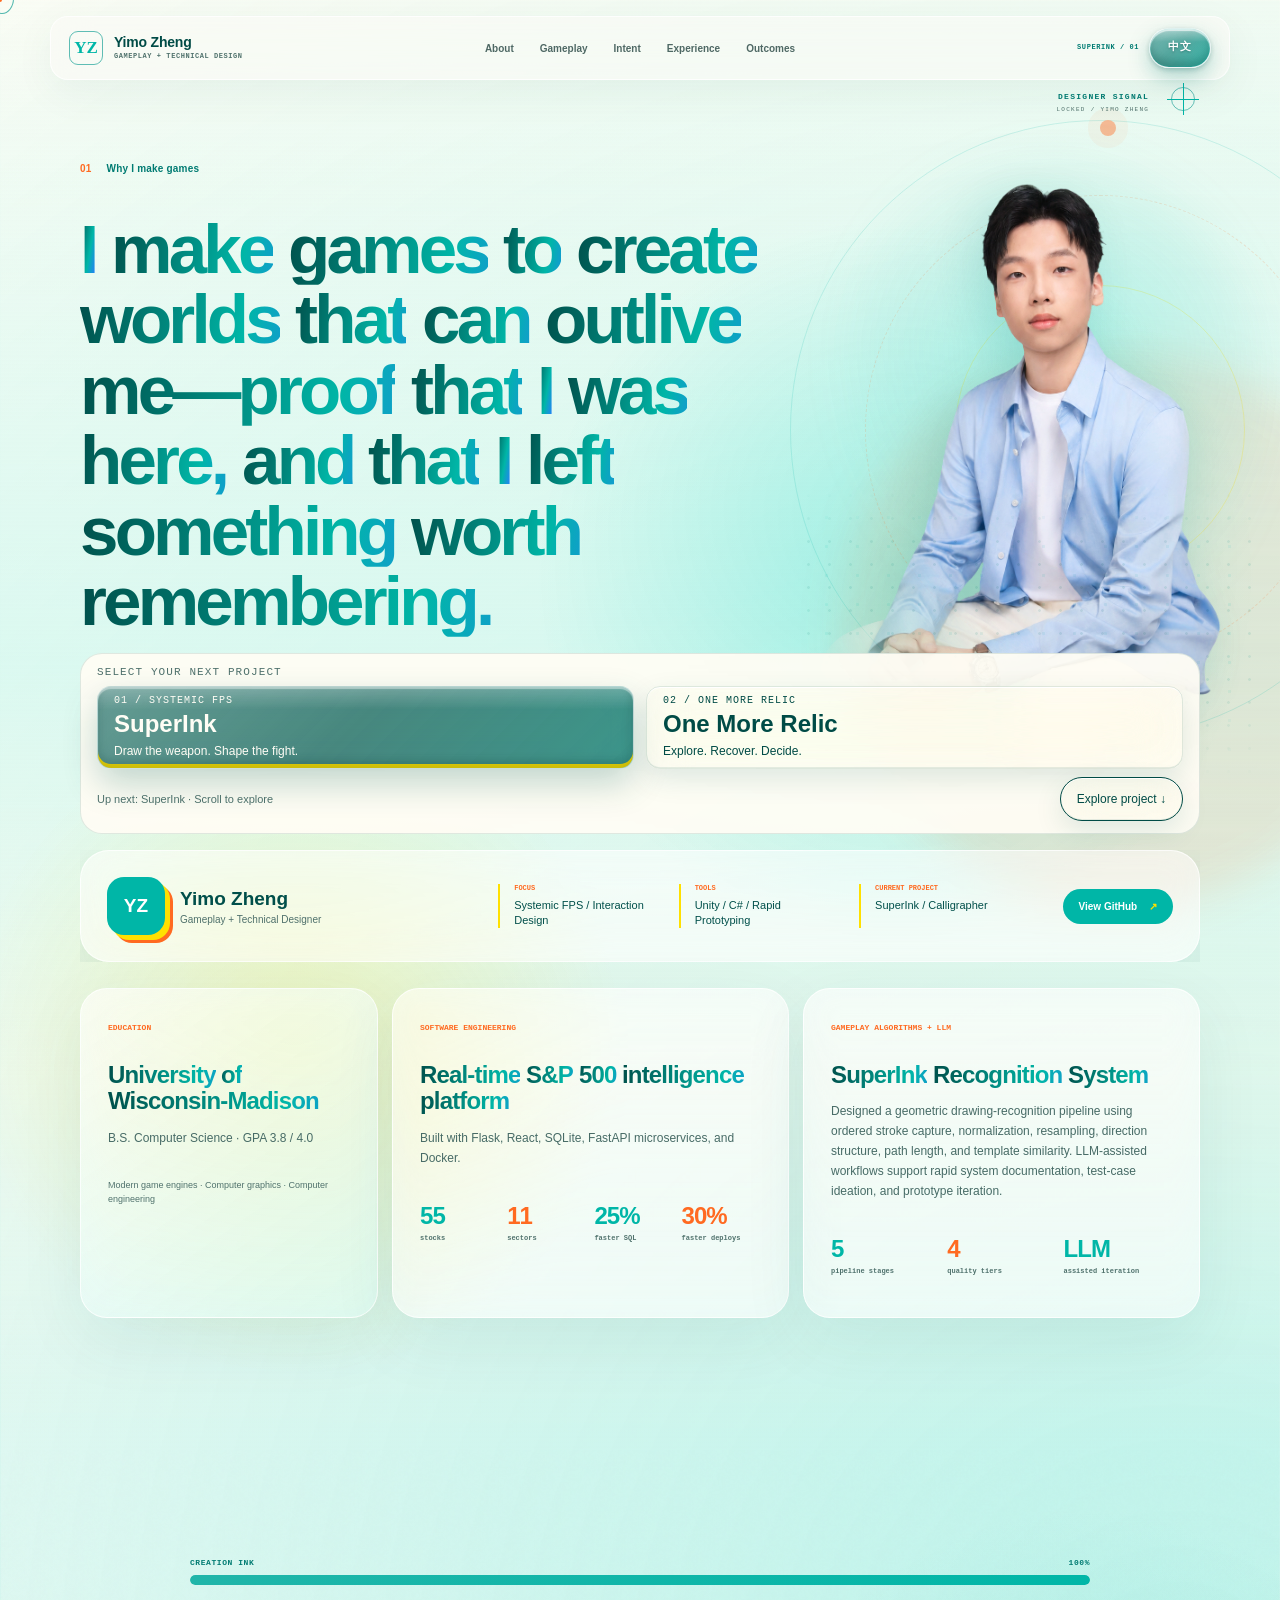
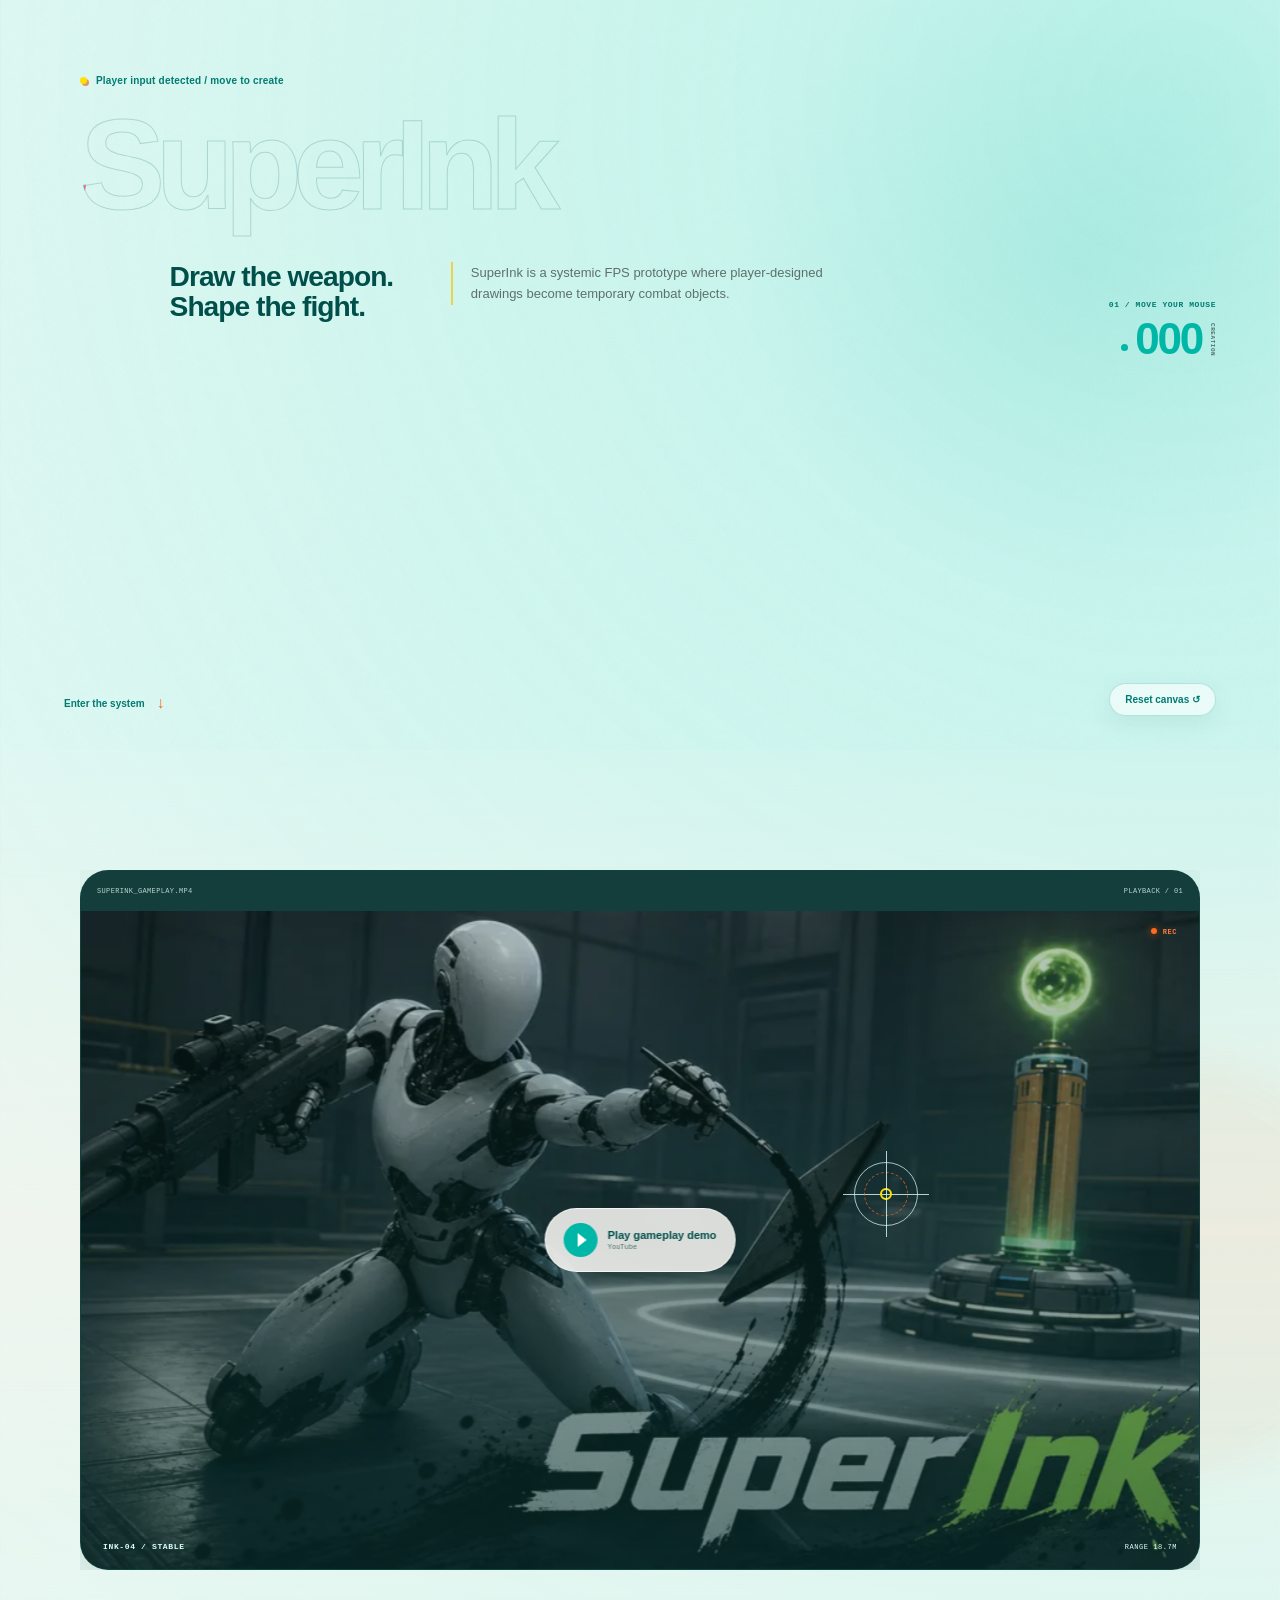
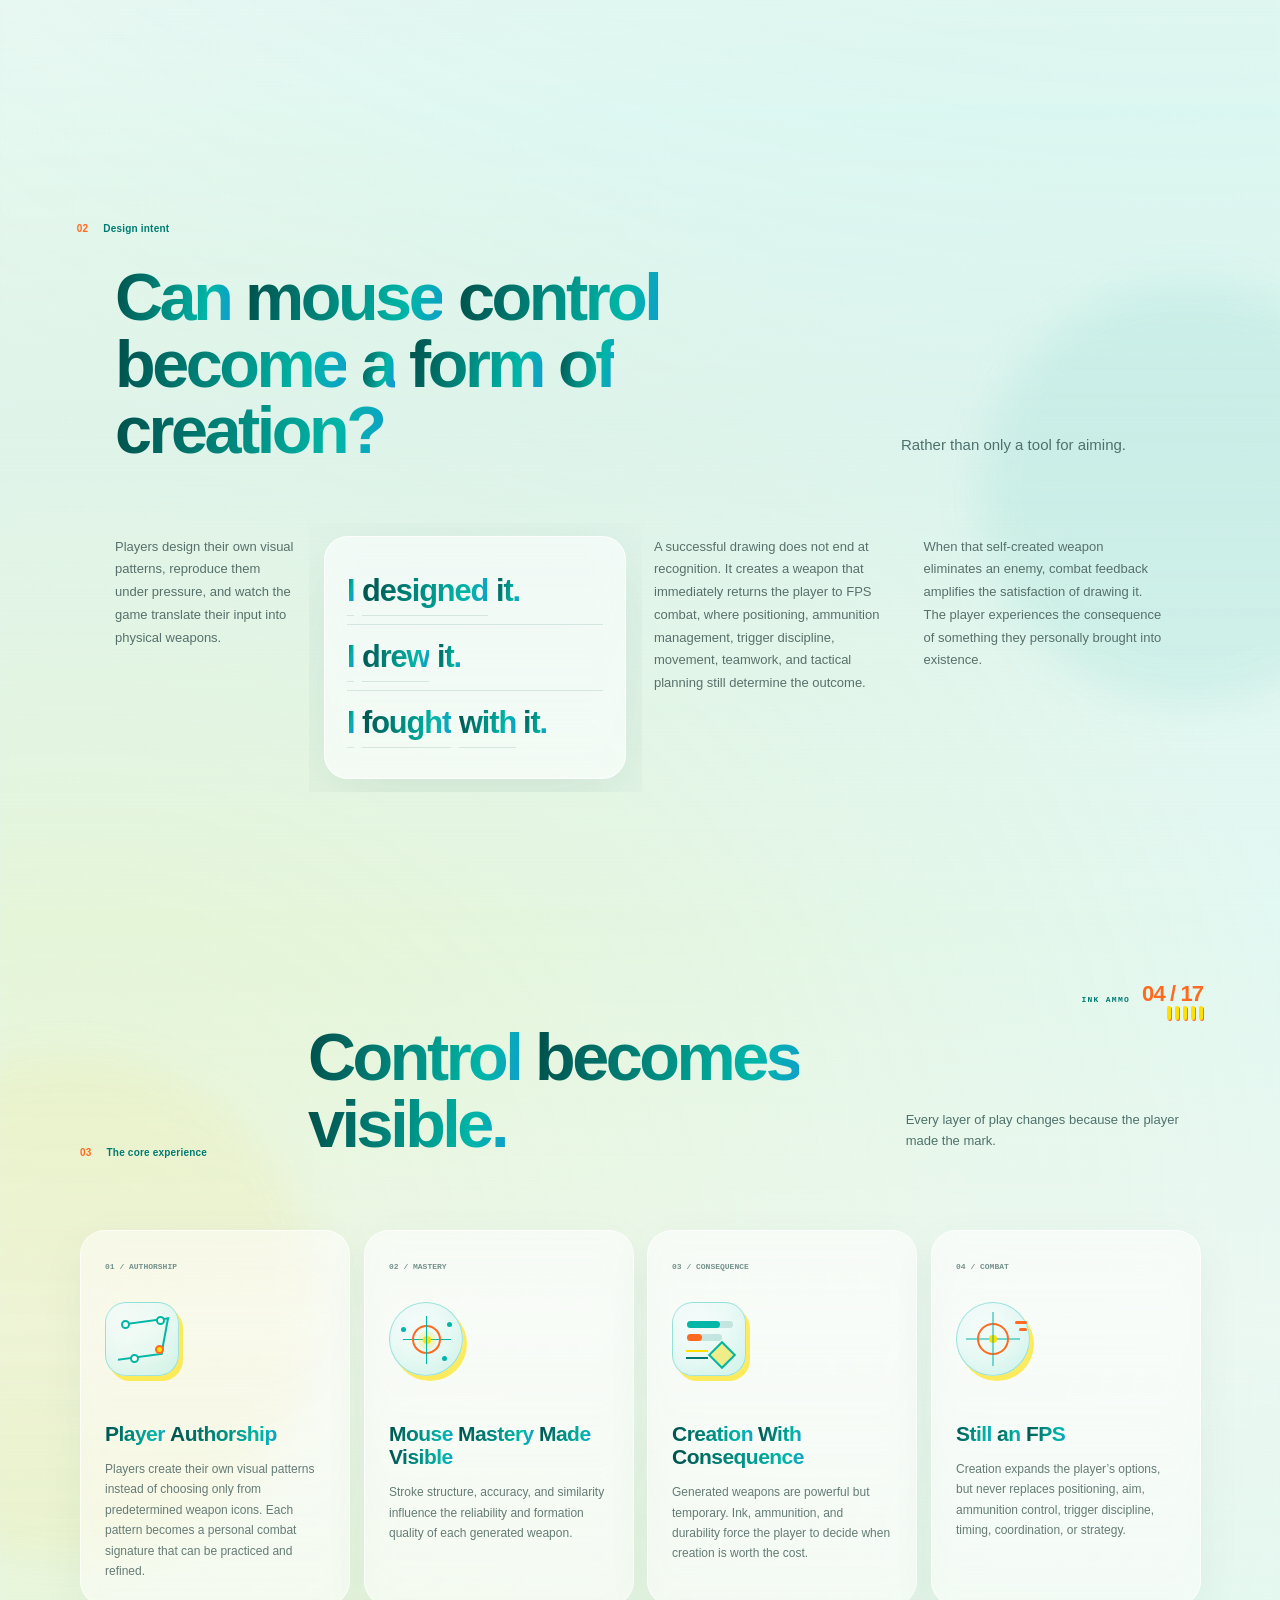
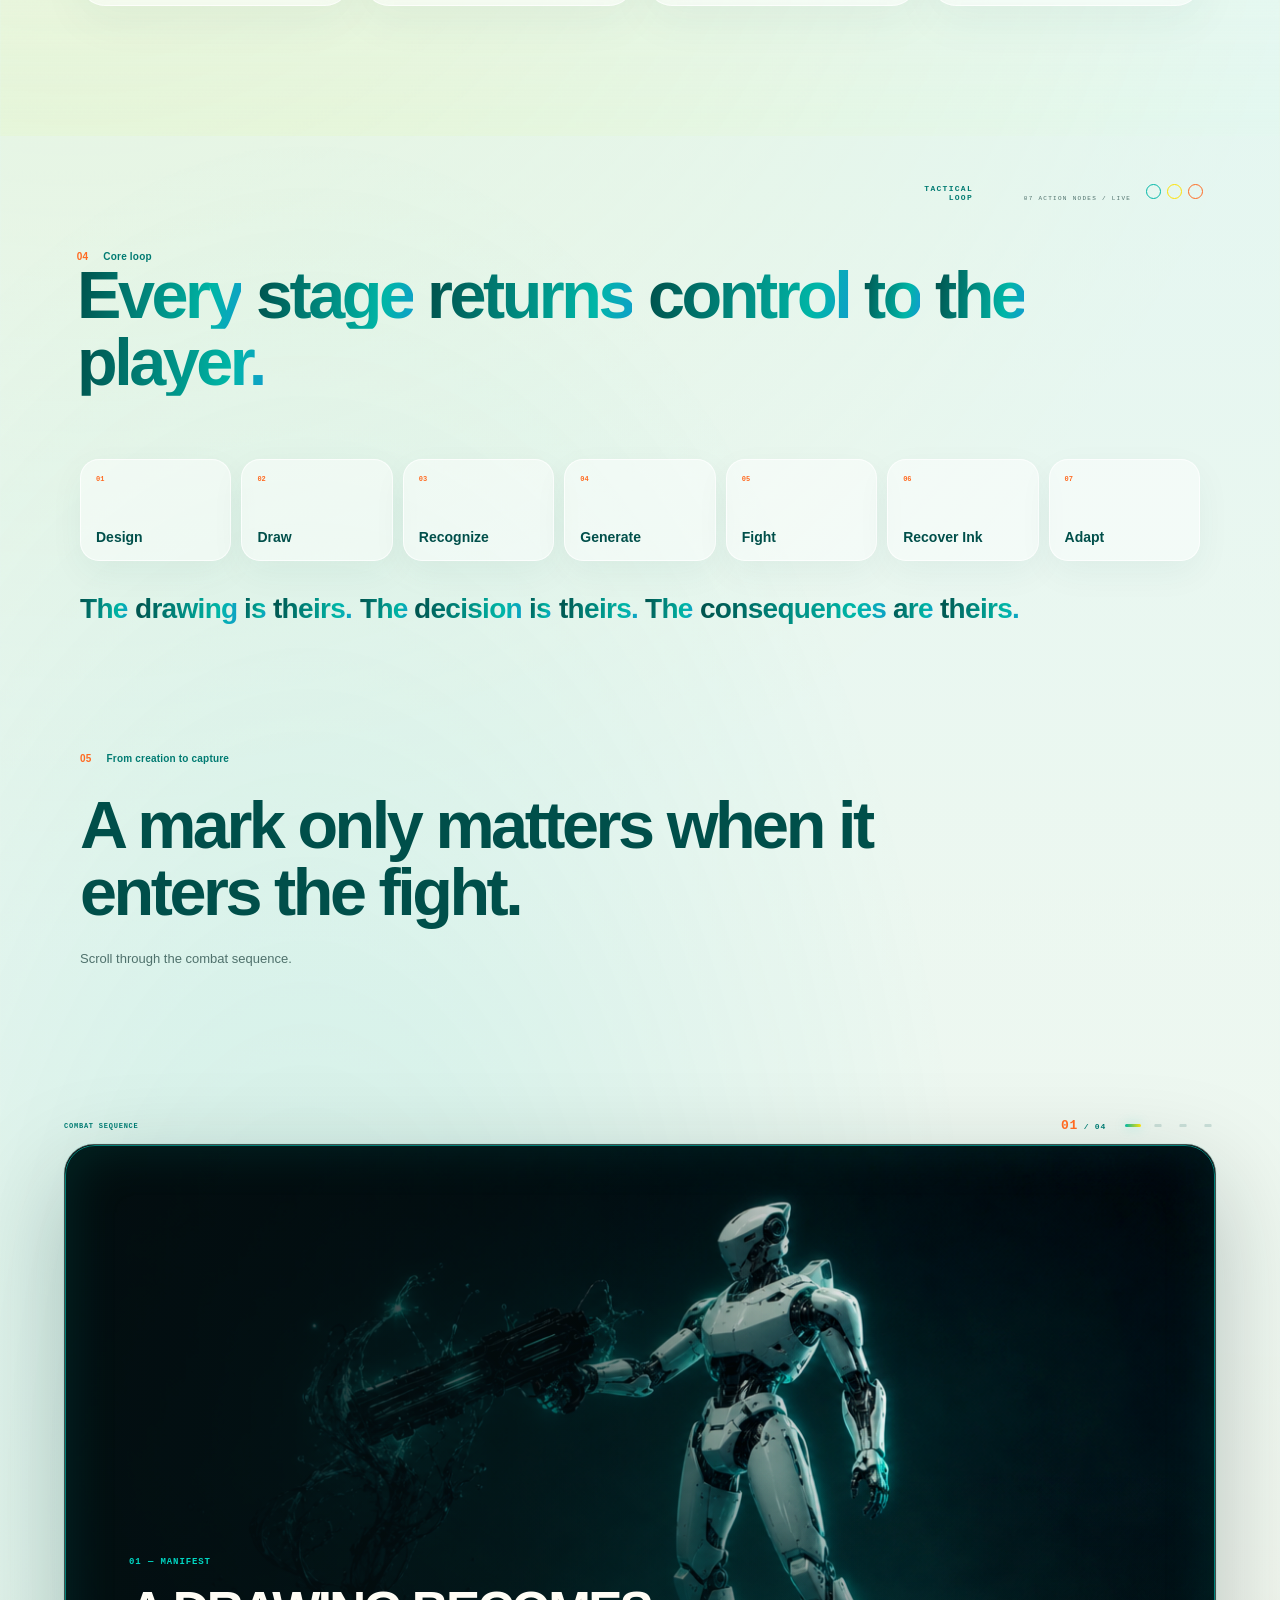
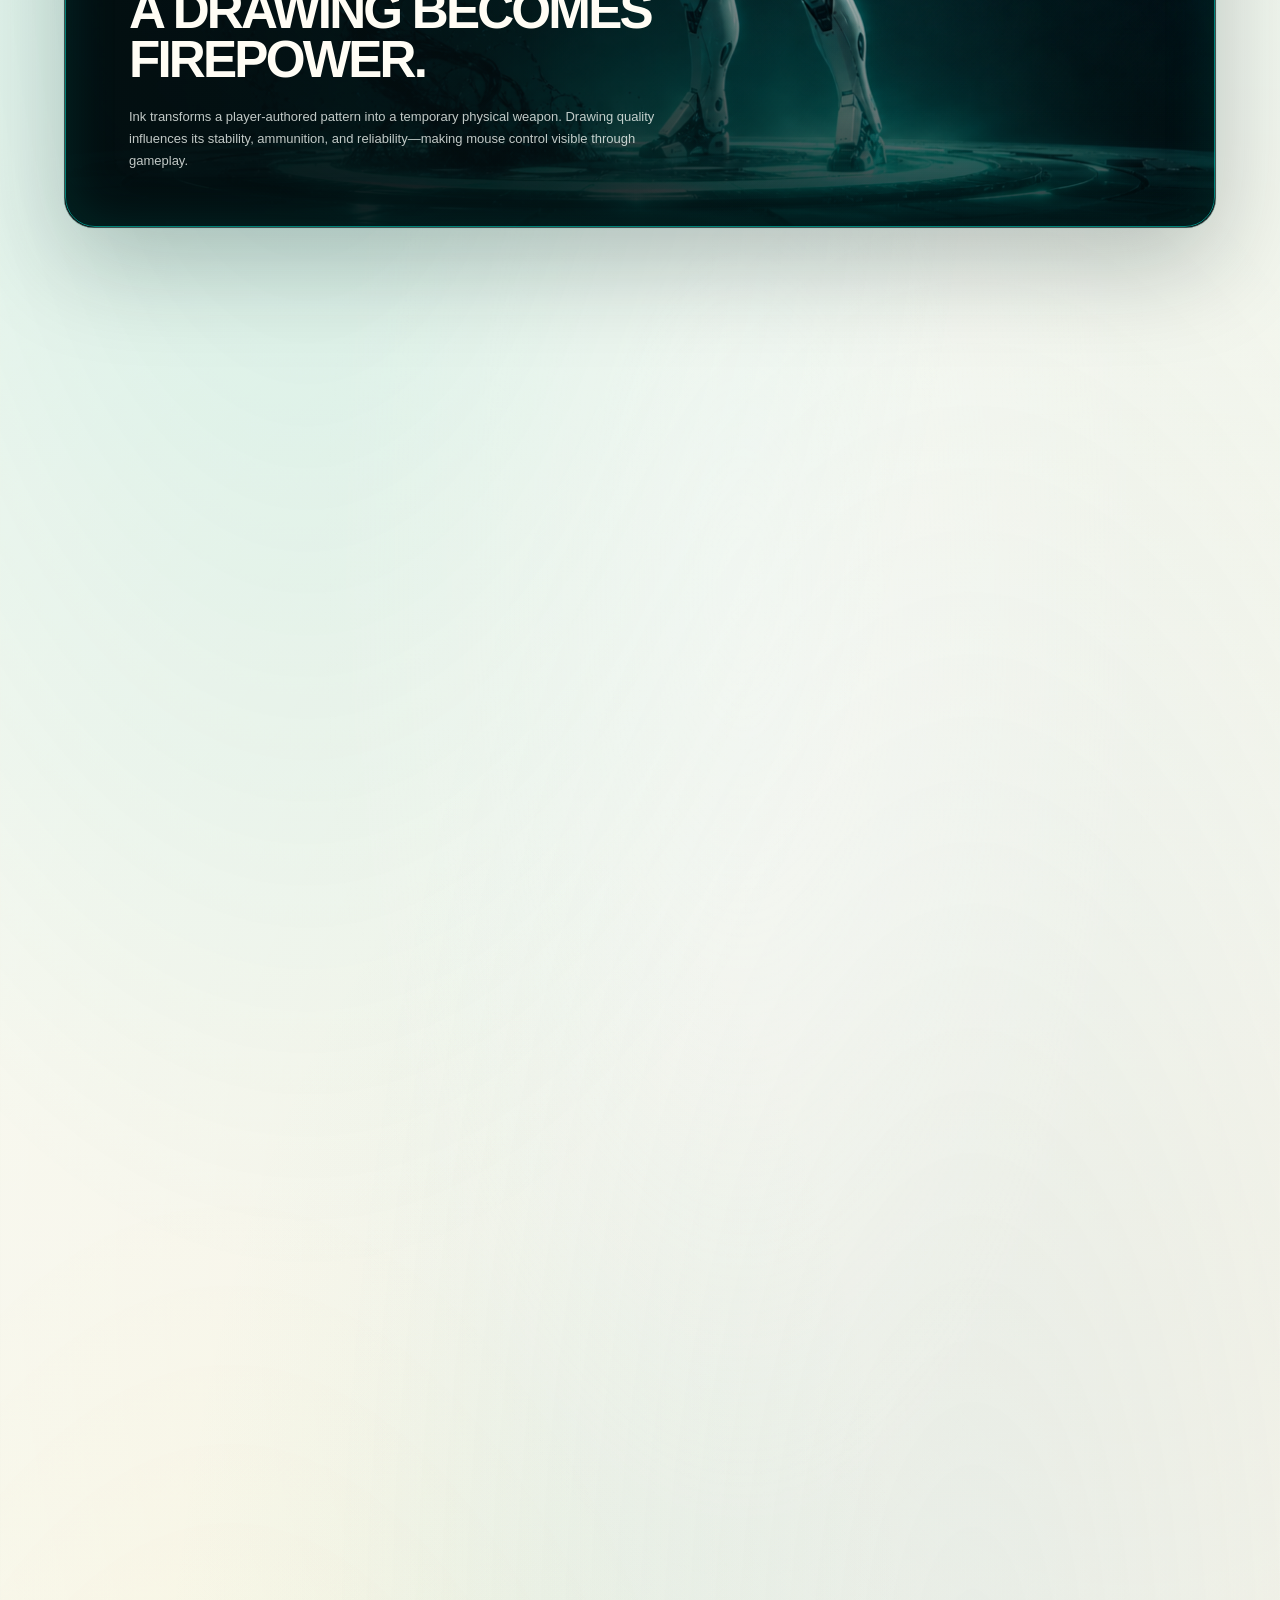
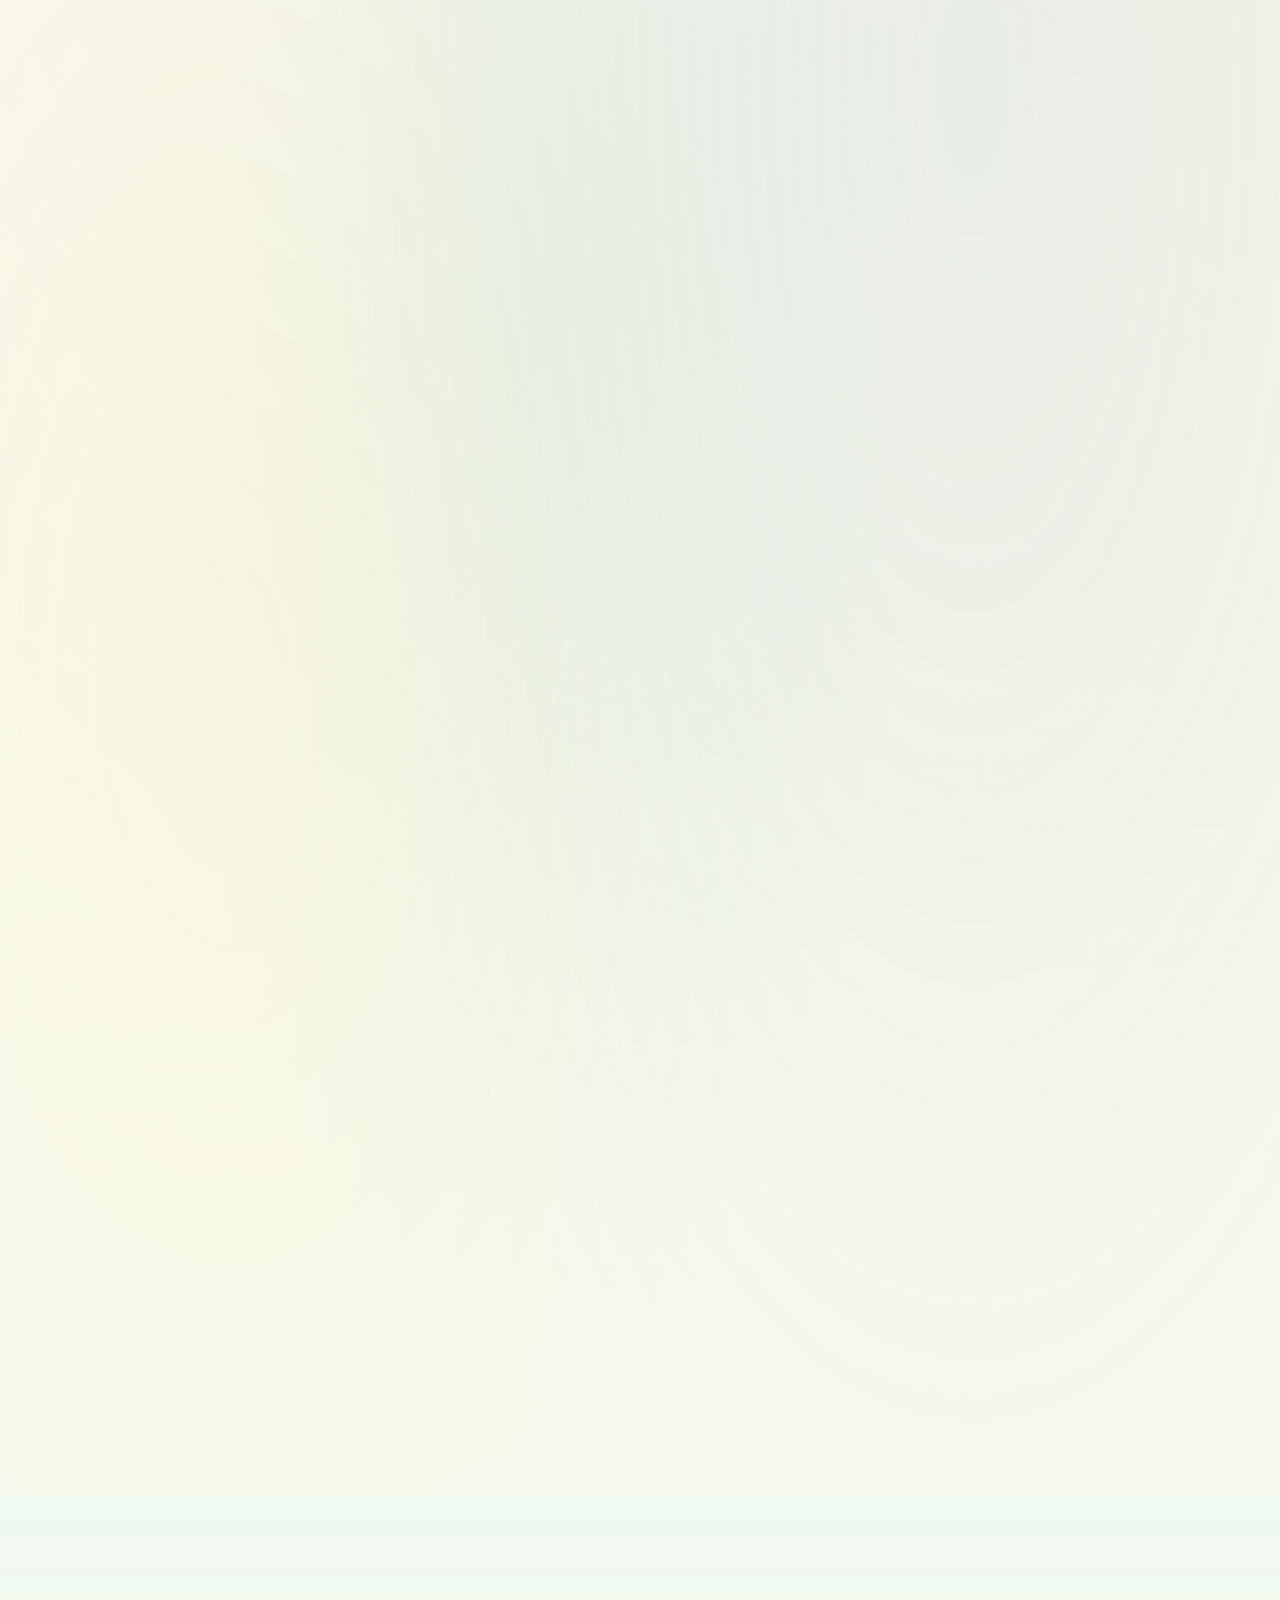
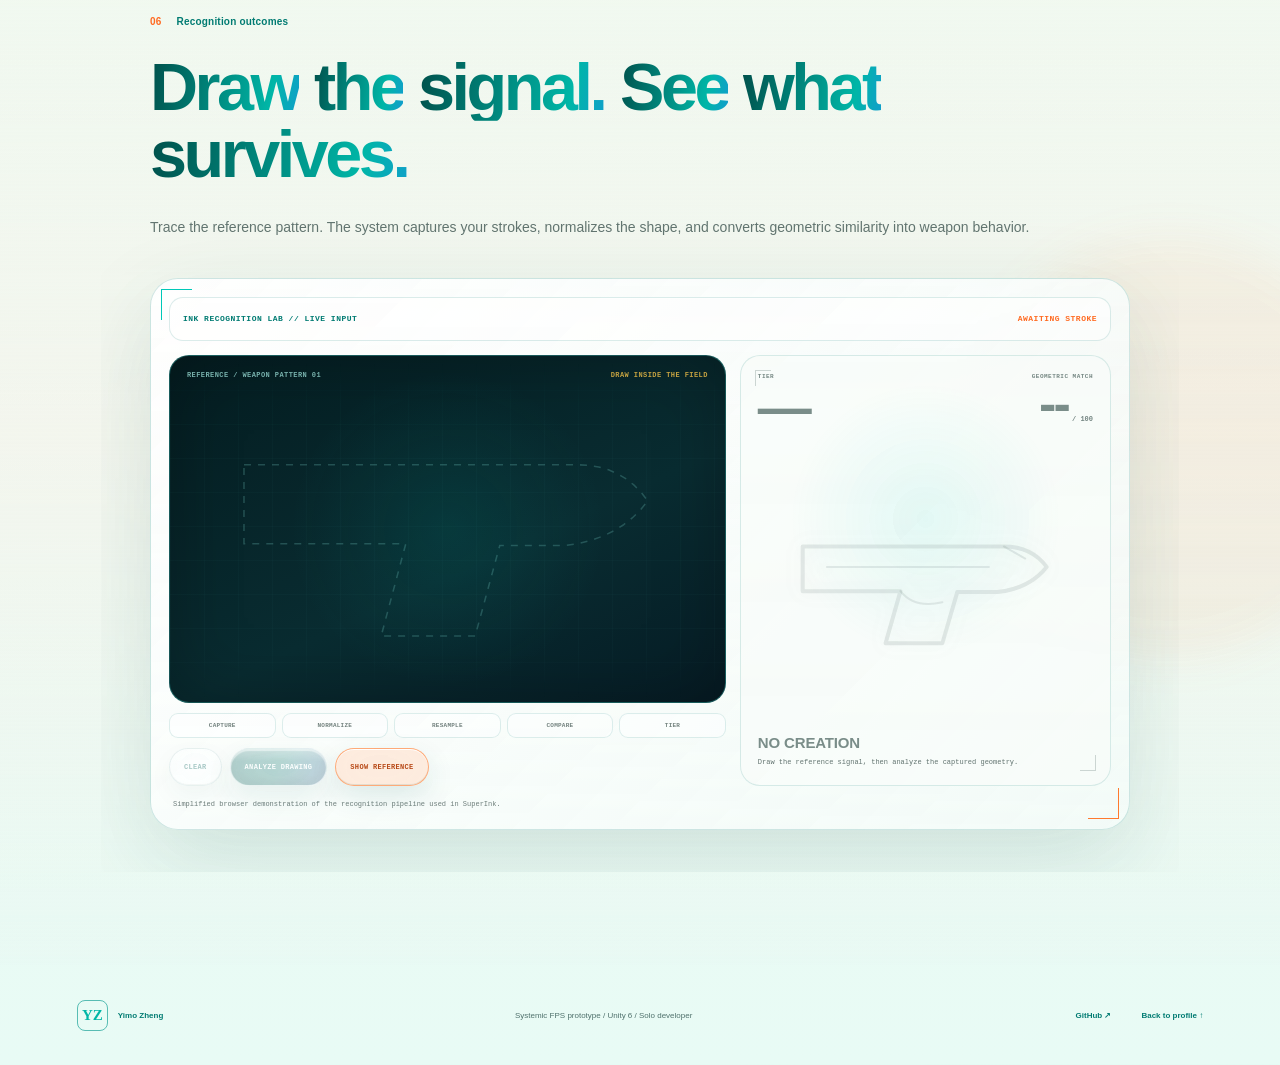
==== site/index.html @ 09a0b348 "Deepen turquoise glass controls" ====
<!doctype html>
<html lang="en">
  <head>
    <meta charset="utf-8">
    <meta name="viewport" content="width=device-width, initial-scale=1">
    <meta name="theme-color" content="#f8f4e9">
    <meta name="description" content="SuperInk — a systemic FPS prototype where player-designed drawings become temporary combat objects.">
    <title>SuperInk — Draw the weapon. Shape the fight.</title>
    <link rel="icon" href="data:image/svg+xml,%3Csvg xmlns='http://www.w3.org/2000/svg' viewBox='0 0 64 64'%3E%3Crect width='64' height='64' rx='16' fill='%23007b72'/%3E%3Cpath d='M16 22h32v8H35l-4 18H20l5-18h-9z' fill='%23ffe000'/%3E%3C/svg%3E">
    <link rel="stylesheet" href="./styles-superink-v11.css?v=bilingual-02">
    <link rel="stylesheet" href="./styles-concept-story.css?v=20260727-surface">
    <link rel="stylesheet" href="./styles-recognition-lab.css">
      <link rel="stylesheet" href="./styles-project-selector.css?v=20260908-compact">
  <link rel="stylesheet" href="./styles-relic-showcase.css?v=gallery-reading-18">
  <link rel="stylesheet" href="./styles-liquid-glass.css?v=glass-02">
  </head>
  <body>
    <div class="cursor" aria-hidden="true"><i></i></div>
    <div class="scroll-progress" aria-hidden="true"><span></span></div>

    <header class="site-header">
      <a class="identity" href="#about" aria-label="Yimo Zheng, home">
        <span class="seal" aria-hidden="true">YZ</span>
        <span><strong>Yimo Zheng</strong><small>Gameplay + Technical Design</small></span>
      </a>
      <nav aria-label="Primary navigation">
        <a href="#about">About</a>
        <a href="#proof">Gameplay</a>
        <a href="#intent">Intent</a>
        <a href="#experience">Experience</a>
        <a href="#recognition">Outcomes</a>
      </nav>
      <span class="project-code"><span data-project-code>SUPERINK / 01</span><button class="language-toggle" type="button" data-i18n-control aria-label="切换为中文">中文</button></span>
    </header>

    <main>
      <section class="hero" id="hero" aria-labelledby="hero-title">
        <canvas id="brush-canvas" aria-hidden="true"></canvas>
        <div class="paper-grain" aria-hidden="true"></div>

        <div class="ink-reserve" aria-live="polite">
          <div class="reserve-label">
            <span>Creation ink</span>
            <strong id="ink-percent">100%</strong>
          </div>
          <div class="reserve-track"><span id="reserve-fill"></span></div>
        </div>

        <div class="hero-title-wrap">
          <p class="hero-index"><i></i> Player input detected / move to create</p>
          <h1 id="hero-title" aria-label="SuperInk">
            <span class="title-ghost" aria-hidden="true">SuperInk</span>
            <span class="title-fill" id="title-fill">SuperInk</span>
            <span class="completion-fx" aria-hidden="true">
              <span class="completion-echo echo-a">SuperInk</span>
              <span class="completion-echo echo-b">SuperInk</span>
              <span class="completion-echo echo-c">SuperInk</span>
              <i class="completion-scan"></i>
              <span class="weapon-rig" aria-hidden="true">
                <svg class="fps-pistol" viewBox="0 0 90 50" role="presentation">
                  <path class="pistol-outline" d="M5 13H76V21H43L38 25H29L23 43H13L17 21H5Z"></path>
                  <path class="pistol-detail" d="M10 17H68M29 21c0 5 4 8 9 6"></path>
                </svg>
                <span class="muzzle-flash">
                  <i></i><i></i><i></i><b></b>
                  <em></em><em></em><em></em><em></em>
                </span>
              </span>
              <i class="completion-underline"></i>
              <i class="completion-reticle"></i>
            </span>
          </h1>
          <div class="hero-statement">
            <strong>Draw the weapon.<br>Shape the fight.</strong>
            <p>SuperInk is a systemic FPS prototype where player-designed drawings become temporary combat objects.</p>
          </div>
        </div>

        <div class="creation-status">
          <span id="creation-step">01 / MOVE YOUR MOUSE</span>
          <div class="creation-score"><i id="creation-dot"></i><strong id="creation-output">000</strong><small>CREATION</small></div>
        </div>

        <button class="reset-ink" id="reset-ink" type="button">Reset canvas ↺</button>
        <a class="enter-site" href="#intent"><span>Enter the system</span><i>↓</i></a>
      </section>

      <section class="intent-section" id="intent" aria-labelledby="intent-title">
        <div class="section-label"><span>02</span> Design intent</div>
        <div class="intent-heading">
          <h2 id="intent-title">Can mouse control become a form of <em>creation?</em></h2>
          <p>Rather than only a tool for aiming.</p>
        </div>
        <div class="intent-body">
          <p>Players design their own visual patterns, reproduce them under pressure, and watch the game translate their input into physical weapons.</p>
          <blockquote>
            <span>I designed it.</span>
            <span>I drew it.</span>
            <span>I fought with it.</span>
          </blockquote>
          <p>A successful drawing does not end at recognition. It creates a weapon that immediately returns the player to FPS combat, where positioning, ammunition management, trigger discipline, movement, teamwork, and tactical planning still determine the outcome.</p>
          <p>When that self-created weapon eliminates an enemy, combat feedback amplifies the satisfaction of drawing it. The player experiences the consequence of something they personally brought into existence.</p>
        </div>
      </section>

      <section class="experience-section" id="experience" aria-labelledby="experience-title">
        <div class="fps-section-hud ammo-hud" aria-hidden="true">
          <b>INK AMMO</b><strong>04 / 17</strong>
          <span><i></i><i></i><i></i><i></i><i></i></span>
        </div>
        <div class="experience-heading">
          <div class="section-label light"><span>03</span> The core experience</div>
          <h2 id="experience-title">Control becomes visible.</h2>
          <p>Every layer of play changes because the player made the mark.</p>
        </div>

        <div class="principle-grid">
          <article>
            <span>01 / AUTHORSHIP</span>
            <div class="ui-glyph glyph-authorship" aria-hidden="true">
              <i></i><i></i><i></i><i></i><b></b>
            </div>
            <h3>Player Authorship</h3>
            <p>Players create their own visual patterns instead of choosing only from predetermined weapon icons. Each pattern becomes a personal combat signature that can be practiced and refined.</p>
          </article>
          <article>
            <span>02 / MASTERY</span>
            <div class="ui-glyph glyph-mastery" aria-hidden="true">
              <i></i><i></i><i></i><b></b><em></em>
            </div>
            <h3>Mouse Mastery Made Visible</h3>
            <p>Stroke structure, accuracy, and similarity influence the reliability and formation quality of each generated weapon.</p>
          </article>
          <article>
            <span>03 / CONSEQUENCE</span>
            <div class="ui-glyph glyph-consequence" aria-hidden="true">
              <i></i><i></i><b></b><em></em>
            </div>
            <h3>Creation With Consequence</h3>
            <p>Generated weapons are powerful but temporary. Ink, ammunition, and durability force the player to decide when creation is worth the cost.</p>
          </article>
          <article>
            <span>04 / COMBAT</span>
            <div class="ui-glyph glyph-combat" aria-hidden="true">
              <i></i><i></i><b></b><em></em>
            </div>
            <h3>Still an FPS</h3>
            <p>Creation expands the player’s options, but never replaces positioning, aim, ammunition control, trigger discipline, timing, coordination, or strategy.</p>
          </article>
        </div>
      </section>

      <section class="proof-section video-proof" id="proof" aria-label="SuperInk gameplay demo">
        <div class="video-column">
          <div class="video-frame">
            <div class="video-top"><span>SUPERINK_GAMEPLAY.MP4</span><span>PLAYBACK / 01</span></div>
            <div class="video-player" id="video-player">
              <img
                src="[data-uri]"
                alt="SuperInk gameplay demo thumbnail"
                loading="lazy"
              >
              <button
                class="video-play"
                id="video-play"
                type="button"
                aria-label="Play SuperInk gameplay demo"
              >
                <i aria-hidden="true"></i>
                <span>Play gameplay demo</span>
                <small id="video-play-note">YouTube</small>
              </button>
              <div class="video-combat-hud" aria-hidden="true">
                <span class="video-reticle"><i></i><b></b></span>
                <strong>INK-04 / STABLE</strong>
                <small>RANGE 18.7M</small>
                <em>REC</em>
              </div>
            </div>
          </div>
        </div>

      </section>

      <section class="proof-section recognition-section" id="recognition" aria-labelledby="recognition-title">
        <div class="fps-section-hud range-hud" aria-hidden="true">
          <span class="hud-corners"></span>
          <b>TARGET / CREATION</b>
          <small>RANGE 12.4M · TRACKING</small>
          <i></i>
        </div>
        <div class="proof-copy">
          <div class="section-label"><span>06</span> Recognition outcomes</div>
          <h2 id="recognition-title">Draw the signal. See what survives.</h2>
          <p>Trace the reference pattern. The system captures your strokes, normalizes the shape, and converts geometric similarity into weapon behavior.</p>

          <div class="recognition-lab" id="ink-recognition-lab">
            <div class="lab-status-bar">
              <strong>INK RECOGNITION LAB // LIVE INPUT</strong>
              <span id="lab-status" aria-live="polite">AWAITING STROKE</span>
            </div>

            <div class="lab-layout">
              <div class="lab-input-column">
                <div class="lab-canvas-shell">
                  <div class="lab-field-labels" aria-hidden="true">
                    <span>REFERENCE / WEAPON PATTERN 01</span>
                    <small>DRAW INSIDE THE FIELD</small>
                  </div>
                  <canvas
                    id="recognition-canvas"
                    aria-label="Draw a pattern for geometric weapon recognition"
                  ></canvas>
                  <div class="lab-canvas-grid" aria-hidden="true"></div>
                </div>

                <ol class="lab-pipeline" aria-label="Recognition pipeline">
                  <li data-lab-stage="capture">CAPTURE</li>
                  <li data-lab-stage="normalize">NORMALIZE</li>
                  <li data-lab-stage="resample">RESAMPLE</li>
                  <li data-lab-stage="compare">COMPARE</li>
                  <li data-lab-stage="tier">TIER</li>
                </ol>

                <div class="lab-controls">
                  <button id="lab-clear" type="button" disabled>CLEAR</button>
                  <button id="lab-analyze" class="lab-primary-action" type="button" disabled>ANALYZE DRAWING</button>
                  <button id="lab-reference" type="button" aria-pressed="true">SHOW REFERENCE</button>
                </div>
              </div>

              <div class="lab-result" id="lab-result" data-tier="idle">
                <div class="lab-result-readout" aria-live="polite" aria-atomic="true">
                  <div class="lab-grade">
                    <span>TIER</span>
                    <strong id="lab-grade">—</strong>
                  </div>
                  <div class="lab-score">
                    <span>GEOMETRIC MATCH</span>
                    <strong id="lab-score">--</strong><small>/ 100</small>
                  </div>
                </div>

                <div class="lab-weapon-formation" aria-hidden="true">
                  <span class="lab-scan"></span>
                  <svg viewBox="0 0 360 210" role="presentation">
                    <path class="formation-path formation-main" pathLength="1" d="M48 66H264Q294 66 310 88Q292 111 257 115H214L198 170H137L153 114H48Z"></path>
                    <path class="formation-path formation-detail" pathLength="1" d="M74 88H248M153 114Q168 133 198 126M264 66L287 79"></path>
                    <path class="formation-crack" pathLength="1" d="M211 114L229 130L213 143L232 157"></path>
                  </svg>
                  <span class="lab-collapse-mark">INK COLLAPSE</span>
                  <span class="lab-jam-risk">JAM RISK</span>
                </div>

                <div class="lab-result-copy" aria-live="polite" aria-atomic="true">
                  <span id="lab-result-name">NO CREATION</span>
                  <p id="lab-result-description">Draw the reference signal, then analyze the captured geometry.</p>
                </div>
              </div>
            </div>

            <p class="lab-disclaimer">Simplified browser demonstration of the recognition pipeline used in SuperInk.</p>
          </div>
        </div>
      </section>

      <div class="continuous-project-surface">
      <section class="combat-story" id="combat-story" aria-labelledby="combat-story-title">
        <header class="story-intro">
          <div class="section-label light"><span>05</span> From creation to capture</div>
          <h2 id="combat-story-title">A mark only matters when it enters the fight.</h2>
          <p>Scroll through the combat sequence.</p>
        </header>

        <div class="story-stack">
          <div class="story-sticky">
            <div class="story-status" aria-hidden="true">
              <span>COMBAT SEQUENCE</span>
              <strong><b>01</b> / 04</strong>
              <i></i><i></i><i></i><i></i>
            </div>

            <article class="story-card" data-story-card>
              <img src="./assets/weapon-manifest.png" alt="Concept visualization of a weapon forming from liquid ink beside a futuristic character.">
              <div class="story-shade" aria-hidden="true"></div>
              <div class="story-copy">
                <span>01 — MANIFEST</span>
                <h3>A DRAWING BECOMES FIREPOWER.</h3>
                <p>Ink transforms a player-authored pattern into a temporary physical weapon. Drawing quality influences its stability, ammunition, and reliability—making mouse control visible through gameplay.</p>
              </div>
            </article>

            <article class="story-card" data-story-card>
              <img src="./assets/advance-to-objective.png" alt="Concept visualization of a futuristic character running toward an illuminated objective while carrying a calligraphy brush.">
              <div class="story-shade" aria-hidden="true"></div>
              <div class="story-copy">
                <span>02 — ADVANCE</span>
                <h3>CREATION ONLY MATTERS IF YOU CAN TAKE IT INTO THE FIGHT.</h3>
                <p>After generating a weapon, the player must read the battlefield, manage distance, and decide when to push toward the objective.</p>
              </div>
            </article>

            <article class="story-card" data-story-card>
              <img src="./assets/slide-engage.png" alt="Concept visualization of a futuristic character sliding through a combat space toward a generated weapon.">
              <div class="story-shade" aria-hidden="true"></div>
              <div class="story-copy">
                <span>03 — ENGAGE</span>
                <h3>EXPRESSION DOES NOT REPLACE FPS MASTERY.</h3>
                <p>Movement, aim, ammunition control, trigger discipline, and timing determine whether a self-created weapon can become a real combat advantage.</p>
              </div>
            </article>

            <article class="story-card" data-story-card>
              <img src="./assets/objective-inscribe.png" alt="Concept visualization of a futuristic calligrapher painting an illuminated objective structure.">
              <div class="story-shade" aria-hidden="true"></div>
              <div class="story-copy">
                <span>04 — INSCRIBE</span>
                <h3>OBJECTIVES ARE CAPTURED BY WRITING ON THEM.</h3>
                <p>Instead of passively standing inside a capture zone, players expose themselves to draw directly onto the objective—turning positioning, protection, and teamwork into visible territorial control.</p>
              </div>
            </article>
          </div>
        </div>
      </section>

      <section class="loop-section" id="loop" aria-labelledby="loop-title">
        <div class="fps-section-hud tactical-hud" aria-hidden="true">
          <b>TACTICAL LOOP</b>
          <small>07 ACTION NODES / LIVE</small>
          <span><i></i><i></i><i></i></span>
        </div>
        <div>
          <div class="section-label light"><span>04</span> Core loop</div>
          <h2 id="loop-title">Every stage returns control to the player.</h2>
        </div>
        <ol>
          <li><span>01</span>Design</li><li><span>02</span>Draw</li><li><span>03</span>Recognize</li>
          <li><span>04</span>Generate</li><li><span>05</span>Fight</li><li><span>06</span>Recover Ink</li>
          <li><span>07</span>Adapt</li>
        </ol>
        <p>The drawing is theirs. The decision is theirs. The consequences are theirs.</p>
      </section>
      </div>

      <section class="legacy-section" id="about" aria-labelledby="legacy-title">
        <div class="legacy-orbit" aria-hidden="true"><i></i><i></i><i></i><b></b></div>
        <div class="fps-section-hud radar-hud" aria-hidden="true">
          <b>DESIGNER SIGNAL</b>
          <small>LOCKED / YIMO ZHENG</small>
          <i></i>
        </div>
        <div class="legacy-content">
          <div class="section-label"><span>01</span> Why I make games</div>
          <h2 id="legacy-title">I make games to create worlds that can outlive me—proof that I was here, and that I left something worth remembering.</h2>
          <figure class="about-portrait">
            <img src="./assets/yimo-portrait-cutout.png" alt="Portrait of Yimo Zheng">
          </figure>
          <div class="legacy-meta">
            <div class="profile-card">
              <span class="profile-mark">YZ</span>
              <div><strong>Yimo Zheng</strong><small>Gameplay + Technical Designer</small></div>
            </div>
            <dl>
              <div><dt>Focus</dt><dd>Systemic FPS / Interaction Design</dd></div>
              <div><dt>Tools</dt><dd>Unity / C# / Rapid Prototyping</dd></div>
              <div><dt>Current Project</dt><dd>SuperInk / Calligrapher</dd></div>
            </dl>
            <a href="https://github.com/zhengyimo882-glitch" target="_blank" rel="noreferrer">View GitHub <span>↗</span></a>
          </div>
          <div class="resume-highlights" aria-label="Selected resume highlights">
            <article class="education-highlight">
              <span>Education</span>
              <h3>University of Wisconsin-Madison</h3>
              <p>B.S. Computer Science · GPA 3.8 / 4.0</p>
              <small>Modern game engines · Computer graphics · Computer engineering</small>
            </article>
            <article>
              <span>Software Engineering</span>
              <h3>Real-time S&amp;P 500 intelligence platform</h3>
              <p>Built with Flask, React, SQLite, FastAPI microservices, and Docker.</p>
              <div class="resume-stats">
                <strong>55<small>stocks</small></strong>
                <strong>11<small>sectors</small></strong>
                <strong>25%<small>faster SQL</small></strong>
                <strong>30%<small>faster deploys</small></strong>
              </div>
            </article>
            <article>
              <span>Gameplay Algorithms + LLM</span>
              <h3>SuperInk Recognition System</h3>
              <p>Designed a geometric drawing-recognition pipeline using ordered stroke capture, normalization, resampling, direction structure, path length, and template similarity. LLM-assisted workflows support rapid system documentation, test-case ideation, and prototype iteration.</p>
              <div class="resume-stats compact">
                <strong>5<small>pipeline stages</small></strong>
                <strong>4<small>quality tiers</small></strong>
                <strong>LLM<small>assisted iteration</small></strong>
              </div>
            </article>
          </div>
        </div>
      </section>
    </main>

    <footer>
      <div><span class="seal small" aria-hidden="true">YZ</span><strong>Yimo Zheng</strong></div>
      <p>Systemic FPS prototype / Unity 6 / Solo developer</p>
      <a href="https://github.com/zhengyimo882-glitch" target="_blank" rel="noreferrer">GitHub ↗</a>
      <a href="#about">Back to profile ↑</a>
    </footer>

    <script src="./script-i18n.js?v=bilingual-02" defer></script>
    <script src="./script-superink-v11.js" defer></script>
    <script src="./script-concept-story.js?v=20260728-order" defer></script>
    <script src="./script-recognition-lab.js" defer></script>
      <script src="./relic-config.js?v=shop-en-17" defer></script>
    <script src="./script-relic-gallery.js?v=bilingual-01" defer></script><script src="./script-relic.js?v=bilingual-01" defer></script>
    <script src="./script-project-selector.js?v=bilingual-01" defer></script>
    <script src="./script-relic-text.js?v=bilingual-01" defer></script>
  </body>
</html>
---- site/styles-superink-v11.css ----
:root {
  --cream: #fffdf5;
  --cream-warm: #f5f1e8;
  --mint: #ddf8f1;
  --mint-soft: #cef4ea;
  --turquoise: #00b6a7;
  --turquoise-dark: #007b72;
  --turquoise-deep: #004f4a;
  --yellow: #ffe000;
  --orange: #ff6a21;
  --ink: #004b46;
  --muted: #4f716c;
  --line: rgba(18, 91, 84, .13);
  --glass: rgba(255, 255, 255, .58);
  --display: -apple-system, BlinkMacSystemFont, "SF Pro Display", "Helvetica Neue", Arial, sans-serif;
  --text: -apple-system, BlinkMacSystemFont, "SF Pro Text", "Helvetica Neue", Arial, sans-serif;
  --mono: "SFMono-Regular", "SF Mono", Consolas, monospace;
  --shadow: 0 22px 70px rgba(24, 83, 76, .10);
}

* { box-sizing: border-box; }
html { overflow-x: clip; scroll-behavior: smooth; background: var(--cream); }
body {
  margin: 0;
  overflow-x: clip;
  color: var(--ink);
  font-family: var(--text);
  -webkit-font-smoothing: antialiased;
  text-rendering: optimizeLegibility;
  background:
    radial-gradient(circle at 92% 16%, rgba(0, 214, 195, .24), transparent 24%),
    radial-gradient(circle at 6% 42%, rgba(255, 224, 0, .16), transparent 20%),
    radial-gradient(circle at 88% 72%, rgba(255, 106, 33, .13), transparent 20%),
    linear-gradient(180deg, #fffdf5 0%, #f4fbf7 22%, #ddf8f1 43%, #fff8e9 70%, #e8fbf5 100%);
}
a { color: inherit; text-decoration: none; }
button, input { font: inherit; }
::selection { background: rgba(240, 207, 58, .85); color: var(--turquoise-deep); }

.cursor {
  width: 28px;
  height: 28px;
  position: fixed;
  left: 0;
  top: 0;
  z-index: 100;
  pointer-events: none;
  border: 1px solid rgba(11,155,145,.7);
  border-radius: 46% 54% 43% 57% / 52% 45% 55% 48%;
  transform: translate(-50%, -50%);
  transition: width .22s cubic-bezier(.2,.8,.2,1), height .22s cubic-bezier(.2,.8,.2,1), background .22s ease;
}
.cursor i { width: 4px; height: 4px; position: absolute; left: 50%; top: 50%; border-radius: 50%; background: var(--orange); transform: translate(-50%,-50%); }
.cursor.hover { width: 46px; height: 46px; background: rgba(240,207,58,.14); }
.scroll-progress { height: 2px; position: fixed; inset: 0 0 auto; z-index: 120; }
.scroll-progress span { width: 0; height: 100%; display: block; background: linear-gradient(90deg,var(--turquoise),var(--yellow),var(--orange)); }
.site-header {
  width: min(1180px, calc(100% - 40px));
  height: 64px;
  padding: 0 18px;
  position: absolute;
  top: 16px;
  left: 50%;
  z-index: 20;
  transform: translateX(-50%);
  display: grid;
  grid-template-columns: 1fr auto 1fr;
  align-items: center;
  border: 1px solid rgba(255,255,255,.68);
  border-radius: 18px;
  background: rgba(251,250,246,.58);
  box-shadow: 0 12px 40px rgba(25,81,75,.06);
  backdrop-filter: blur(18px) saturate(130%);
}
.identity { width: fit-content; display: flex; align-items: center; gap: 11px; }
.identity > span:last-child { display: grid; gap: 2px; }
.identity strong { font: 650 14px var(--display); letter-spacing: -.015em; }
.identity small, .project-code { color: var(--muted); font: 600 7px/1.3 var(--mono); letter-spacing: .08em; text-transform: uppercase; }
.seal { width: 34px; height: 34px; display: grid; place-items: center; border: 1px solid rgba(11,155,145,.65); border-radius: 9px; color: var(--turquoise); font: 600 17px serif; }
.site-header nav { display: flex; gap: 26px; font: 600 10px var(--text); }
.site-header nav a { position: relative; color: #4e6864; transition: color .2s ease; }
.site-header nav a::after { content: ""; position: absolute; left: 50%; bottom: -8px; width: 4px; height: 4px; border-radius: 50%; background: var(--turquoise); opacity: 0; transform: translate(-50%,4px); transition: .25s ease; }
.site-header nav a:hover { color: var(--turquoise-dark); }
.site-header nav a:hover::after { opacity: 1; transform: translate(-50%,0); }
.project-code { justify-self: end; color: var(--turquoise-dark); display:flex;align-items:center;gap:10px; }
.language-toggle{min-width:46px;min-height:30px;padding:7px 2px 7px 12px;border:0;border-left:1px solid rgba(11,155,145,.3);background:transparent;color:inherit;font:600 10px/1.2 var(--mono);letter-spacing:.04em;cursor:pointer}
.language-toggle:hover{color:var(--orange)}

.hero {
  height: 100svh;
  min-height: 680px;
  overflow: hidden;
  position: relative;
  background: transparent;
}
#brush-canvas { width: 100%; height: 100%; position: absolute; inset: 0; z-index: 2; pointer-events: none; opacity: .96; }
.paper-grain { position: absolute; inset: 0; z-index: 3; opacity: .11; pointer-events: none; background-image: url("data:image/svg+xml,%3Csvg viewBox='0 0 180 180' xmlns='http://www.w3.org/2000/svg'%3E%3Cfilter id='n'%3E%3CfeTurbulence type='fractalNoise' baseFrequency='.7' numOctaves='3' stitchTiles='stitch'/%3E%3C/filter%3E%3Crect width='100%25' height='100%25' filter='url(%23n)' opacity='.14'/%3E%3C/svg%3E"); }
.hero::before {
  content: "";
  width: min(720px,70vw);
  height: min(720px,70vw);
  position: absolute;
  right: -13%;
  top: 5%;
  border-radius: 50%;
  background: radial-gradient(circle, rgba(75,197,181,.18), rgba(75,197,181,0) 68%);
  animation: drift 10s ease-in-out infinite alternate;
}

.ink-reserve { width: min(900px, calc(100% - 64px)); position: absolute; top: 108px; left: 50%; z-index: 8; transform: translateX(-50%); }
.reserve-label { margin-bottom: 8px; display: flex; justify-content: space-between; color: var(--turquoise-dark); font: 600 8px var(--mono); letter-spacing: .07em; text-transform: uppercase; }
.reserve-track { height: 10px; overflow: hidden; border-radius: 999px; background: rgba(11,155,145,.10); box-shadow: inset 0 0 0 1px rgba(11,155,145,.08); }
.reserve-track span { width: 100%; height: 100%; display: block; border-radius: inherit; background: linear-gradient(90deg,#20b5a9,var(--turquoise)); transition: width .18s cubic-bezier(.2,.8,.2,1); }

.hero-title-wrap { width: min(1120px, calc(100% - 64px)); position: absolute; left: 50%; top: 25%; z-index: 5; transform: translateX(-50%); pointer-events: none; }
.hero-index, .section-label { margin: 0; font: 600 10px var(--text); letter-spacing: .02em; }
.hero-index { display: flex; gap: 9px; align-items: center; color: var(--turquoise-dark); }
.hero-index i { width: 7px; height: 7px; border-radius: 50%; background: var(--yellow); box-shadow: 2px 2px 0 rgba(232,122,66,.8); }
.hero h1 {
  margin: 20px 0 0;
  position: relative;
  font-family: var(--display);
  font-size: clamp(68px, 10vw, 132px);
  font-weight: 760;
  line-height: .92;
  letter-spacing: -.075em;
}
.hero h1 span { display: block; white-space: nowrap; }
.title-ghost { color: transparent; -webkit-text-stroke: 1px rgba(7,91,88,.20); }
.title-fill {
  --reveal: 0%;
  position: absolute;
  z-index: 2;
  inset: 0;
  width: max-content;
  color: transparent;
  background: linear-gradient(105deg, #e9c92e 0%, #f4d940 34%, #fff3a4 46%, #f4d940 57%, #e9c92e 100%);
  background-size: 230% 100%;
  background-position: 100% 50%;
  -webkit-background-clip: text;
  background-clip: text;
  -webkit-text-stroke: 0;
  text-shadow: none;
  filter: drop-shadow(3px 3px 0 rgba(232,122,66,.82));
  clip-path: polygon(0 0, var(--reveal) 0, calc(var(--reveal) + 2%) 48%, var(--reveal) 100%, 0 100%);
  transition: clip-path .16s cubic-bezier(.2,.8,.2,1);
}
.title-fill.forming { animation: title-flow 1.8s linear infinite; }
.title-fill.complete {
  clip-path: inset(-8% -3% -12% -3%);
  animation: title-complete 1.05s cubic-bezier(.16,.9,.22,1) both;
}
.completion-fx {
  width: 100%;
  height: 100%;
  position: absolute;
  z-index: 3;
  inset: 0;
  overflow: visible;
  pointer-events: none;
  opacity: 0;
}
.completion-echo {
  position: absolute;
  inset: 0;
  color: transparent;
  opacity: 0;
  -webkit-text-stroke: 1.5px var(--turquoise);
  filter: drop-shadow(0 0 7px rgba(0,182,167,.3));
}
.completion-echo.echo-b {
  -webkit-text-stroke-color: var(--orange);
  filter: none;
}
.completion-scan {
  width: 5px;
  height: 132%;
  position: absolute;
  left: -5%;
  top: -16%;
  border-radius: 999px;
  background: linear-gradient(180deg, transparent, #d7fff8 18%, #00e5d1 48%, #fff082 72%, transparent);
  box-shadow: 0 0 8px #65f9e9, 0 0 26px rgba(0,214,195,.82), 0 0 55px rgba(255,224,0,.38);
  opacity: 0;
  transform: skewX(-10deg) translateX(-70px);
}
.completion-underline {
  width: 100%;
  height: 4px;
  position: absolute;
  left: 0;
  bottom: -15px;
  border-radius: 999px;
  background: linear-gradient(90deg, var(--turquoise-deep), var(--turquoise) 50%, var(--yellow) 82%, var(--orange));
  box-shadow: 0 3px 0 rgba(255,106,33,.28), 0 0 16px rgba(0,182,167,.24);
  transform: scaleX(0);
  transform-origin: left center;
}
.completion-underline::after {
  content: "";
  width: 9px;
  height: 9px;
  position: absolute;
  right: -2px;
  top: 50%;
  border-radius: 50%;
  background: var(--yellow);
  box-shadow: 2px 2px 0 var(--orange), 0 0 12px rgba(255,224,0,.64);
  transform: translateY(-50%) scale(0);
}
.completion-reticle {
  width: 31px;
  height: 31px;
  position: absolute;
  right: -48px;
  top: 45%;
  border: 1px solid var(--turquoise);
  border-radius: 50%;
  opacity: 0;
  transform: translateY(-50%) scale(.25) rotate(-120deg);
}
.completion-reticle::before,
.completion-reticle::after {
  content: "";
  position: absolute;
  background: var(--turquoise-deep);
}
.completion-reticle::before { width: 43px; height: 1px; left: -7px; top: 14px; }
.completion-reticle::after { width: 1px; height: 43px; left: 14px; top: -7px; }
.weapon-rig {
  width: 120px;
  height: 70px;
  position: absolute;
  left: -120px;
  bottom: -48px;
  opacity: 0;
  transform: translate3d(-18px,5px,0) rotate(-5deg);
  transform-origin: 108px 29px;
}
.fps-pistol {
  width: 120px;
  height: 70px;
  display: block;
  overflow: visible;
  fill: none;
  stroke: var(--turquoise-deep);
  stroke-width: 2;
  stroke-linecap: round;
  stroke-linejoin: round;
  filter: drop-shadow(2px 2px 0 rgba(255,106,33,.42));
}
.fps-pistol .pistol-outline { stroke-dasharray: 310; stroke-dashoffset: 310; }
.fps-pistol .pistol-detail { stroke: var(--turquoise); stroke-dasharray: 145; stroke-dashoffset: 145; }
.fps-pistol circle { fill: var(--yellow); stroke: var(--orange); opacity: 0; }
.muzzle-flash {
  width: 38px;
  height: 30px;
  position: absolute;
  left: 106px;
  top: 14px;
  opacity: 0;
  transform: scale(.2);
  transform-origin: 2px 15px;
}
.muzzle-flash b {
  width: 25px;
  height: 22px;
  position: absolute;
  left: 0;
  top: 4px;
  background: linear-gradient(90deg,var(--orange),var(--yellow) 58%,#fff7b8);
  clip-path: polygon(0 35%,38% 30%,52% 0,67% 32%,100% 50%,67% 68%,52% 100%,38% 70%,0 65%);
  filter: drop-shadow(0 0 7px rgba(255,193,32,.78));
}
.muzzle-flash i {
  width: 32px;
  height: 1px;
  position: absolute;
  left: 1px;
  top: 14px;
  background: var(--orange);
  transform-origin: left center;
}
.muzzle-flash i:nth-child(1) { --ray-angle: -25deg; transform: rotate(var(--ray-angle)); }
.muzzle-flash i:nth-child(2) { --ray-angle: 0deg; transform: rotate(var(--ray-angle)); }
.muzzle-flash i:nth-child(3) { --ray-angle: 25deg; transform: rotate(var(--ray-angle)); }
.hero.weapon-locked .completion-fx { opacity: 1; }
.hero.weapon-locked .completion-echo.echo-a { animation: completion-echo-a .68s steps(2,end) both; }
.hero.weapon-locked .completion-echo.echo-b { animation: completion-echo-b .72s steps(2,end) both; }
.hero.weapon-locked .completion-scan { animation: completion-scan .92s cubic-bezier(.16,.76,.16,1) .08s both; }
.hero.weapon-locked .weapon-rig { animation: pistol-deploy .42s cubic-bezier(.16,.88,.18,1) .06s both; }
.hero.weapon-locked .fps-pistol { animation: pistol-recoil .28s cubic-bezier(.18,.82,.25,1) .31s both; }
.hero.weapon-locked .fps-pistol .pistol-outline { animation: pistol-draw .42s cubic-bezier(.2,.72,.18,1) .06s both; }
.hero.weapon-locked .fps-pistol .pistol-detail { animation: pistol-draw .34s cubic-bezier(.2,.72,.18,1) .17s both; }
.hero.weapon-locked .fps-pistol circle { animation: pistol-pin .18s ease .3s both; }
.hero.weapon-locked .muzzle-flash { animation: muzzle-fire .3s cubic-bezier(.12,.82,.18,1) .32s both; }
.hero.weapon-locked .muzzle-flash i { animation: muzzle-ray .3s ease-out .32s both; }
.hero.weapon-locked .completion-underline { animation: completion-line .72s cubic-bezier(.12,.82,.2,1) .39s both; }
.hero.weapon-locked .completion-underline::after { animation: completion-dot .36s cubic-bezier(.12,.82,.2,1) .84s both; }
.hero.weapon-locked .completion-reticle { animation: completion-reticle .78s cubic-bezier(.16,.9,.2,1) .42s both; }
.hero.weapon-locked .creation-score { animation: creation-lock .68s cubic-bezier(.18,.9,.2,1) .34s both; }
.hero-statement { max-width: 680px; margin: 38px 0 0 8%; display: grid; grid-template-columns: .75fr 1.25fr; gap: 42px; align-items: start; }
.hero-statement strong { color: var(--turquoise-deep); font: 650 clamp(22px,2.2vw,31px)/1.06 var(--display); letter-spacing: -.035em; }
.hero-statement p { margin: 0; padding-left: 18px; border-left: 2px solid rgba(240,207,58,.9); color: #5d706c; font-size: 13px; line-height: 1.65; }

.creation-status { position: absolute; right: max(5vw,48px); top: 50%; z-index: 8; display: grid; gap: 12px; text-align: right; color: var(--turquoise-dark); font: 600 8px var(--mono); letter-spacing: .07em; }
.creation-score { display: flex; justify-content: end; align-items: end; gap: 7px; }
.creation-score i { width: 7px; height: 7px; margin-bottom: 5px; border-radius: 50%; background: var(--orange); }
.creation-score strong { color: var(--turquoise); font: 700 44px/.8 var(--display); letter-spacing: -.05em; }
.creation-score small { color: var(--muted); font-size: 6px; writing-mode: vertical-rl; }
.reset-ink, .enter-site { font: 600 10px var(--text); }
.reset-ink { position: absolute; right: max(5vw,48px); bottom: 34px; z-index: 10; padding: 10px 15px; border: 1px solid rgba(11,155,145,.25); border-radius: 999px; background: rgba(255,255,255,.6); color: var(--turquoise-dark); cursor: pointer; box-shadow: 0 8px 24px rgba(11,91,84,.07); backdrop-filter: blur(10px); transition: transform .25s ease, background .25s ease; }
.reset-ink:hover { transform: translateY(-2px); background: white; }
.enter-site { position: absolute; left: max(5vw,48px); bottom: 38px; z-index: 9; display: flex; align-items: center; gap: 12px; color: var(--turquoise-dark); }
.enter-site i { color: var(--orange); font-size: 16px; animation: bob 1.6s ease-in-out infinite; }

main > section:not(.hero) { position: relative; overflow: hidden; isolation: isolate; }
main > section:not(.hero)::before {
  content: "";
  position: absolute;
  z-index: -1;
  pointer-events: none;
  border-radius: 50%;
  filter: blur(20px);
  animation: drift 12s ease-in-out infinite alternate;
}

.intent-section {
  padding: 118px max(6vw,70px) 130px;
  background: linear-gradient(180deg,rgba(232,245,241,0),rgba(217,240,234,.60) 38%,rgba(232,245,241,.15));
}
.intent-section::before { width: 420px; height: 420px; right: -120px; top: 22%; background: rgba(73,193,178,.12); }
.section-label { color: var(--turquoise-dark); }
.section-label span { margin-right: 12px; color: var(--orange); }
.section-label.light { color: var(--turquoise-dark); }.section-label.light span { color: var(--orange); }
.intent-heading { max-width: 1050px; margin: 30px auto 0; display: grid; grid-template-columns: 1.45fr .55fr; gap: 7vw; align-items: end; }
.intent-heading h2, .experience-heading h2, .proof-copy h2, .loop-section h2 {
  margin: 0;
  font: 680 clamp(42px,5.2vw,72px)/1 var(--display);
  letter-spacing: -.052em;
}
.intent-heading h2 em { color: var(--turquoise); font-style: normal; text-shadow: 2px 2px 0 rgba(240,207,58,.8); }
.intent-heading > p { margin: 0 0 7px; color: var(--muted); font-size: 15px; line-height: 1.5; }
.intent-body { max-width: 1050px; margin: 72px auto 0; display: grid; grid-template-columns: .75fr 1.25fr 1fr 1fr; gap: 28px; }
.intent-body > p { margin: 0; color: #58706b; font-size: 13px; line-height: 1.75; }
.intent-body blockquote { margin: 0; padding: 22px; display: grid; align-content: start; border: 1px solid rgba(255,255,255,.75); border-radius: 24px; background: var(--glass); box-shadow: var(--shadow); backdrop-filter: blur(16px); }
.intent-body blockquote span { padding: 8px 0; color: var(--turquoise-dark); font: 650 clamp(22px,2.4vw,33px)/1.05 var(--display); letter-spacing: -.035em; }
.intent-body blockquote span:not(:last-child) { border-bottom: 1px solid var(--line); }

.experience-section {
  padding: 115px max(6vw,70px) 130px;
  background: linear-gradient(180deg,rgba(232,245,241,.08),rgba(244,248,244,.62),rgba(248,246,239,.10));
}
.experience-section::before { width: 500px; height: 500px; left: -180px; top: 18%; background: rgba(240,207,58,.09); }
.experience-heading { max-width: 1120px; margin: auto; display: grid; grid-template-columns: .42fr 1.3fr .7fr; gap: 4vw; align-items: end; }
.experience-heading h2 { color: var(--turquoise-deep); }
.experience-heading > p { margin: 0 0 6px; color: var(--muted); font-size: 13px; line-height: 1.65; }
.principle-grid { max-width: 1120px; margin: 72px auto 0; display: grid; grid-template-columns: repeat(4,1fr); gap: 14px; }
.principle-grid article {
  min-height: 330px;
  padding: 24px;
  position: relative;
  overflow: hidden;
  border: 1px solid rgba(255,255,255,.72);
  border-radius: 25px;
  background: rgba(255,255,255,.46);
  box-shadow: 0 14px 45px rgba(31,91,84,.06);
  backdrop-filter: blur(14px);
  transition: transform .45s cubic-bezier(.2,.8,.2,1), box-shadow .45s ease, background .45s ease;
}
.principle-grid article:hover { transform: translateY(-10px) scale(1.01); background: rgba(255,255,255,.76); box-shadow: 0 28px 70px rgba(31,91,84,.13); }
.principle-grid article > span { color: #74918c; font: 600 8px var(--mono); }
.ui-glyph {
  width: 74px;
  height: 74px;
  margin-top: 29px;
  position: relative;
  border: 1px solid rgba(0,182,167,.35);
  border-radius: 21px;
  background: linear-gradient(145deg,rgba(255,255,255,.82),rgba(206,244,234,.72));
  box-shadow: inset 0 0 24px rgba(0,182,167,.08), 4px 5px 0 rgba(255,224,0,.62);
  transition: transform .45s cubic-bezier(.2,.8,.2,1), box-shadow .45s ease;
}
.principle-grid article:hover .ui-glyph { transform: rotate(-4deg) scale(1.07); box-shadow: inset 0 0 28px rgba(0,182,167,.15), 7px 8px 0 rgba(255,106,33,.58); }
.ui-glyph i, .ui-glyph b, .ui-glyph em { position: absolute; display: block; }
.glyph-authorship i { width: 9px; height: 9px; z-index: 2; border: 2px solid var(--turquoise); border-radius: 50%; background: var(--cream); }
.glyph-authorship i:nth-child(1) { left: 15px; top: 17px; }
.glyph-authorship i:nth-child(2) { right: 13px; top: 13px; }
.glyph-authorship i:nth-child(3) { left: 24px; bottom: 12px; }
.glyph-authorship i:nth-child(4) { right: 14px; bottom: 21px; background: var(--yellow); border-color: var(--orange); }
.glyph-authorship b { width: 43px; height: 38px; left: 16px; top: 17px; border-top: 2px solid var(--turquoise); border-right: 2px solid var(--turquoise); border-bottom: 2px solid var(--turquoise); transform: skew(-18deg) rotate(-8deg); }
.glyph-mastery { border-radius: 50%; }
.glyph-mastery::before, .glyph-mastery::after { content: ""; position: absolute; background: var(--turquoise); }
.glyph-mastery::before { width: 48px; height: 1px; left: 13px; top: 36px; }
.glyph-mastery::after { width: 1px; height: 48px; left: 36px; top: 13px; }
.glyph-mastery b { width: 29px; height: 29px; left: 22px; top: 22px; border: 2px solid var(--orange); border-radius: 50%; }
.glyph-mastery em { width: 8px; height: 8px; left: 33px; top: 33px; border-radius: 50%; background: var(--yellow); box-shadow: 0 0 0 5px rgba(255,224,0,.20); }
.glyph-mastery i { width: 5px; height: 5px; border-radius: 50%; background: var(--turquoise); animation: ui-pulse 1.8s ease-in-out infinite; }
.glyph-mastery i:nth-child(1) { left: 11px; top: 24px; }.glyph-mastery i:nth-child(2) { right: 10px; top: 19px; animation-delay: .3s; }.glyph-mastery i:nth-child(3) { right: 15px; bottom: 14px; animation-delay: .6s; }
.glyph-consequence i { left: 14px; height: 7px; border-radius: 999px; background: rgba(0,123,114,.17); }
.glyph-consequence i:nth-child(1) { width: 46px; top: 18px; }
.glyph-consequence i:nth-child(2) { width: 35px; top: 31px; }
.glyph-consequence i::after { content: ""; display: block; height: 100%; border-radius: inherit; background: var(--turquoise); }
.glyph-consequence i:nth-child(1)::after { width: 72%; }.glyph-consequence i:nth-child(2)::after { width: 44%; background: var(--orange); }
.glyph-consequence b { width: 20px; height: 20px; right: 13px; bottom: 10px; border: 2px solid var(--turquoise); transform: rotate(45deg); background: rgba(255,224,0,.44); }
.glyph-consequence em { width: 22px; height: 2px; left: 13px; bottom: 16px; background: var(--turquoise-dark); box-shadow: 0 -7px 0 var(--yellow); }
.glyph-combat { border-radius: 50%; }
.glyph-combat::before, .glyph-combat::after { content: ""; position: absolute; left: 50%; top: 50%; background: var(--turquoise); transform: translate(-50%,-50%); }
.glyph-combat::before { width: 54px; height: 1px; }.glyph-combat::after { width: 1px; height: 54px; }
.glyph-combat b { width: 32px; height: 32px; left: 20px; top: 20px; border: 2px solid var(--orange); border-radius: 50%; }
.glyph-combat em { width: 8px; height: 8px; left: 32px; top: 32px; border-radius: 50%; background: var(--yellow); animation: target-lock 1.7s ease-in-out infinite; }
.glyph-combat i { width: 12px; height: 3px; right: 2px; border-radius: 4px; background: var(--orange); }
.glyph-combat i:nth-child(1) { top: 18px; }.glyph-combat i:nth-child(2) { top: 25px; width: 8px; }
.principle-grid h3 { margin: 46px 0 14px; color: var(--turquoise-deep); font: 650 21px/1.1 var(--display); letter-spacing: -.025em; }
.principle-grid p { margin: 0; color: #657b76; font-size: 12px; line-height: 1.7; }

.proof-section {
  padding: 120px max(6vw,70px) 135px;
  background: linear-gradient(180deg,rgba(248,246,239,.08),rgba(246,243,235,.68),rgba(232,245,241,.12));
  display: grid;
  grid-template-columns: 1.12fr .88fr;
  gap: 7vw;
  align-items: center;
}
.proof-section::before { width: 420px; height: 420px; right: -100px; top: 32%; background: rgba(232,122,66,.07); }
.video-frame { aspect-ratio: 16/10; position: relative; overflow: hidden; border: 1px solid rgba(11,91,84,.16); border-radius: 28px; background: #143e3b; box-shadow: 0 30px 90px rgba(22,75,71,.18); transition: transform .55s cubic-bezier(.2,.8,.2,1), box-shadow .55s ease; }
.video-frame:hover { transform: translateY(-7px); box-shadow: 0 40px 100px rgba(22,75,71,.24); }
.video-player { position: absolute; inset: 40px 0 0; overflow: hidden; background: #143e3b; }
.video-player > img { width: 100%; height: 100%; display: block; object-fit: cover; opacity: .78; transform: scale(1.015); transition: transform .7s cubic-bezier(.2,.8,.2,1), opacity .4s ease; }
.video-player::after { content: ""; position: absolute; inset: 0; pointer-events: none; background: linear-gradient(180deg,rgba(10,53,50,.05),rgba(10,53,50,.52)); }
.video-player:hover > img { opacity: .92; transform: scale(1.045); }
.video-player iframe { width: 100%; height: 100%; position: absolute; inset: 0; z-index: 4; border: 0; }
.video-play {
  min-width: 190px;
  padding: 14px 18px;
  position: absolute;
  left: 50%;
  top: 50%;
  z-index: 3;
  transform: translate(-50%,-50%);
  border: 1px solid rgba(255,255,255,.7);
  border-radius: 999px;
  background: rgba(251,250,246,.86);
  color: var(--turquoise-deep);
  display: grid;
  grid-template-columns: 34px 1fr;
  gap: 2px 10px;
  align-items: center;
  cursor: pointer;
  box-shadow: 0 16px 45px rgba(4,38,35,.25);
  backdrop-filter: blur(14px);
  transition: transform .25s cubic-bezier(.2,.8,.2,1), background .25s ease;
}
.video-play:hover { transform: translate(-50%,-50%) scale(1.04); background: white; }
.video-play i { width: 34px; height: 34px; grid-row: 1 / 3; border-radius: 50%; background: var(--turquoise); position: relative; }
.video-play i::after { content: ""; position: absolute; left: 14px; top: 10px; border-left: 9px solid white; border-top: 7px solid transparent; border-bottom: 7px solid transparent; }
.video-play span { align-self: end; text-align: left; font: 620 11px var(--display); }
.video-play small { align-self: start; color: var(--muted); text-align: left; font: 7px var(--mono); }
.video-top { height: 40px; padding: 0 16px; display: flex; justify-content: space-between; align-items: center; color: #bad5d0; font: 500 7px var(--mono); letter-spacing: .05em; }
.proof-copy h2 { margin-top: 27px; color: var(--turquoise-deep); }
.proof-copy > p { margin: 28px 0 38px; color: #627570; font-size: 14px; line-height: 1.75; }

.loop-section {
  padding: 115px max(6vw,70px) 125px;
  background: linear-gradient(180deg,rgba(232,245,241,.10),rgba(224,242,237,.62),rgba(251,250,246,.18));
}
.loop-section::before { width: 500px; height: 500px; left: 15%; bottom: -230px; background: rgba(64,188,173,.11); }
.loop-section > div:first-child { max-width: 1120px; margin: auto; display: grid; grid-template-columns: .4fr 1.6fr; gap: 4vw; align-items: end; }
.loop-section h2 { color: var(--turquoise-deep); }
.loop-section ol { max-width: 1120px; margin: 64px auto 0; padding: 0; display: grid; grid-template-columns: repeat(7,1fr); gap: 10px; list-style: none; }
.loop-section li {
  min-height: 102px;
  padding: 15px;
  display: grid;
  align-content: space-between;
  border: 1px solid rgba(255,255,255,.75);
  border-radius: 19px;
  background: rgba(255,255,255,.48);
  color: var(--turquoise-deep);
  box-shadow: 0 12px 35px rgba(24,83,76,.05);
  font: 620 14px var(--display);
  transition: transform .35s cubic-bezier(.2,.8,.2,1), background .35s ease;
}
.loop-section li:hover { transform: translateY(-7px); background: rgba(240,207,58,.38); }
.loop-section li span { color: var(--orange); font: 600 7px var(--mono); }
.loop-section > p { max-width: 1120px; margin: 32px auto 0; color: var(--turquoise-dark); font: 620 clamp(19px,2.2vw,28px) var(--display); letter-spacing: -.025em; }

.legacy-section {
  --portrait-width: clamp(400px,36vw,600px);
  --portrait-right: -40px;
  --portrait-top: -190px;
  --portrait-opacity: .96;
  --portrait-fade-start: 64%;
  min-height: 1450px;
  padding: 160px max(6vw,70px) 130px;
  display: grid;
  place-items: center;
  background:
    radial-gradient(circle at 70% 40%,rgba(0,214,195,.28),transparent 29%),
    radial-gradient(circle at 23% 72%,rgba(255,224,0,.20),transparent 23%),
    linear-gradient(
      180deg,
      rgba(232,251,245,.12) 0%,
      rgba(213,248,239,.72) 46%,
      rgba(255,249,232,.30) 74%,
      transparent 100%
    );
}
.legacy-section::before { width: 560px; height: 560px; right: -120px; top: 24%; background: rgba(255,106,33,.12); }
.legacy-content { width: min(1120px,100%); position: relative; z-index: 2; }
.legacy-content > .section-label,
.legacy-content > h2,
.legacy-content > .legacy-meta,
.legacy-content > .resume-highlights {
  position: relative;
  z-index: 2;
}
.legacy-content h2 {
  max-width: 68%;
  margin: 40px 0 0;
  color: var(--turquoise-deep);
  font: 680 clamp(42px,5.4vw,74px)/1.02 var(--display);
  letter-spacing: -.055em;
}
.legacy-content h2::first-letter { color: var(--orange); }
.about-portrait {
  width: var(--portrait-width);
  aspect-ratio: 1023 / 1537;
  margin: 0;
  position: absolute;
  z-index: 1;
  top: var(--portrait-top);
  right: var(--portrait-right);
  pointer-events: none;
  opacity: 0;
  transform: translate3d(28px,0,0);
  isolation: isolate;
}
.about-portrait::before {
  content: "";
  position: absolute;
  z-index: -1;
  inset: 11% -5% 17% 14%;
  border-radius: 48% 52% 42% 58% / 38% 44% 56% 62%;
  background: radial-gradient(circle at 55% 38%,rgba(0,214,195,.22),rgba(0,182,167,.08) 42%,transparent 72%);
  filter: blur(24px);
}
.about-portrait::after {
  content: "";
  position: absolute;
  z-index: 2;
  inset: 58% -4% -1% 4%;
  opacity: .18;
  background-image:
    radial-gradient(circle,rgba(0,123,114,.55) 0 1px,transparent 1.7px),
    radial-gradient(circle,rgba(0,182,167,.42) 0 1.4px,transparent 2px);
  background-position: 0 0, 13px 19px;
  background-size: 21px 23px, 31px 29px;
  -webkit-mask-image: linear-gradient(to bottom,transparent 0,#000 20%,#000 68%,transparent 100%);
  mask-image: linear-gradient(to bottom,transparent 0,#000 20%,#000 68%,transparent 100%);
  mix-blend-mode: multiply;
}
.about-portrait img {
  width: 100%;
  height: 100%;
  display: block;
  object-fit: contain;
  object-position: 50% 0;
  opacity: var(--portrait-opacity);
  filter: saturate(1.16) contrast(1.015) brightness(1.01) drop-shadow(-10px 14px 24px rgba(0,123,114,.18));
  -webkit-mask-image: radial-gradient(
    ellipse 94% 96% at 76% 24%,
    #000 0,
    #000 var(--portrait-fade-start),
    rgba(0,0,0,.62) 76%,
    transparent 96%
  );
  mask-image: radial-gradient(
    ellipse 94% 96% at 76% 24%,
    #000 0,
    #000 var(--portrait-fade-start),
    rgba(0,0,0,.62) 76%,
    transparent 96%
  );
}
.legacy-section.section-live .about-portrait {
  animation: portrait-ink-arrival 1s cubic-bezier(.16,.78,.18,1) .12s both;
}
.legacy-meta { margin-top: 100px; padding: 26px; display: grid; grid-template-columns: .8fr 1.2fr auto; gap: 45px; align-items: center; border: 1px solid rgba(255,255,255,.76); border-radius: 29px; background: rgba(255,255,255,.56); box-shadow: 0 30px 90px rgba(0,79,74,.12); backdrop-filter: blur(18px); }
.profile-card { display: flex; gap: 15px; align-items: center; }
.profile-mark { width: 58px; height: 58px; display: grid; place-items: center; border-radius: 17px; background: var(--turquoise); color: white; font: 700 19px var(--display); box-shadow: 5px 5px 0 var(--yellow), 8px 8px 0 var(--orange); }
.profile-card > div { display: grid; gap: 4px; }
.profile-card strong { color: var(--turquoise-deep); font: 650 19px var(--display); }
.profile-card small { color: var(--muted); font-size: 10px; }
.legacy-meta dl { margin: 0; display: grid; grid-template-columns: repeat(3,1fr); gap: 22px; }
.legacy-meta dl div { padding-left: 14px; border-left: 2px solid var(--yellow); }
.legacy-meta dt { color: var(--orange); font: 600 7px var(--mono); text-transform: uppercase; }
.legacy-meta dd { margin: 6px 0 0; color: var(--turquoise-deep); font-size: 11px; line-height: 1.4; }
.legacy-meta > a { padding: 12px 16px; border-radius: 999px; background: var(--turquoise); color: white; white-space: nowrap; font-size: 10px; font-weight: 650; transition: transform .25s ease, box-shadow .25s ease; }
.legacy-meta > a:hover { transform: translateY(-3px); box-shadow: 0 9px 24px rgba(0,123,114,.25); }
.legacy-meta > a span { margin-left: 9px; color: var(--yellow); }
.legacy-orbit { width: 620px; height: 620px; position: absolute; right: -130px; top: 120px; opacity: .45; pointer-events: none; }
.legacy-orbit i { position: absolute; inset: 0; border: 1px solid rgba(0,182,167,.35); border-radius: 50%; animation: orbit-spin 18s linear infinite; }
.legacy-orbit i:nth-child(2) { inset: 75px; border-style: dashed; border-color: rgba(255,106,33,.34); animation-direction: reverse; }
.legacy-orbit i:nth-child(3) { inset: 165px; border-color: rgba(255,224,0,.52); animation-duration: 11s; }
.legacy-orbit b { width: 16px; height: 16px; position: absolute; left: 50%; top: 0; border-radius: 50%; background: var(--orange); box-shadow: 0 0 0 12px rgba(255,106,33,.11); animation: orbit-spin 8s linear infinite; transform-origin: 0 310px; }
.resume-highlights { margin-top: 26px; display: grid; grid-template-columns: .82fr 1.09fr 1.09fr; gap: 14px; }
.resume-highlights article { min-height: 330px; padding: 27px; position: relative; overflow: hidden; border: 1px solid rgba(255,255,255,.78); border-radius: 27px; background: rgba(255,255,255,.56); box-shadow: 0 22px 65px rgba(0,79,74,.08); backdrop-filter: blur(17px); transition: transform .4s cubic-bezier(.2,.8,.2,1), box-shadow .4s ease; }
.resume-highlights article:hover { transform: translateY(-8px); box-shadow: 0 32px 78px rgba(0,79,74,.15); }
.resume-highlights article::after { content: ""; width: 120px; height: 120px; position: absolute; right: -55px; bottom: -55px; border-radius: 50%; background: rgba(0,182,167,.13); }
.resume-highlights article:nth-child(2)::after { background: rgba(255,224,0,.24); }
.resume-highlights article:nth-child(3)::after { background: rgba(255,106,33,.17); }
.resume-highlights article > span { color: var(--orange); font: 650 8px var(--mono); text-transform: uppercase; }
.resume-highlights h3 { margin: 28px 0 14px; color: var(--turquoise-deep); font: 650 24px/1.1 var(--display); letter-spacing: -.035em; }
.resume-highlights p { margin: 0; color: #476b66; font-size: 12px; line-height: 1.65; }
.resume-highlights article > small { display: block; margin-top: 30px; color: var(--muted); font-size: 9px; line-height: 1.55; }
.education-highlight { background: linear-gradient(145deg,rgba(255,255,255,.64),rgba(220,250,242,.72)) !important; }
.resume-stats { margin-top: 34px; display: grid; grid-template-columns: repeat(4,1fr); gap: 8px; }
.resume-stats.compact { grid-template-columns: repeat(3,1fr); }
.resume-stats strong { color: var(--turquoise); font: 680 24px var(--display); letter-spacing: -.04em; }
.resume-stats strong:nth-child(even) { color: var(--orange); }
.resume-stats small { display: block; margin-top: 4px; color: var(--muted); font: 600 7px var(--mono); letter-spacing: 0; }

footer { min-height: 100px; padding: 0 max(6vw,70px); display: grid; grid-template-columns: 1fr 1.3fr auto auto; gap: 30px; align-items: center; color: var(--muted); font: 8px var(--text); }
footer > div { display: flex; align-items: center; gap: 10px; color: var(--turquoise-dark); }
.seal.small { width: 31px; height: 31px; border-radius: 8px; font-size: 15px; }
footer a { color: var(--turquoise-dark); font-weight: 600; }

/* Restrained FPS HUD language across the case study. */
.fps-section-hud {
  position: absolute;
  z-index: 3;
  color: var(--turquoise-dark);
  font-family: var(--mono);
  letter-spacing: .08em;
  text-transform: uppercase;
  pointer-events: none;
}
.fps-section-hud b,
.fps-section-hud strong,
.fps-section-hud small { display: block; }
.fps-section-hud b { font-size: 8px; }
.fps-section-hud small { margin-top: 5px; color: var(--muted); font-size: 6px; }
.range-hud {
  width: 184px;
  height: 68px;
  right: max(6vw,70px);
  top: 70px;
  padding: 17px 18px;
}
.hud-corners {
  position: absolute;
  inset: 0;
  background:
    linear-gradient(var(--turquoise),var(--turquoise)) left top/24px 1px no-repeat,
    linear-gradient(var(--turquoise),var(--turquoise)) left top/1px 18px no-repeat,
    linear-gradient(var(--turquoise),var(--turquoise)) right top/24px 1px no-repeat,
    linear-gradient(var(--turquoise),var(--turquoise)) right top/1px 18px no-repeat,
    linear-gradient(var(--orange),var(--orange)) left bottom/24px 1px no-repeat,
    linear-gradient(var(--orange),var(--orange)) left bottom/1px 18px no-repeat,
    linear-gradient(var(--orange),var(--orange)) right bottom/24px 1px no-repeat,
    linear-gradient(var(--orange),var(--orange)) right bottom/1px 18px no-repeat;
}
.range-hud > i,
.radar-hud > i {
  width: 24px;
  height: 24px;
  position: absolute;
  right: 17px;
  top: 20px;
  border: 1px solid rgba(0,151,141,.58);
  border-radius: 50%;
}
.range-hud > i::before,
.range-hud > i::after,
.radar-hud > i::before,
.radar-hud > i::after {
  content: "";
  position: absolute;
  background: var(--turquoise);
}
.range-hud > i::before,
.radar-hud > i::before { width: 32px; height: 1px; left: -5px; top: 11px; }
.range-hud > i::after,
.radar-hud > i::after { width: 1px; height: 32px; left: 11px; top: -5px; }
.ammo-hud {
  right: max(6vw,70px);
  top: 75px;
  display: grid;
  grid-template-columns: auto auto;
  gap: 2px 12px;
  align-items: end;
}
.ammo-hud strong { color: var(--orange); font: 680 22px/.9 var(--display); letter-spacing: -.04em; }
.ammo-hud > span { grid-column: 1 / -1; display: flex; justify-content: flex-end; gap: 4px; }
.ammo-hud > span i { width: 4px; height: 14px; border-radius: 999px; background: var(--yellow); box-shadow: 1px 1px 0 var(--orange); }
.ammo-hud > span i:nth-child(5) { opacity: .2; }
.tactical-hud {
  right: max(6vw,70px);
  top: 48px;
  padding-right: 72px;
  text-align: right;
}
.tactical-hud > span { position: absolute; right: 0; top: 0; display: flex; gap: 6px; }
.tactical-hud > span i { width: 15px; height: 15px; border: 1px solid var(--turquoise); border-radius: 50%; }
.tactical-hud > span i:nth-child(2) { border-color: var(--yellow); }
.tactical-hud > span i:nth-child(3) { border-color: var(--orange); }
.radar-hud {
  right: max(6vw,70px);
  top: 80px;
  min-width: 205px;
  padding: 12px 54px 12px 0;
  text-align: right;
}
.radar-hud > i { right: 8px; top: 7px; }

.video-combat-hud {
  position: absolute;
  z-index: 3;
  inset: 0;
  color: #d9fff8;
  font-family: var(--mono);
  pointer-events: none;
  opacity: 0;
}
.video-combat-hud > strong,
.video-combat-hud > small,
.video-combat-hud > em {
  position: absolute;
  font-style: normal;
  letter-spacing: .08em;
}
.video-combat-hud > strong { left: 22px; bottom: 18px; font-size: 8px; }
.video-combat-hud > small { right: 22px; bottom: 18px; font-size: 7px; }
.video-combat-hud > em { right: 22px; top: 17px; color: #ff7a3d; font: 700 7px var(--mono); }
.video-combat-hud > em::before {
  content: "";
  width: 6px;
  height: 6px;
  margin-right: 6px;
  display: inline-block;
  border-radius: 50%;
  background: #ff6a21;
  box-shadow: 0 0 8px rgba(255,106,33,.8);
}
.video-reticle {
  width: 64px;
  height: 64px;
  position: absolute;
  left: 72%;
  top: 43%;
  border: 1px solid rgba(217,255,248,.72);
  border-radius: 50%;
  transform: translate(-50%,-50%) scale(.55) rotate(-80deg);
}
.video-reticle::before,
.video-reticle::after {
  content: "";
  position: absolute;
  background: rgba(217,255,248,.8);
}
.video-reticle::before { width: 86px; height: 1px; left: -12px; top: 31px; }
.video-reticle::after { width: 1px; height: 86px; left: 31px; top: -12px; }
.video-reticle i {
  width: 12px;
  height: 12px;
  position: absolute;
  left: 25px;
  top: 25px;
  border: 2px solid var(--yellow);
  border-radius: 50%;
}
.video-reticle b { position: absolute; inset: 9px; border: 1px dashed rgba(255,106,33,.7); border-radius: 50%; }
.video-column.in-view .video-combat-hud { animation: combat-hud-lock .62s cubic-bezier(.12,.82,.18,1) .34s both; }
.video-player:hover .video-reticle { animation: reticle-focus .42s cubic-bezier(.16,.86,.2,1) both; }

.principle-grid article::before,
.loop-section li::before,
.resume-highlights article::before {
  content: "";
  position: absolute;
  z-index: 7;
  inset: 10px;
  pointer-events: none;
  opacity: 0;
  background:
    linear-gradient(var(--turquoise),var(--turquoise)) left top/14px 1px no-repeat,
    linear-gradient(var(--turquoise),var(--turquoise)) left top/1px 14px no-repeat,
    linear-gradient(var(--orange),var(--orange)) right bottom/14px 1px no-repeat,
    linear-gradient(var(--orange),var(--orange)) right bottom/1px 14px no-repeat;
  transform: scale(1.05);
  transition: opacity .18s ease, transform .28s cubic-bezier(.16,.82,.2,1);
}
.principle-grid article:hover::before,
.loop-section li:hover::before,
.resume-highlights article:hover::before { opacity: .8; transform: scale(1); }
.loop-section li { position: relative; overflow: hidden; }
.fps-pointer-lock {
  --aim-x: 50%;
  --aim-y: 50%;
  width: 34px;
  height: 34px;
  position: absolute;
  z-index: 12;
  left: 0;
  top: 0;
  border: 1px solid rgba(0,151,141,.78);
  border-radius: 50%;
  opacity: 0;
  pointer-events: none;
  transform: translate3d(var(--aim-x),var(--aim-y),0) translate(-50%,-50%) scale(.55) rotate(-35deg);
  transition: opacity .12s ease, transform .1s ease-out;
}
.fps-pointer-lock::before,
.fps-pointer-lock::after {
  content: "";
  position: absolute;
  background: var(--orange);
}
.fps-pointer-lock::before { width: 44px; height: 1px; left: -6px; top: 16px; }
.fps-pointer-lock::after { width: 1px; height: 44px; left: 16px; top: -6px; }
.fps-aiming .fps-pointer-lock {
  opacity: .82;
  transform: translate3d(var(--aim-x),var(--aim-y),0) translate(-50%,-50%) scale(1) rotate(0);
}
.fps-pointer-lock.fps-shot { animation: pointer-hit .3s cubic-bezier(.1,.82,.2,1) both; }

.scroll-reveal:not(.ink-write):not(.fx-card):not(.fx-image) {
  opacity: 0;
  transform: translateY(17px) scale(.992);
  filter: blur(2px) saturate(.9);
  clip-path: inset(0 0 13% 0 round 18px);
  transition:
    opacity .42s cubic-bezier(.16,.8,.2,1),
    transform .48s cubic-bezier(.16,.8,.2,1),
    filter .38s ease,
    clip-path .48s cubic-bezier(.16,.8,.2,1);
}
.scroll-reveal.in-view:not(.ink-write):not(.fx-card):not(.fx-image) {
  opacity: 1;
  transform: translateY(0) scale(1);
  filter: blur(0) saturate(1);
  clip-path: inset(-5% -5% -5% -5% round 0);
}

.ink-write.scroll-reveal {
  opacity: 1;
  transform: none;
  filter: none;
  clip-path: none;
  transition: none;
}
.ink-word {
  display: inline-block;
  position: relative;
  opacity: 0;
  clip-path: inset(0 105% 0 0);
  transform: translate3d(-3px,3px,0) skewX(-4deg);
  transform-origin: left bottom;
  filter: blur(1.5px) saturate(1.5);
  text-shadow: 2px 1px 0 rgba(255,106,33,.22);
}
.ink-write.in-view .ink-word,
.in-view .ink-write .ink-word {
  animation: ink-word-write .36s cubic-bezier(.12,.78,.16,1) both;
  animation-delay: calc(var(--word-order) * 22ms);
}

.principle-grid,
.loop-section ol,
.resume-highlights { perspective: 1100px; }
.fx-card {
  opacity: 0;
  position: relative;
  overflow: hidden;
  transform: perspective(950px) translate3d(0,26px,-70px) rotateY(-31deg) rotateX(8deg) scale(.9);
  transform-origin: 16% 50%;
  filter: saturate(2.2) hue-rotate(-34deg) brightness(1.16);
  transition:
    opacity .18s ease,
    transform .68s cubic-bezier(.12,.86,.16,1),
    filter .62s cubic-bezier(.16,.8,.2,1);
  transition-delay: var(--card-delay, 0ms);
}
.fx-card:nth-child(even) {
  transform: perspective(950px) translate3d(0,24px,-60px) rotateY(28deg) rotateX(-7deg) scale(.91);
  transform-origin: 84% 50%;
}
.loop-section .fx-card:nth-child(3n) {
  transform: perspective(950px) translate3d(0,32px,-65px) rotateX(-42deg) rotateY(4deg) scale(.9);
  transform-origin: 50% 100%;
}
.fx-card::after {
  content: "";
  position: absolute;
  z-index: 8;
  inset: -45%;
  pointer-events: none;
  background: conic-gradient(from 80deg, transparent 0 20%, rgba(0,214,195,.74), rgba(255,224,0,.72), rgba(255,106,33,.66), transparent 55%);
  mix-blend-mode: color;
  opacity: 0;
  transform: translateX(-35%) rotate(-16deg);
}
.fx-card.in-view {
  opacity: 1;
  transform: perspective(950px) translate3d(0,0,0) rotateX(0) rotateY(0) scale(1);
  filter: saturate(1) hue-rotate(0) brightness(1);
}
.fx-card.in-view::after { animation: card-color-flash .72s cubic-bezier(.16,.78,.18,1) var(--card-delay,0ms) both; }

/* Keep compact loop tiles geometrically stable while their ink scan plays. */
.loop-section .fx-card,
.loop-section .fx-card:nth-child(even),
.loop-section .fx-card:nth-child(3n) {
  opacity: 0;
  transform: translate3d(0,14px,0) scale(.985);
  transform-origin: 50% 50%;
  filter: saturate(1.35) brightness(1.04);
  backface-visibility: hidden;
  transition:
    opacity .12s ease,
    transform .3s cubic-bezier(.16,.86,.2,1),
    filter .28s ease;
  transition-delay: var(--card-delay, 0ms);
}
.loop-section .fx-card.in-view {
  opacity: 1;
  transform: translate3d(0,0,0) scale(1);
  filter: saturate(1) brightness(1);
}
.loop-section .fx-card::after {
  inset: -35% -70%;
  background: linear-gradient(105deg, transparent 36%, rgba(0,214,195,.42) 44%, rgba(255,224,0,.56) 50%, rgba(255,106,33,.34) 56%, transparent 64%);
  mix-blend-mode: multiply;
}
.loop-section .fx-card.in-view::after {
  animation: loop-card-scan .46s cubic-bezier(.2,.76,.2,1) var(--card-delay,0ms) both;
}
.loop-section .fx-card.in-view:hover {
  transform: translate3d(0,-7px,0) scale(1.015);
  background: rgba(240,207,58,.38);
}
.principle-grid .fx-card.in-view .ui-glyph {
  animation: glyph-flip-lock .76s cubic-bezier(.12,.86,.16,1) calc(var(--card-delay,0ms) + 70ms) both;
}

.fx-image {
  opacity: 0;
  transform: perspective(1200px) translate3d(0,34px,-90px) rotateX(16deg) rotateY(-13deg) scale(.91);
  transform-origin: 50% 85%;
  filter: hue-rotate(-42deg) saturate(2.6) contrast(1.12) brightness(1.2);
  clip-path: polygon(0 12%, 83% 0, 100% 18%, 94% 100%, 8% 93%);
  transition:
    opacity .18s ease,
    transform .76s cubic-bezier(.12,.86,.15,1),
    filter .74s cubic-bezier(.16,.8,.2,1),
    clip-path .7s cubic-bezier(.16,.8,.2,1);
}
.fx-image.in-view {
  opacity: 1;
  transform: perspective(1200px) translate3d(0,0,0) rotateX(0) rotateY(0) scale(1);
  filter: hue-rotate(0) saturate(1) contrast(1) brightness(1);
  clip-path: polygon(0 0,100% 0,100% 100%,0 100%);
}
.video-column.in-view .video-frame { animation: frame-color-lock .86s cubic-bezier(.14,.8,.18,1) .08s both; }
.video-column.in-view .video-player > img { animation: image-flip-reveal .88s cubic-bezier(.12,.84,.16,1) .04s both; }

.principle-grid .scroll-reveal:nth-child(2) { --card-delay: 40ms; }
.principle-grid .scroll-reveal:nth-child(3) { --card-delay: 80ms; }
.principle-grid .scroll-reveal:nth-child(4) { --card-delay: 120ms; }
.loop-section ol .scroll-reveal:nth-child(2) { --card-delay: 30ms; }
.loop-section ol .scroll-reveal:nth-child(3) { --card-delay: 60ms; }
.loop-section ol .scroll-reveal:nth-child(4) { --card-delay: 90ms; }
.loop-section ol .scroll-reveal:nth-child(5) { --card-delay: 120ms; }
.loop-section ol .scroll-reveal:nth-child(6) { --card-delay: 150ms; }
.loop-section ol .scroll-reveal:nth-child(7) { --card-delay: 180ms; }

@keyframes pistol-deploy {
  0% { opacity: 0; transform: translate3d(-18px,5px,0) rotate(-5deg); }
  72% { opacity: 1; transform: translate3d(2px,-1px,0) rotate(1deg); }
  100% { opacity: 1; transform: translate3d(0,0,0) rotate(0); }
}
@keyframes pistol-draw {
  to { stroke-dashoffset: 0; }
}
@keyframes pistol-pin {
  0% { opacity: 0; transform: scale(.2); }
  70% { opacity: 1; transform: scale(1.4); }
  100% { opacity: 1; transform: scale(1); }
}
@keyframes pistol-recoil {
  0%,100% { transform: translate3d(0,0,0) rotate(0); }
  38% { transform: translate3d(-8px,2px,0) rotate(-2.5deg); }
  72% { transform: translate3d(2px,-1px,0) rotate(.6deg); }
}
@keyframes muzzle-fire {
  0% { opacity: 0; transform: scale(.2); }
  28% { opacity: 1; transform: scale(1.25); }
  58% { opacity: .95; transform: scale(.82); }
  100% { opacity: 0; transform: scale(1.45); }
}
@keyframes muzzle-ray {
  0% { opacity: 0; transform: rotate(var(--ray-angle)) scaleX(.15); }
  32% { opacity: 1; }
  100% { opacity: 0; transform: rotate(var(--ray-angle)) scaleX(1.3); }
}
@keyframes combat-hud-lock {
  0% { opacity: 0; filter: hue-rotate(-45deg); }
  42% { opacity: 1; filter: hue-rotate(20deg); }
  68% { opacity: .56; }
  100% { opacity: 1; filter: none; }
}
@keyframes reticle-focus {
  0% { transform: translate(-50%,-50%) scale(1) rotate(0); }
  52% { transform: translate(-50%,-50%) scale(.78) rotate(52deg); }
  100% { transform: translate(-50%,-50%) scale(.9) rotate(0); }
}
@keyframes pointer-hit {
  0% { opacity: .9; filter: hue-rotate(0); }
  45% { opacity: 1; filter: hue-rotate(-70deg) drop-shadow(0 0 8px var(--orange)); }
  100% { opacity: .82; filter: none; }
}
@keyframes bob { 50% { transform: translateY(5px); } }
@keyframes drift { 50% { transform: translate3d(22px,-18px,0) scale(1.05); } }
@keyframes ink-word-write {
  0% { opacity: .1; clip-path: inset(0 105% 0 0); transform: translate3d(-3px,3px,0) skewX(-4deg); filter: blur(1.5px) saturate(1.6); }
  58% { opacity: 1; clip-path: inset(0 -4% 0 0); transform: translate3d(1px,-1px,0) skewX(1deg); filter: blur(0) saturate(1.35); text-shadow: 3px 1px 0 rgba(255,106,33,.34); }
  100% { opacity: 1; clip-path: inset(0 -4% 0 0); transform: translate3d(0,0,0) skewX(0); filter: blur(0) saturate(1); text-shadow: 0 0 0 transparent; }
}
@keyframes card-color-flash {
  0% { opacity: 0; transform: translateX(-42%) rotate(-16deg) scale(.7); }
  26% { opacity: .92; }
  72% { opacity: .45; }
  100% { opacity: 0; transform: translateX(55%) rotate(12deg) scale(1.12); }
}
@keyframes loop-card-scan {
  0% { opacity: 0; transform: translateX(-24%); }
  34% { opacity: .82; }
  100% { opacity: 0; transform: translateX(28%); }
}
@keyframes glyph-flip-lock {
  0% { transform: perspective(500px) rotateY(-180deg) rotateZ(-14deg) scale(.55); filter: hue-rotate(-55deg) saturate(2.8) brightness(1.35); }
  54% { transform: perspective(500px) rotateY(18deg) rotateZ(4deg) scale(1.15); filter: hue-rotate(28deg) saturate(2.1) brightness(1.16); box-shadow: 8px 9px 0 rgba(255,106,33,.74); }
  78% { transform: perspective(500px) rotateY(-7deg) rotateZ(-2deg) scale(.97); filter: hue-rotate(-8deg) saturate(1.3); }
  100% { transform: perspective(500px) rotateY(0) rotateZ(0) scale(1); filter: none; }
}
@keyframes frame-color-lock {
  0% { box-shadow: -16px 12px 0 rgba(0,214,195,.62), 18px -10px 0 rgba(255,106,33,.58); }
  46% { box-shadow: 12px -8px 0 rgba(255,224,0,.72), -8px 9px 0 rgba(0,182,167,.58), 0 35px 100px rgba(22,75,71,.24); }
  100% { box-shadow: 0 30px 90px rgba(22,75,71,.18); }
}
@keyframes image-flip-reveal {
  0% { opacity: .2; transform: perspective(900px) rotateY(-24deg) scale(1.18); filter: hue-rotate(-60deg) saturate(3) contrast(1.25); }
  48% { opacity: 1; transform: perspective(900px) rotateY(7deg) scale(1.06); filter: hue-rotate(38deg) saturate(2.3) contrast(1.12); }
  76% { transform: perspective(900px) rotateY(-2deg) scale(1.025); filter: hue-rotate(-8deg) saturate(1.25); }
  100% { opacity: .78; transform: perspective(900px) rotateY(0) scale(1.015); filter: none; }
}
@keyframes title-flow {
  from { background-position: 110% 50%; }
  to { background-position: -110% 50%; }
}
@keyframes title-complete {
  0% { opacity: .7; transform: scaleX(.985) skewX(-1deg); filter: drop-shadow(10px 1px 0 rgba(0,182,167,.65)) drop-shadow(-7px 3px 0 rgba(255,106,33,.52)) saturate(1.6) brightness(1.18); }
  38% { opacity: 1; transform: scaleX(1.012) skewX(.35deg); filter: drop-shadow(-4px 1px 0 rgba(0,182,167,.42)) drop-shadow(7px 3px 0 rgba(255,106,33,.68)) saturate(1.35) brightness(1.08); }
  68% { transform: scaleX(.998); filter: drop-shadow(4px 3px 0 rgba(232,122,66,.92)) saturate(1.12); }
  100% { opacity: 1; transform: scale(1); filter: drop-shadow(3px 3px 0 rgba(232,122,66,.82)); }
}
@keyframes completion-echo-a {
  0% { opacity: 0; transform: translateX(-16px); clip-path: inset(0 0 72% 0); }
  28% { opacity: .9; transform: translateX(10px); clip-path: inset(18% 0 38% 0); }
  62% { opacity: .55; transform: translateX(-5px); clip-path: inset(57% 0 10% 0); }
  100% { opacity: 0; transform: translateX(0); clip-path: inset(100% 0 0 0); }
}
@keyframes completion-echo-b {
  0% { opacity: 0; transform: translateX(13px); clip-path: inset(68% 0 0 0); }
  32% { opacity: .78; transform: translateX(-8px); clip-path: inset(43% 0 24% 0); }
  68% { opacity: .42; transform: translateX(4px); clip-path: inset(8% 0 70% 0); }
  100% { opacity: 0; transform: translateX(0); clip-path: inset(0 0 100% 0); }
}
@keyframes completion-scan {
  0% { opacity: 0; transform: skewX(-10deg) translateX(-70px); }
  14%,72% { opacity: 1; }
  100% { opacity: 0; transform: skewX(-10deg) translateX(calc(100% + 710px)); }
}
@keyframes completion-line {
  0% { transform: scaleX(0); }
  68% { transform: scaleX(1.025); }
  100% { transform: scaleX(1); }
}
@keyframes completion-dot {
  0% { transform: translateY(-50%) scale(0); }
  62% { transform: translateY(-50%) scale(1.45); }
  100% { transform: translateY(-50%) scale(1); }
}
@keyframes completion-reticle {
  0% { opacity: 0; transform: translateY(-50%) scale(.25) rotate(-120deg); }
  55% { opacity: 1; transform: translateY(-50%) scale(1.15) rotate(12deg); }
  100% { opacity: .82; transform: translateY(-50%) scale(1) rotate(0); }
}
@keyframes creation-lock {
  0% { transform: translateX(0); filter: blur(0); }
  25% { transform: translateX(-6px); filter: blur(1px); }
  48% { transform: translateX(5px); filter: blur(0); }
  100% { transform: translateX(0); filter: blur(0); }
}
@keyframes ui-pulse { 50% { transform: scale(1.7); opacity: .38; } }
@keyframes target-lock { 50% { transform: scale(.55); box-shadow: 0 0 0 9px rgba(255,224,0,.16); } }
@keyframes orbit-spin { to { transform: rotate(360deg); } }

/* V11 — HyperFrames-inspired motion pass: draw, spectrum sweep, glitch, lock. */
:root {
  --electric-blue: #287cff;
  --violet: #9b4dff;
  --hot-pink: #ff3f8e;
}
.title-fill {
  background-image: linear-gradient(100deg,#00a99d 0%,#21dfc8 18%,#287cff 34%,#9b4dff 48%,#ff3f8e 61%,#ff6a21 76%,#ffe000 90%,#00a99d 100%);
  background-size: 320% 100%;
  filter: drop-shadow(3px 3px 0 rgba(255,92,40,.72)) drop-shadow(-1px -1px 0 rgba(40,124,255,.28));
}
.title-fill.complete { animation: title-complete-v11 1.08s cubic-bezier(.16,.9,.22,1) both; }
.completion-echo.echo-a {
  -webkit-text-stroke-color: #00d6c3;
  filter: drop-shadow(0 0 9px rgba(0,214,195,.5));
}
.completion-echo.echo-b {
  -webkit-text-stroke-color: #ff5d2a;
  filter: drop-shadow(0 0 8px rgba(255,93,42,.34));
}
.completion-echo.echo-c {
  -webkit-text-stroke-color: var(--electric-blue);
  filter: drop-shadow(0 0 8px rgba(40,124,255,.42));
}
.completion-scan {
  width: 7px;
  background: linear-gradient(180deg,transparent,#77fff1 16%,#287cff 37%,#c94dff 52%,#ff3f8e 66%,#ffe56b 82%,transparent);
  box-shadow: 0 0 9px #6ffff0,0 0 28px rgba(40,124,255,.82),0 0 56px rgba(201,77,255,.48),0 0 85px rgba(255,63,142,.25);
}
.completion-underline {
  height: 3px;
  background: linear-gradient(90deg,#006e68 0%,#00d6c3 25%,#287cff 45%,#9b4dff 58%,#ff3f8e 70%,#ff6a21 84%,#ffe000 100%);
  background-size: 160% 100%;
  box-shadow: 0 2px 0 rgba(255,106,33,.24),0 0 14px rgba(40,124,255,.28),0 0 24px rgba(0,214,195,.18);
}
.weapon-rig {
  width: 80px;
  height: 50px;
  left: -68px;
  bottom: -48px;
  transform-origin: 77px 20px;
}
.fps-pistol {
  width: 80px;
  height: 46px;
  stroke-width: 1.45;
  filter: drop-shadow(1.5px 1.5px 0 rgba(255,106,33,.4)) drop-shadow(0 0 5px rgba(0,214,195,.2));
}
.fps-pistol .pistol-outline,
.fps-pistol .pistol-detail {
  stroke-dasharray: var(--path-length, 160);
  stroke-dashoffset: var(--path-length, 160);
}
.fps-pistol .pistol-detail { stroke: var(--electric-blue); }
.muzzle-flash {
  width: 30px;
  height: 24px;
  left: 67px;
  top: 3px;
  transform-origin: 1px 12px;
}
.muzzle-flash b {
  width: 20px;
  height: 18px;
  top: 3px;
  background: linear-gradient(90deg,#ff4f27,#ff3f8e 34%,#ffe000 68%,#fffbd0);
  filter: drop-shadow(0 0 6px rgba(255,63,142,.62)) drop-shadow(0 0 11px rgba(255,224,0,.48));
}
.muzzle-flash i { width: 25px; top: 11px; background: linear-gradient(90deg,#ff5d2a,#ffe000); }
.muzzle-flash em {
  --spark-x: 17px;
  --spark-y: 0px;
  width: 3px;
  height: 3px;
  position: absolute;
  left: 3px;
  top: 10px;
  border-radius: 50%;
  background: var(--yellow);
  box-shadow: 0 0 6px currentColor;
  opacity: 0;
}
.muzzle-flash em:nth-of-type(1) { --spark-x: 23px; --spark-y: -12px; color: var(--electric-blue); }
.muzzle-flash em:nth-of-type(2) { --spark-x: 30px; --spark-y: -3px; color: var(--yellow); }
.muzzle-flash em:nth-of-type(3) { --spark-x: 27px; --spark-y: 10px; color: var(--hot-pink); }
.muzzle-flash em:nth-of-type(4) { --spark-x: 16px; --spark-y: 15px; color: var(--orange); }
.hero.weapon-locked .completion-echo.echo-a { animation: chroma-echo-a .46s steps(4,end) both; }
.hero.weapon-locked .completion-echo.echo-b { animation: chroma-echo-b .5s steps(5,end) .02s both; }
.hero.weapon-locked .completion-echo.echo-c { animation: chroma-echo-c .48s steps(4,end) .04s both; }
.hero.weapon-locked .muzzle-flash em { animation: muzzle-particle .42s cubic-bezier(.12,.68,.18,1) .33s both; }
.hero.weapon-locked .completion-underline { animation: completion-line-v11 .76s cubic-bezier(.12,.82,.2,1) .39s both; }

.ink-word {
  color: transparent;
  background-image: linear-gradient(100deg,var(--turquoise-deep) 0%,var(--turquoise) 30%,var(--electric-blue) 48%,var(--violet) 60%,var(--orange) 74%,var(--turquoise-deep) 100%);
  background-size: 280% 100%;
  background-position: 100% 50%;
  -webkit-background-clip: text;
  background-clip: text;
  -webkit-text-fill-color: transparent;
}
.ink-write.in-view .ink-word,
.in-view .ink-write .ink-word {
  animation: ink-word-v11 .44s cubic-bezier(.12,.78,.16,1) both;
  animation-delay: calc(var(--word-order) * 20ms);
}
.fx-card::after {
  background: conic-gradient(from 72deg,transparent 0 15%,rgba(0,214,195,.78),rgba(40,124,255,.75),rgba(155,77,255,.72),rgba(255,63,142,.7),rgba(255,106,33,.72),rgba(255,224,0,.76),transparent 62%);
}
.fx-card.in-view::after { animation: card-spectrum-lock .78s cubic-bezier(.16,.78,.18,1) var(--card-delay,0ms) both; }
.loop-section .fx-card.in-view::after { animation: loop-spectrum-scan .5s cubic-bezier(.2,.76,.2,1) var(--card-delay,0ms) both; }
.principle-grid .fx-card.in-view .ui-glyph {
  animation: glyph-spectrum-lock .82s cubic-bezier(.12,.86,.16,1) calc(var(--card-delay,0ms) + 55ms) both;
}
.video-column.in-view .video-frame { animation: frame-spectrum-lock .92s cubic-bezier(.14,.8,.18,1) .06s both; }
.video-column.in-view .video-player > img { animation: image-spectrum-reveal .94s cubic-bezier(.12,.84,.16,1) .02s both; }
.video-column.in-view .video-reticle { animation: reticle-spectrum-lock .76s cubic-bezier(.12,.88,.18,1) .36s both; }
.fps-section-hud.in-view { animation: hud-spectrum-lock .68s cubic-bezier(.16,.84,.18,1) both; }
.fps-section-hud.in-view .hud-corners { animation: hud-corners-lock .58s steps(4,end) .08s both; }
.range-hud.in-view > i,
.radar-hud.in-view > i { animation: hud-target-track 1.25s cubic-bezier(.24,.68,.18,1) .2s both; }
.ammo-hud.in-view > span i { animation: ammo-pop .34s cubic-bezier(.15,.88,.2,1) both; animation-delay: calc(var(--ammo-i,0) * 55ms + 180ms); }
.ammo-hud > span i:nth-child(1) { --ammo-i: 0; }
.ammo-hud > span i:nth-child(2) { --ammo-i: 1; }
.ammo-hud > span i:nth-child(3) { --ammo-i: 2; }
.ammo-hud > span i:nth-child(4) { --ammo-i: 3; }
.ammo-hud > span i:nth-child(5) { --ammo-i: 4; }
.tactical-hud.in-view > span i { animation: tactical-node-lock .52s cubic-bezier(.16,.86,.2,1) both; }
.tactical-hud.in-view > span i:nth-child(2) { animation-delay: 80ms; }
.tactical-hud.in-view > span i:nth-child(3) { animation-delay: 160ms; }

main > section:not(.hero)::after {
  content: "";
  position: absolute;
  z-index: 20;
  inset: -30% -45%;
  pointer-events: none;
  opacity: 0;
  background: linear-gradient(104deg,transparent 38%,rgba(0,214,195,.12) 44%,rgba(40,124,255,.16) 48%,rgba(155,77,255,.13) 52%,rgba(255,63,142,.12) 56%,rgba(255,224,0,.12) 60%,transparent 66%);
  mix-blend-mode: color;
  transform: translate3d(-32%,0,0) skewX(-12deg);
}
main > section.section-live::after { animation: section-spectrum-pass .88s cubic-bezier(.18,.72,.16,1) both; }
.fps-pointer-lock {
  border-color: rgba(40,124,255,.78);
  box-shadow: inset 0 0 0 5px rgba(0,214,195,.07),0 0 10px rgba(40,124,255,.12);
}
.fps-pointer-lock::before { background: linear-gradient(90deg,var(--hot-pink),var(--orange)); }
.fps-pointer-lock::after { background: linear-gradient(180deg,var(--electric-blue),var(--turquoise)); }
.fps-aiming .fps-pointer-lock { animation: aim-spectrum-acquire .72s cubic-bezier(.16,.86,.2,1) 2 both; }
.fps-pointer-lock > i {
  --hit-angle: 0deg;
  width: 3px;
  height: 13px;
  position: absolute;
  left: 15px;
  top: 10px;
  border-radius: 999px;
  background: var(--hit-color,var(--yellow));
  opacity: 0;
  transform-origin: 1.5px 7px;
}
.fps-pointer-lock > i:nth-child(1) { --hit-angle: 0deg; --hit-color: var(--yellow); }
.fps-pointer-lock > i:nth-child(2) { --hit-angle: 60deg; --hit-color: var(--orange); }
.fps-pointer-lock > i:nth-child(3) { --hit-angle: 120deg; --hit-color: var(--hot-pink); }
.fps-pointer-lock > i:nth-child(4) { --hit-angle: 180deg; --hit-color: var(--violet); }
.fps-pointer-lock > i:nth-child(5) { --hit-angle: 240deg; --hit-color: var(--electric-blue); }
.fps-pointer-lock > i:nth-child(6) { --hit-angle: 300deg; --hit-color: var(--turquoise); }
.fps-aiming .fps-pointer-lock.fps-shot { animation: pointer-hit-v11 .34s cubic-bezier(.1,.82,.2,1) both; }
.fps-pointer-lock.fps-shot > i { animation: hit-particle-v11 .34s cubic-bezier(.12,.7,.18,1) both; }

@keyframes title-complete-v11 {
  0% { transform: translate3d(0,0,0) scale(1); background-position: 100% 50%; filter: drop-shadow(3px 3px 0 rgba(255,92,40,.72)); }
  18% { transform: translate3d(-2px,1px,0) scaleX(1.012); filter: drop-shadow(6px 0 0 rgba(255,63,142,.65)) drop-shadow(-6px 0 0 rgba(40,124,255,.6)); }
  32% { transform: translate3d(2px,-1px,0) scaleX(.996); filter: drop-shadow(-3px 0 0 rgba(155,77,255,.62)) drop-shadow(4px 0 0 rgba(0,214,195,.62)); }
  58% { transform: translate3d(0,0,0) scale(1.018); background-position: 35% 50%; filter: drop-shadow(0 0 14px rgba(40,124,255,.28)) drop-shadow(3px 3px 0 rgba(255,92,40,.72)); }
  100% { transform: translate3d(0,0,0) scale(1); background-position: 0% 50%; filter: drop-shadow(3px 3px 0 rgba(255,92,40,.72)) drop-shadow(-1px -1px 0 rgba(40,124,255,.28)); }
}
@keyframes chroma-echo-a {
  0% { opacity: .72; transform: translate3d(-9px,1px,0); }
  42% { opacity: .48; transform: translate3d(5px,-2px,0); }
  100% { opacity: 0; transform: translate3d(0,0,0); }
}
@keyframes chroma-echo-b {
  0% { opacity: .65; transform: translate3d(8px,-1px,0); }
  52% { opacity: .42; transform: translate3d(-4px,2px,0); }
  100% { opacity: 0; transform: translate3d(0,0,0); }
}
@keyframes chroma-echo-c {
  0% { opacity: .58; transform: translate3d(0,-5px,0) scaleX(1.018); }
  55% { opacity: .35; transform: translate3d(2px,3px,0) scaleX(.995); }
  100% { opacity: 0; transform: translate3d(0,0,0) scaleX(1); }
}
@keyframes completion-line-v11 {
  0% { transform: scaleX(0); background-position: 100% 50%; }
  64% { transform: scaleX(1.018); background-position: 34% 50%; }
  100% { transform: scaleX(1); background-position: 0% 50%; }
}
@keyframes muzzle-particle {
  0% { opacity: 0; transform: translate3d(0,0,0) scale(.4); }
  24% { opacity: 1; }
  100% { opacity: 0; transform: translate3d(var(--spark-x),var(--spark-y),0) scale(.1); }
}
@keyframes ink-word-v11 {
  0% { opacity: 0; clip-path: inset(0 105% 0 0); transform: translate3d(-5px,4px,0) skewX(-7deg) scaleX(1.04); filter: blur(1.8px) saturate(2.6); background-position: 100% 50%; text-shadow: 5px 0 0 rgba(255,63,142,.46),-5px 0 0 rgba(40,124,255,.46); }
  44% { opacity: 1; clip-path: inset(0 18% 0 0); transform: translate3d(2px,-1px,0) skewX(2deg) scaleX(.99); filter: blur(0) saturate(2.1); background-position: 58% 50%; text-shadow: -3px 0 0 rgba(155,77,255,.38),3px 0 0 rgba(0,214,195,.4); }
  72% { clip-path: inset(0 -4% 0 0); transform: translate3d(-1px,0,0) skewX(-1deg); filter: saturate(1.3); background-position: 28% 50%; text-shadow: 1px 0 0 rgba(255,106,33,.25); }
  100% { opacity: 1; clip-path: inset(0 -4% 0 0); transform: translate3d(0,0,0) skewX(0) scaleX(1); filter: none; background-position: 0% 50%; text-shadow: none; }
}
@keyframes card-spectrum-lock {
  0% { opacity: 0; transform: translateX(-42%) rotate(-16deg) scale(.7); }
  22% { opacity: .96; filter: hue-rotate(-35deg) saturate(2.4); }
  52% { opacity: .7; filter: hue-rotate(34deg) saturate(2); }
  100% { opacity: 0; transform: translateX(55%) rotate(12deg) scale(1.12); filter: none; }
}
@keyframes loop-spectrum-scan {
  0% { opacity: 0; transform: translateX(-24%); filter: hue-rotate(-45deg); }
  34% { opacity: .9; }
  100% { opacity: 0; transform: translateX(28%); filter: hue-rotate(35deg); }
}
@keyframes glyph-spectrum-lock {
  0% { transform: perspective(500px) rotateY(-180deg) rotateZ(-14deg) scale(.55); filter: hue-rotate(-80deg) saturate(3.2) brightness(1.4); }
  43% { transform: perspective(500px) rotateY(24deg) rotateZ(5deg) scale(1.18); filter: hue-rotate(75deg) saturate(2.8) brightness(1.2); box-shadow: 8px 9px 0 rgba(255,63,142,.68),-5px -4px 0 rgba(40,124,255,.38); }
  72% { transform: perspective(500px) rotateY(-8deg) rotateZ(-2deg) scale(.97); filter: hue-rotate(-18deg) saturate(1.5); }
  100% { transform: perspective(500px) rotateY(0) rotateZ(0) scale(1); filter: none; }
}
@keyframes frame-spectrum-lock {
  0% { box-shadow: -16px 12px 0 rgba(0,214,195,.65),18px -10px 0 rgba(255,63,142,.58); }
  38% { box-shadow: 12px -8px 0 rgba(40,124,255,.7),-8px 9px 0 rgba(155,77,255,.58),0 35px 100px rgba(22,75,71,.24); }
  66% { box-shadow: -5px 5px 0 rgba(255,224,0,.62),6px -4px 0 rgba(255,106,33,.48),0 30px 90px rgba(22,75,71,.2); }
  100% { box-shadow: 0 30px 90px rgba(22,75,71,.18); }
}
@keyframes image-spectrum-reveal {
  0% { opacity: .2; transform: perspective(900px) rotateY(-24deg) scale(1.18); filter: hue-rotate(-95deg) saturate(3.4) contrast(1.3); }
  42% { opacity: 1; transform: perspective(900px) rotateY(8deg) scale(1.07); filter: hue-rotate(86deg) saturate(2.8) contrast(1.16); }
  72% { transform: perspective(900px) rotateY(-2deg) scale(1.025); filter: hue-rotate(-16deg) saturate(1.4); }
  100% { opacity: .78; transform: perspective(900px) rotateY(0) scale(1.015); filter: none; }
}
@keyframes portrait-ink-arrival {
  0% { opacity: 0; transform: translate3d(28px,0,0); filter: blur(2px); }
  58% { opacity: 1; filter: blur(0); }
  100% { opacity: 1; transform: translate3d(0,0,0); filter: none; }
}
@keyframes reticle-spectrum-lock {
  0% { opacity: 0; transform: translate(-50%,-50%) scale(1.6) rotate(-120deg); filter: hue-rotate(-90deg); }
  48% { opacity: 1; transform: translate(-50%,-50%) scale(.72) rotate(18deg); filter: hue-rotate(70deg) drop-shadow(0 0 9px var(--electric-blue)); }
  74% { transform: translate(-50%,-50%) scale(1.06) rotate(-4deg); filter: hue-rotate(-15deg); }
  100% { opacity: 1; transform: translate(-50%,-50%) scale(1) rotate(0); filter: none; }
}
@keyframes hud-spectrum-lock {
  0% { opacity: 0; filter: hue-rotate(-80deg) saturate(3); }
  28% { opacity: 1; filter: hue-rotate(72deg) saturate(2.5) drop-shadow(0 0 7px rgba(40,124,255,.42)); }
  58% { opacity: .55; filter: hue-rotate(-20deg) saturate(1.8); }
  100% { opacity: 1; filter: none; }
}
@keyframes hud-corners-lock {
  0% { opacity: 0; transform: scale(1.24); }
  32% { opacity: 1; transform: scale(.9); }
  62% { opacity: .5; transform: scale(1.05); }
  100% { opacity: 1; transform: scale(1); }
}
@keyframes hud-target-track {
  0% { opacity: 0; transform: translate3d(-16px,8px,0) scale(.6) rotate(-80deg); border-color: var(--electric-blue); }
  36% { opacity: 1; transform: translate3d(8px,-4px,0) scale(1.12) rotate(18deg); border-color: var(--hot-pink); }
  68% { transform: translate3d(-3px,2px,0) scale(.92) rotate(-5deg); border-color: var(--yellow); }
  100% { opacity: 1; transform: translate3d(0,0,0) scale(1) rotate(0); border-color: rgba(0,151,141,.58); }
}
@keyframes ammo-pop {
  0% { opacity: 0; transform: translateY(8px) scaleY(.35); filter: hue-rotate(-70deg); }
  62% { opacity: 1; transform: translateY(-2px) scaleY(1.18); filter: hue-rotate(55deg); }
  100% { opacity: 1; transform: translateY(0) scaleY(1); filter: none; }
}
@keyframes tactical-node-lock {
  0% { opacity: 0; transform: scale(.2) rotate(-100deg); }
  68% { opacity: 1; transform: scale(1.2) rotate(12deg); box-shadow: 0 0 0 7px rgba(40,124,255,.12); }
  100% { opacity: 1; transform: scale(1) rotate(0); box-shadow: none; }
}
@keyframes section-spectrum-pass {
  0% { opacity: 0; transform: translate3d(-32%,0,0) skewX(-12deg); }
  28% { opacity: 1; }
  76% { opacity: .72; }
  100% { opacity: 0; transform: translate3d(32%,0,0) skewX(-12deg); }
}
@keyframes aim-spectrum-acquire {
  0% { border-color: var(--electric-blue); box-shadow: 0 0 0 0 rgba(40,124,255,.2); }
  45% { border-color: var(--hot-pink); box-shadow: 0 0 0 7px rgba(255,63,142,.08),0 0 13px rgba(155,77,255,.28); }
  100% { border-color: var(--turquoise); box-shadow: 0 0 0 0 rgba(0,214,195,0); }
}
@keyframes hit-particle-v11 {
  0% { opacity: 1; transform: rotate(var(--hit-angle)) translateY(0) scaleY(.35); }
  100% { opacity: 0; transform: rotate(var(--hit-angle)) translateY(-25px) scaleY(1); }
}
@keyframes pointer-hit-v11 {
  0% { opacity: 1; transform: translate3d(var(--aim-x),var(--aim-y),0) translate(-50%,-50%) scale(.82) rotate(-12deg); filter: hue-rotate(-60deg); }
  45% { opacity: 1; transform: translate3d(var(--aim-x),var(--aim-y),0) translate(-50%,-50%) scale(1.24) rotate(8deg); filter: hue-rotate(70deg) drop-shadow(0 0 9px var(--hot-pink)); }
  100% { opacity: .86; transform: translate3d(var(--aim-x),var(--aim-y),0) translate(-50%,-50%) scale(1) rotate(0); filter: none; }
}
@media (max-width: 1050px) {
  .site-header { grid-template-columns: 1fr 1fr; }
  .site-header nav { display: none; }
  .hero-statement { margin-left: 3%; }
  .intent-heading, .experience-heading, .proof-section { grid-template-columns: 1fr; }
  .intent-heading > p, .experience-heading > p { max-width: 500px; margin-top: 22px; }
  .intent-body { grid-template-columns: 1fr 1fr; }
  .principle-grid { grid-template-columns: 1fr 1fr; }
  .proof-section { gap: 68px; }
  .loop-section > div:first-child { grid-template-columns: 1fr; gap: 24px; }
  .loop-section ol { grid-template-columns: repeat(4,1fr); }
  .legacy-meta { grid-template-columns: 1fr; }
  .legacy-meta dl { order: 3; }
  .legacy-meta > a { width: fit-content; }
  .legacy-section {
    --portrait-width: clamp(300px,34vw,380px);
    --portrait-right: -20px;
    --portrait-top: -130px;
    --portrait-opacity: .94;
  }
  .legacy-content h2 { max-width: 72%; }
  .resume-highlights { grid-template-columns: 1fr; }
  .resume-highlights article { min-height: 270px; }
  .range-hud, .ammo-hud, .tactical-hud, .radar-hud { display: none; }
}

@media (max-width: 650px) {
  .cursor { display: none; }
  .site-header { width: calc(100% - 24px); height: 58px; top: 10px; padding: 0 12px; border-radius: 15px; }
  .identity small { display: none; }
  .project-code { font-size: 6px; }
  .seal { width: 31px; height: 31px; border-radius: 8px; font-size: 15px; }
  .hero { min-height: 730px; }
  .ink-reserve { width: calc(100% - 32px); top: 90px; }
  .hero-title-wrap { width: calc(100% - 36px); top: 24%; }
  .hero h1 { font-size: clamp(58px,18vw,82px); letter-spacing: -.07em; }
  .title-fill { filter: drop-shadow(2px 2px 0 rgba(232,122,66,.82)); }
  .weapon-rig { left: -2px; bottom: -48px; scale: .82; }
  .completion-underline { left: 64px; width: calc(100% - 64px); }
  .hero-index { font-size: 8px; }
  .hero-statement { max-width: 100%; margin: 38px 0 0; grid-template-columns: 1fr; gap: 16px; }
  .hero-statement strong { font-size: 22px; }
  .hero-statement p { font-size: 11px; }
  .creation-status { right: 18px; top: auto; bottom: 108px; }
  .creation-score strong { font-size: 38px; }
  .reset-ink { right: 18px; bottom: 25px; }
  .enter-site { left: 18px; bottom: 29px; }
  .intent-section, .experience-section, .proof-section, .loop-section { padding: 82px 20px 92px; }
  .intent-heading h2, .experience-heading h2, .proof-copy h2, .loop-section h2 { font-size: 39px; }
  .intent-body { margin-top: 48px; grid-template-columns: 1fr; gap: 28px; }
  .intent-body blockquote span { font-size: 25px; }
  .experience-heading { gap: 22px; }
  .principle-grid { margin-top: 48px; grid-template-columns: 1fr; }
  .principle-grid article { min-height: 285px; }
  .principle-grid h3 { margin-top: 35px; }
  .video-frame { border-radius: 20px; }
  .video-reticle { left: 76%; top: 38%; scale: .72; }
  .video-combat-hud > strong { left: 13px; bottom: 12px; }
  .video-combat-hud > small { right: 13px; bottom: 12px; }
  .loop-section ol { margin-top: 48px; grid-template-columns: 1fr 1fr; }
  .loop-section li { min-height: 87px; }
  .legacy-section {
    --portrait-width: min(82vw,320px);
    --portrait-right: auto;
    --portrait-top: auto;
    --portrait-opacity: .94;
    --portrait-fade-start: 58%;
    min-height: 1680px;
    padding: 110px 20px 90px;
  }
  .legacy-content h2 { max-width: 100%; font-size: 40px; }
  .about-portrait {
    margin: 8px -14px -30px auto;
    position: relative;
    z-index: 1;
    right: auto;
    top: auto;
  }
  .about-portrait::after { opacity: .12; }
  .legacy-meta { margin-top: 70px; padding: 20px; gap: 28px; }
  .legacy-meta dl { grid-template-columns: 1fr; }
  .legacy-orbit { width: 420px; height: 420px; right: -210px; }
  .resume-stats { grid-template-columns: 1fr 1fr; }
  .resume-stats.compact { grid-template-columns: repeat(3,1fr); }
  footer { padding: 30px 20px; grid-template-columns: 1fr 1fr; }
  footer p { grid-column: 1 / -1; order: 3; }
}

@media (prefers-reduced-motion: reduce) {
  html { scroll-behavior: auto; }
  *, *::before, *::after { animation-duration: .01ms !important; transition-duration: .01ms !important; }
  .scroll-reveal { opacity: 1; transform: none; filter: none; }
  .about-portrait { opacity: 1; transform: none; }
}
---- site/styles-concept-story.css ----
.continuous-project-surface {
  position: relative;
  isolation: isolate;
  overflow: visible;
  background:
    radial-gradient(74% 42% at 24% 30%, rgba(0,182,167,.13), transparent 72%),
    radial-gradient(68% 48% at 76% 69%, rgba(86,177,213,.10), transparent 74%),
    radial-gradient(56% 32% at 18% 82%, rgba(255,224,0,.055), transparent 76%),
    linear-gradient(180deg, rgba(232,245,241,.52), rgba(244,249,243,.76) 52%, rgba(255,248,234,.46));
}

.continuous-project-surface::before {
  content: "";
  position: absolute;
  inset: 0;
  z-index: 0;
  pointer-events: none;
  background:
    radial-gradient(42% 28% at 58% 45%, rgba(255,255,255,.34), transparent 78%),
    radial-gradient(38% 30% at 42% 74%, rgba(64,188,173,.07), transparent 80%);
}

.continuous-project-surface > section {
  position: relative;
  z-index: 1;
  isolation: isolate;
  overflow: visible;
  background: transparent;
}

.continuous-project-surface > .loop-section {
  padding-bottom: 0;
}

.continuous-project-surface > .loop-section::before,
.continuous-project-surface > .loop-section::after,
.continuous-project-surface > .combat-story::before,
.continuous-project-surface > .combat-story::after {
  content: none;
}

.continuous-project-surface > section.combat-story {
  margin-top: 0;
  padding: clamp(96px, 10vw, 180px) 0 150px;
  position: relative;
  overflow: visible !important;
  background: transparent;
}

/* The gameplay demo remains the second page, while recognition is its own
   narrative section later in the reading order. */
.proof-section.video-proof {
  grid-template-columns: minmax(0, 1fr);
}

.video-proof .video-column {
  width: min(1120px, 100%);
  margin-inline: auto;
}

.proof-section.recognition-section {
  grid-template-columns: minmax(0, 1fr);
}

.recognition-section .proof-copy {
  width: min(980px, 100%);
  margin-inline: auto;
}

.story-intro {
  width: min(1120px,calc(100% - 12vw));
  margin: 0 auto;
}

.story-intro h2 {
  max-width: 900px;
  margin: 28px 0 0;
  color: var(--turquoise-deep);
  font: 680 clamp(42px,5.2vw,72px)/1 var(--display);
  letter-spacing: -.052em;
}

.story-intro > p {
  margin: 26px 0 0;
  color: var(--muted);
  font-size: 13px;
}

.story-stack {
  height: 390vh;
  margin-top: 70px;
  position: relative;
  overflow: visible;
}

.story-sticky {
  height: 100vh;
  height: 100svh;
  min-height: 0;
  max-height: 100svh;
  position: sticky;
  top: 0;
  align-self: start;
  display: grid;
  place-items: center;
  perspective: 1500px;
  transform-style: preserve-3d;
}

.story-card {
  --story-accent: #00d6c3;
  width: min(1180px,calc(100% - 10vw));
  height: min(76vh,720px);
  position: absolute;
  overflow: hidden;
  border: 1px solid rgba(255,255,255,.24);
  border-radius: 30px;
  background: #071715;
  box-shadow: 0 34px 100px rgba(5,28,27,.25),0 0 0 1px rgba(0,214,195,.08);
  opacity: 0;
  transform: translate3d(0,92vh,-180px) rotateX(19deg) scale(.88);
  transform-origin: 50% 82%;
}

.story-card:first-of-type {
  z-index: 20;
  opacity: 1;
  transform: translate3d(0,0,0) scale(1);
}

.story-card.story-active { will-change: transform,opacity; }
.story-card:nth-of-type(2) { --story-accent: #baff27; }
.story-card:nth-of-type(3) { --story-accent: #4da8ff; }
.story-card:nth-of-type(4) { --story-accent: #ffad2f; }

.story-card::before {
  content: "";
  position: absolute;
  z-index: 4;
  inset: 0;
  pointer-events: none;
  border: 1px solid color-mix(in srgb,var(--story-accent) 58%,transparent);
  border-radius: inherit;
  box-shadow: inset 0 0 54px color-mix(in srgb,var(--story-accent) 13%,transparent);
}

.story-card::after {
  content: "";
  width: 38%;
  height: 220%;
  position: absolute;
  z-index: 3;
  left: -52%;
  top: -60%;
  pointer-events: none;
  opacity: var(--story-flash,0);
  background: linear-gradient(90deg,rgba(255,255,255,0),color-mix(in srgb,var(--story-accent) 72%,white),rgba(255,255,255,0));
  mix-blend-mode: screen;
  transform: translateX(var(--story-scan,0%)) rotate(16deg);
  filter: blur(14px);
}

.story-card img {
  width: 100%;
  height: 100%;
  display: block;
  object-fit: cover;
  background: #071715;
  filter: saturate(1.14) contrast(1.06);
  transform: scale(var(--story-image-scale,1.035)) translate3d(var(--story-pan,0%),0,0);
}

.story-shade {
  position: absolute;
  z-index: 1;
  inset: 0;
  background:
    linear-gradient(90deg,rgba(3,15,17,.94) 0%,rgba(3,15,17,.68) 38%,rgba(3,15,17,.04) 72%),
    linear-gradient(0deg,rgba(2,13,15,.82),rgba(2,13,15,0) 52%);
}

.story-copy {
  width: min(610px,56%);
  position: absolute;
  z-index: 5;
  left: clamp(30px,5vw,72px);
  bottom: clamp(34px,6vh,76px);
  color: #fffdf5;
  transform: translate3d(0,var(--story-copy-y,0px),0);
  opacity: var(--story-copy-opacity,1);
  will-change: transform,opacity;
}

.story-copy > span {
  color: var(--story-accent);
  font: 700 9px var(--mono);
  letter-spacing: .10em;
}

.story-copy h3 {
  max-width: 590px;
  margin: 18px 0 0;
  color: #fffdf5;
  font: 720 clamp(30px,4vw,58px)/.96 var(--display);
  letter-spacing: -.055em;
  text-wrap: balance;
}

.story-copy p {
  max-width: 540px;
  margin: 22px 0 0;
  color: rgba(247,252,249,.78);
  font-size: 13px;
  line-height: 1.7;
}

.story-status {
  width: min(1180px,calc(100% - 10vw));
  position: absolute;
  z-index: 30;
  top: max(82px,9vh);
  display: grid;
  grid-template-columns: 1fr auto repeat(4,16px);
  gap: 9px;
  align-items: center;
  color: var(--turquoise-dark);
  font: 700 7px var(--mono);
  letter-spacing: .11em;
}

.story-status strong {
  margin-right: 10px;
  font-size: 8px;
}

.story-status strong b {
  color: var(--orange);
  font-size: 13px;
}

.story-status > i {
  width: 16px;
  height: 3px;
  border-radius: 999px;
  background: rgba(11,91,84,.16);
  transform: scaleX(.45);
  transition: transform .24s ease,background .24s ease,box-shadow .24s ease;
}

.story-status > i.active {
  background: linear-gradient(90deg,var(--turquoise),var(--yellow));
  box-shadow: 0 0 12px rgba(0,214,195,.34);
  transform: scaleX(1);
}

@media (max-width: 1050px) {
  .story-card {
    width: calc(100% - 60px);
    height: min(72vh,660px);
  }

  .story-status { width: calc(100% - 60px); }
  .story-copy { width: 72%; }
}

@media (max-width: 650px) {
  .continuous-project-surface > .loop-section {
    padding-bottom: 0;
  }
  .continuous-project-surface > .combat-story {
    padding-top: 96px;
    padding-bottom: 100px;
  }
  .story-intro { width: calc(100% - 40px); }
  .story-intro h2 { font-size: 39px; }
  .story-stack {
    height: 340vh;
    margin-top: 46px;
  }

  .story-sticky {
    height: 100vh;
    height: 100svh;
    min-height: 0;
    max-height: 100svh;
  }
  .story-card {
    width: calc(100% - 28px);
    height: min(74vh,650px);
    border-radius: 22px;
  }

  .story-shade {
    background:
      linear-gradient(0deg,rgba(3,15,17,.96) 0%,rgba(3,15,17,.72) 46%,rgba(3,15,17,.08) 78%),
      linear-gradient(90deg,rgba(3,15,17,.42),rgba(3,15,17,0));
  }

  .story-copy {
    width: calc(100% - 40px);
    left: 20px;
    bottom: 25px;
  }

  .story-copy h3 {
    margin-top: 12px;
    font-size: clamp(27px,8.4vw,39px);
  }

  .story-copy p {
    margin-top: 14px;
    font-size: 11px;
    line-height: 1.55;
  }

  .story-status {
    width: calc(100% - 40px);
    top: 78px;
    grid-template-columns: 1fr auto repeat(4,11px);
    gap: 5px;
  }

  .story-status > i { width: 11px; }
}

@media (prefers-reduced-motion: reduce) {
  .story-card {
    position: absolute;
    opacity: 0 !important;
    transform: none !important;
    filter: none !important;
    transition: none !important;
  }

  .story-card.story-active { opacity: 1 !important; }
}
---- site/styles-recognition-lab.css ----
.recognition-lab {
  --lab-accent: #00c8b8;
  --lab-blue: #4d7dff;
  --lab-violet: #8d62ff;
  --lab-warning: #ff7a2e;
  position: relative;
  width: 100%;
  padding: 18px;
  overflow: hidden;
  border: 1px solid rgba(0,123,114,.18);
  border-radius: 28px;
  background:
    linear-gradient(135deg,rgba(255,255,255,.78),rgba(241,250,247,.66)),
    rgba(255,255,255,.52);
  box-shadow: 0 30px 90px rgba(20,84,77,.14);
  backdrop-filter: blur(18px);
}

.recognition-lab::before,
.recognition-lab::after {
  content: "";
  position: absolute;
  z-index: 4;
  width: 30px;
  height: 30px;
  pointer-events: none;
}

.recognition-lab::before {
  top: 10px;
  left: 10px;
  border-top: 1px solid var(--lab-accent);
  border-left: 1px solid var(--lab-accent);
}

.recognition-lab::after {
  right: 10px;
  bottom: 10px;
  border-right: 1px solid var(--lab-warning);
  border-bottom: 1px solid var(--lab-warning);
}

.lab-status-bar {
  min-height: 44px;
  padding: 0 13px;
  display: flex;
  align-items: center;
  justify-content: space-between;
  gap: 20px;
  border: 1px solid rgba(0,123,114,.14);
  border-radius: 14px;
  background: rgba(255,255,255,.5);
  color: var(--turquoise-dark);
  font: 600 8px var(--mono);
  letter-spacing: .06em;
}

.lab-status-bar span {
  color: var(--orange);
  text-align: right;
}

.recognition-lab.is-analyzing .lab-status-bar span {
  color: transparent;
  background: linear-gradient(90deg,#5f7c78 20%,#29cbbd 48%,#5f7c78 76%);
  background-size: 300% 100%;
  background-clip: text;
  -webkit-background-clip: text;
  animation: lab-status-scan 1.25s linear 1 both;
}

.lab-layout {
  min-width: 0;
  margin-top: 14px;
  display: grid;
  grid-template-columns: minmax(0,1.2fr) minmax(260px,.8fr);
  gap: 14px;
}

.lab-input-column,
.lab-result {
  min-width: 0;
}

.lab-canvas-shell {
  position: relative;
  width: 100%;
  aspect-ratio: 16 / 10;
  min-height: 280px;
  max-height: 470px;
  overflow: hidden;
  border: 1px solid rgba(68,214,201,.3);
  border-radius: 20px;
  background:
    radial-gradient(circle at 50% 50%,rgba(0,190,174,.1),transparent 48%),
    linear-gradient(155deg,#041d21,#092c31 58%,#061c25);
  box-shadow: inset 0 0 70px rgba(0,0,0,.25);
}

#recognition-canvas {
  position: absolute;
  z-index: 2;
  inset: 0;
  width: 100%;
  height: 100%;
  display: block;
  cursor: crosshair;
  touch-action: pan-y;
}

#recognition-canvas.is-drawing {
  cursor: none;
  touch-action: none;
}

.lab-canvas-grid {
  position: absolute;
  z-index: 1;
  inset: 0;
  pointer-events: none;
  opacity: .24;
  background:
    linear-gradient(rgba(94,201,194,.12) 1px,transparent 1px),
    linear-gradient(90deg,rgba(94,201,194,.12) 1px,transparent 1px);
  background-size: 34px 34px;
  mask-image: linear-gradient(180deg,transparent,black 16%,black 84%,transparent);
}

.lab-field-labels {
  position: absolute;
  z-index: 3;
  inset: 15px 17px auto;
  display: flex;
  justify-content: space-between;
  gap: 16px;
  pointer-events: none;
  color: rgba(164,234,226,.72);
  font: 600 7px var(--mono);
  letter-spacing: .06em;
}

.lab-field-labels small {
  color: rgba(255,201,73,.76);
  font: inherit;
}

.lab-pipeline {
  margin: 10px 0 0;
  padding: 0;
  display: grid;
  grid-template-columns: repeat(5,minmax(0,1fr));
  gap: 6px;
  list-style: none;
}

.lab-pipeline li {
  min-width: 0;
  padding: 8px 5px;
  position: relative;
  overflow: hidden;
  border: 1px solid rgba(0,123,114,.13);
  border-radius: 9px;
  background: rgba(255,255,255,.45);
  color: #71817d;
  text-align: center;
  font: 600 6px var(--mono);
  letter-spacing: .04em;
  transition: color .18s ease,border-color .18s ease,background .18s ease,transform .18s ease;
}

.lab-pipeline li::after {
  content: "";
  position: absolute;
  inset: auto 0 0;
  height: 2px;
  background: linear-gradient(90deg,var(--lab-accent),var(--lab-blue),var(--lab-violet));
  transform: scaleX(0);
  transform-origin: left;
}

.lab-pipeline li.is-active {
  color: var(--turquoise-deep);
  border-color: rgba(0,200,184,.48);
  background: rgba(0,200,184,.12);
  transform: translateY(-2px);
}

.lab-pipeline li.is-active::after {
  animation: lab-stage-fill .22s linear both;
}

.lab-pipeline li.is-complete {
  color: var(--turquoise-dark);
  border-color: rgba(0,200,184,.3);
}

.lab-pipeline li.is-complete::after {
  transform: scaleX(1);
}

.lab-controls {
  margin-top: 10px;
  display: flex;
  flex-wrap: wrap;
  gap: 8px;
}

.lab-controls button {
  min-height: 38px;
  padding: 0 14px;
  border: 1px solid rgba(0,123,114,.24);
  border-radius: 999px;
  background: rgba(255,255,255,.72);
  color: var(--turquoise-dark);
  cursor: pointer;
  font: 650 7px var(--mono);
  letter-spacing: .045em;
  transform-origin: 50% 50%;
  transition:
    transform .42s cubic-bezier(.16,.84,.2,1),
    color .18s ease,
    background .18s ease,
    border-color .18s ease,
    box-shadow .18s ease;
}

.lab-controls button:hover:not(:disabled) {
  border-color: var(--lab-accent);
  background: white;
  box-shadow: 0 8px 22px rgba(0,123,114,.12);
}

.lab-controls button:active:not(:disabled) {
  transform: scale(.96);
  transition-duration: .1s;
  transition-timing-function: linear;
}

.lab-controls button:focus-visible {
  outline: 2px solid var(--lab-blue);
  outline-offset: 3px;
}

.lab-controls button:disabled {
  cursor: not-allowed;
  opacity: .38;
  filter: grayscale(.35);
}

.lab-controls .lab-primary-action {
  border-color: transparent;
  background: linear-gradient(110deg,var(--turquoise-dark),var(--lab-accent),var(--lab-blue));
  color: white;
  box-shadow: 0 9px 24px rgba(0,123,114,.2);
}

#lab-reference[aria-pressed="true"] {
  border-color: rgba(255,122,46,.58);
  color: #b84917;
  background: rgba(255,226,207,.66);
}

.lab-result {
  --result-accent: #7a8d89;
  min-height: 100%;
  padding: 17px;
  position: relative;
  overflow: hidden;
  display: grid;
  grid-template-rows: auto minmax(220px,1fr) auto;
  border: 1px solid rgba(0,123,114,.14);
  border-radius: 20px;
  background:
    radial-gradient(circle at 50% 38%,rgba(0,200,184,.09),transparent 42%),
    rgba(248,252,250,.74);
  transition: border-color .3s ease,background .3s ease,box-shadow .3s ease;
}

.lab-result::before {
  content: "";
  position: absolute;
  inset: 0;
  pointer-events: none;
  opacity: .35;
  background:
    linear-gradient(var(--result-accent),var(--result-accent)) 14px 14px/16px 1px no-repeat,
    linear-gradient(var(--result-accent),var(--result-accent)) 14px 14px/1px 16px no-repeat,
    linear-gradient(var(--result-accent),var(--result-accent)) calc(100% - 14px) calc(100% - 14px)/16px 1px no-repeat,
    linear-gradient(var(--result-accent),var(--result-accent)) calc(100% - 14px) calc(100% - 14px)/1px 16px no-repeat;
}

.lab-result-readout {
  min-width: 0;
  display: grid;
  grid-template-columns: auto minmax(0,1fr);
  gap: 14px;
  align-items: start;
}

.lab-grade,
.lab-score {
  min-width: 0;
}

.lab-grade span,
.lab-score span {
  display: block;
  color: #748682;
  font: 600 6px var(--mono);
  letter-spacing: .08em;
}

.lab-grade strong {
  display: block;
  margin-top: 3px;
  color: var(--result-accent);
  font: 720 54px/.9 var(--display);
}

.lab-score {
  text-align: right;
}

.lab-score strong {
  color: var(--result-accent);
  font: 700 52px/.9 var(--display);
  letter-spacing: -.055em;
}

.lab-score small {
  margin-left: 4px;
  color: #748682;
  font: 600 7px var(--mono);
}

.lab-weapon-formation {
  min-width: 0;
  position: relative;
  display: grid;
  place-items: center;
  overflow: hidden;
  border-radius: 14px;
}

.lab-weapon-formation svg {
  width: min(100%,360px);
  height: auto;
  overflow: visible;
  filter: drop-shadow(0 0 9px color-mix(in srgb,var(--result-accent) 28%,transparent));
}

.formation-path,
.formation-crack {
  fill: none;
  stroke: var(--result-accent);
  stroke-width: 4;
  stroke-linecap: round;
  stroke-linejoin: round;
  vector-effect: non-scaling-stroke;
}

.formation-path {
  opacity: .18;
  stroke-dasharray: 1;
  stroke-dashoffset: 0;
}

.formation-detail {
  stroke-width: 2;
}

.formation-crack {
  opacity: 0;
  stroke-width: 2.5;
}

.lab-scan {
  width: 22%;
  position: absolute;
  z-index: 2;
  inset: 15% auto 15% -28%;
  pointer-events: none;
  opacity: 0;
  background: linear-gradient(90deg,transparent,rgba(125,234,255,.55),transparent);
  filter: blur(5px);
  transform: skewX(-10deg);
}

.lab-jam-risk,
.lab-collapse-mark {
  position: absolute;
  z-index: 3;
  opacity: 0;
  color: var(--lab-warning);
  font: 700 8px var(--mono);
  letter-spacing: .08em;
}

.lab-jam-risk {
  right: 10px;
  bottom: 8px;
}

.lab-collapse-mark {
  left: 50%;
  top: 50%;
  transform: translate(-50%,-50%);
}

.lab-result-copy {
  min-width: 0;
  position: relative;
  z-index: 2;
}

.lab-result-copy span {
  display: block;
  color: var(--result-accent);
  font: 700 15px var(--display);
  letter-spacing: -.01em;
}

.lab-result-copy p {
  max-width: 100%;
  margin: 6px 0 0;
  color: #61736f;
  font: 7px/1.55 var(--mono);
  overflow-wrap: break-word;
}

.lab-result[data-tier="a"] {
  --result-accent: #00aeb9;
  border-color: rgba(0,174,185,.35);
  background: radial-gradient(circle at 50% 38%,rgba(54,143,255,.16),transparent 44%),rgba(244,253,251,.86);
  box-shadow: inset 0 0 0 1px rgba(0,210,194,.08),0 18px 48px rgba(0,123,114,.11);
}

.lab-result[data-tier="b"] {
  --result-accent: #4277e8;
  border-color: rgba(66,119,232,.3);
  background: radial-gradient(circle at 50% 38%,rgba(117,91,255,.12),transparent 44%),rgba(246,251,252,.86);
}

.lab-result[data-tier="c"] {
  --result-accent: #f2762c;
  border-color: rgba(242,118,44,.42);
  background: radial-gradient(circle at 50% 38%,rgba(255,155,64,.16),transparent 44%),rgba(255,250,243,.88);
}

.lab-result[data-tier="d"] {
  --result-accent: #445d60;
  border-color: rgba(68,93,96,.3);
  background: radial-gradient(circle at 50% 48%,rgba(0,72,80,.18),transparent 44%),rgba(242,247,244,.88);
}

.lab-result.is-resolved[data-tier="a"] .formation-path,
.lab-result.is-resolved[data-tier="b"] .formation-path {
  opacity: 1;
  animation: lab-outline-draw .72s cubic-bezier(.2,.76,.2,1) both;
}

.lab-result.is-resolved[data-tier="b"] .formation-detail {
  stroke-dasharray: .33 .06;
}

.lab-result.is-resolved[data-tier="a"] .lab-scan,
.lab-result.is-resolved[data-tier="b"] .lab-scan {
  animation: lab-formation-scan .82s linear .42s both;
}

.lab-result.is-resolved[data-tier="a"] svg {
  animation: lab-stable-pulse .9s ease-in-out .64s 2 both;
}

.lab-result.is-resolved[data-tier="c"] .formation-main,
.lab-result.is-resolved[data-tier="c"] .formation-detail {
  opacity: .92;
  stroke-dasharray: .24 .075;
  animation: lab-outline-draw .7s cubic-bezier(.2,.76,.2,1) both;
}

.lab-result.is-resolved[data-tier="c"] .formation-crack {
  opacity: 1;
  stroke-dasharray: 1;
  animation: lab-outline-draw .45s linear .46s both;
}

.lab-result.is-resolved[data-tier="c"] svg {
  animation: lab-jam-shiver .13s linear .62s 3 alternate;
}

.lab-result.is-resolved[data-tier="c"] .lab-jam-risk {
  animation: lab-warning-arrive .3s ease-out .65s both;
}

.lab-result.is-resolved[data-tier="d"] .formation-path {
  animation: lab-outline-collapse 1s cubic-bezier(.2,.72,.2,1) both;
}

.lab-result.is-resolved[data-tier="d"] .lab-collapse-mark {
  animation: lab-collapse-label .72s ease-out .52s both;
}

.lab-result.is-resolved[data-tier="d"] .lab-weapon-formation::after {
  content: "";
  width: 96px;
  height: 48px;
  position: absolute;
  left: 50%;
  top: 58%;
  border-radius: 44% 56% 51% 49% / 62% 45% 55% 38%;
  background: #193f43;
  opacity: 0;
  transform: translate(-50%,-50%) scale(.35);
  animation: lab-ink-collapse .58s cubic-bezier(.18,.82,.2,1) .54s both;
}

.lab-disclaimer {
  margin: 13px 4px 2px;
  color: #6d7e7a;
  font: 7px/1.5 var(--mono);
}

@keyframes lab-status-scan {
  from { background-position: 100% 50%; }
  to { background-position: 0 50%; }
}

@keyframes lab-stage-fill {
  from { transform: scaleX(0); }
  to { transform: scaleX(1); }
}

@keyframes lab-outline-draw {
  from { stroke-dashoffset: 1; }
  to { stroke-dashoffset: 0; }
}

@keyframes lab-formation-scan {
  0% { left: -28%; opacity: 0; }
  20% { opacity: .8; }
  80% { opacity: .55; }
  100% { left: 108%; opacity: 0; }
}

@keyframes lab-stable-pulse {
  0%,100% { transform: scale(1); filter: drop-shadow(0 0 7px rgba(0,174,185,.18)); }
  50% { transform: scale(1.012); filter: drop-shadow(0 0 15px rgba(73,171,255,.34)); }
}

@keyframes lab-jam-shiver {
  from { transform: translateX(-1.5px); }
  to { transform: translateX(1.5px); }
}

@keyframes lab-warning-arrive {
  from { opacity: 0; transform: translateY(5px); }
  to { opacity: 1; transform: translateY(0); }
}

@keyframes lab-outline-collapse {
  0% { opacity: .9; stroke-dashoffset: 1; transform: scale(1); }
  42% { opacity: .85; stroke-dashoffset: 0; transform: scale(1); }
  100% { opacity: 0; stroke-dashoffset: 0; transform: translateY(18px) scale(.56,.22); }
}

@keyframes lab-collapse-label {
  from { opacity: 0; letter-spacing: .18em; }
  to { opacity: 1; letter-spacing: .08em; }
}

@keyframes lab-ink-collapse {
  0% { opacity: 0; transform: translate(-50%,-50%) scale(.35); }
  55% { opacity: .92; transform: translate(-50%,-50%) scale(1.16,.84); }
  100% { opacity: .86; transform: translate(-50%,-50%) scale(1); }
}

@media (max-width: 800px) {
  .lab-layout {
    grid-template-columns: minmax(0,1fr);
  }

  .lab-result {
    min-height: 410px;
  }
}

@media (max-width: 520px) {
  .recognition-lab {
    padding: 10px;
    border-radius: 21px;
  }

  .lab-status-bar {
    padding: 10px;
    align-items: flex-start;
    flex-direction: column;
    gap: 6px;
  }

  .lab-status-bar span {
    text-align: left;
  }

  .lab-canvas-shell {
    min-height: 235px;
    aspect-ratio: 4 / 3;
    border-radius: 15px;
  }

  .lab-field-labels {
    inset: 11px 12px auto;
    flex-direction: column;
    gap: 3px;
  }

  .lab-pipeline {
    grid-template-columns: repeat(3,minmax(0,1fr));
  }

  .lab-controls button {
    flex: 1 1 calc(50% - 8px);
    padding-inline: 10px;
  }

  .lab-controls .lab-primary-action {
    flex-basis: 100%;
    order: -1;
  }

  .lab-result {
    min-height: 360px;
    padding: 14px;
  }

  .lab-grade strong {
    font-size: 45px;
  }

  .lab-score strong {
    font-size: 43px;
  }
}

@media (prefers-reduced-motion: reduce) {
  .recognition-lab *,
  .recognition-lab *::before,
  .recognition-lab *::after {
    scroll-behavior: auto !important;
    animation-duration: .01ms !important;
    animation-iteration-count: 1 !important;
    transition-duration: .01ms !important;
  }

  .lab-result.is-resolved[data-tier="a"] .formation-path,
  .lab-result.is-resolved[data-tier="b"] .formation-path,
  .lab-result.is-resolved[data-tier="c"] .formation-path {
    opacity: 1;
    stroke-dashoffset: 0;
  }

  .lab-result.is-resolved[data-tier="d"] .lab-collapse-mark {
    opacity: 1;
  }
}
---- site/styles-project-selector.css ----
[hidden] { display: none !important; }
.project-selector { position: relative; z-index: 3; margin: 16px 0; padding: 12px 16px; border: 1px solid var(--line); border-radius: 22px; background: rgba(255,253,245,.94); text-align: left; }
.project-selector-label { margin: 0 0 8px; font: 11px var(--mono); letter-spacing: .1em; color: var(--muted); }
.project-options { display: grid; grid-template-columns: 1fr 1fr; gap: 12px; }
.project-options button { display: grid; gap: 4px; padding: 8px 16px; text-align: left; color: var(--ink); background: transparent; border: 1px solid var(--line); border-radius: 14px; cursor: pointer; }
.project-options button[aria-pressed="true"] { background: var(--turquoise-deep); color: var(--cream); border-color: var(--turquoise-deep); box-shadow: inset 0 -4px 0 var(--yellow); }
.project-options button span { font: 10px var(--mono); letter-spacing: .1em; }
.project-options button strong { font-size: 24px; }
.project-options button small { font-size: 12px; line-height: 1.5; }
.project-options button:hover { border-color: var(--turquoise); }
.project-selector button:focus-visible, .project-return:focus-visible { outline: 3px solid var(--orange); outline-offset: 4px; }
.project-selection-footer { display: flex; justify-content: space-between; align-items: center; gap: 16px; margin-top: 8px; }
.project-selection-footer p { margin: 0; font-size: 11px; color: var(--muted); }
.project-continue, .project-return { padding: 8px 16px; border: 1px solid currentColor; border-radius: 999px; color: var(--ink); background: transparent; cursor: pointer; font-size: 12px; }
@media (max-width: 650px) { .project-selector { padding: 12px; } .project-options button { padding: 10px; } .project-options button strong { font-size: 23px; } .project-options button span { font-size: 8px; } .project-selection-footer { align-items: center; gap: 8px; flex-wrap: wrap; } }

/* The selector supplies the separation previously supplied by the profile card. */
#about .project-selector + .legacy-meta { margin-top: 16px; }
#about .project-continue { min-height: 44px; }
/* Keep the portrait canvas within the opening section at intermediate widths. */
@media (min-width: 651px) { #about { --portrait-top: -80px; } }
---- site/styles-relic-showcase.css ----
/* Scoped editorial showcase. Motion durations come from relic-config.js. */
body.viewing-relic{background:#0b0e0d;color:#e9e3d5}body.viewing-relic .cursor{display:none!important}body.viewing-relic,body.viewing-relic *{cursor:auto}body.viewing-relic a,body.viewing-relic button{cursor:pointer}body.viewing-relic #about{background:linear-gradient(#d7e8de,#d7e8de)}
.rr-project{--ivory:#e9e3d5;--muted:#a8afa6;--jade:#92ac9f;--amber:#c6a16d;background:#0b0e0d;color:var(--ivory);font-family:Arial,sans-serif;overflow:clip;text-align:left}.rr-project *{box-sizing:border-box}.rr-project [hidden]{display:none!important}.rr-project a{color:inherit;text-decoration:none}.rr-project button{font:inherit}.rr-project :focus-visible{outline:2px solid #e7ba7b;outline-offset:6px}.rr-project figure,.rr-project h1,.rr-project h2,.rr-project h3,.rr-project p{margin:0}.rr-project img{display:block;width:100%;height:auto;object-fit:contain;image-rendering:auto}.rr-threshold{height:180px;background:linear-gradient(#d7e8de,#758078 40%,#0b0e0d)}
.rr-section{width:min(1320px,calc(100% - 112px));margin:auto;padding:115px 0;scroll-margin-top:100px;position:relative}.rr-kicker{display:block;font-size:10px;font-weight:600;letter-spacing:.22em;color:var(--jade)}.rr-project h1,.rr-project h2,.rr-project h3{font-family:Georgia,'Times New Roman',serif;font-weight:400;letter-spacing:-.055em;line-height:1.02}.rr-project h2{font-size:clamp(38px,5.3vw,78px)}.rr-project h2 span{display:block}.rr-heading{margin-bottom:48px;max-width:1050px}.rr-heading .rr-kicker{margin-bottom:25px}.rr-heading p,.rr-hero-copy>p:not(.rr-quote){color:var(--muted);font-size:15px;line-height:1.8;margin-top:24px;max-width:650px}.rr-heading p{max-width:700px}.rr-actions{display:flex;flex-wrap:wrap;align-items:flex-start;gap:12px}.rr-button{display:inline-flex;align-items:center;justify-content:center;gap:28px;min-height:48px;padding:14px 24px;border:1px solid #626b5d;background:transparent;color:var(--ivory);font-size:12px!important;transition:background var(--rr-feedback),transform var(--rr-feedback),border-color var(--rr-feedback)}.rr-button:hover:not(:disabled){background:#28332b;border-color:var(--jade);transform:translateY(-2px)}.rr-button.rr-primary{background:var(--ivory);color:#171c16;border-color:var(--ivory)}.rr-button.rr-primary:hover:not(:disabled){background:#c4d0bf}.rr-button:disabled{cursor:not-allowed;opacity:.45}.rr-demo{display:flex;flex-direction:column;gap:7px}.rr-demo small{font-size:10px;color:var(--muted)}.rr-text-button{background:none;border:0;border-bottom:1px solid #636958;padding:10px 0;color:var(--ivory);font-size:12px!important;min-height:44px}.rr-feedback{font-size:12px;line-height:1.8;color:var(--jade)}
.rr-hero{padding-top:10px}.rr-hero-copy{position:relative;z-index:1;padding-left:5%}.rr-hero h1{font-size:clamp(82px,14.6vw,216px);line-height:.84;margin:35px 0}.rr-hero h1>span{display:block;overflow:hidden}.rr-hero h1>span:last-child{margin-left:20%;font-style:italic;color:#b1c1b3}.rr-hero h1 i{color:#995b45;font-style:normal}.rr-quote{font:italic clamp(20px,2.3vw,32px)/1.4 Georgia,serif;max-width:620px;margin-top:32px!important}.rr-hero .rr-actions{margin-top:28px}.rr-hero-art{margin-top:55px;transform:perspective(1200px) rotateY(var(--depth,0deg));transition:transform .4s}.rr-scene{position:relative;border:1px solid #485045;isolation:isolate;overflow:hidden;background:#0b0e0d}.rr-shop-layer{position:absolute;inset:0;opacity:0;transition:opacity var(--rr-transition)}.rr-scene.is-warm .rr-shop-layer{opacity:1}.rr-relic-mark{position:absolute;left:47%;top:51%;width:8%;height:12%;border:1px solid #c3b289;box-shadow:0 0 60px 15px #b0914330;opacity:0;transition:opacity .4s}.rr-scene.is-taking .rr-relic-mark{opacity:1}.rr-art-footer{display:flex;justify-content:space-between;padding:17px 0;border-bottom:1px solid #333b32;font-size:10px;color:var(--muted)}.rr-temptation{align-items:center!important}.rr-temptation a{font-size:12px;border-bottom:1px solid}.rr-dust{position:absolute;inset:0;pointer-events:none;overflow:hidden}.rr-dust i{position:absolute;left:22%;top:63%;width:3px;height:3px;border-radius:50%;background:#ded2a8;opacity:0}.rr-dust i:nth-child(2){left:56%;top:42%;animation-delay:.2s}.rr-dust i:nth-child(3){left:78%;top:55%;animation-delay:.5s}.rr-dust i:nth-child(4){left:35%;top:34%;animation-delay:.7s}.rr-dust i:nth-child(5){left:68%;top:70%;animation-delay:.4s}.rr-active .rr-dust i{animation:rr-drift 3s ease-out 1 both}.rr-active .rr-hero h1>span{animation:rr-title var(--rr-entrance) both}.rr-active .rr-hero h1>span:last-child{animation-delay:.12s}.rr-active .rr-hero h1{animation:rr-edge 1.7s ease-out 1}
.rr-frame{position:relative;background:#101410;border:1px solid #384035;min-width:0}.rr-frame figcaption{display:flex;justify-content:space-between;gap:15px;line-height:1.5;padding:13px 16px;color:var(--muted);font-size:10px;border-top:1px solid #343b31}.rr-frame figcaption span{color:var(--ivory)}.rr-video-section{border-top:1px solid #343b31}.rr-video-section .rr-heading{max-width:800px}.rr-video{aspect-ratio:16/9;box-shadow:0 24px 100px #0006}.rr-video:after{content:'';position:absolute;inset:-1px;pointer-events:none;border-top:1px solid #a0ad8e88}.rr-video iframe{position:absolute;inset:0;width:100%;height:100%;border:0;z-index:3}.rr-play{position:absolute;inset:0;width:100%;height:100%;border:0;background:linear-gradient(transparent 50%,#0007);color:var(--ivory);display:flex;flex-direction:column;justify-content:center;align-items:center;gap:16px}.rr-play>span{width:84px;height:84px;border:1px solid #ece6d5;border-radius:50%;display:grid;place-items:center;background:#0c120dad;padding-left:4px;transition:transform .2s}.rr-play:hover>span{transform:scale(1.08)}.rr-play small{font-size:12px;letter-spacing:.1em}.rr-video-pending{position:absolute;inset:auto 20px 25px;text-align:center}
.rr-exploration-layout{display:grid;grid-template-columns:1fr 29%;gap:26px;align-items:start}.rr-support{margin-top:100px!important;transform:translateY(0)}.rr-inspect{--light-x:50%;--light-y:45%;overflow:hidden}.rr-darkness{position:absolute;inset:0;background:radial-gradient(circle 170px at var(--light-x) var(--light-y),transparent 15%,#0002 80%);pointer-events:none}.rr-light-open .rr-darkness{opacity:0}.rr-hotspot{position:absolute;left:var(--x);top:var(--y);transform:translate(-50%,-50%);border:1px solid #dfd5b5;border-radius:50%;width:34px;height:34px;background:#151c13cc;color:#fff;font-size:11px!important;box-shadow:0 0 0 6px #b6bd9615}.rr-hotspot[aria-pressed=true]{background:#d7cfb2;color:#141a12;box-shadow:0 0 0 10px #b6bd9625}.rr-inspection-footer{display:flex;align-items:center;justify-content:space-between;color:var(--muted);font-size:11px;padding:10px 0}.rr-detail{display:flex;align-items:center;gap:20px;border-left:1px solid #b5bb93;padding:16px 20px;background:#172017}.rr-detail p{font-size:12px;line-height:1.6}.rr-crop{width:160px;height:100px;flex-shrink:0;background-size:420%;border:1px solid #9b9d77}.rr-detail button{margin-left:auto;flex-shrink:0}
.rr-choice{border-top:1px solid #333a31;transition:background var(--rr-transition)}.rr-choice:before{content:'';position:absolute;inset:0 -60px;z-index:0;pointer-events:none;background:radial-gradient(ellipse at 70% 60%,#85502725,transparent 70%);opacity:0;transition:opacity .6s}.rr-choice.is-warm:before{opacity:1}.rr-choice-layout{position:relative;display:grid;grid-template-columns:1.8fr 1fr;gap:40px;align-items:start}.rr-choice-stage{overflow:hidden}.rr-preview-tag{display:block;padding:12px 15px;border-top:1px solid #384035;color:var(--muted);font-size:10px}.rr-choice-controls .rr-kicker{margin-bottom:20px}.rr-choice-controls small{display:block;color:var(--muted);font-size:11px;line-height:1.65;margin:16px 0 25px}.rr-choice-controls .rr-feedback{min-height:44px;margin-top:20px}.rr-choice-controls a{font-size:12px;padding:12px 0}.rr-object{width:100%;background:transparent;border:1px solid #5e6857;padding:0;color:var(--ivory);text-align:left;transition:border-color .2s,box-shadow .2s}.rr-object[aria-pressed=true]{border-color:#dec995;box-shadow:0 0 0 3px #a6aa7220}.rr-book-crop{display:block;height:155px;background-size:230%;background-position:36% 50%;border-bottom:1px solid #5e6857}.rr-object>span:last-child{display:flex;justify-content:space-between;padding:15px;font:14px Georgia,serif}.rr-object b{color:var(--jade)}
.rr-shop{width:100%;padding:120px max(56px,calc((100% - 1320px)/2));background:radial-gradient(ellipse at 70% 55%,#79522c25,transparent 65%),linear-gradient(#0b0e0d,#17130f);--jade:#c5a375}.rr-shop-tools{display:flex;gap:28px;border-bottom:1px solid #5c4a33;margin:0 0 28px;align-items:center}.rr-stage{border:0;border-bottom:2px solid transparent;background:none;padding:16px 4px;color:#a49c8c;font:22px Georgia,serif!important;display:flex;gap:18px;align-items:center}.rr-stage span{font:10px Arial,sans-serif}.rr-stage[aria-pressed=true]{border-bottom-color:#d3b17f;color:#eee0c4}.rr-shop-tools>[data-magnify]{margin-left:auto}.rr-shop-stage{border-color:#5c4a33}.rr-magnifier{position:absolute;left:29%;top:23%;width:33%;height:50%;background-size:400%;background-position:36% 47%;border:2px solid #d5b37d;box-shadow:0 0 0 800px #0003;pointer-events:none}.rr-shop-stage{overflow:hidden}.rr-ending{text-align:center;margin-top:140px;padding:65px 0 0;border-top:1px solid #5b4630}.rr-ending h3{font-size:clamp(40px,6.7vw,98px);margin:25px 0 40px}.rr-ending h3 em{color:#c0a078}.rr-ending .rr-actions{justify-content:center}.rr-ending>.rr-text-button{margin-top:36px}.rr-reveal.rr-entered{animation:rr-image var(--rr-entrance) both}.rr-heading.rr-entered h2 span{animation:rr-heading var(--rr-entrance) both}.rr-heading.rr-entered h2 span:nth-child(2){animation-delay:.12s}.rr-support.rr-entered{animation-delay:.14s}.rr-pulse{animation:rr-state var(--rr-transition) both}
@keyframes rr-title{from{clip-path:inset(100% 0 0);transform:translateY(25px)}to{clip-path:inset(0);transform:translateY(0)}}@keyframes rr-edge{0%,100%{text-shadow:none}50%{text-shadow:1px 0 12px #e9e3d550}}@keyframes rr-image{from{clip-path:inset(0 0 15% 0);transform:translateY(25px) scale(.985);opacity:.5}to{clip-path:inset(0);transform:translateY(0) scale(1);opacity:1}}@keyframes rr-heading{from{clip-path:inset(0 0 100%);transform:translateY(12px)}to{clip-path:inset(0);transform:translateY(0)}}@keyframes rr-state{from{opacity:.6;filter:drop-shadow(0 0 12px #a5946040)}to{opacity:1;filter:none}}@keyframes rr-drift{0%{opacity:0;transform:translateY(15px)}35%{opacity:.55}100%{opacity:0;transform:translate(14px,-50px)}}
@media(min-width:1600px){.rr-exploration-layout{grid-template-columns:1fr 27%}}
@media(max-width:800px){.rr-section{width:calc(100% - 40px);padding:70px 0}.rr-threshold{height:110px}.rr-hero{padding-top:12px}.rr-hero-copy{padding-left:0}.rr-hero h1{font-size:clamp(70px,16.8vw,130px)}.rr-hero h1>span:last-child{margin-left:12%}.rr-hero .rr-kicker{font-size:8px}.rr-hero-art{margin-top:38px}.rr-exploration-layout,.rr-choice-layout{grid-template-columns:1fr;gap:25px}.rr-support{width:72%;margin:14px 0 0 auto!important}.rr-heading{margin-bottom:30px}.rr-shop{width:100%;padding:70px 20px}.rr-choice-controls{display:grid;grid-template-columns:1fr 1fr;gap:12px 20px}.rr-choice-controls>.rr-kicker{grid-column:1/-1;margin:0}.rr-object{grid-row:span 2}.rr-choice-controls small{margin:0}.rr-choice-controls>.rr-actions,.rr-choice-controls>.rr-feedback{grid-column:1/-1}.rr-book-crop{height:130px}.rr-ending{margin-top:80px}.rr-frame figcaption{padding:11px;font-size:9px}.rr-art-footer{gap:15px;line-height:1.6}.rr-art-footer .rr-kicker{font-size:8px}.rr-shop-tools{gap:18px;flex-wrap:wrap}.rr-stage{font-size:18px!important;gap:10px}.rr-detail{gap:12px;flex-wrap:wrap;padding:14px}.rr-crop{width:120px;height:80px}.rr-detail button{margin-left:0}.rr-hotspot{width:36px;height:36px}.rr-temptation .rr-feedback{flex-basis:100%}.rr-shop-tools>[data-magnify]{margin-left:0}.rr-heading p{font-size:14px}.rr-button{padding:13px 19px}.rr-play>span{width:64px;height:64px}}
@media(prefers-reduced-motion:reduce){.rr-project *, .rr-project *:before,.rr-project *:after{animation:none!important;transition:none!important;scroll-behavior:auto!important}.rr-hero-art{transform:none!important}.rr-dust{display:none}}
/* A real book-cover detail accompanies the optional hero temptation. */
.rr-relic-mark{left:auto;right:4%;top:10%;width:22%;height:48%;background-size:400%;background-position:36% 48%;box-shadow:0 16px 60px #0009;border:1px solid #d2bc89;transform:translateY(10px);transition:opacity var(--rr-transition),transform var(--rr-transition)}.rr-scene.is-taking .rr-relic-mark{transform:translateY(0)}
.rr-expand{display:block;position:relative;background:#10150f;color:#d4d7c8;border:0;border-top:1px solid #384035;width:100%;min-height:44px;font-size:10px!important;letter-spacing:.05em}.rr-expand:hover{background:#253022}.rr-viewer{padding:18px;background:#111710;color:var(--ivory);border:1px solid #a4ac91;max-width:96vw;max-height:96vh;width:1320px}.rr-viewer::backdrop{background:#000d}.rr-viewer img{margin-top:16px;max-height:80vh;object-fit:contain}.rr-viewer .rr-button{margin-left:auto;display:flex}.rr-project .rr-support .rr-expand{font-size:10px!important}
@media(max-width:800px){.rr-hotspot{width:44px;height:44px}.rr-project .rr-quote{font-weight:400}}
/* The title introduction now leads directly into the video. */
.rr-hero{padding-bottom:44px}.rr-video-section{padding-top:0;border-top:0}
@media(max-width:800px){.rr-hero{padding-bottom:32px}.rr-video-section{padding-top:0}}
/* Strong inspection contrast: illuminated source detail, nearly black surroundings. */
.rr-inspect{--beam-radius:165px}
.rr-inspect>img{filter:brightness(3.2) saturate(.88)}
.rr-inspect .rr-darkness{inset:0 0 44px;background:radial-gradient(circle var(--beam-radius) at var(--light-x) var(--light-y),transparent 0%,rgba(0,0,0,.05) 24%,rgba(0,0,0,.5) 57%,rgba(0,0,0,.9) 84%,rgba(0,0,0,.96) 100%);opacity:1}
.rr-inspect.rr-light-open>img{filter:brightness(1.5) saturate(.92)}
.rr-inspect.rr-light-open .rr-darkness{opacity:0}
@media(max-width:800px){.rr-inspect{--beam-radius:110px}}
/* Let the choice artwork carry the composition; controls sit below the scene. */
.rr-choice-layout{grid-template-columns:1fr;gap:28px}.rr-choice-controls{display:grid;grid-template-columns:240px 1fr 1fr;gap:14px 28px;align-items:center}.rr-choice-controls>.rr-kicker{grid-column:1;margin:0}.rr-choice-controls>.rr-object{grid-column:1;grid-row:2/5}.rr-choice-controls>small{grid-column:2/-1;grid-row:1;margin:0}.rr-choice-controls>.rr-actions{grid-column:2/-1}.rr-choice-controls>.rr-feedback{grid-column:2/-1;margin:0;min-height:0}.rr-choice .rr-book-crop{height:95px}.rr-choice-stage>img{aspect-ratio:1672/941}.rr-choice-stage .rr-preview-tag{letter-spacing:.08em}
@media(max-width:800px){.rr-choice-controls{grid-template-columns:1fr;gap:16px}.rr-choice-controls>.rr-kicker,.rr-choice-controls>.rr-object,.rr-choice-controls>small,.rr-choice-controls>.rr-actions,.rr-choice-controls>.rr-feedback{grid-column:1;grid-row:auto}.rr-choice-controls>.rr-object{max-width:280px}.rr-choice .rr-book-crop{height:100px}}
/* One repeated action replaces the choice controls. */
.rr-choice-next{display:block;width:100%;padding:0;border:0;text-align:left;background:#0b0e0d;color:var(--ivory);cursor:pointer}.rr-choice-next img{aspect-ratio:1672/941}.rr-next-label{display:flex;justify-content:space-between;align-items:center;min-height:58px;padding:16px 24px;font-size:13px;letter-spacing:.04em;background:#1b251d;transition:background .2s}.rr-choice-next:hover .rr-next-label{background:#2e3b2f}.rr-choice-next:focus-visible{outline-offset:-4px}.rr-choice-caption{display:flex;justify-content:space-between;gap:16px;padding:16px 24px;color:var(--muted);font-size:11px}.rr-choice-caption>span:first-child{color:var(--ivory)}
@media(max-width:600px){.rr-choice-caption{padding:14px 16px;font-size:10px}.rr-next-label{padding:16px}}
/* Sixth chapter: scroll-controlled overlapping artwork. */
.rr-gallery{background:radial-gradient(ellipse at 50% 35%,#26312844,transparent 70%),#0b0e0d;position:relative;padding:0 40px 80px;scroll-margin-top:80px}.rr-gallery-track{height:700svh;position:relative}.rr-gallery-sticky{position:sticky;top:70px;height:calc(100svh - 90px);max-width:1320px;margin:auto;display:flex;flex-direction:column;padding:18px 0}.rr-gallery-heading{display:flex;align-items:center;justify-content:space-between;gap:24px;margin-bottom:24px;flex-shrink:0}.rr-gallery-heading h2{font-size:clamp(28px,3.4vw,52px);margin-top:10px}.rr-gallery-hint{color:var(--muted);font-size:11px;letter-spacing:.06em}.rr-art-stack{position:relative;flex:1;min-height:0;isolation:isolate;overflow:hidden;border:1px solid #4c5040;background:#090c0a;box-shadow:0 20px 65px #0007}.rr-art-stack:before,.rr-art-stack:after{content:'';position:absolute;inset:10px 14px;border:1px solid #6e70532b;pointer-events:none}.rr-art-stack:after{inset:20px 28px}.rr-art-card{position:absolute;inset:0;margin:0;background:#090c0a;transform-origin:center;backface-visibility:hidden}.rr-art-card img{width:100%;height:100%;object-fit:contain}.rr-art-card figcaption{display:none}.rr-gallery-footer{display:flex;align-items:center;justify-content:space-between;gap:20px;flex-shrink:0;padding-top:12px;color:var(--muted);font-size:11px}.rr-gallery-footer p{min-width:175px;color:var(--ivory)}.rr-gallery-footer>div{display:flex;gap:6px}.rr-gallery-footer button{width:44px;height:44px;border:0;border-bottom:2px solid #424a3b;background:transparent;color:#959e91;font-size:10px}.rr-gallery-footer button[aria-pressed=true]{border-bottom-color:#d8c397;color:#f0e6d1}.rr-gallery>.rr-ending{max-width:1320px;margin:80px auto 0;padding-bottom:20px}
@media(max-width:800px){.rr-gallery{padding:0 16px 50px}.rr-gallery-track{height:700svh}.rr-gallery-sticky{top:60px;height:calc(100svh - 76px);padding:12px 0}.rr-gallery-heading{gap:12px;margin-bottom:20px}.rr-gallery-heading h2{font-size:30px}.rr-gallery-hint{max-width:65px;line-height:1.5}.rr-gallery-footer{flex-wrap:wrap;gap:6px;font-size:10px}.rr-gallery-footer p{min-width:130px}.rr-gallery-footer>span{width:100%;font-size:9px}.rr-gallery-footer button{width:36px;height:44px}.rr-art-card img{object-fit:contain}}
@media(prefers-reduced-motion:reduce){.rr-gallery-track{height:auto}.rr-gallery-sticky{position:relative;top:0;height:auto}.rr-art-stack{display:grid;gap:24px;overflow:visible;border:0;box-shadow:none;background:none}.rr-art-stack:before,.rr-art-stack:after{display:none}.rr-art-card{position:relative;inset:auto;transform:none!important;filter:none!important;clip-path:none!important;opacity:1!important}.rr-art-card img{height:auto;max-height:75svh;object-fit:contain}.rr-art-card figcaption{display:block;padding:14px 0;font-size:12px;color:var(--muted)}.rr-gallery-hint,.rr-gallery-footer{display:none}}
.rr-youtube-link{display:inline-block;margin-top:16px;padding:10px 0;color:var(--ivory);font-size:12px;border-bottom:1px solid #66715c;min-height:44px}
/* GDD narration is revealed once per artwork selection and then rests. */
.rr-art-card:after{content:'';position:absolute;inset:35% 0 0;pointer-events:none;background:linear-gradient(transparent,#080b08d9 65%,#080b08f5)}
.rr-art-card .rr-art-narration{display:block;position:absolute;z-index:2;left:5%;bottom:6%;width:min(620px,85%);padding:0;color:var(--ivory);opacity:0;pointer-events:none}
.rr-art-card.rr-art-current .rr-art-narration{opacity:1}
.rr-art-eyebrow{display:block;font:10px/1.6 Arial,sans-serif;letter-spacing:.18em;color:#c3bb9b;margin-bottom:14px}
.rr-art-narration h3{font-size:clamp(26px,3.7vw,56px);line-height:1.1;letter-spacing:-.035em;margin:0 0 18px;max-width:620px}
.rr-word-mask{display:inline-block;overflow:hidden;vertical-align:bottom;padding-bottom:.08em;margin-bottom:-.08em}
.rr-word-mask>span{display:inline-block}
.rr-art-narration p{font-size:clamp(12px,1.05vw,15px);line-height:1.75;max-width:530px;color:#d0d1c7}
.rr-art-rule{display:block;height:1px;width:72px;background:#b9a77c;margin-top:24px;transform-origin:left}
.rr-art-current .rr-art-eyebrow{animation:rr-art-label 0.275s both}
.rr-art-current .rr-word-mask>span{animation:rr-art-word 0.4s cubic-bezier(.2,.7,.2,1) both;animation-delay:calc(0.04s + var(--word)*0.03s)}
.rr-art-current[data-art="1"] .rr-word-mask>span{animation-name:rr-art-rise;animation-duration:.85s}
.rr-art-current[data-art="2"] .rr-word-mask>span{animation-name:rr-art-side}
.rr-art-current[data-art="3"] .rr-word-mask>span{animation-name:rr-art-focus;animation-duration:1s}
.rr-art-current .rr-art-narration p{animation:rr-art-label 0.375s 0.15s both}
.rr-art-current .rr-art-rule{animation:rr-art-line 0.4s 0.2s both}
@keyframes rr-art-word{from{transform:translateY(110%) rotate(3deg)}to{transform:translateY(0) rotate(0)}}
@keyframes rr-art-rise{from{transform:translateY(65%) scale(.94);opacity:0}to{transform:none;opacity:1}}
@keyframes rr-art-side{from{transform:translateX(-35px);opacity:0;clip-path:inset(0 100% 0 0)}to{transform:none;opacity:1;clip-path:inset(0)}}
@keyframes rr-art-focus{from{filter:blur(7px);opacity:0;transform:scale(1.06)}to{filter:blur(0);opacity:1;transform:none}}
@keyframes rr-art-label{from{opacity:0;transform:translateY(10px)}to{opacity:1;transform:none}}
@keyframes rr-art-line{from{transform:scaleX(0)}to{transform:scaleX(1)}}
@media(max-width:800px){.rr-art-card .rr-art-narration{left:6%;bottom:5%;width:88%}.rr-art-narration h3{font-size:29px;margin-bottom:12px}.rr-art-narration p{font-size:12px;line-height:1.65}.rr-art-eyebrow{font-size:8px;margin-bottom:10px}.rr-art-rule{margin-top:15px}.rr-art-card:after{inset:48% 0 0}}
@media(max-height:650px) and (min-width:801px){.rr-art-narration h3{font-size:28px;margin-bottom:10px}.rr-art-narration p{font-size:12px}.rr-art-eyebrow{margin-bottom:6px}.rr-art-rule{display:none}}
@media(prefers-reduced-motion:reduce){.rr-art-card .rr-art-narration{position:relative;left:auto;bottom:auto;width:100%;padding:24px 8px;opacity:1}.rr-art-card:after{display:none}.rr-art-narration *{animation:none!important}.rr-art-narration h3{font-size:32px}}
/* Antique print typography and fragmented ink apparition. */
.rr-project{--ivory:#e4d7bc;--muted:#b1a695;--jade:#b79b7c}
.rr-project h1,.rr-project h2,.rr-project h3{font-family:'Palatino Linotype','Book Antiqua',Palatino,Georgia,serif;font-weight:500;letter-spacing:-.035em}
.rr-gallery{background:radial-gradient(ellipse at 32% 50%,#4b281b36,transparent 65%),#0d0b09}
.rr-art-narration{isolation:isolate}.rr-art-narration h3{font-weight:600;letter-spacing:-.025em;text-shadow:1px 2px 0 #150c09,0 3px 20px #000b}
.rr-art-narration p{font-family:'Palatino Linotype','Book Antiqua',Georgia,serif;font-size:clamp(14px,1.25vw,18px);line-height:1.65;color:#ddd0b9}
.rr-art-eyebrow{color:#bc9476}.rr-art-rule{background:#824434}
.rr-fragment-word{position:relative;overflow:visible;padding:0 .015em .09em;margin-bottom:-.09em}
.rr-word-solid{opacity:1}
.rr-fragment-word>.rr-letter-fragment{position:absolute;left:.015em;top:0;white-space:nowrap;pointer-events:none;opacity:0}
.rr-letter-fragment:nth-child(2){clip-path:polygon(0 0,61% 0,48% 45%,0 34%)}
.rr-letter-fragment:nth-child(3){clip-path:polygon(61% 0,100% 0,100% 56%,48% 45%)}
.rr-letter-fragment:nth-child(4){clip-path:polygon(0 34%,48% 45%,58% 100%,0 100%)}
.rr-letter-fragment:nth-child(5){clip-path:polygon(48% 45%,100% 56%,100% 100%,58% 100%)}
.rr-art-current .rr-fragment-word>.rr-word-solid{animation:rr-ink-solid 0.85s both!important;animation-delay:calc(var(--word)*0.0325s)!important}
.rr-art-current .rr-fragment-word>.rr-letter-fragment{animation:rr-ink-fragments 0.85s both!important;animation-delay:calc(var(--word)*0.0325s + var(--fragment)*0.0175s)!important}
.rr-art-current .rr-art-narration p{animation:rr-ink-body 0.675s 0.275s both}
.rr-caption-dust{position:absolute;z-index:-1;inset:-45px -35px -35px;pointer-events:none;overflow:visible}
.rr-caption-dust:before{content:'';position:absolute;inset:8% 5%;background:radial-gradient(ellipse at 28% 60%,#592b1d75,transparent 65%),radial-gradient(ellipse at 65% 40%,#35141185,transparent 65%);opacity:0}
.rr-caption-dust i{position:absolute;left:var(--left);top:var(--top);width:var(--size);height:var(--size);border-radius:43% 57% 31% 69%;background:radial-gradient(ellipse,#8a503b99,#32181055 48%,transparent 75%);opacity:0;filter:blur(1px)}
.rr-caption-dust i:nth-child(3n){background:radial-gradient(ellipse,#521811b3,transparent 70%)}
.rr-caption-dust i:nth-child(3n+1){background:radial-gradient(ellipse,#030201e6,transparent 73%)}
.rr-art-current .rr-caption-dust i{animation:rr-earth-scatter 1.25s both;animation-delay:calc(var(--dust)*0.014s)}
.rr-art-current .rr-caption-dust:before{animation:rr-earth-cloud 1.4s both}
.rr-gallery:not(.rr-gallery-visible) .rr-art-narration *,.rr-gallery:not(.rr-gallery-visible) .rr-caption-dust:before{animation-play-state:paused!important}
@keyframes rr-ink-fragments{0%{opacity:0;transform:translate(var(--dx),var(--dy)) scale(.96);filter:blur(3px);color:#865443}30%{opacity:.35}66%{opacity:.95;filter:blur(.3px)}83%{opacity:1;transform:none;filter:none;color:#e4d7bc}100%{opacity:0;transform:none;filter:none}}
@keyframes rr-ink-solid{0%,65%{opacity:0;filter:blur(1px)}88%,100%{opacity:1;filter:none;transform:none}}
@keyframes rr-ink-body{from{opacity:0;filter:blur(3px)}to{opacity:1;filter:none}}
@keyframes rr-earth-scatter{0%{opacity:0;transform:translate(0,12px) scale(.3)}25%{opacity:.85}65%{opacity:.3}100%{opacity:0;transform:translate(var(--drift),-65px) scale(2.3)}}
@keyframes rr-earth-cloud{0%{opacity:0;transform:scale(.7)}35%{opacity:.75}100%{opacity:0;transform:scale(1.3) translateY(-20px)}}
@media(max-width:800px){.rr-art-narration p{font-size:14px}.rr-art-narration h3{font-size:28px}.rr-caption-dust{inset:-20px -10px}}
@media(prefers-reduced-motion:reduce){.rr-art-current .rr-fragment-word>.rr-word-solid{animation:none!important;opacity:1}.rr-fragment-word>.rr-letter-fragment,.rr-caption-dust{display:none!important}.rr-art-narration p{animation:none!important;opacity:1}}

/* Shards remain separated long enough to read the materialisation itself. */
.rr-art-current .rr-fragment-word>.rr-word-solid{animation:rr-shard-solid 1.6s both!important;animation-delay:calc(var(--word)*0.045s)!important}
.rr-art-current .rr-fragment-word>.rr-letter-fragment{animation:rr-shard-gather 1.325s both!important;animation-delay:calc(var(--word)*0.045s + var(--fragment)*0.0275s)!important}
.rr-art-current:not(.rr-reveal-ready) .rr-art-narration *,.rr-art-current:not(.rr-reveal-ready) .rr-caption-dust:before{animation-play-state:paused!important}
.rr-art-narration>.rr-art-eyebrow,.rr-art-narration>h3,.rr-art-narration>p,.rr-art-narration>.rr-art-rule{position:relative;z-index:1}
.rr-caption-dust{z-index:0;inset:-65px -45px -40px}
.rr-caption-dust i{background:radial-gradient(ellipse,#a46b40cc,#713c2488 36%,transparent 72%);filter:blur(2px)}
.rr-caption-dust i:nth-child(3n){background:radial-gradient(ellipse,#a13829d9,#651c1888 35%,transparent 72%)}
.rr-caption-dust i:nth-child(3n+1){background:radial-gradient(ellipse,#050302f5,#0b0503bb 40%,transparent 73%)}
.rr-caption-dust:before{inset:-10% -5%;background:radial-gradient(ellipse at 30% 65%,#874227a6,transparent 60%),radial-gradient(ellipse at 72% 50%,#681e1b99,transparent 55%);filter:blur(14px)}
.rr-art-current .rr-caption-dust i{animation:rr-dust-eruption 2.2s both;animation-delay:calc(var(--dust)*0.009s)}
.rr-art-current .rr-caption-dust:before{animation:rr-earth-cloud 2.4s both}
.rr-art-current .rr-art-narration p{animation:rr-evidence-emerge 1.2s 0.55s both}
@keyframes rr-shard-gather{0%{opacity:0;transform:translate(var(--dx),var(--dy)) rotate(-7deg);filter:blur(3px);color:#973e2d}18%{opacity:.35}45%{opacity:.85;filter:blur(.5px);color:#ae7956}78%,94%{opacity:1;transform:translate(0,0);filter:none;color:#e4d7bc}100%{opacity:0;transform:none;filter:none}}
@keyframes rr-shard-solid{0%,77%{opacity:0}90%,100%{opacity:1;filter:none;transform:none}}
@keyframes rr-dust-eruption{0%{opacity:0;transform:translate(0,24px) scale(.15)}18%{opacity:.95}45%{opacity:.65}75%{opacity:.22}100%{opacity:0;transform:translate(var(--drift),-110px) scale(2.2)}}
@keyframes rr-evidence-emerge{0%{opacity:0;clip-path:polygon(0 0,7% 0,4% 35%,13% 55%,5% 72%,9% 100%,0 100%);filter:blur(4px)}45%{opacity:.7;clip-path:polygon(0 0,55% 0,45% 35%,63% 55%,51% 72%,59% 100%,0 100%)}100%{opacity:1;clip-path:polygon(0 0,100% 0,100% 35%,100% 55%,100% 72%,100% 100%,0 100%);filter:none}}
@media(prefers-reduced-motion:reduce){.rr-art-current .rr-fragment-word>.rr-word-solid{animation:none!important;opacity:1}.rr-art-current .rr-art-narration p{animation:none!important;opacity:1;clip-path:none}}

/* All Relic webpage text shares the same dust-to-ink entrance. Custom inline
   elements preserve the existing span-based typography and control selectors. */
rr-ink-run{display:inline;position:relative;isolation:isolate}
rr-ink-word{display:inline-block;position:relative;white-space:nowrap;vertical-align:baseline}
rr-ink-base{position:relative;z-index:1}
rr-ink-shard{position:absolute;inset:0 auto auto 0;white-space:nowrap;pointer-events:none;opacity:0;z-index:1}
rr-ink-dust{position:absolute;inset:-12px -8px;z-index:0;pointer-events:none}
rr-ink-dust:before{content:'';position:absolute;inset:-15px;background:radial-gradient(ellipse,#793f287a,transparent 68%),radial-gradient(ellipse at 75% 45%,#731e1b77,transparent 55%);opacity:0;filter:blur(8px)}
rr-ink-dust i{position:absolute;left:var(--px);top:var(--py);width:var(--size);height:var(--size);border-radius:45%;opacity:0;background:radial-gradient(ellipse,#9a603cd9,#5b2e1880 40%,transparent 73%);filter:blur(1.5px)}
rr-ink-dust i:nth-child(3n){background:radial-gradient(ellipse,#922b23cf,#53171488 40%,transparent 72%)}
rr-ink-dust i:nth-child(3n + 1){background:radial-gradient(ellipse,#020101ef,#100805bb 40%,transparent 72%)}
.viewing-relic .rr-ink-visible rr-ink-base{animation:rr-page-ink-solid 1.35s both;animation-delay:var(--ink-delay)}
.viewing-relic .rr-ink-visible rr-ink-shard{animation:rr-page-ink-shard 1.175s both;animation-delay:calc(var(--ink-delay) + var(--shard-delay))}
.viewing-relic .rr-ink-visible rr-ink-dust i{animation:rr-page-dust 1.75s both;animation-delay:var(--delay)}
.viewing-relic .rr-ink-visible rr-ink-dust:before{animation:rr-earth-cloud 1.85s both}
.rr-active .rr-hero h1,.rr-active .rr-hero h1>span,.rr-heading.rr-entered h2 span{animation:none}
.rr-hero h1>span{overflow:visible}
@keyframes rr-page-ink-shard{0%{opacity:0;transform:translate(var(--sx),var(--sy));filter:blur(3px);color:#8d3929}20%{opacity:.35}48%{opacity:.85;filter:blur(.4px);color:#ab7957}78%,95%{opacity:1;transform:none;filter:none}100%{opacity:0;transform:none;filter:none}}
@keyframes rr-page-ink-solid{0%,75%{opacity:0}90%,100%{opacity:1}}
@keyframes rr-page-dust{0%{opacity:0;transform:translateY(12px) scale(.2)}20%{opacity:.8}55%{opacity:.35}100%{opacity:0;transform:translate(calc(var(--drift)*45px),-65px) scale(1.7)}}
@media(prefers-reduced-motion:reduce){rr-ink-base{animation:none!important;opacity:1!important}rr-ink-shard,rr-ink-dust{display:none!important}}
/* Dust may drift past a label, but must never widen the mobile document. */
body.viewing-relic{overflow-x:clip}
.viewing-relic header rr-ink-dust,.viewing-relic footer rr-ink-dust{inset:0;overflow:clip}

/* Supporting text reveals in place through a fine eroded mask. */
@property --rr-etch{syntax:'<percentage>';inherits:false;initial-value:0%}
.viewing-relic .rr-ink-visible.rr-ink-small rr-ink-base{display:inline-block;animation:rr-small-etch .8s ease-out both;animation-delay:var(--ink-delay);mask-image:radial-gradient(ellipse at 42% 57%,#000 var(--rr-etch),transparent calc(var(--rr-etch) + 2%));mask-size:4px 3px}
.rr-art-narration h3{position:relative;isolation:isolate}
.rr-art-narration h3>.rr-caption-dust{z-index:-1;inset:-20px -20px}
.rr-art-current .rr-art-narration p,.rr-art-current .rr-art-eyebrow{animation:rr-small-etch .8s .12s ease-out both;mask-image:radial-gradient(ellipse at 42% 57%,#000 var(--rr-etch),transparent calc(var(--rr-etch) + 2%));mask-size:4px 3px}
@keyframes rr-small-etch{0%{--rr-etch:0%;opacity:0;filter:blur(.6px)}35%{--rr-etch:32%;opacity:.55}100%{--rr-etch:100%;opacity:1;filter:none}}
@media(prefers-reduced-motion:reduce){.viewing-relic .rr-ink-visible.rr-ink-small rr-ink-base,.rr-art-current .rr-art-narration p,.rr-art-current .rr-art-eyebrow{animation:none!important;mask-image:none;opacity:1;filter:none}}

/* Feather the atmosphere itself so it never reads as a rectangular backing. */
rr-ink-dust,.rr-art-narration h3>.rr-caption-dust{opacity:.55;mask-image:radial-gradient(ellipse at 50% 50%,#000 15%,#000b 38%,#0004 60%,transparent 78%)}
.viewing-relic header rr-ink-dust,.viewing-relic footer rr-ink-dust{inset:-28px -32px;overflow:visible}
rr-ink-dust:before{inset:-25px;background:radial-gradient(ellipse at 38% 48%,#793f2848,transparent 72%),radial-gradient(ellipse at 72% 45%,#731e1b35,transparent 70%);filter:blur(24px)}
.rr-caption-dust:before{background:radial-gradient(ellipse at 30% 55%,#87422755,transparent 75%),radial-gradient(ellipse at 72% 48%,#681e1b44,transparent 72%);filter:blur(28px)}
rr-ink-dust i{filter:blur(2.5px)}
.rr-caption-dust i{filter:blur(3.5px)}

/* Captions stay readable while decorative ink moves; scrolling never waits on text. */
.rr-art-current .rr-fragment-word>.rr-word-solid{animation:none!important;opacity:1;transform:none;filter:none}
.rr-art-current .rr-art-narration p,.rr-art-current .rr-art-eyebrow{animation:none!important;opacity:1;mask-image:none;clip-path:none;filter:none}
.rr-art-current .rr-fragment-word>.rr-letter-fragment{animation-duration:.6s!important;animation-delay:0s!important}
---- site/styles-liquid-glass.css ----
/* Translucent controls use the same glass language across both projects. */
:where(.reset-ink, .video-play, .lab-controls button, .project-options button, .project-continue) {
  border-color: rgba(255, 255, 255, .72);
  background-color: rgba(255, 255, 255, .48);
  background-image: linear-gradient(135deg, rgba(255, 255, 255, .94), rgba(255, 255, 255, .32) 48%, rgba(11, 155, 145, .12));
  box-shadow: inset 0 1px 0 rgba(255, 255, 255, .95), inset 0 -1px 0 rgba(11, 91, 84, .1), 0 10px 28px rgba(11, 91, 84, .12);
  -webkit-backdrop-filter: blur(20px) saturate(175%);
  backdrop-filter: blur(20px) saturate(175%);
}

:where(.reset-ink, .video-play, .lab-controls button, .project-options button, .project-continue):hover:not(:disabled) {
  border-color: rgba(11, 155, 145, .48);
  box-shadow: inset 0 1px 0 #fff, inset 0 -1px 0 rgba(11, 91, 84, .12), 0 14px 34px rgba(11, 91, 84, .18);
  filter: brightness(1.035) saturate(1.08);
}

.project-options button[aria-pressed="true"] {
  border-color: rgba(255, 255, 255, .62);
  background-color: rgba(0, 91, 84, .72);
  background-image: linear-gradient(180deg, rgba(255, 255, 255, .24), transparent 28%), linear-gradient(135deg, rgba(255, 255, 255, .16), transparent 48%, rgba(0, 218, 199, .16));
  box-shadow: inset 0 2px 1px rgba(255, 255, 255, .42), inset 0 -7px 10px rgba(0, 49, 45, .22), inset 0 -4px 0 var(--yellow), 0 15px 34px rgba(0, 91, 84, .24);
  -webkit-backdrop-filter: blur(26px) saturate(190%);
  backdrop-filter: blur(26px) saturate(190%);
}

.language-toggle {
  min-width: 62px;
  min-height: 40px;
  padding: 10px 15px;
  border: 1.5px solid rgba(255, 255, 255, .82);
  border-radius: 999px;
  background-color: rgba(0, 123, 114, .66);
  background-image: linear-gradient(180deg, rgba(255, 255, 255, .42), transparent 34%), linear-gradient(135deg, rgba(255, 255, 255, .22), transparent 46%, rgba(0, 218, 199, .32));
  color: #fff;
  font-size: 11px;
  font-weight: 700;
  letter-spacing: .06em;
  text-shadow: 0 1px 2px rgba(0, 55, 50, .36);
  box-shadow: inset 0 2px 1px rgba(255, 255, 255, .68), inset 0 -6px 9px rgba(0, 65, 60, .3), inset 0 0 0 1px rgba(0, 218, 199, .2), 0 9px 22px rgba(0, 123, 114, .3), 0 2px 5px rgba(0, 74, 68, .22);
  -webkit-backdrop-filter: blur(28px) saturate(205%);
  backdrop-filter: blur(28px) saturate(205%);
  transition: transform .22s ease, box-shadow .22s ease, filter .22s ease;
}

.language-toggle:hover {
  color: #fff;
  transform: translateY(-1px) scale(1.035);
  filter: brightness(1.1) saturate(1.12);
  box-shadow: inset 0 2px 1px rgba(255, 255, 255, .8), inset 0 -7px 10px rgba(0, 65, 60, .25), inset 0 0 0 1px rgba(0, 218, 199, .28), 0 14px 30px rgba(0, 123, 114, .4), 0 3px 7px rgba(0, 74, 68, .2);
}

.language-toggle:active { transform: translateY(0) scale(.97); }
.language-toggle:focus-visible { outline: 3px solid rgba(255, 122, 46, .62); outline-offset: 3px; }

.lab-controls .lab-primary-action {
  border-color: rgba(255, 255, 255, .62);
  background-color: rgba(0, 123, 114, .68);
  background-image: linear-gradient(180deg, rgba(255, 255, 255, .34), transparent 34%), linear-gradient(120deg, rgba(0, 123, 114, .78), rgba(11, 155, 145, .64), rgba(83, 113, 255, .42));
  box-shadow: inset 0 2px 1px rgba(255, 255, 255, .52), inset 0 -6px 9px rgba(0, 65, 60, .24), 0 12px 28px rgba(0, 123, 114, .25);
  -webkit-backdrop-filter: blur(24px) saturate(190%);
  backdrop-filter: blur(24px) saturate(190%);
}

:where(.rr-button, .rr-text-button, .rr-stage, .rr-expand, .rr-gallery-footer button, .rr-hotspot) {
  background-color: rgba(35, 43, 37, .5);
  background-image: linear-gradient(135deg, rgba(255, 255, 255, .12), rgba(255, 255, 255, .025) 52%, rgba(198, 161, 109, .09));
  box-shadow: inset 0 1px 0 rgba(255, 255, 255, .16), inset 0 -1px 0 rgba(0, 0, 0, .24), 0 9px 24px rgba(0, 0, 0, .24);
  -webkit-backdrop-filter: blur(18px) saturate(155%);
  backdrop-filter: blur(18px) saturate(155%);
  transition: background-color .22s ease, border-color .22s ease, box-shadow .22s ease, filter .22s ease, transform .22s ease;
}

:where(.rr-button, .rr-text-button, .rr-expand) { border-radius: 999px; }
.rr-text-button { padding-inline: 16px; border: 1px solid rgba(233, 227, 213, .25); }
.rr-stage { border-radius: 14px 14px 0 0; padding-inline: 12px; }
.rr-gallery-footer button { border: 1px solid rgba(233, 227, 213, .18); border-radius: 14px; }
.rr-gallery-footer button[aria-pressed="true"] { border-color: rgba(216, 195, 151, .64); }
.rr-hotspot { box-shadow: inset 0 1px 0 rgba(255, 255, 255, .28), 0 0 0 6px rgba(182, 189, 150, .08), 0 8px 22px rgba(0, 0, 0, .32); }

:where(.rr-button, .rr-text-button, .rr-stage, .rr-expand, .rr-gallery-footer button, .rr-hotspot):hover:not(:disabled) {
  border-color: rgba(216, 195, 151, .62);
  background-color: rgba(58, 69, 59, .66);
  box-shadow: inset 0 1px 0 rgba(255, 255, 255, .24), inset 0 -1px 0 rgba(0, 0, 0, .2), 0 12px 30px rgba(0, 0, 0, .3);
  filter: brightness(1.08) saturate(1.08);
}

.rr-button.rr-primary {
  border-color: rgba(255, 255, 255, .7);
  background-color: rgba(233, 227, 213, .88);
  background-image: linear-gradient(135deg, rgba(255, 255, 255, .8), rgba(233, 227, 213, .66) 55%, rgba(146, 172, 159, .32));
  box-shadow: inset 0 1px 0 #fff, inset 0 -1px 0 rgba(23, 28, 22, .15), 0 12px 30px rgba(0, 0, 0, .28);
}

.rr-play > span {
  border-color: rgba(255, 255, 255, .66);
  background: linear-gradient(135deg, rgba(255, 255, 255, .24), rgba(12, 18, 13, .55));
  box-shadow: inset 0 1px 0 rgba(255, 255, 255, .42), 0 12px 34px rgba(0, 0, 0, .36);
  -webkit-backdrop-filter: blur(18px) saturate(155%);
  backdrop-filter: blur(18px) saturate(155%);
}

@media (max-width: 650px) {
  .project-code { gap: 8px; }
  .language-toggle { min-width: 58px; min-height: 38px; padding: 9px 13px; font-size: 10px; }
}

@media (prefers-reduced-motion: reduce) {
  .language-toggle, :where(.rr-button, .rr-text-button, .rr-stage, .rr-expand, .rr-gallery-footer button, .rr-hotspot) { transition: none; }
}
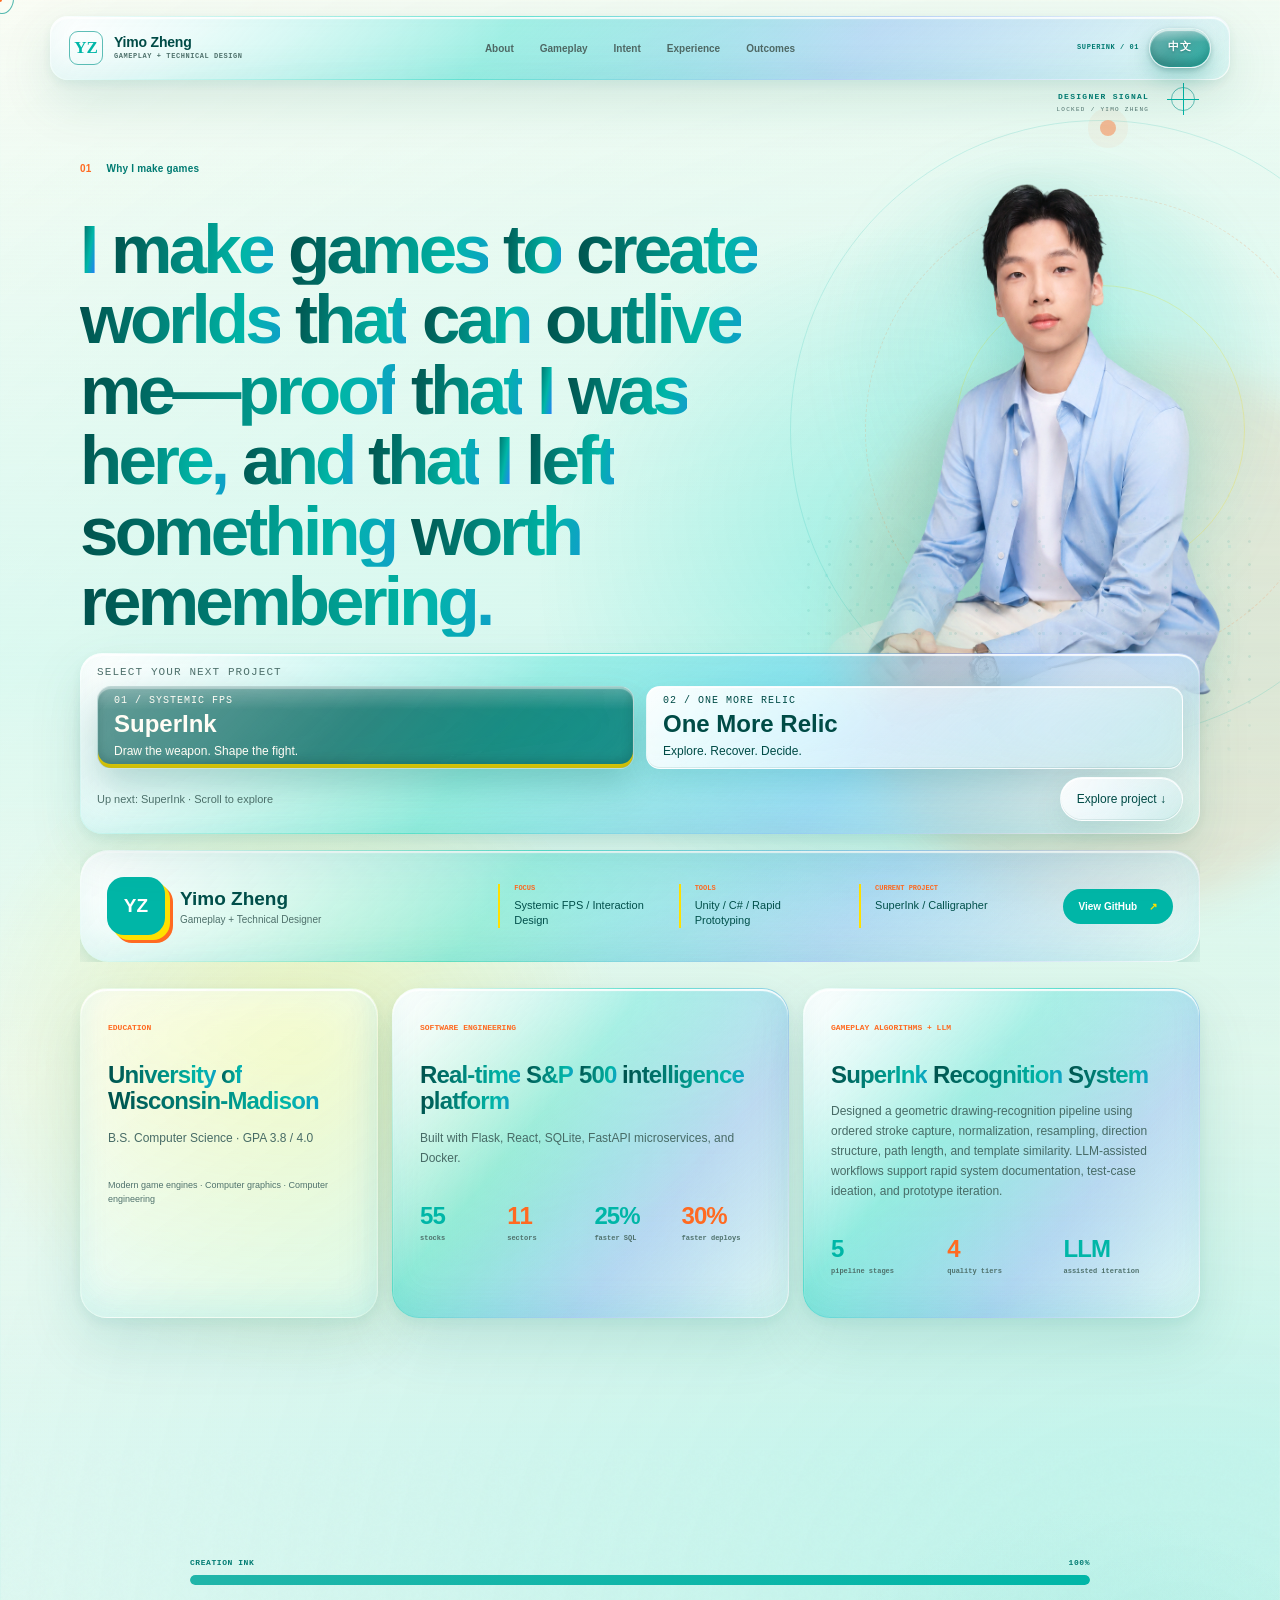
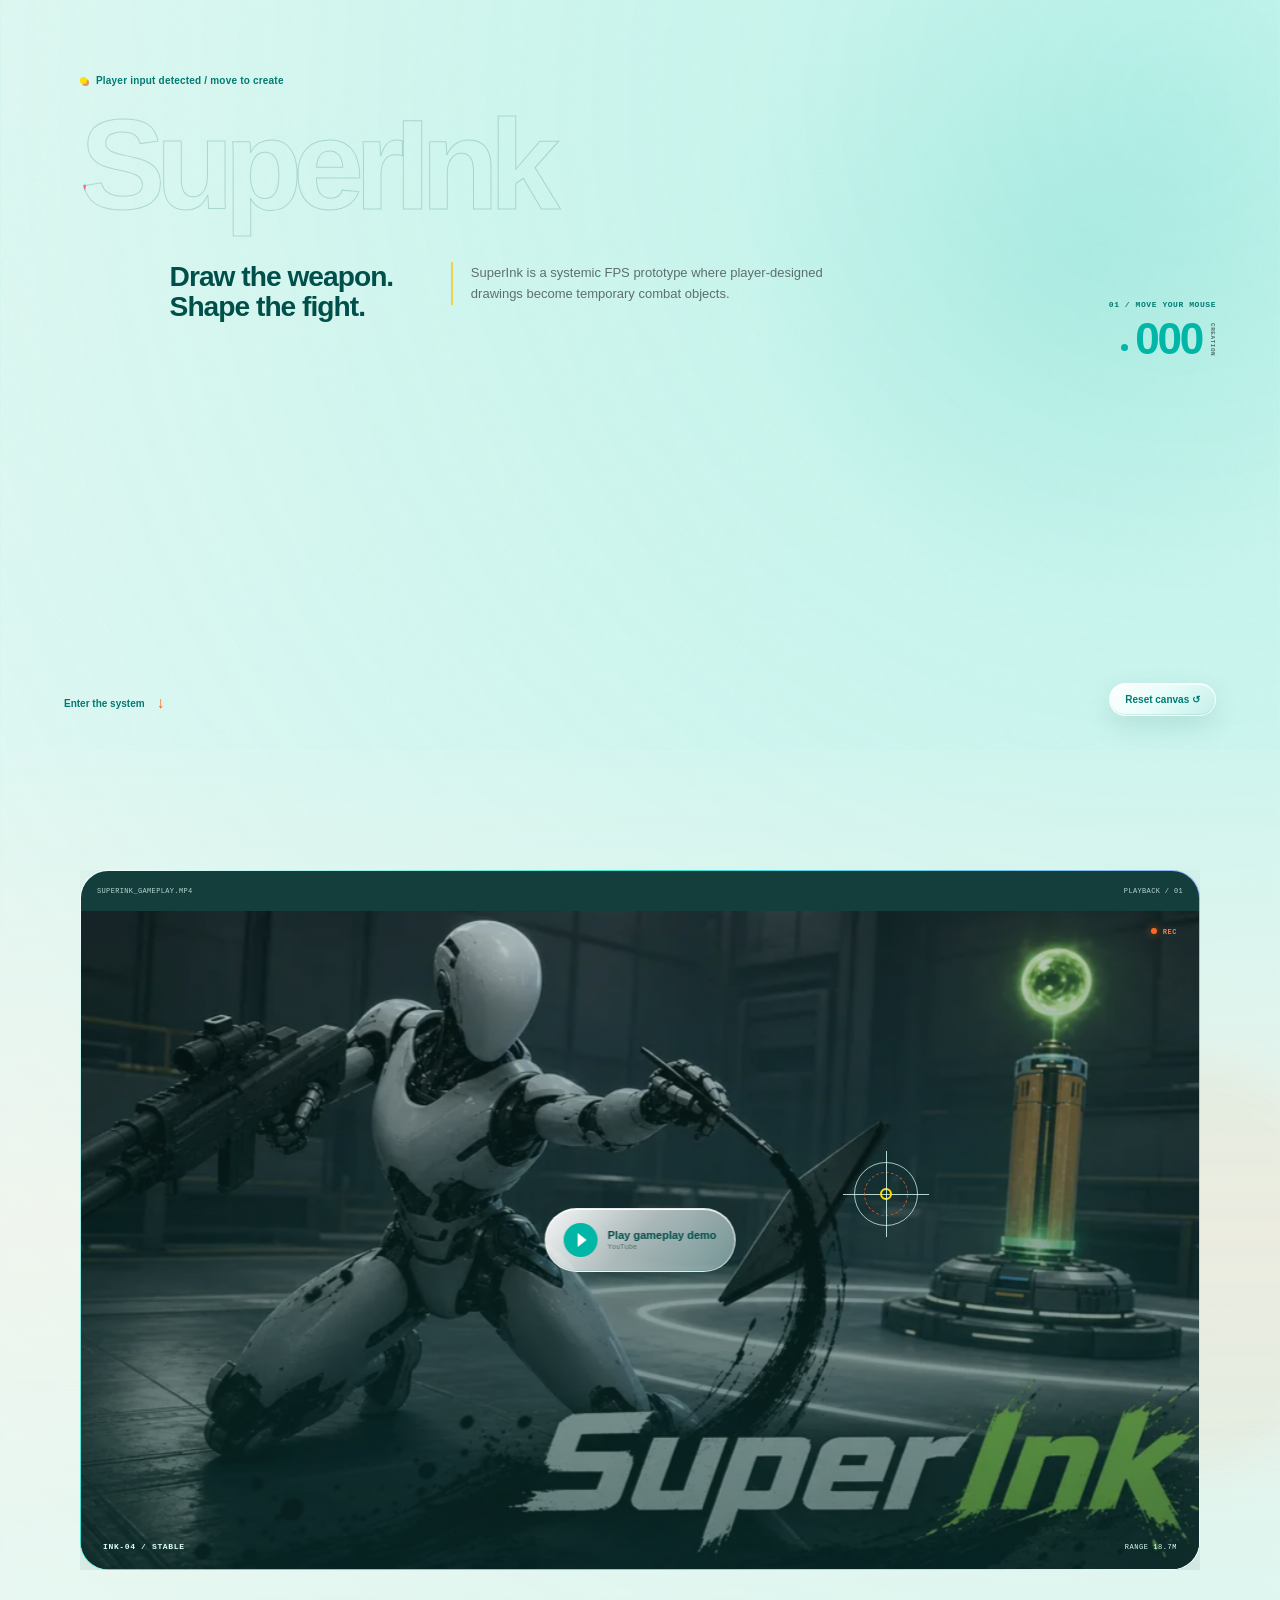
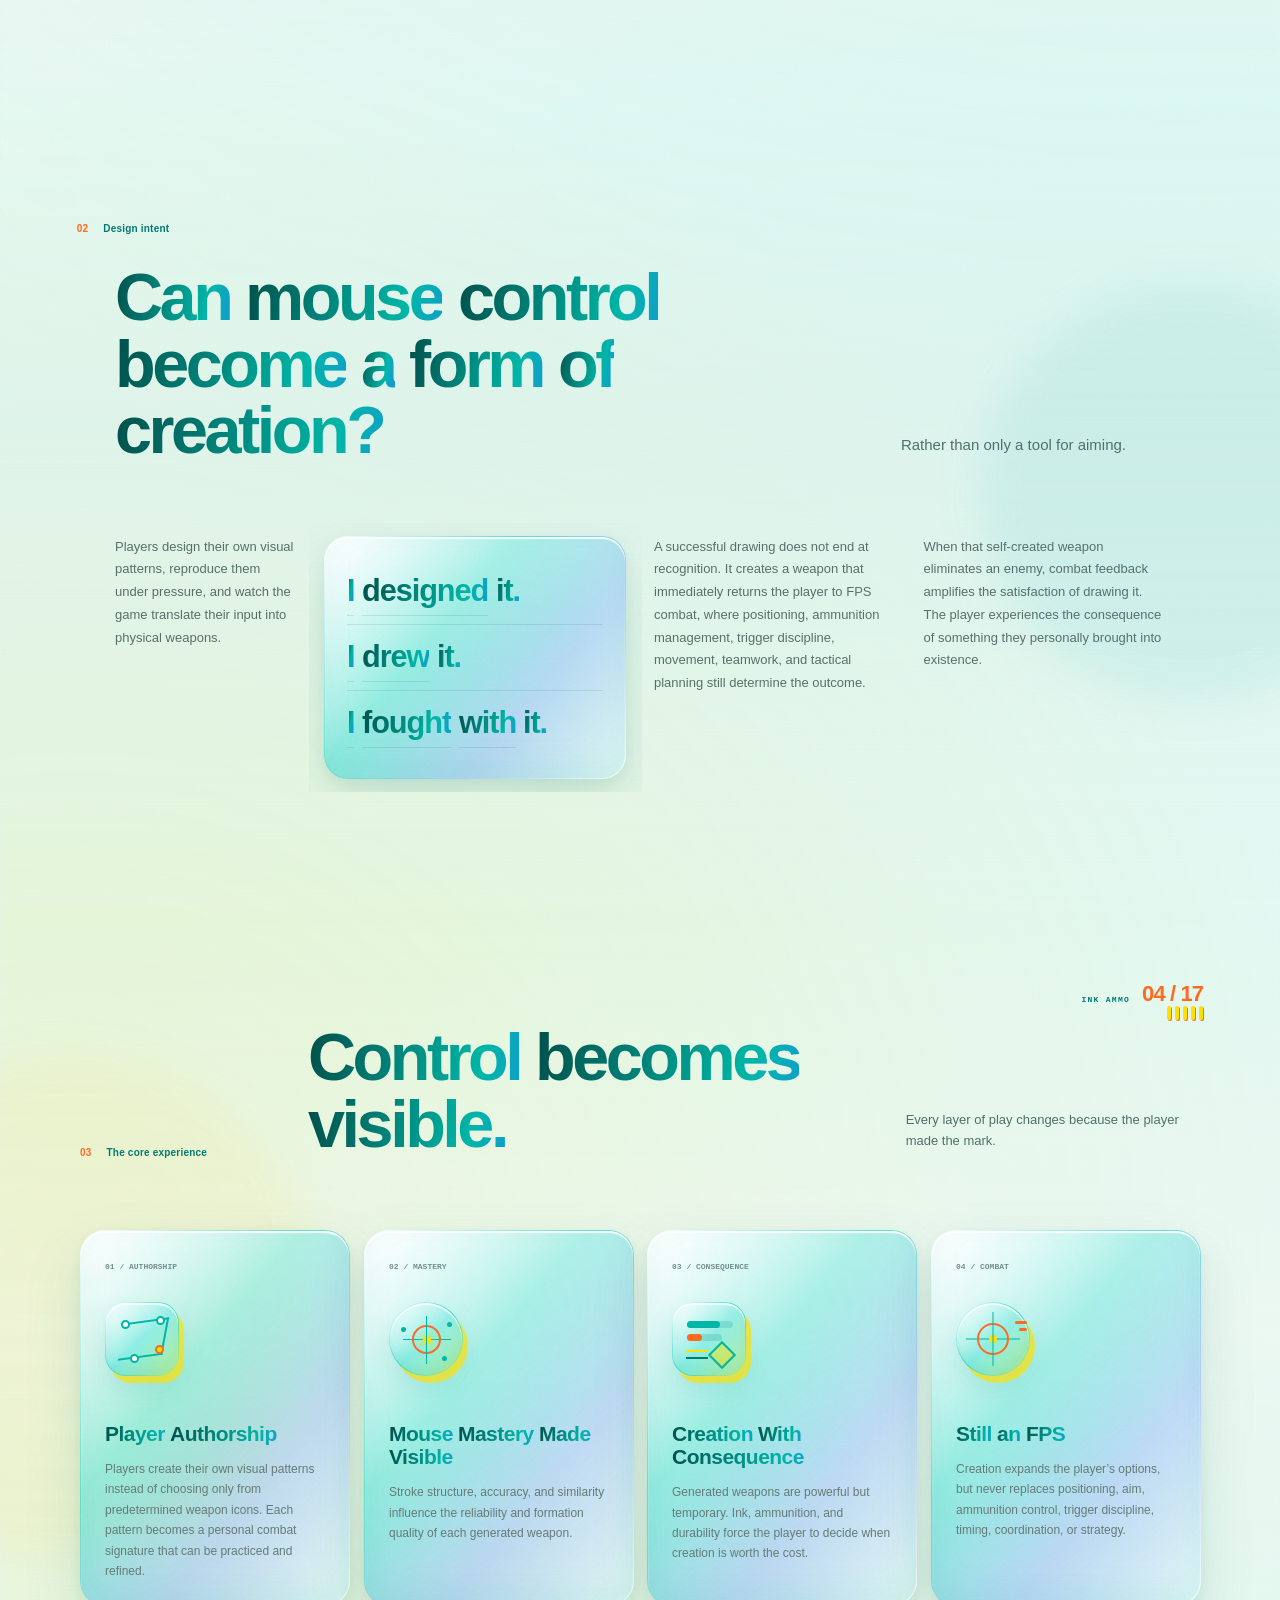
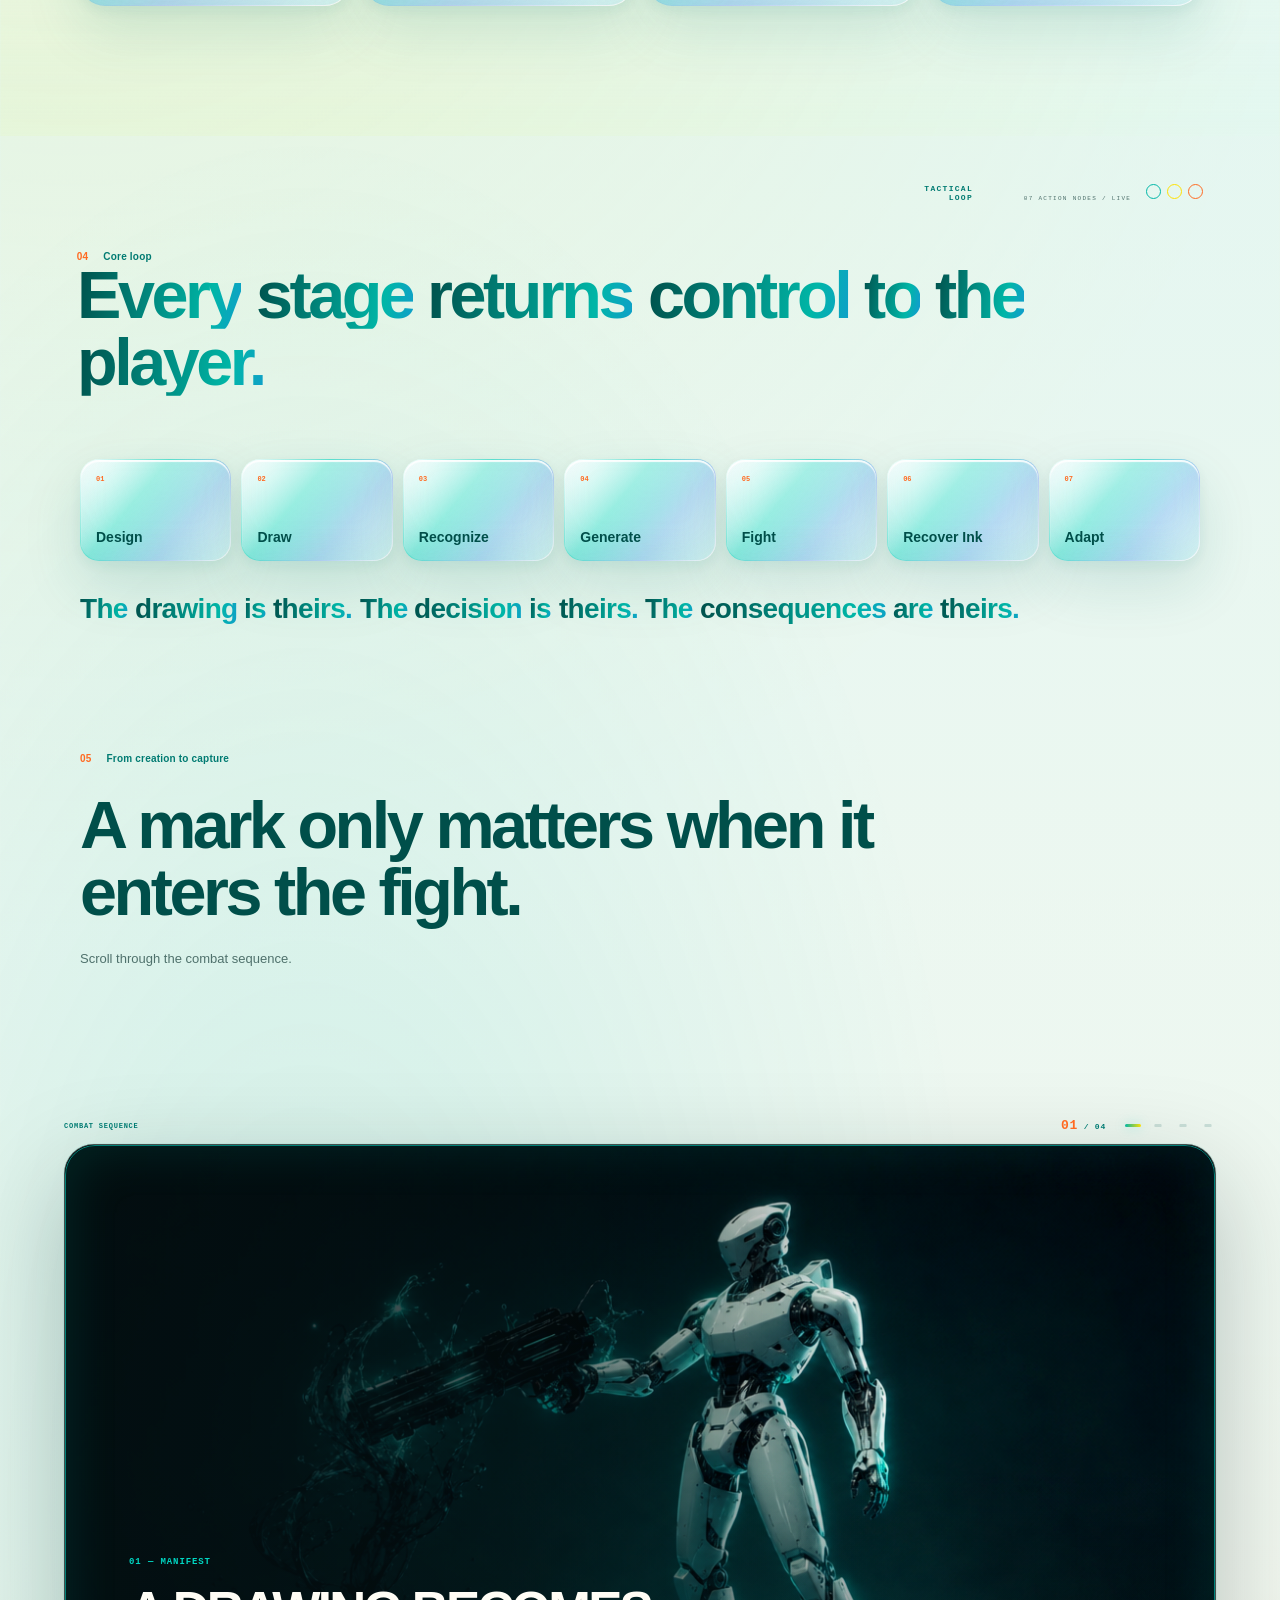
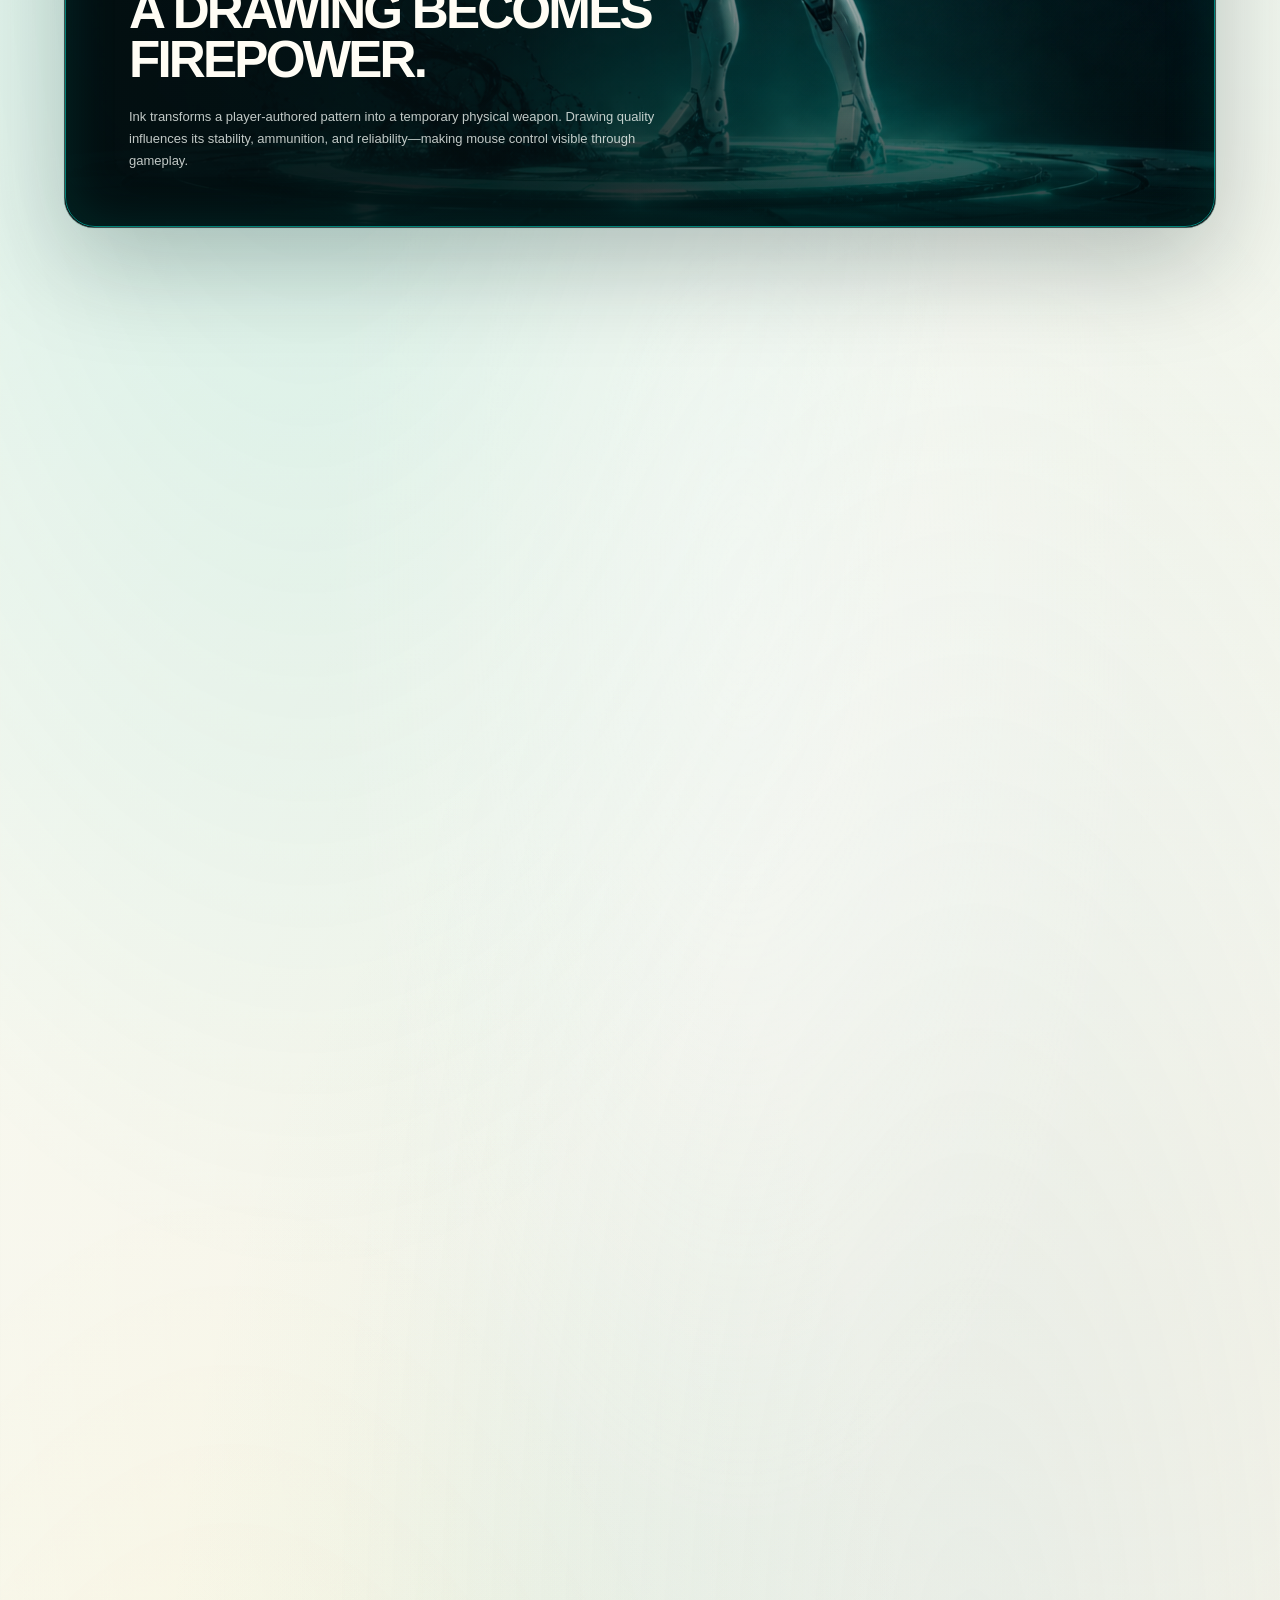
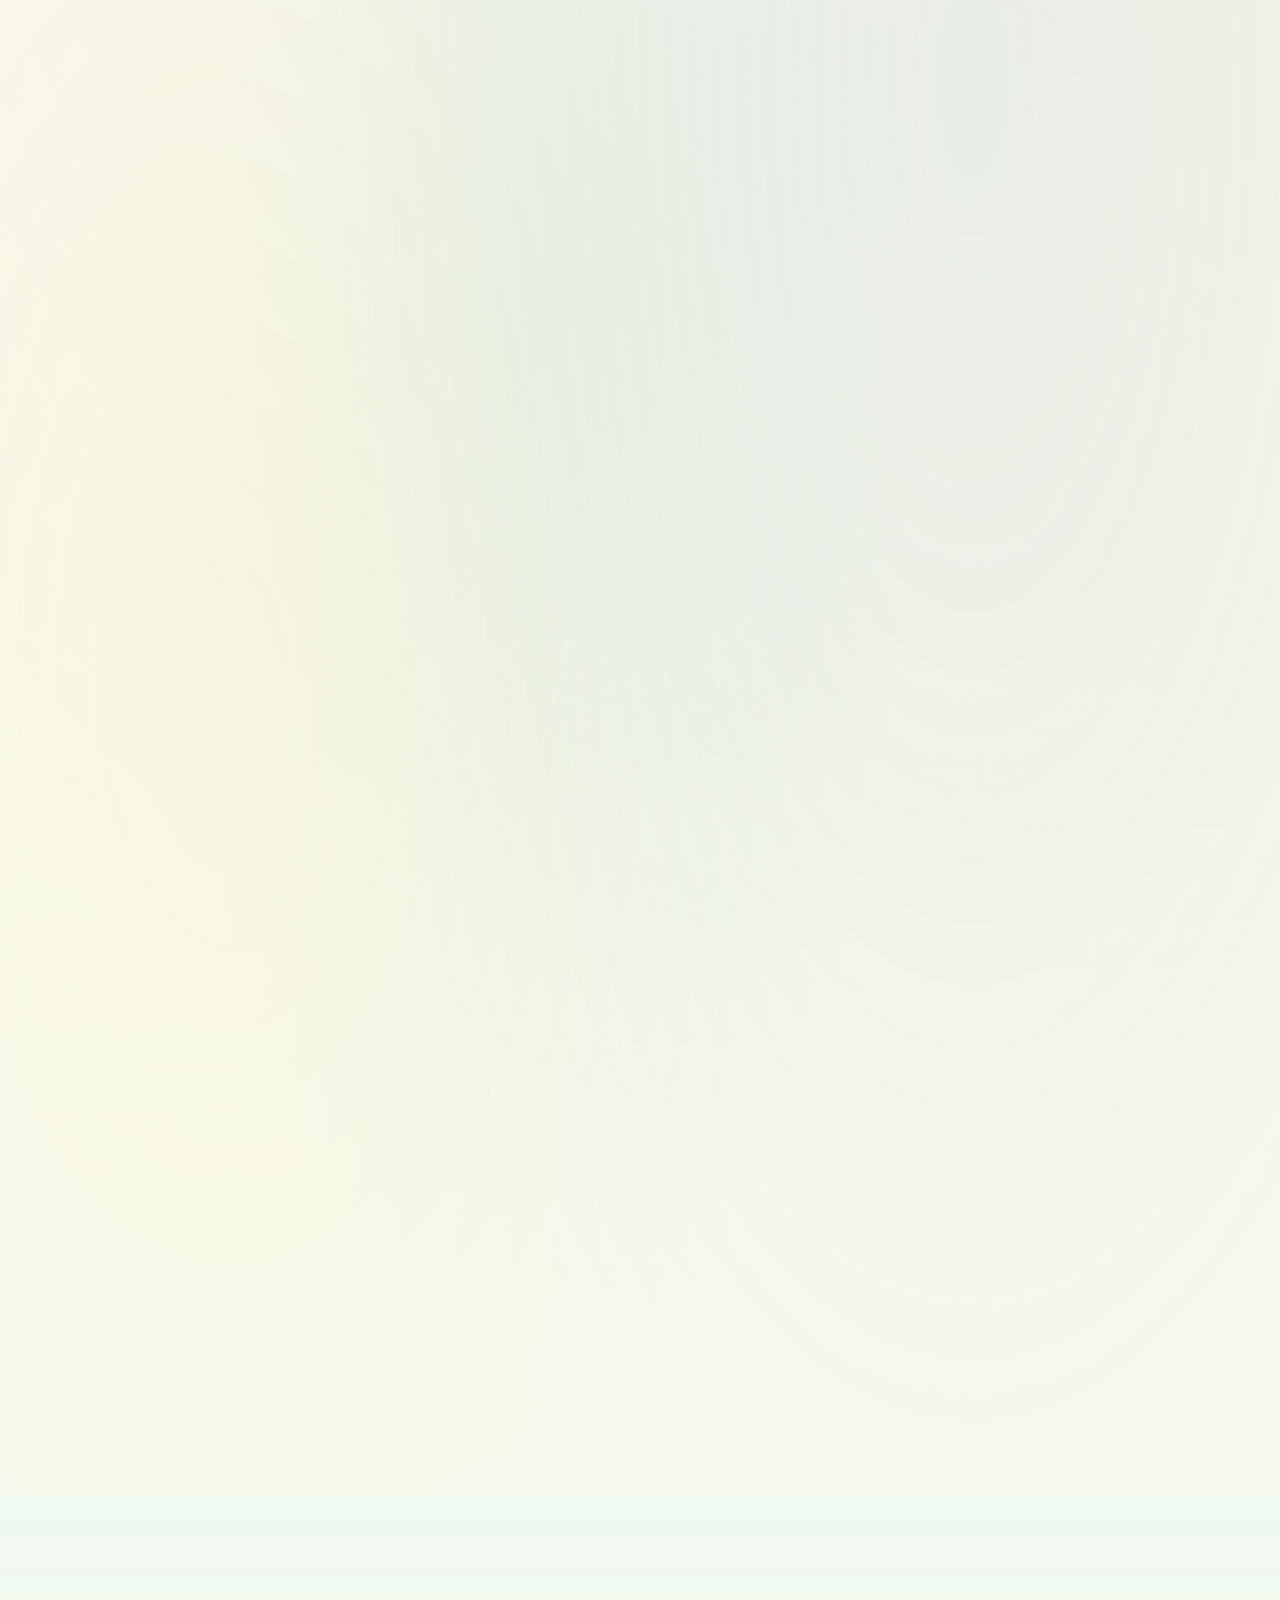
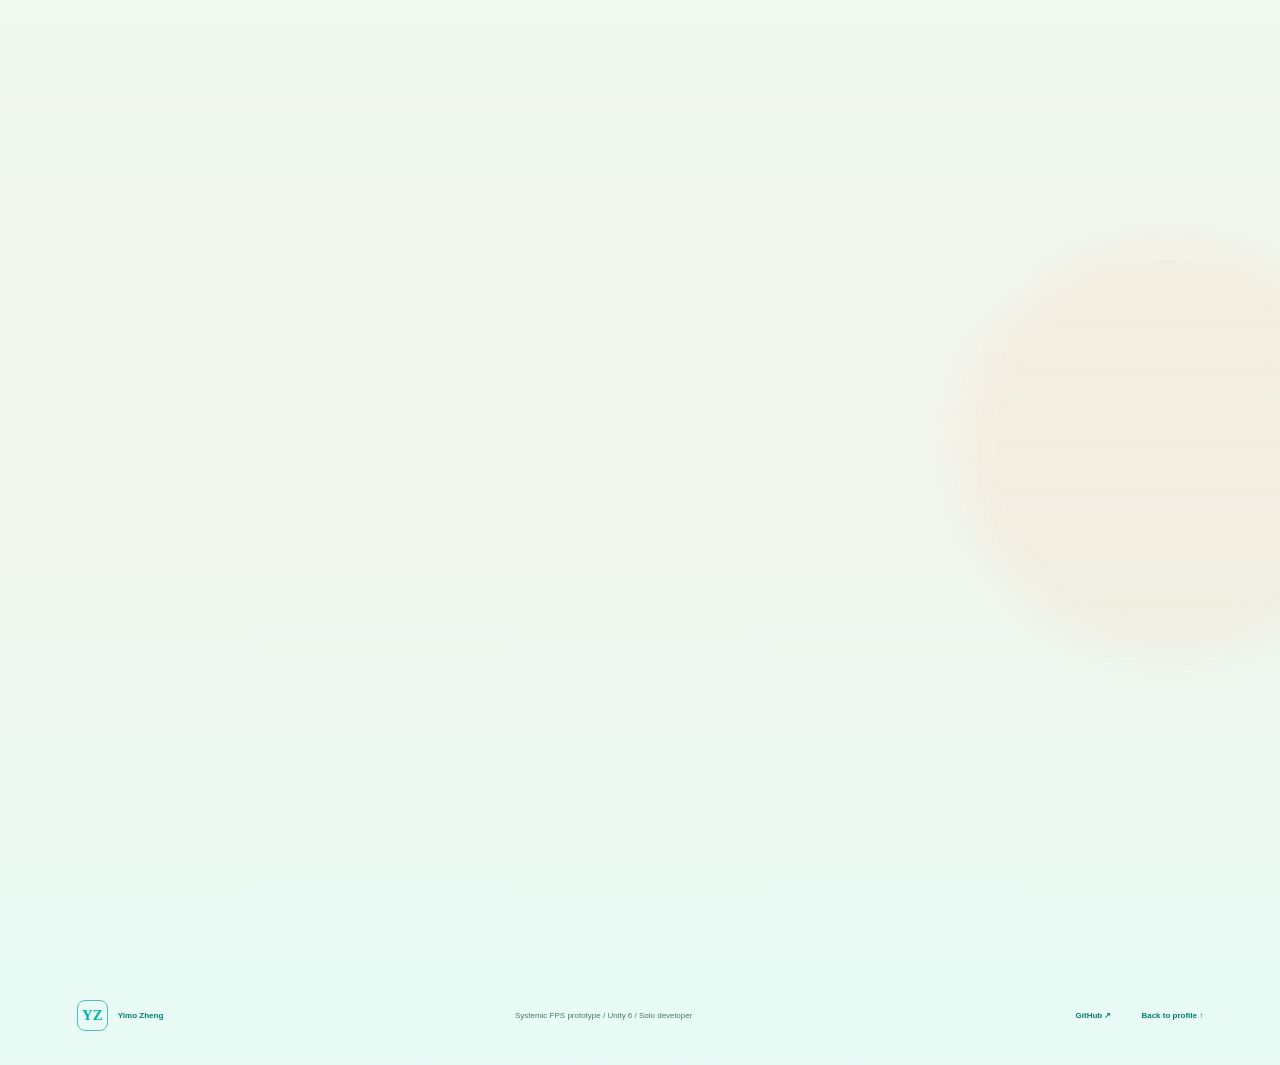
==== commit 752ceb25: "Extend saturated glass styling across panels" ====
--- a/site/index.html
+++ b/site/index.html
@@ -12,7 +12,7 @@
     <link rel="stylesheet" href="./styles-recognition-lab.css">
       <link rel="stylesheet" href="./styles-project-selector.css?v=20260908-compact">
   <link rel="stylesheet" href="./styles-relic-showcase.css?v=gallery-reading-18">
-  <link rel="stylesheet" href="./styles-liquid-glass.css?v=glass-02">
+  <link rel="stylesheet" href="./styles-liquid-glass.css?v=glass-03">
   </head>
   <body>
     <div class="cursor" aria-hidden="true"><i></i></div>
--- a/site/styles-liquid-glass.css
+++ b/site/styles-liquid-glass.css
@@ -1,5 +1,5 @@
 /* Translucent controls use the same glass language across both projects. */
-:where(.reset-ink, .video-play, .lab-controls button, .project-options button, .project-continue) {
+:is(.reset-ink, .video-play, .lab-controls button, .project-options button, .project-continue) {
   border-color: rgba(255, 255, 255, .72);
   background-color: rgba(255, 255, 255, .48);
   background-image: linear-gradient(135deg, rgba(255, 255, 255, .94), rgba(255, 255, 255, .32) 48%, rgba(11, 155, 145, .12));
@@ -8,7 +8,7 @@
   backdrop-filter: blur(20px) saturate(175%);
 }
 
-:where(.reset-ink, .video-play, .lab-controls button, .project-options button, .project-continue):hover:not(:disabled) {
+:is(.reset-ink, .video-play, .lab-controls button, .project-options button, .project-continue):hover:not(:disabled) {
   border-color: rgba(11, 155, 145, .48);
   box-shadow: inset 0 1px 0 #fff, inset 0 -1px 0 rgba(11, 91, 84, .12), 0 14px 34px rgba(11, 91, 84, .18);
   filter: brightness(1.035) saturate(1.08);
@@ -61,7 +61,7 @@
   backdrop-filter: blur(24px) saturate(190%);
 }
 
-:where(.rr-button, .rr-text-button, .rr-stage, .rr-expand, .rr-gallery-footer button, .rr-hotspot) {
+:is(.rr-button, .rr-text-button, .rr-stage, .rr-expand, .rr-gallery-footer button, .rr-hotspot) {
   background-color: rgba(35, 43, 37, .5);
   background-image: linear-gradient(135deg, rgba(255, 255, 255, .12), rgba(255, 255, 255, .025) 52%, rgba(198, 161, 109, .09));
   box-shadow: inset 0 1px 0 rgba(255, 255, 255, .16), inset 0 -1px 0 rgba(0, 0, 0, .24), 0 9px 24px rgba(0, 0, 0, .24);
@@ -70,14 +70,14 @@
   transition: background-color .22s ease, border-color .22s ease, box-shadow .22s ease, filter .22s ease, transform .22s ease;
 }
 
-:where(.rr-button, .rr-text-button, .rr-expand) { border-radius: 999px; }
+:is(.rr-button, .rr-text-button, .rr-expand) { border-radius: 999px; }
 .rr-text-button { padding-inline: 16px; border: 1px solid rgba(233, 227, 213, .25); }
 .rr-stage { border-radius: 14px 14px 0 0; padding-inline: 12px; }
 .rr-gallery-footer button { border: 1px solid rgba(233, 227, 213, .18); border-radius: 14px; }
 .rr-gallery-footer button[aria-pressed="true"] { border-color: rgba(216, 195, 151, .64); }
 .rr-hotspot { box-shadow: inset 0 1px 0 rgba(255, 255, 255, .28), 0 0 0 6px rgba(182, 189, 150, .08), 0 8px 22px rgba(0, 0, 0, .32); }
 
-:where(.rr-button, .rr-text-button, .rr-stage, .rr-expand, .rr-gallery-footer button, .rr-hotspot):hover:not(:disabled) {
+:is(.rr-button, .rr-text-button, .rr-stage, .rr-expand, .rr-gallery-footer button, .rr-hotspot):hover:not(:disabled) {
   border-color: rgba(216, 195, 151, .62);
   background-color: rgba(58, 69, 59, .66);
   box-shadow: inset 0 1px 0 rgba(255, 255, 255, .24), inset 0 -1px 0 rgba(0, 0, 0, .2), 0 12px 30px rgba(0, 0, 0, .3);
@@ -105,5 +105,143 @@
 }
 
 @media (prefers-reduced-motion: reduce) {
-  .language-toggle, :where(.rr-button, .rr-text-button, .rr-stage, .rr-expand, .rr-gallery-footer button, .rr-hotspot) { transition: none; }
-}
+  .language-toggle, :is(.rr-button, .rr-text-button, .rr-stage, .rr-expand, .rr-gallery-footer button, .rr-hotspot) { transition: none; }
+}
+
+/* Saturated panel glass. The second background layer is an independent transparent edge. */
+:is(
+  .site-header,
+  .intent-body blockquote,
+  .principle-grid article,
+  .loop-section li,
+  .project-selector,
+  .legacy-meta,
+  .resume-highlights article,
+  .recognition-lab,
+  .lab-status-bar,
+  .lab-result,
+  .lab-pipeline li
+) {
+  border: 1px solid transparent;
+  background:
+    linear-gradient(145deg, rgba(255, 255, 255, .72), rgba(217, 255, 248, .31) 56%, rgba(139, 232, 221, .18)) padding-box,
+    linear-gradient(130deg, rgba(255, 255, 255, .98), rgba(0, 205, 188, .58) 38%, rgba(81, 119, 255, .34) 68%, rgba(255, 255, 255, .72)) border-box;
+  box-shadow:
+    inset 0 2px 1px rgba(255, 255, 255, .86),
+    inset 0 -12px 28px rgba(0, 160, 147, .08),
+    0 20px 52px rgba(0, 105, 96, .13),
+    0 4px 12px rgba(0, 123, 114, .08);
+  -webkit-backdrop-filter: blur(28px) saturate(215%);
+  backdrop-filter: blur(28px) saturate(215%);
+}
+
+.intent-body blockquote,
+.principle-grid article,
+.loop-section li,
+.legacy-meta,
+.resume-highlights article,
+.project-selector,
+.recognition-lab { box-shadow: inset 0 2px 1px rgba(255, 255, 255, .9), inset 0 -14px 30px rgba(0, 171, 157, .09), 0 24px 58px rgba(0, 105, 96, .14), 0 5px 14px rgba(0, 123, 114, .08); }
+
+.principle-grid article:hover,
+.loop-section li:hover,
+.resume-highlights article:hover {
+  background:
+    linear-gradient(145deg, rgba(255, 255, 255, .8), rgba(198, 255, 245, .4) 56%, rgba(94, 221, 207, .24)) padding-box,
+    linear-gradient(130deg, #fff, rgba(0, 218, 199, .78) 40%, rgba(83, 113, 255, .45) 70%, rgba(255, 255, 255, .82)) border-box;
+  box-shadow: inset 0 2px 1px #fff, inset 0 -15px 32px rgba(0, 171, 157, .12), 0 30px 72px rgba(0, 105, 96, .19);
+}
+
+.loop-section .fx-card.in-view:hover {
+  background:
+    linear-gradient(145deg, rgba(255, 255, 255, .8), rgba(198, 255, 245, .4) 56%, rgba(94, 221, 207, .24)) padding-box,
+    linear-gradient(130deg, #fff, rgba(0, 218, 199, .78) 40%, rgba(83, 113, 255, .45) 70%, rgba(255, 255, 255, .82)) border-box;
+}
+
+.ui-glyph {
+  border: 1px solid transparent;
+  background:
+    linear-gradient(145deg, rgba(255, 255, 255, .72), rgba(169, 248, 235, .38)) padding-box,
+    linear-gradient(135deg, rgba(255, 255, 255, .96), rgba(0, 205, 188, .72), rgba(255, 224, 0, .62)) border-box;
+  box-shadow: inset 0 2px 1px rgba(255, 255, 255, .82), inset 0 -7px 14px rgba(0, 160, 147, .11), 5px 7px 0 rgba(255, 224, 0, .68), 0 12px 26px rgba(0, 123, 114, .13);
+  -webkit-backdrop-filter: blur(18px) saturate(220%);
+  backdrop-filter: blur(18px) saturate(220%);
+}
+
+.video-frame {
+  border: 1px solid transparent;
+  background: linear-gradient(#143e3b, #143e3b) padding-box, linear-gradient(130deg, rgba(255, 255, 255, .9), rgba(0, 218, 199, .75), rgba(83, 113, 255, .48), rgba(255, 255, 255, .72)) border-box;
+  box-shadow: inset 0 2px 1px rgba(255, 255, 255, .28), 0 32px 92px rgba(0, 86, 79, .25), 0 8px 22px rgba(0, 123, 114, .14);
+}
+
+.lab-canvas-shell {
+  border: 1px solid transparent;
+  background:
+    radial-gradient(circle at 50% 50%, rgba(0, 232, 213, .16), transparent 50%) padding-box,
+    linear-gradient(155deg, #031d21, #08373a 58%, #071d2a) padding-box,
+    linear-gradient(135deg, rgba(255, 255, 255, .7), rgba(0, 230, 210, .82), rgba(77, 125, 255, .56), rgba(255, 255, 255, .45)) border-box;
+  box-shadow: inset 0 2px 1px rgba(255, 255, 255, .14), inset 0 -18px 44px rgba(0, 0, 0, .28), 0 20px 48px rgba(0, 111, 102, .2);
+}
+
+.lab-status-bar,
+.lab-result,
+.lab-pipeline li { -webkit-backdrop-filter: blur(20px) saturate(205%); backdrop-filter: blur(20px) saturate(205%); }
+
+.lab-result[data-tier="a"] {
+  border-color: transparent;
+  background: radial-gradient(circle at 50% 38%, rgba(54, 143, 255, .25), transparent 46%) padding-box, linear-gradient(145deg, rgba(231, 255, 251, .82), rgba(176, 255, 242, .38)) padding-box, linear-gradient(130deg, #fff, rgba(0, 210, 194, .78), rgba(77, 125, 255, .52), rgba(255, 255, 255, .72)) border-box;
+}
+
+.lab-result[data-tier="b"] {
+  border-color: transparent;
+  background: radial-gradient(circle at 50% 38%, rgba(117, 91, 255, .22), transparent 46%) padding-box, linear-gradient(145deg, rgba(239, 253, 252, .84), rgba(185, 225, 255, .36)) padding-box, linear-gradient(130deg, #fff, rgba(66, 119, 232, .72), rgba(141, 98, 255, .5), rgba(255, 255, 255, .72)) border-box;
+}
+
+.lab-result[data-tier="c"] {
+  border-color: transparent;
+  background: radial-gradient(circle at 50% 38%, rgba(255, 155, 64, .26), transparent 46%) padding-box, linear-gradient(145deg, rgba(255, 252, 242, .86), rgba(255, 225, 193, .4)) padding-box, linear-gradient(130deg, #fff, rgba(242, 118, 44, .76), rgba(255, 193, 73, .52), rgba(255, 255, 255, .72)) border-box;
+}
+
+.lab-result[data-tier="d"] {
+  border-color: transparent;
+  background: radial-gradient(circle at 50% 48%, rgba(0, 111, 119, .22), transparent 46%) padding-box, linear-gradient(145deg, rgba(240, 249, 246, .84), rgba(164, 211, 203, .34)) padding-box, linear-gradient(130deg, #fff, rgba(68, 119, 112, .72), rgba(39, 78, 83, .48), rgba(255, 255, 255, .68)) border-box;
+}
+
+/* Dark project frames use a separate jade/amber edge over saturated ink glass. */
+:is(.rr-frame, .rr-detail, .rr-inspection-footer, .rr-choice-caption, .rr-gallery-footer) {
+  border: 1px solid transparent;
+  background:
+    linear-gradient(145deg, rgba(23, 48, 37, .76), rgba(11, 25, 20, .66) 58%, rgba(64, 39, 24, .5)) padding-box,
+    linear-gradient(132deg, rgba(238, 245, 229, .5), rgba(94, 190, 151, .58) 38%, rgba(198, 161, 109, .62) 72%, rgba(255, 255, 255, .24)) border-box;
+  box-shadow: inset 0 2px 1px rgba(255, 255, 255, .14), inset 0 -14px 30px rgba(0, 0, 0, .28), 0 24px 62px rgba(0, 0, 0, .38), 0 5px 16px rgba(48, 132, 98, .12);
+  -webkit-backdrop-filter: blur(24px) saturate(185%);
+  backdrop-filter: blur(24px) saturate(185%);
+}
+
+.rr-frame { border-radius: 22px; overflow: hidden; }
+.rr-frame figcaption,
+.rr-choice-caption {
+  border-top: 1px solid rgba(173, 222, 197, .2);
+  background: linear-gradient(110deg, rgba(25, 57, 42, .8), rgba(15, 30, 24, .7) 62%, rgba(100, 61, 34, .42));
+  -webkit-backdrop-filter: blur(20px) saturate(190%);
+  backdrop-filter: blur(20px) saturate(190%);
+}
+
+.rr-detail,
+.rr-inspection-footer,
+.rr-gallery-footer { border-radius: 16px; padding-inline: 16px; }
+
+.rr-art-stack {
+  border: 1px solid transparent;
+  border-radius: 22px;
+  background: linear-gradient(#090c0a, #090c0a) padding-box, linear-gradient(132deg, rgba(238, 245, 229, .52), rgba(94, 190, 151, .58), rgba(198, 161, 109, .66), rgba(255, 255, 255, .22)) border-box;
+  box-shadow: inset 0 2px 1px rgba(255, 255, 255, .12), 0 28px 76px rgba(0, 0, 0, .46), 0 6px 18px rgba(48, 132, 98, .12);
+}
+
+@media (max-width: 650px) {
+  :is(.intent-body blockquote, .principle-grid article, .loop-section li, .project-selector, .legacy-meta, .resume-highlights article, .recognition-lab) {
+    -webkit-backdrop-filter: blur(22px) saturate(195%);
+    backdrop-filter: blur(22px) saturate(195%);
+  }
+  .rr-frame { border-radius: 16px; }
+}
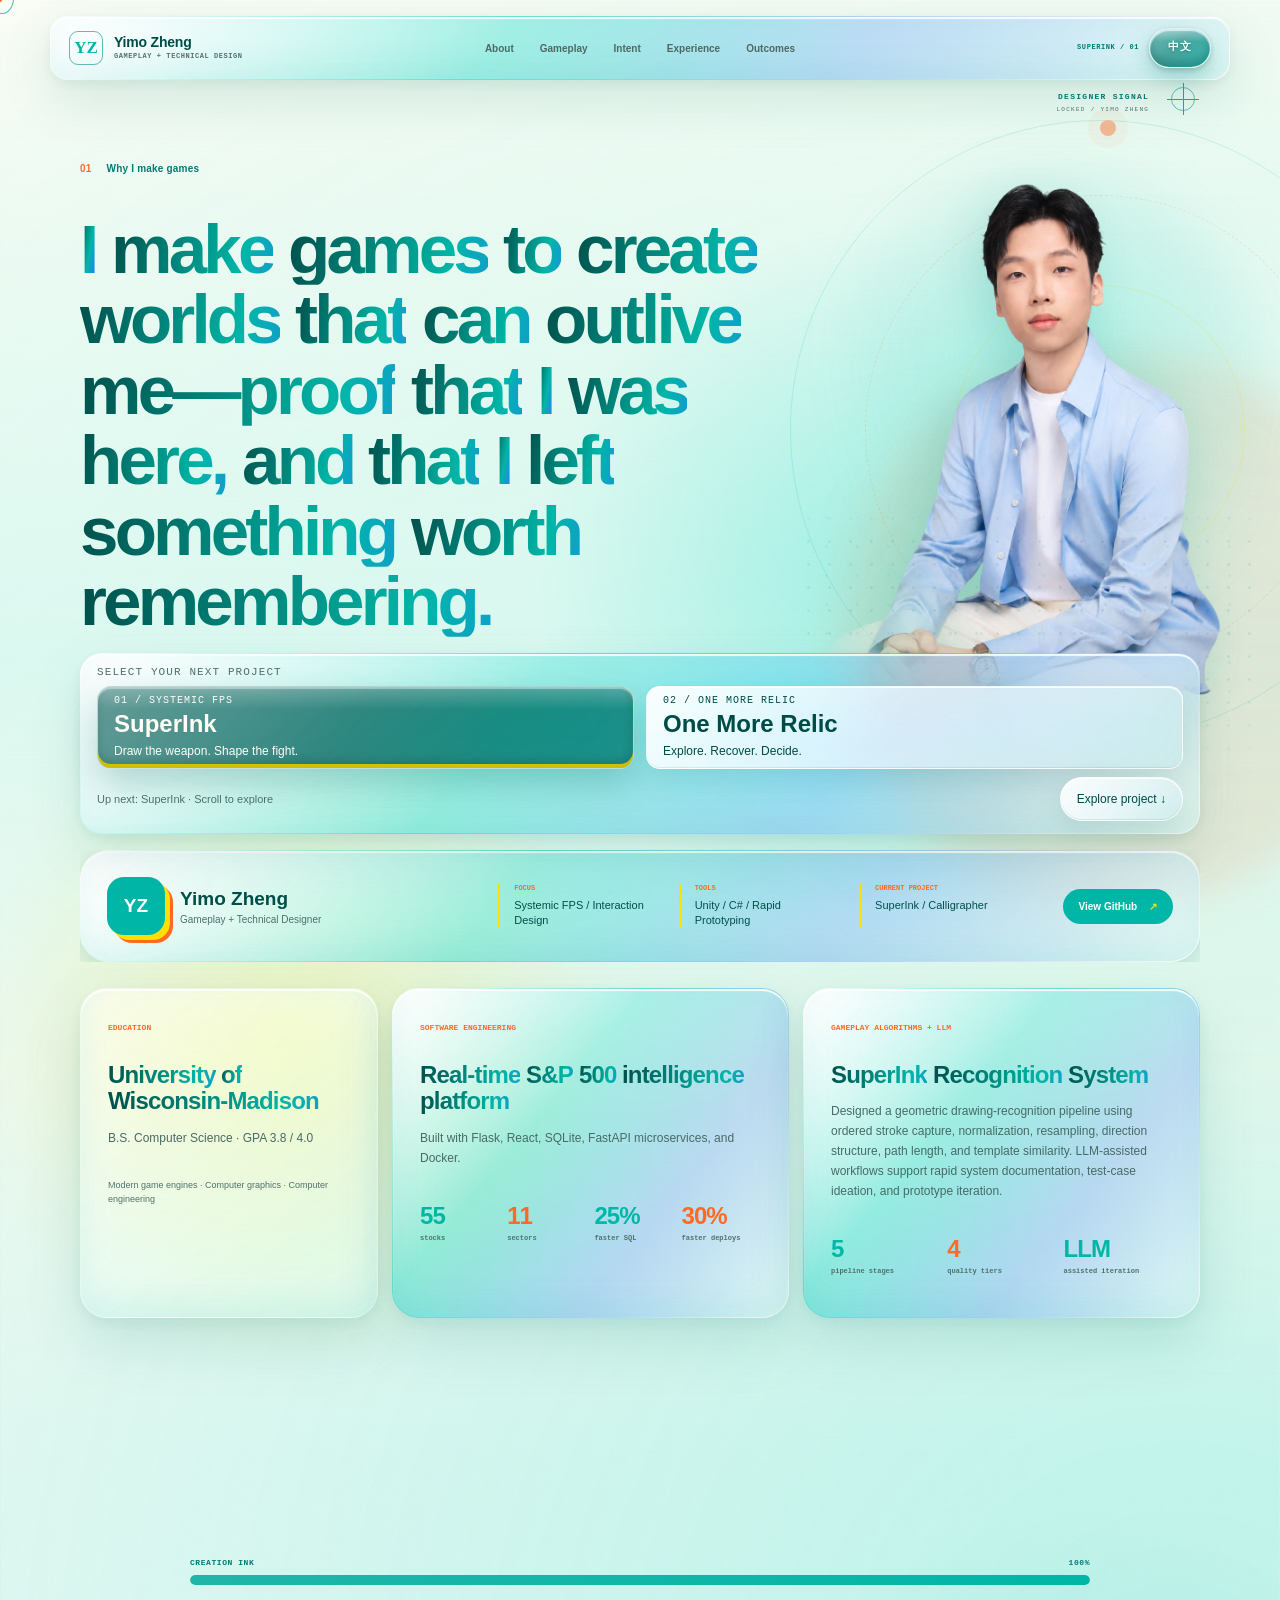
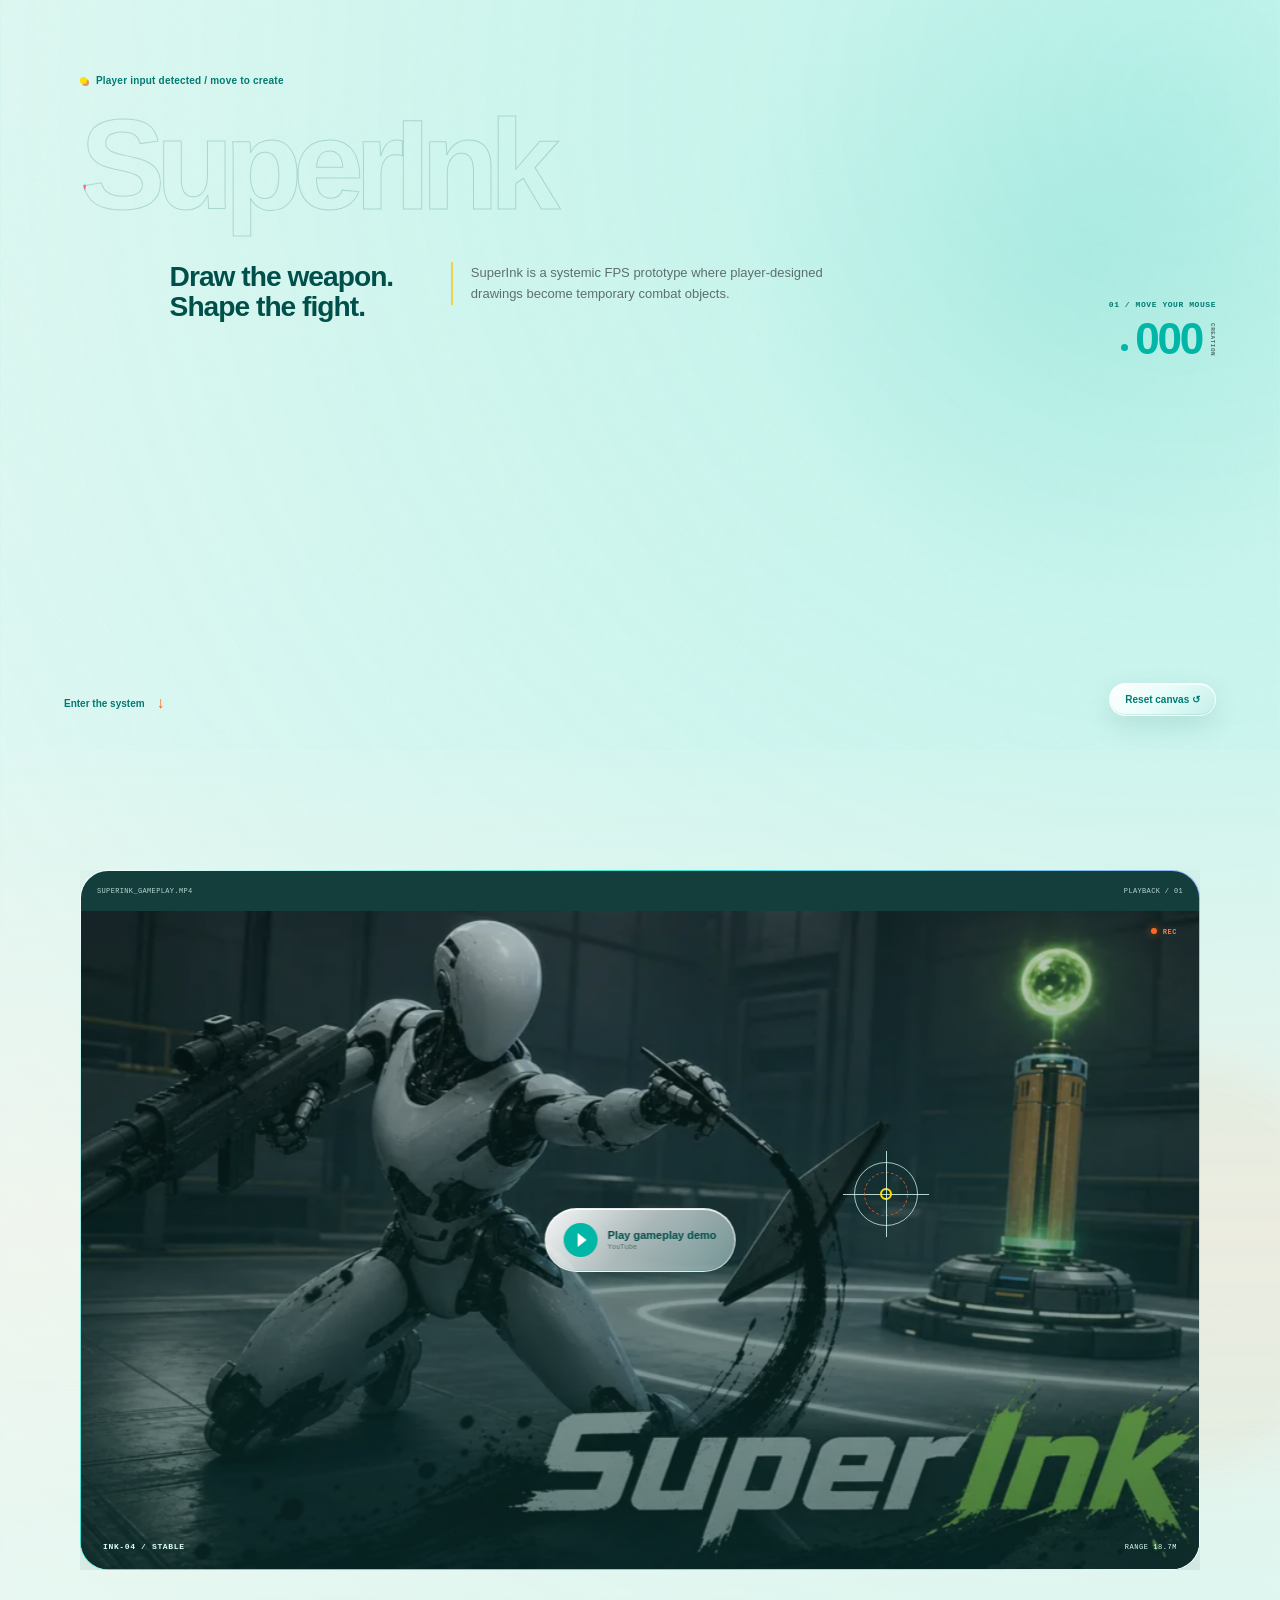
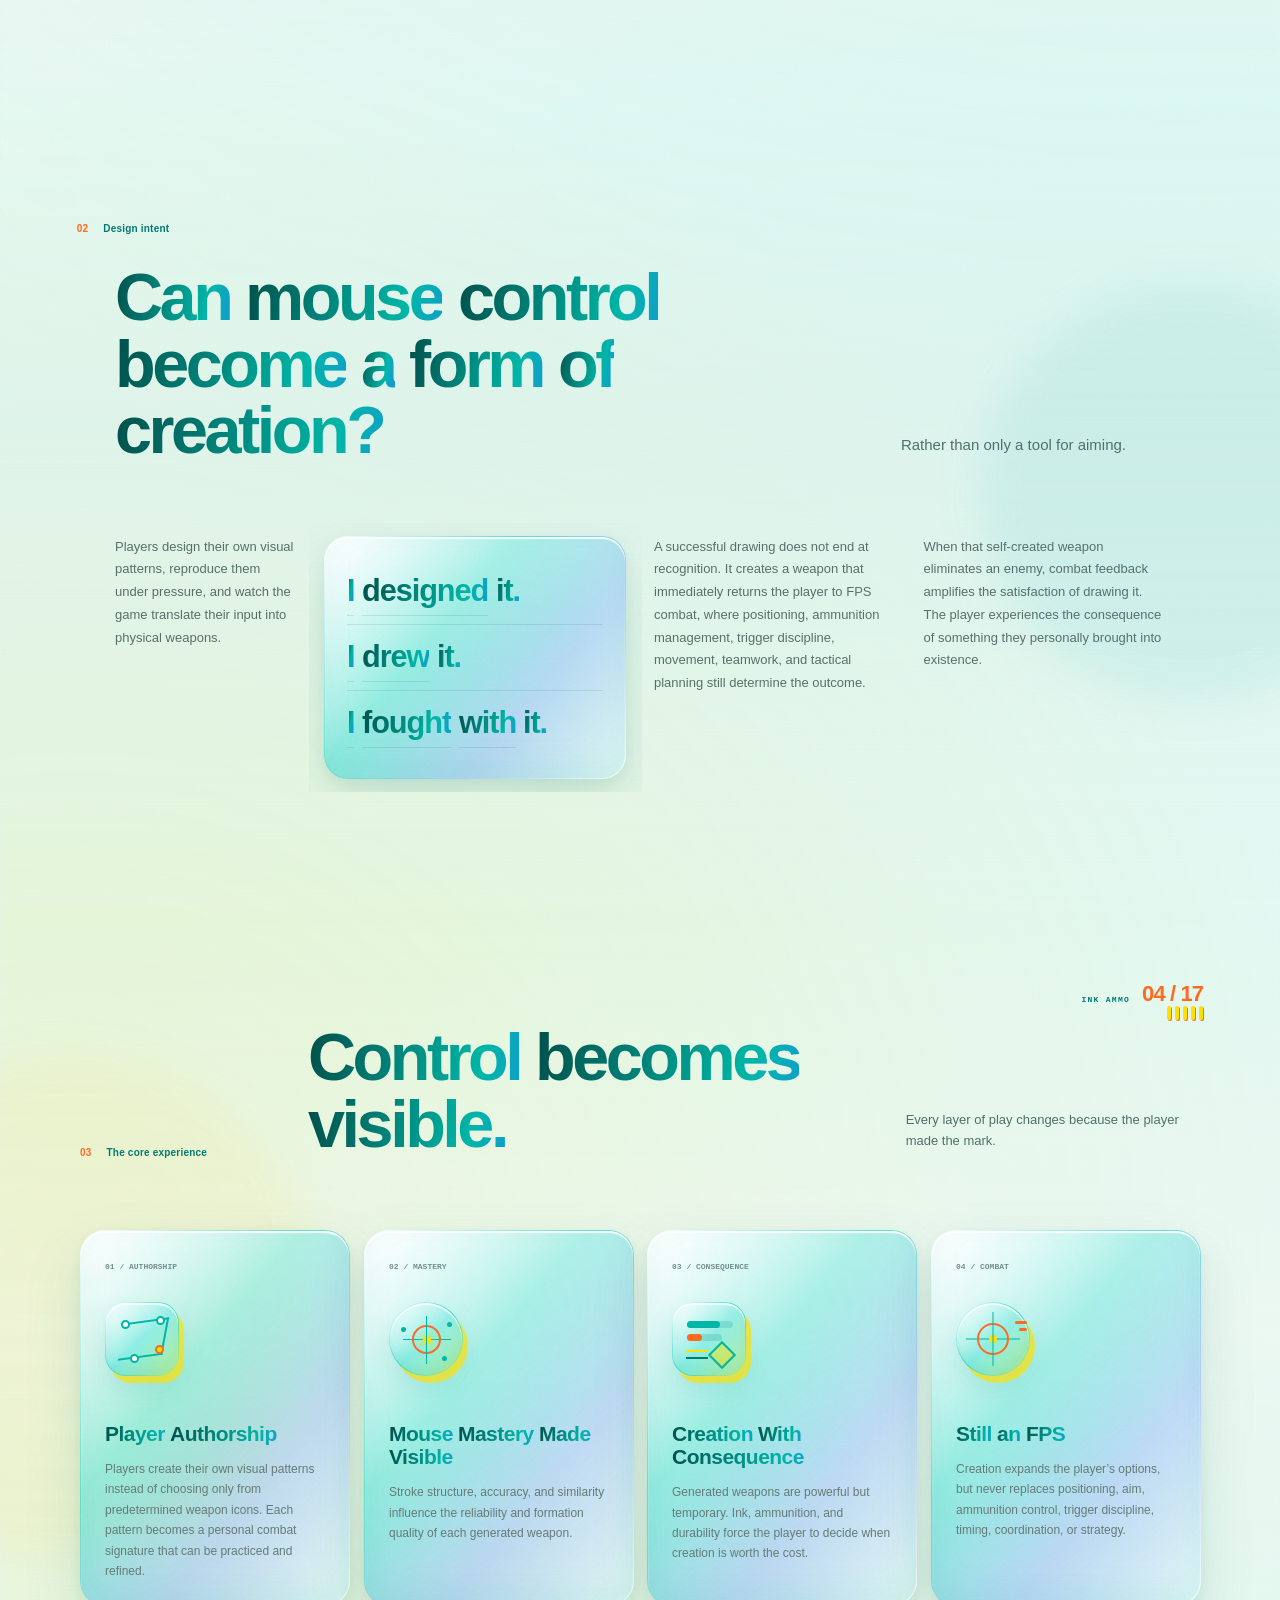
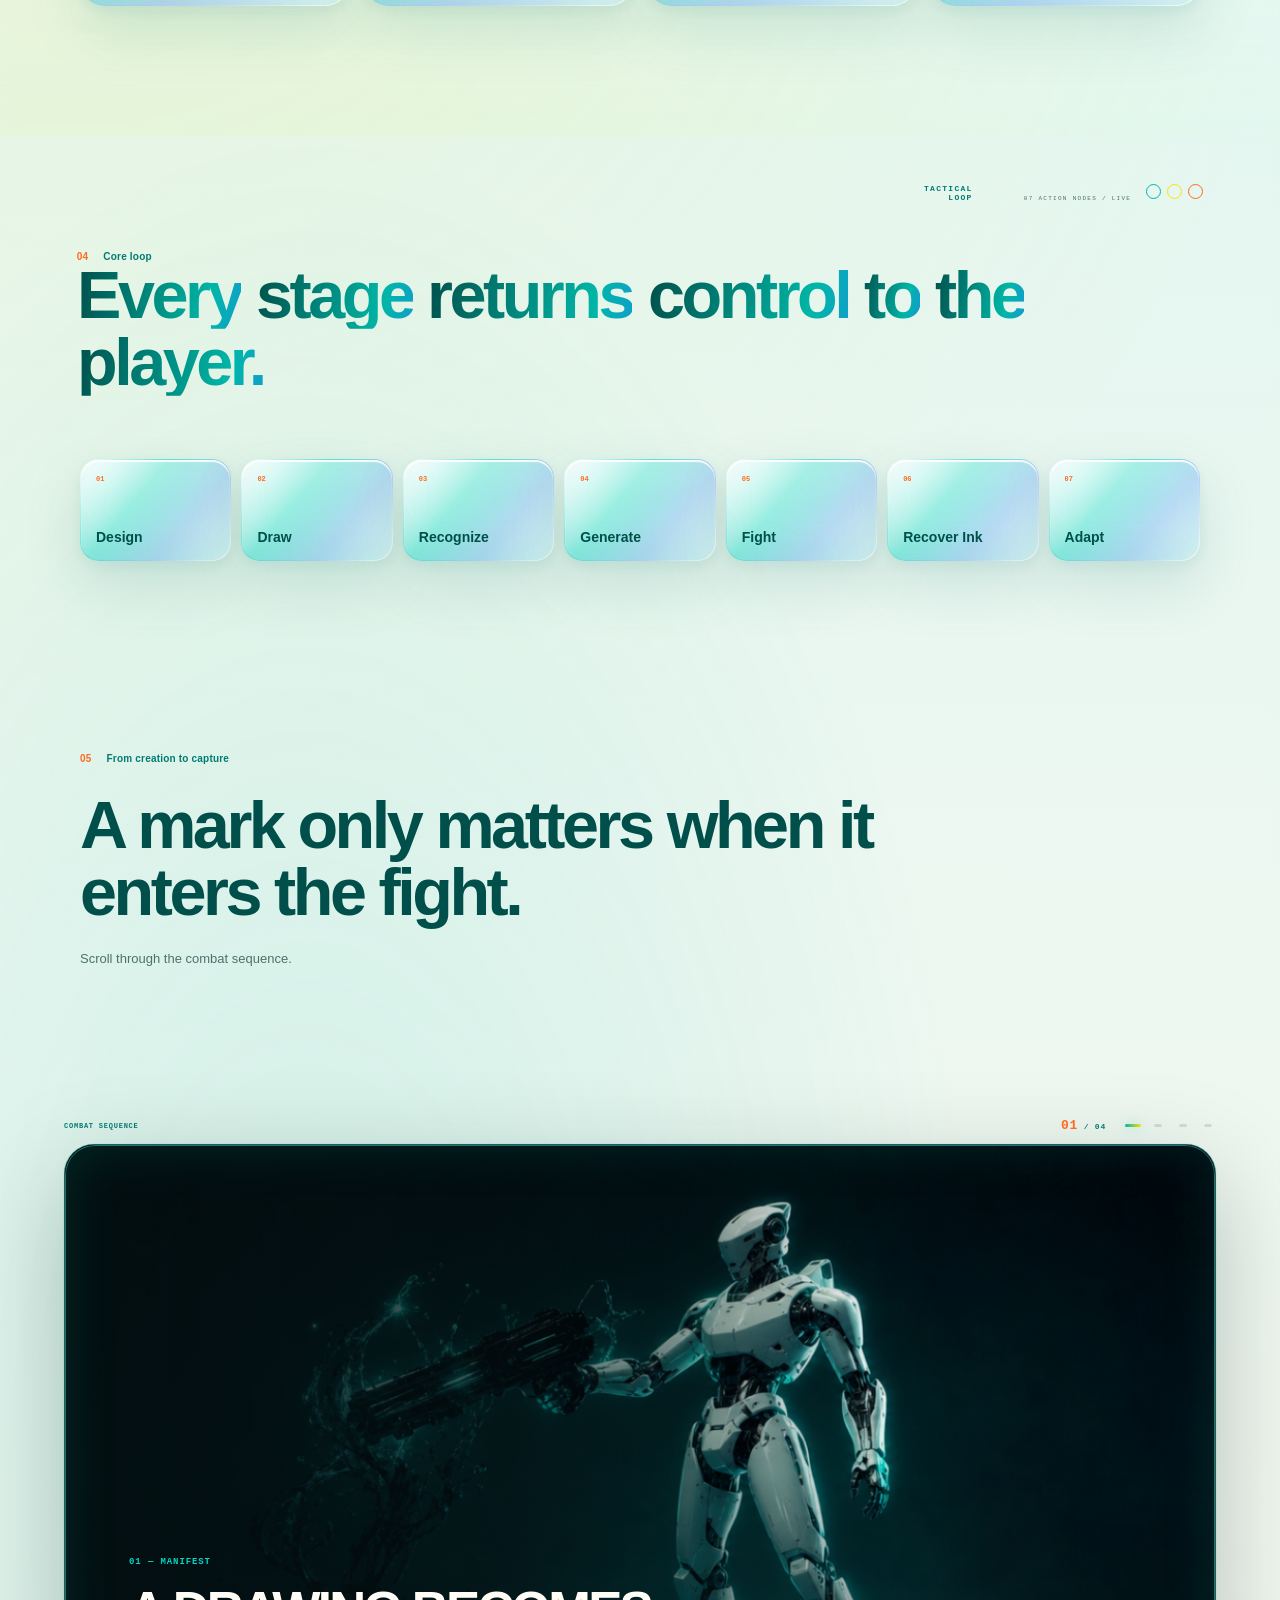
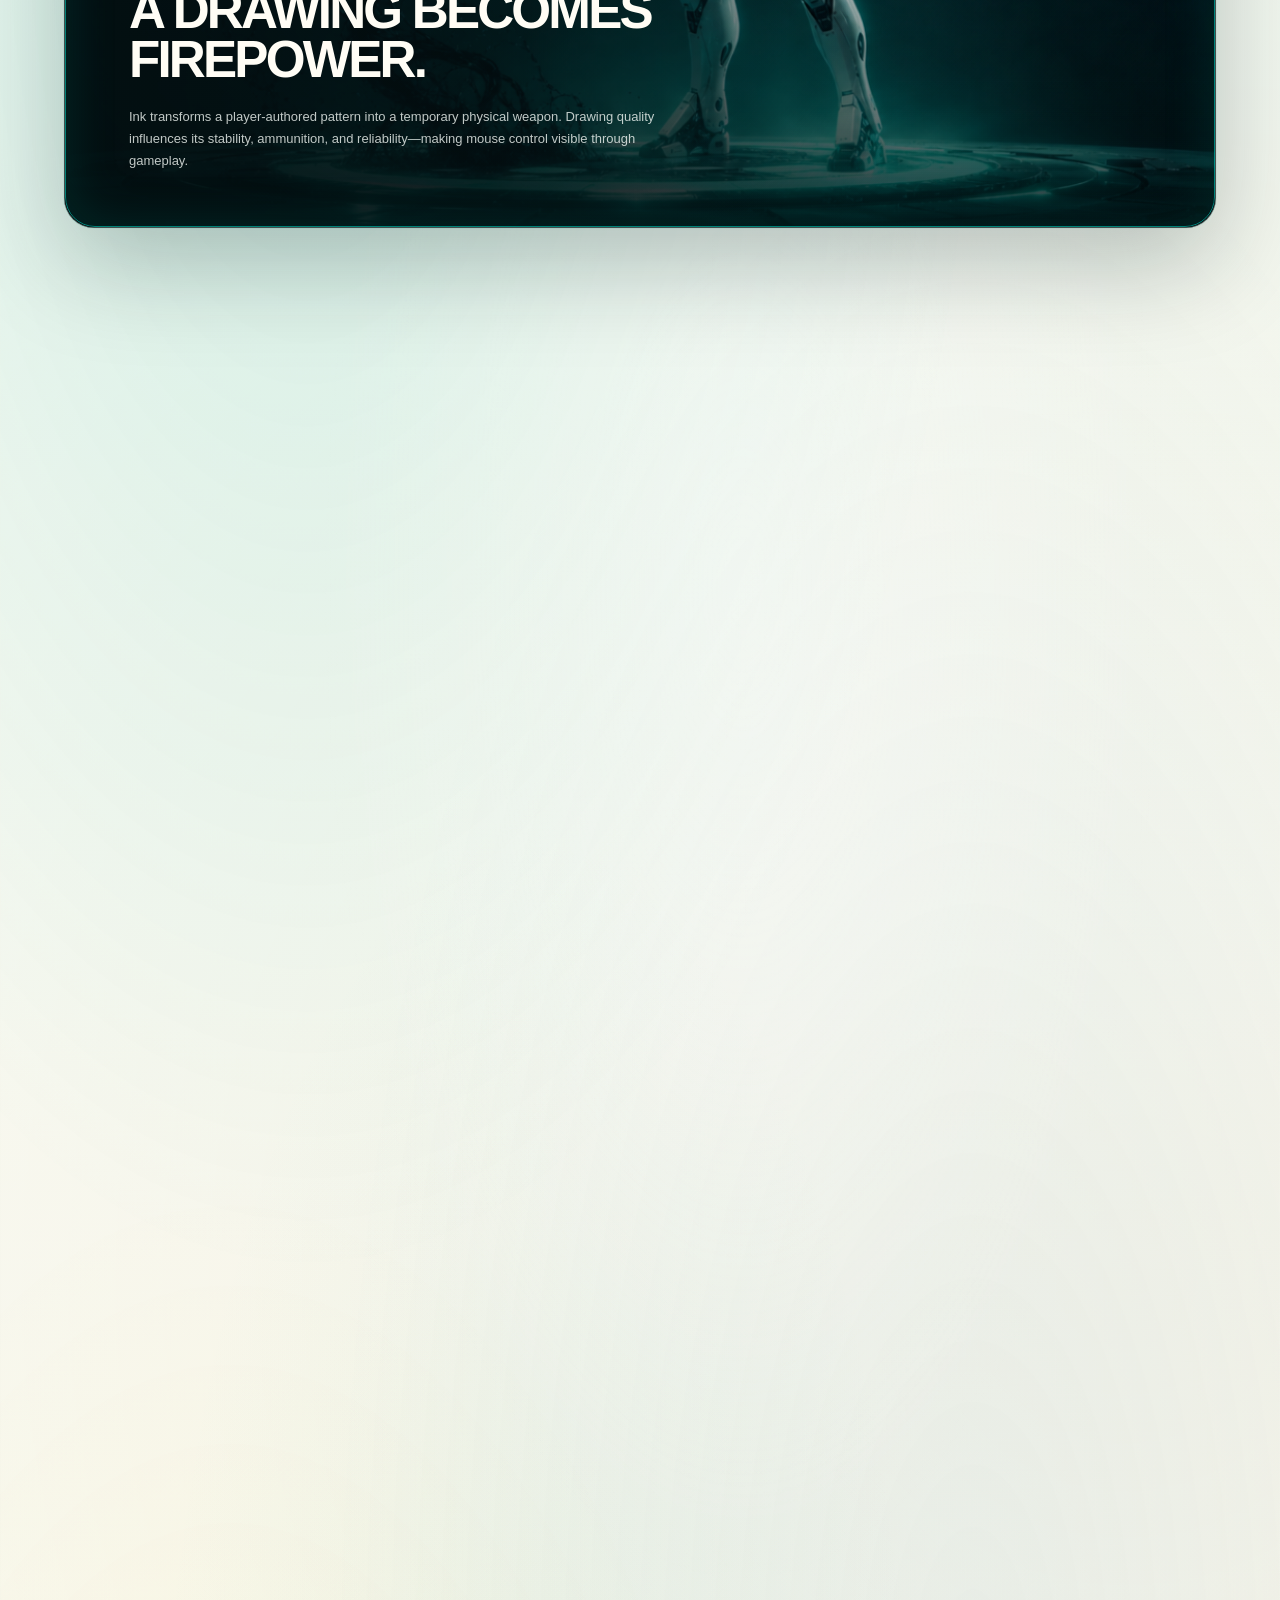
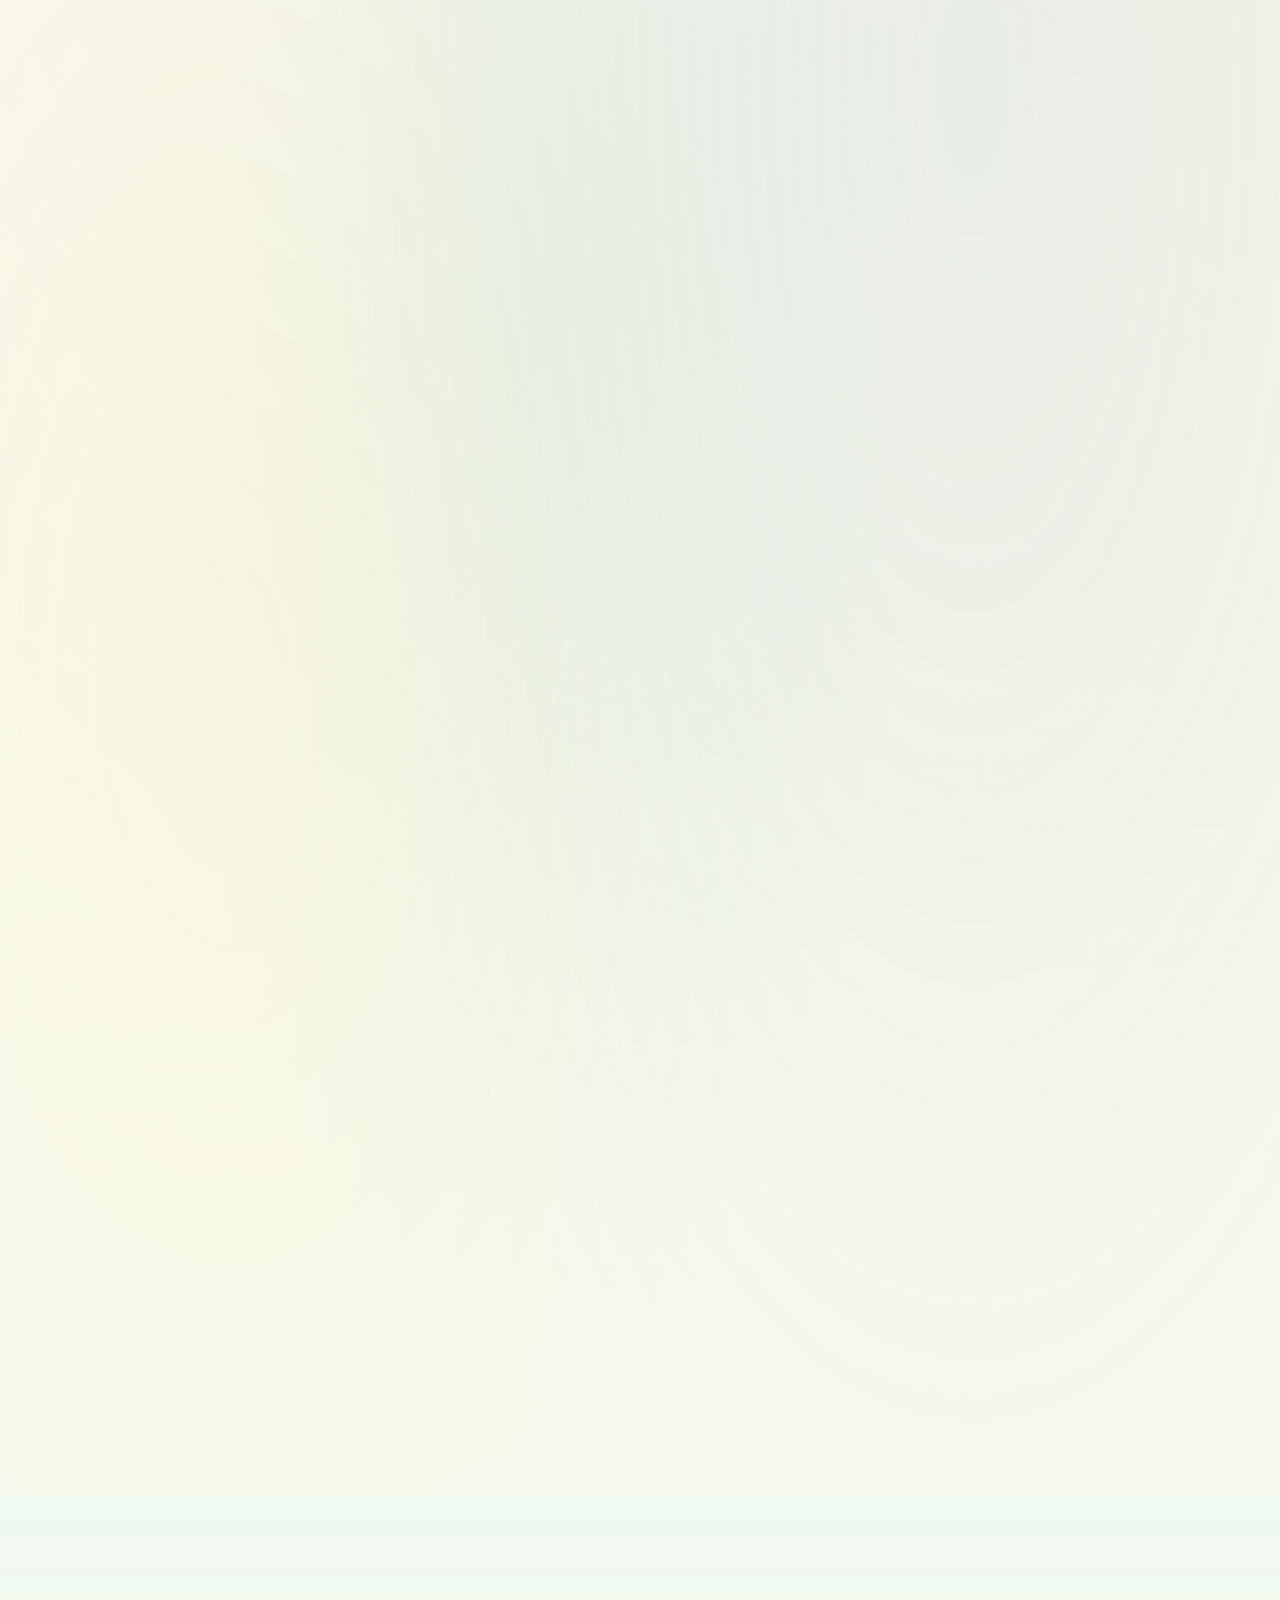
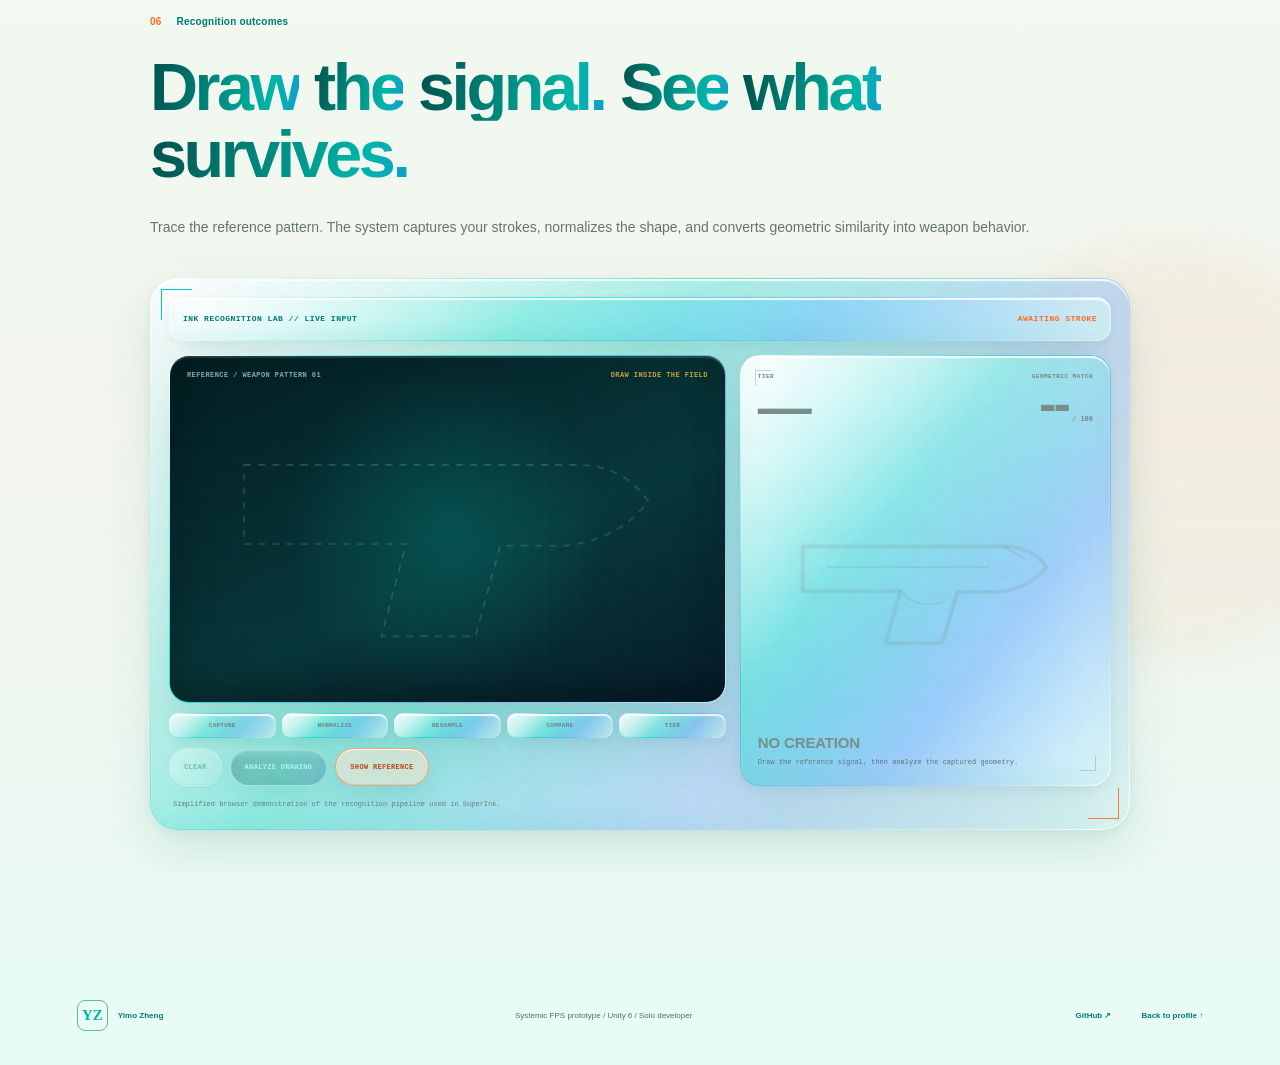
==== commit 364c38af: "Load GSAP and ScrollTrigger from bundled site assets" ====
--- a/site/index.html
+++ b/site/index.html
@@ -407,6 +407,8 @@
       <a href="#about">Back to profile ↑</a>
     </footer>
 
+    <script src="./vendor/gsap-3.13.0/gsap.min.js" defer></script>
+    <script src="./vendor/gsap-3.13.0/ScrollTrigger.min.js" defer></script>
     <script src="./script-i18n.js?v=bilingual-02" defer></script>
     <script src="./script-superink-v11.js" defer></script>
     <script src="./script-concept-story.js?v=20260728-order" defer></script>
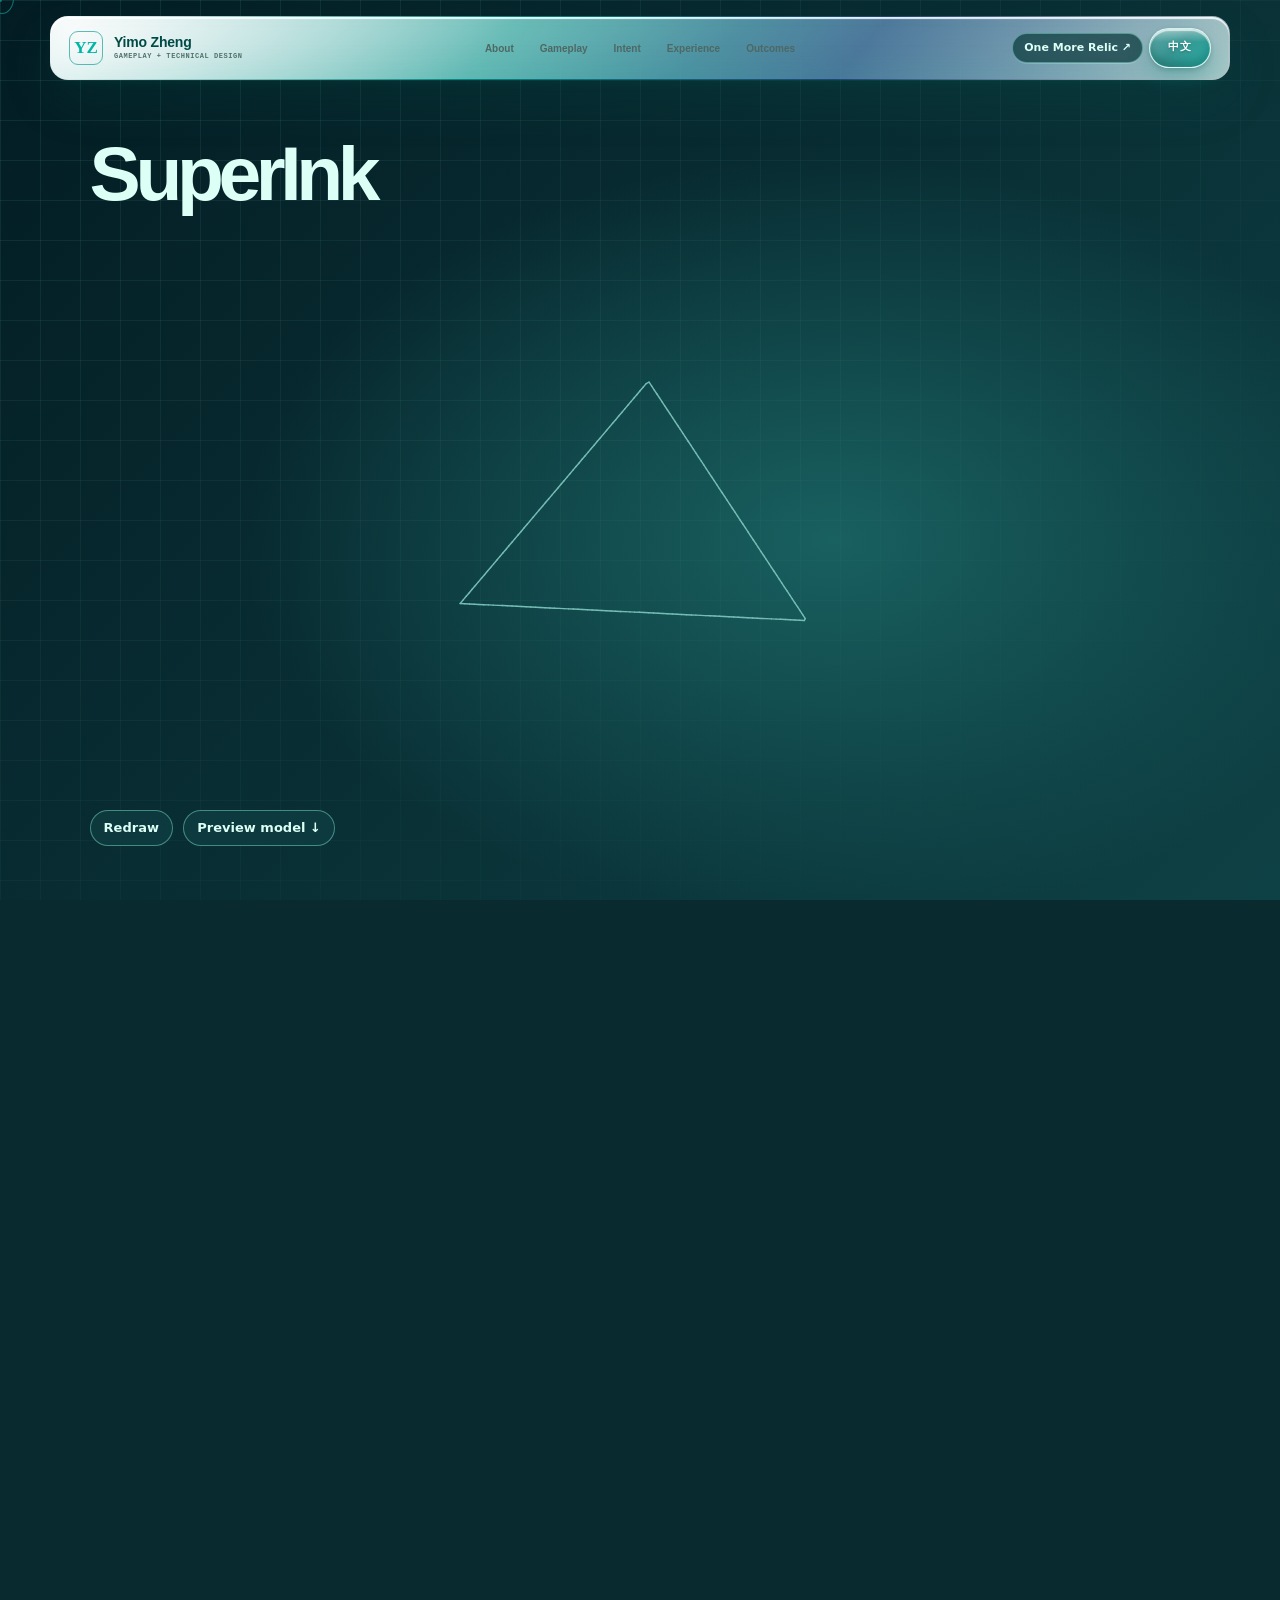
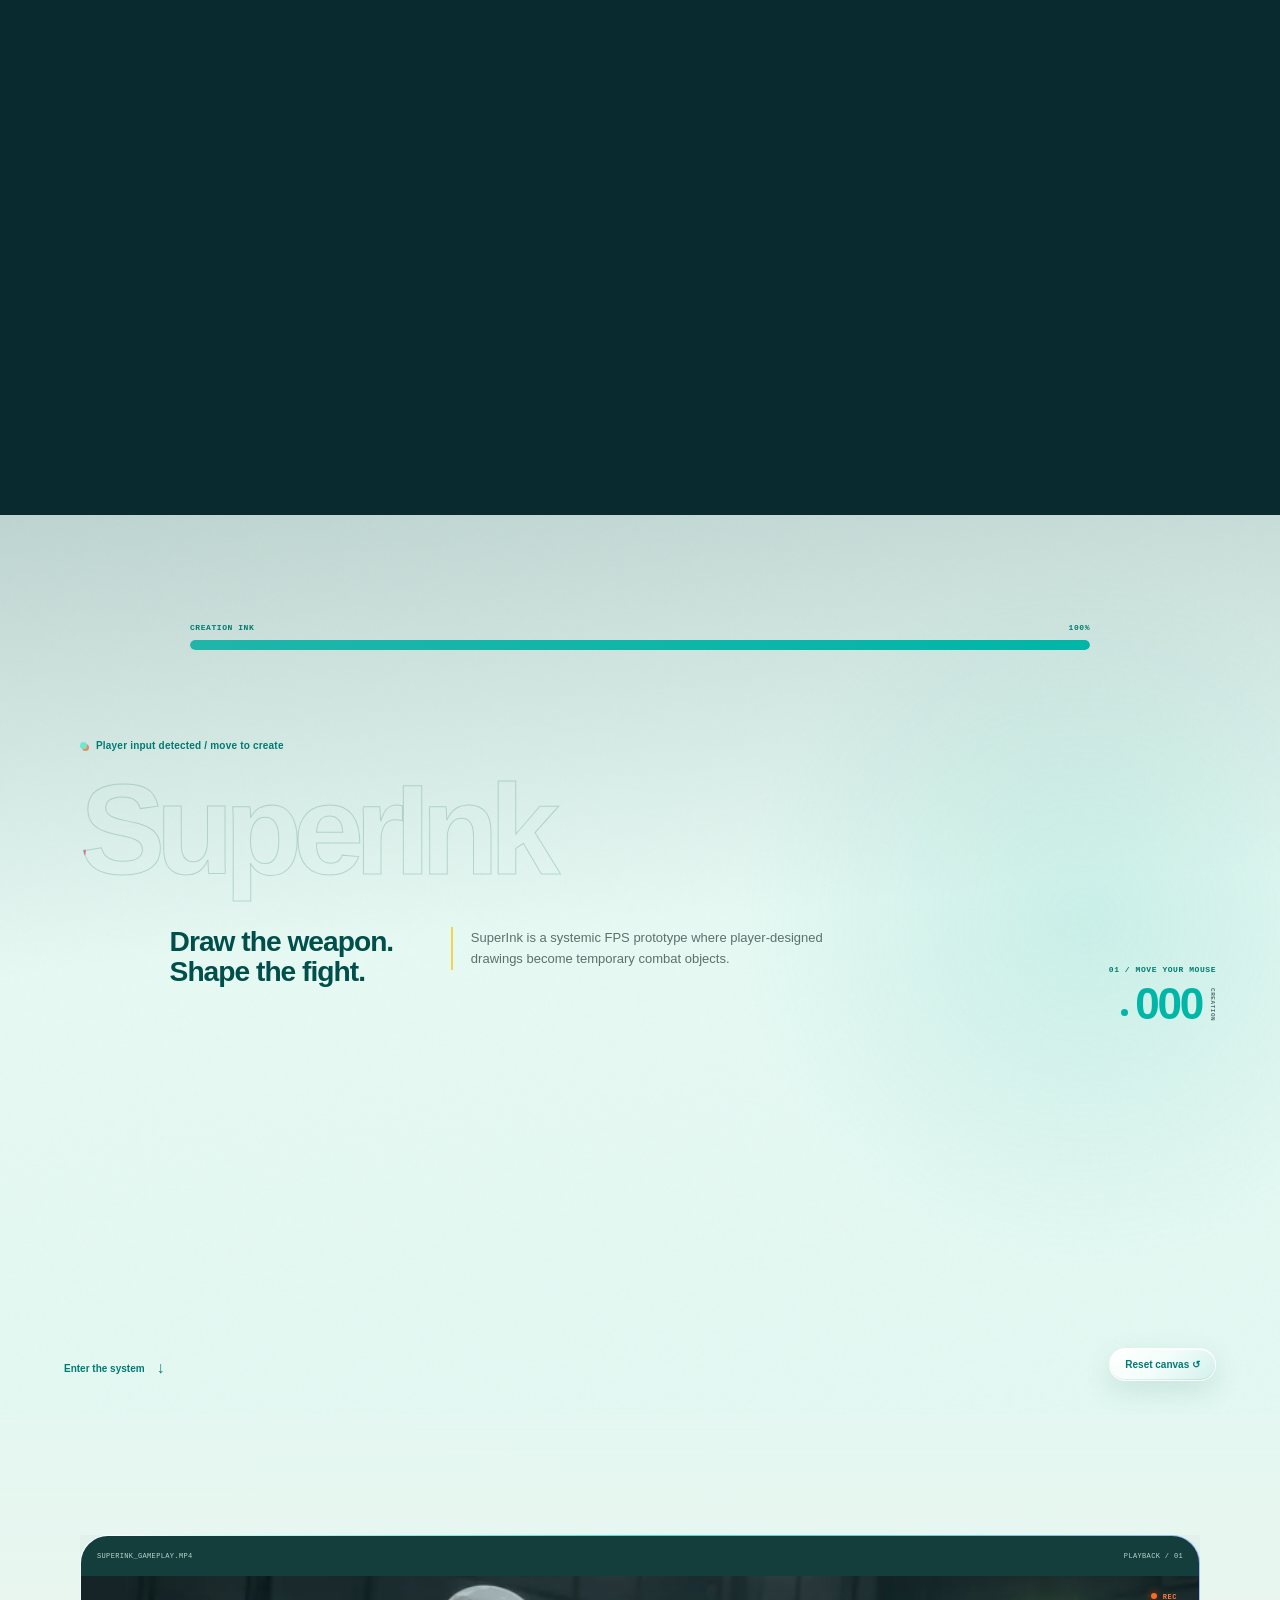
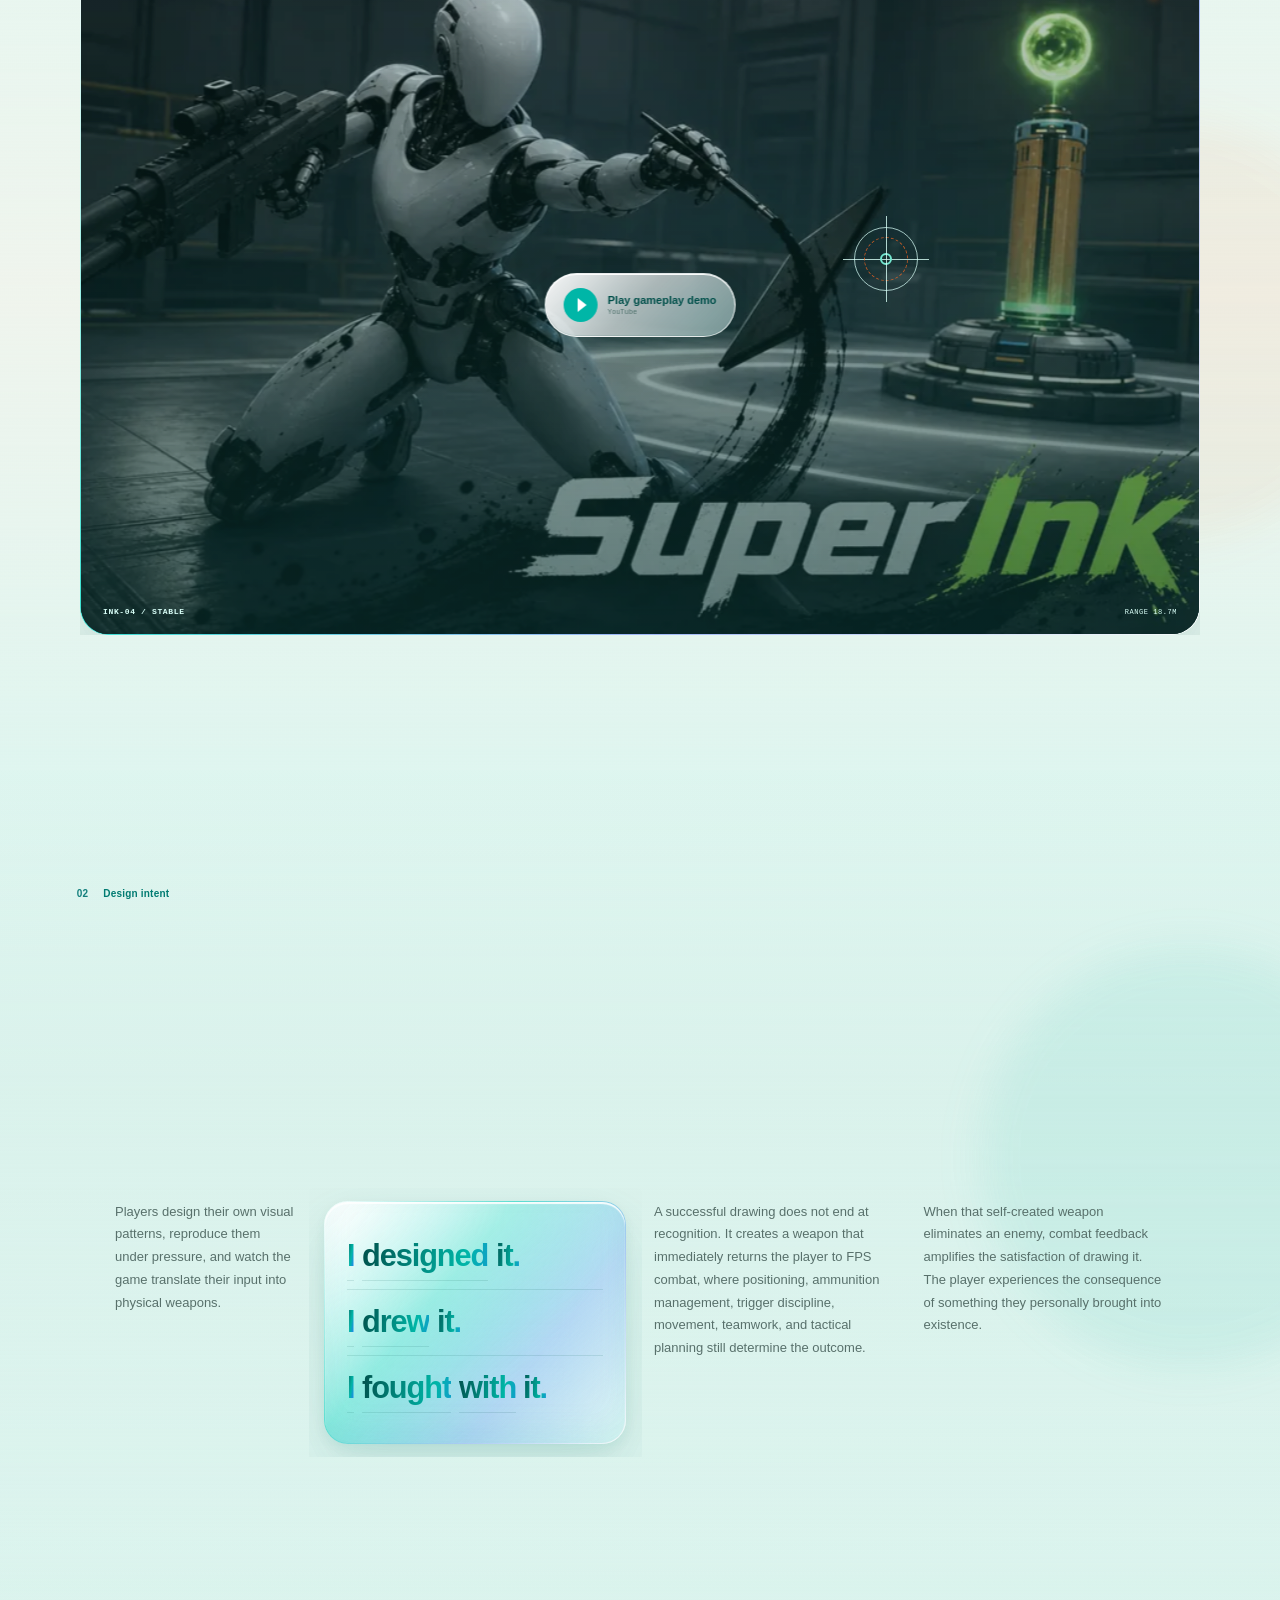
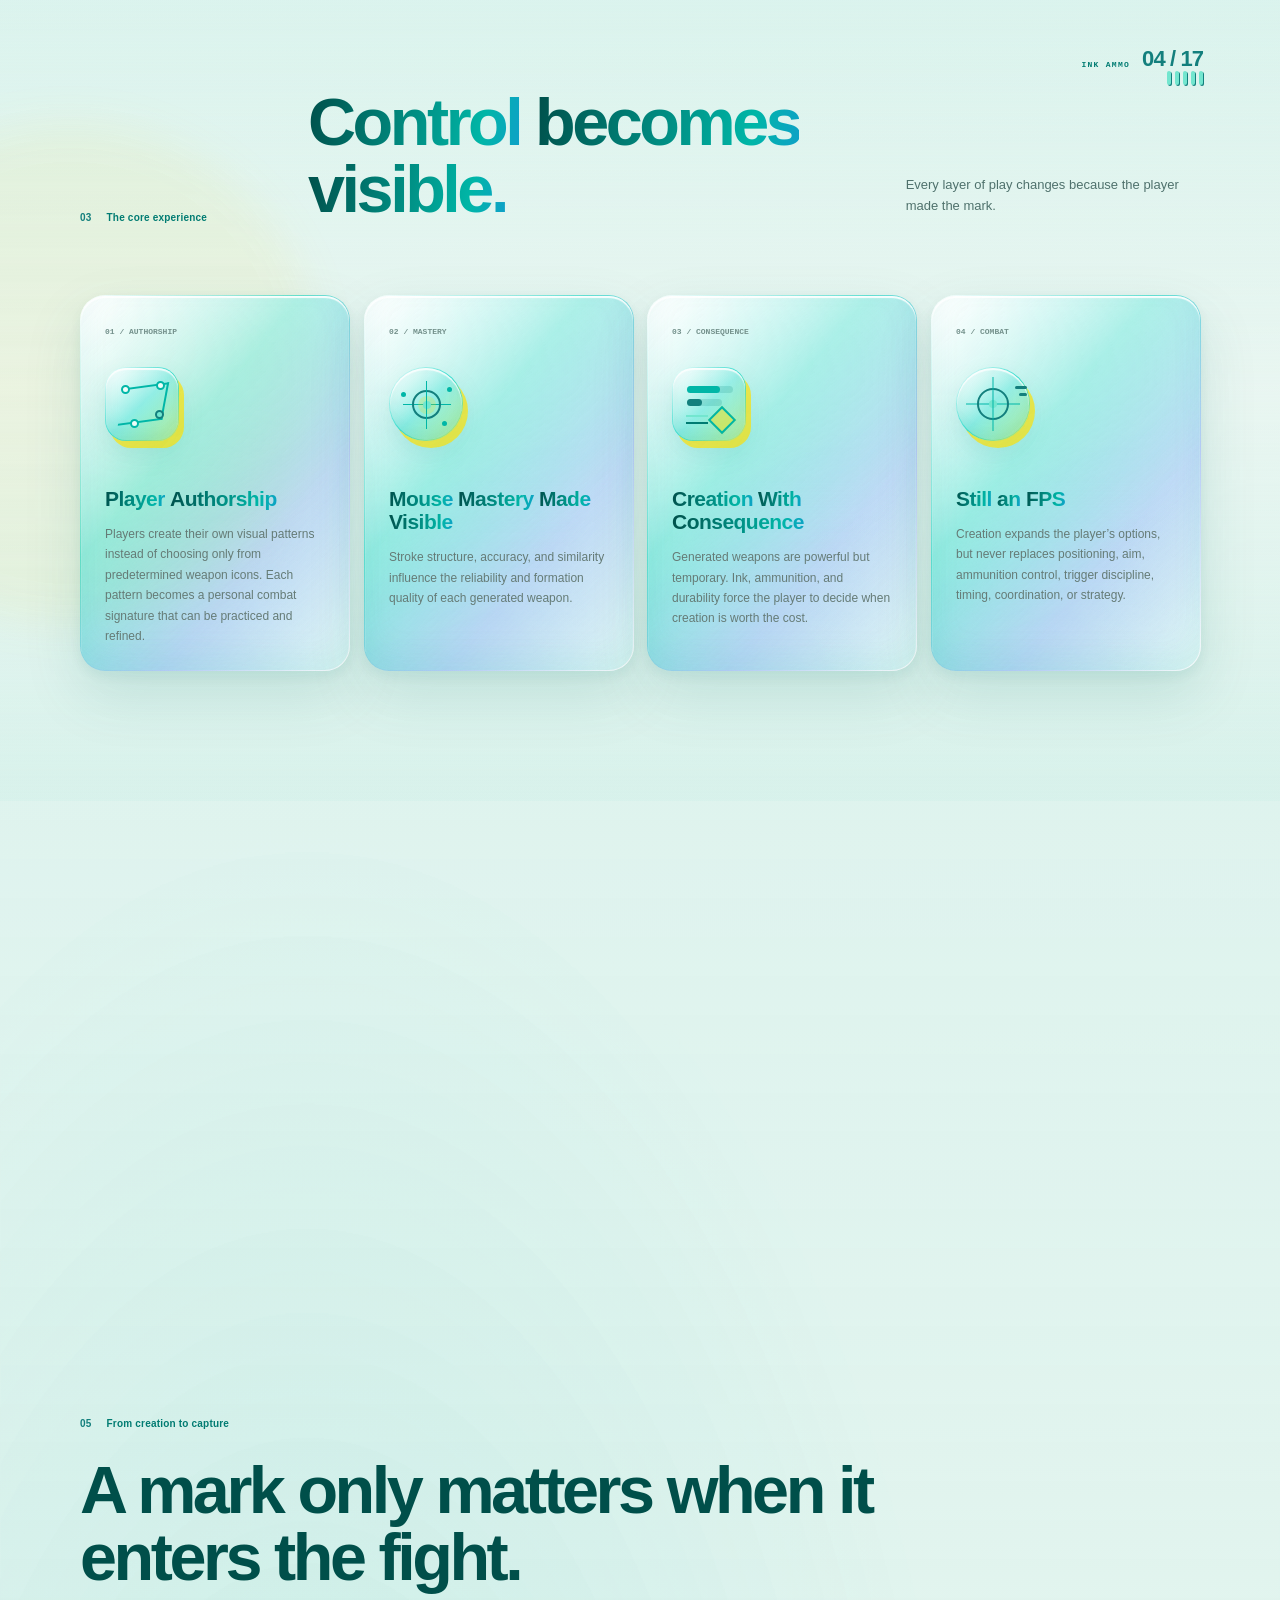
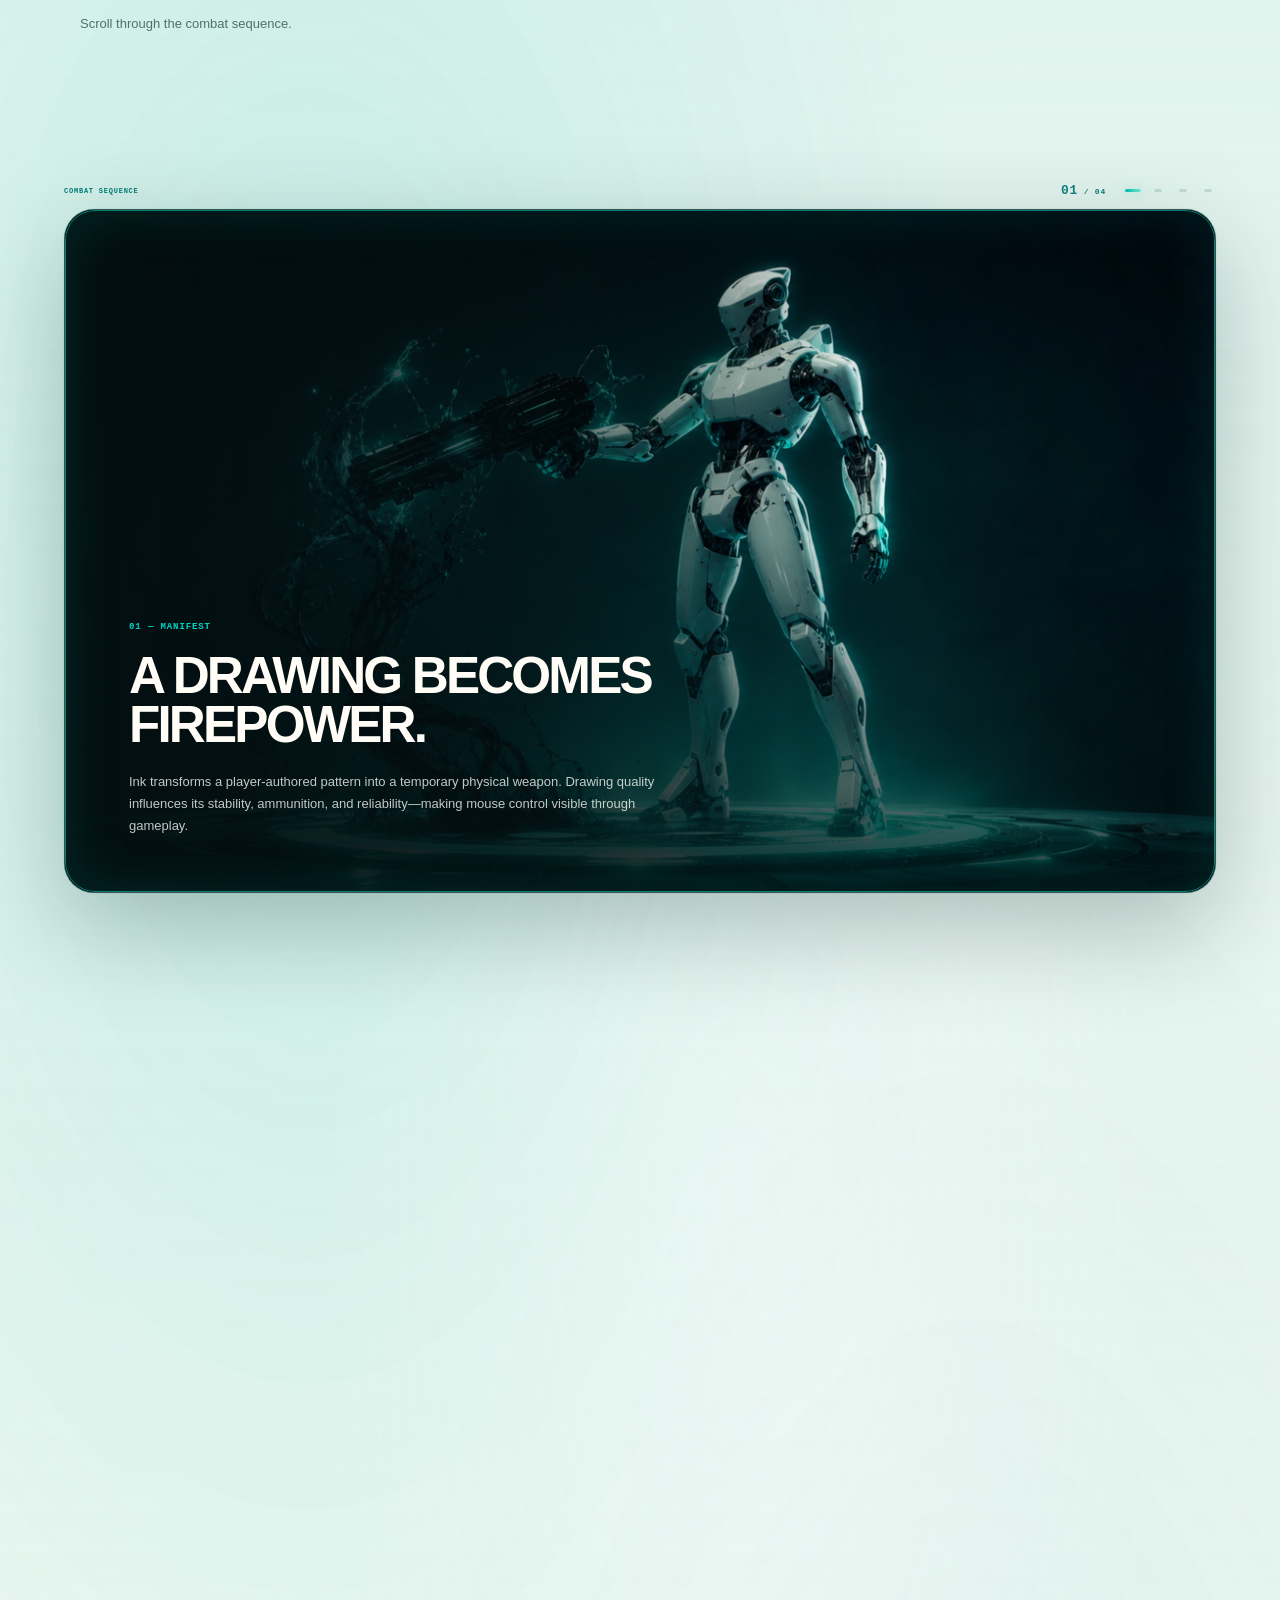
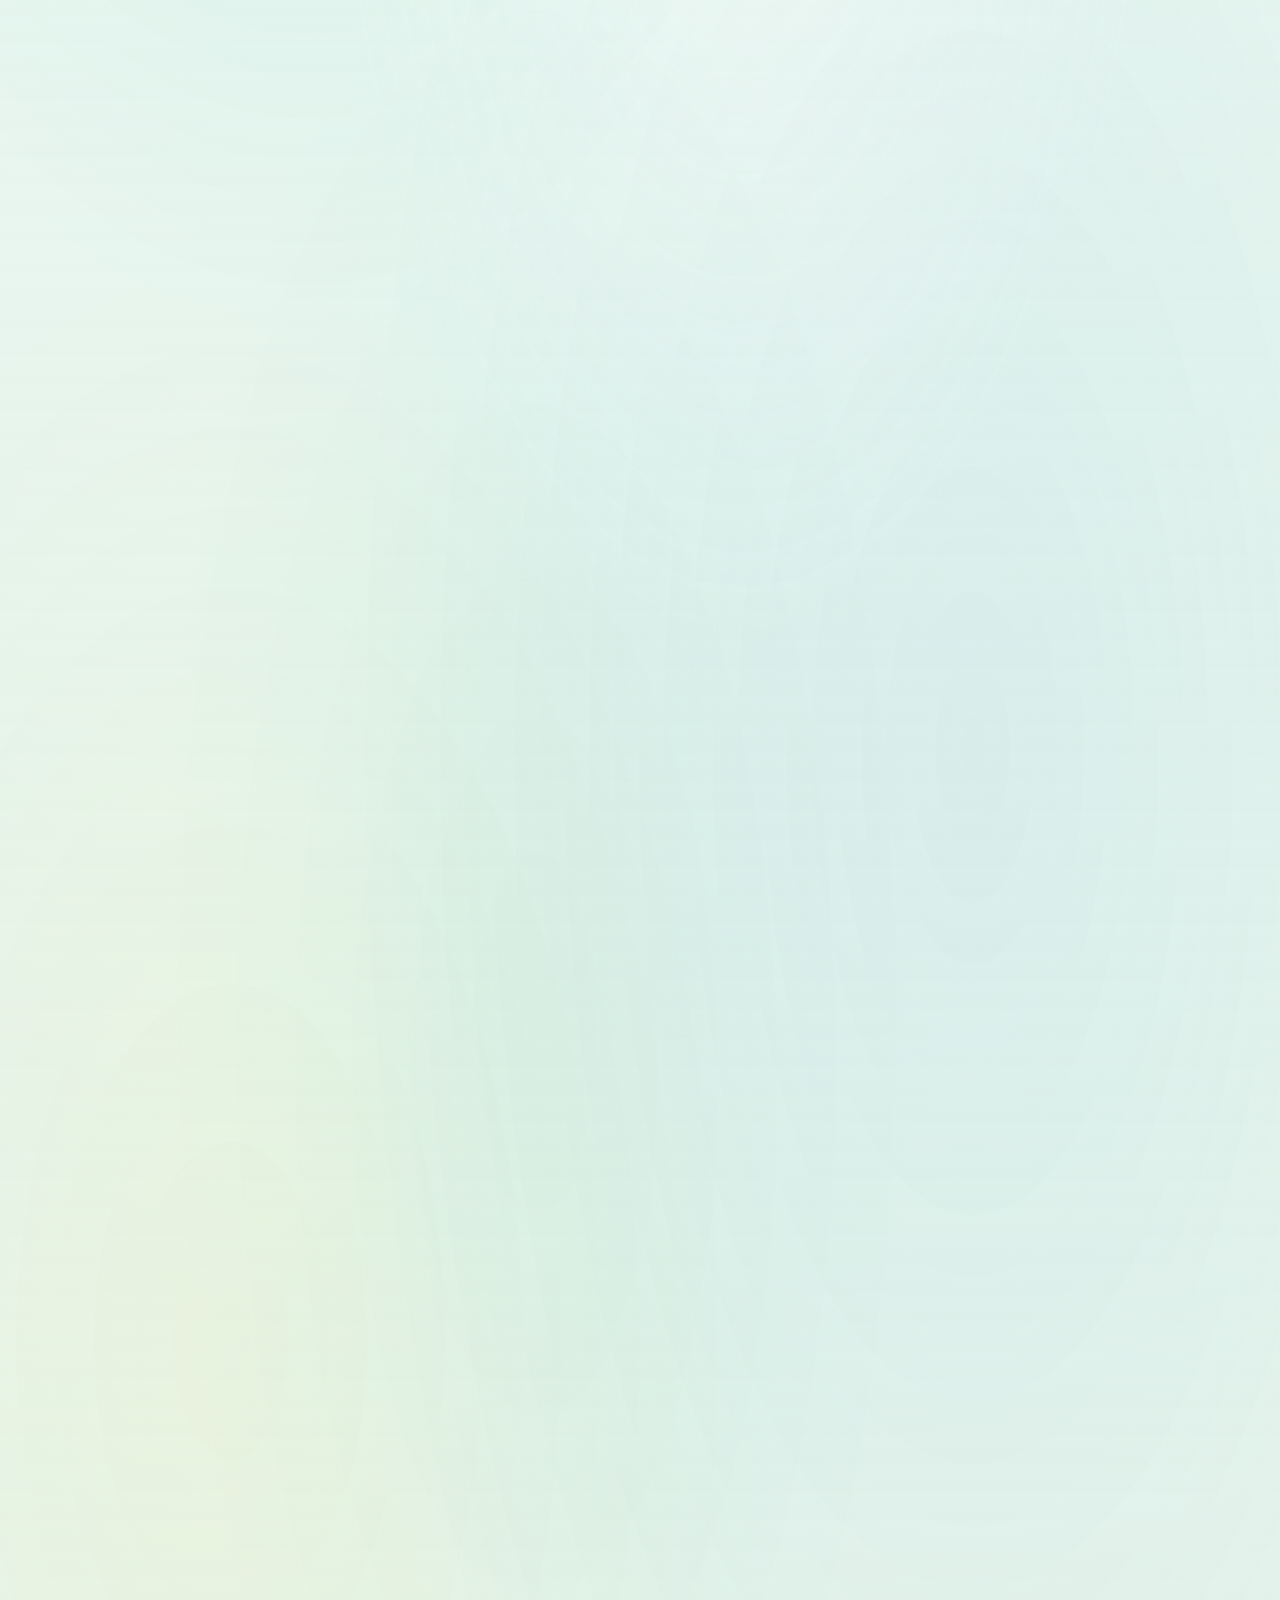
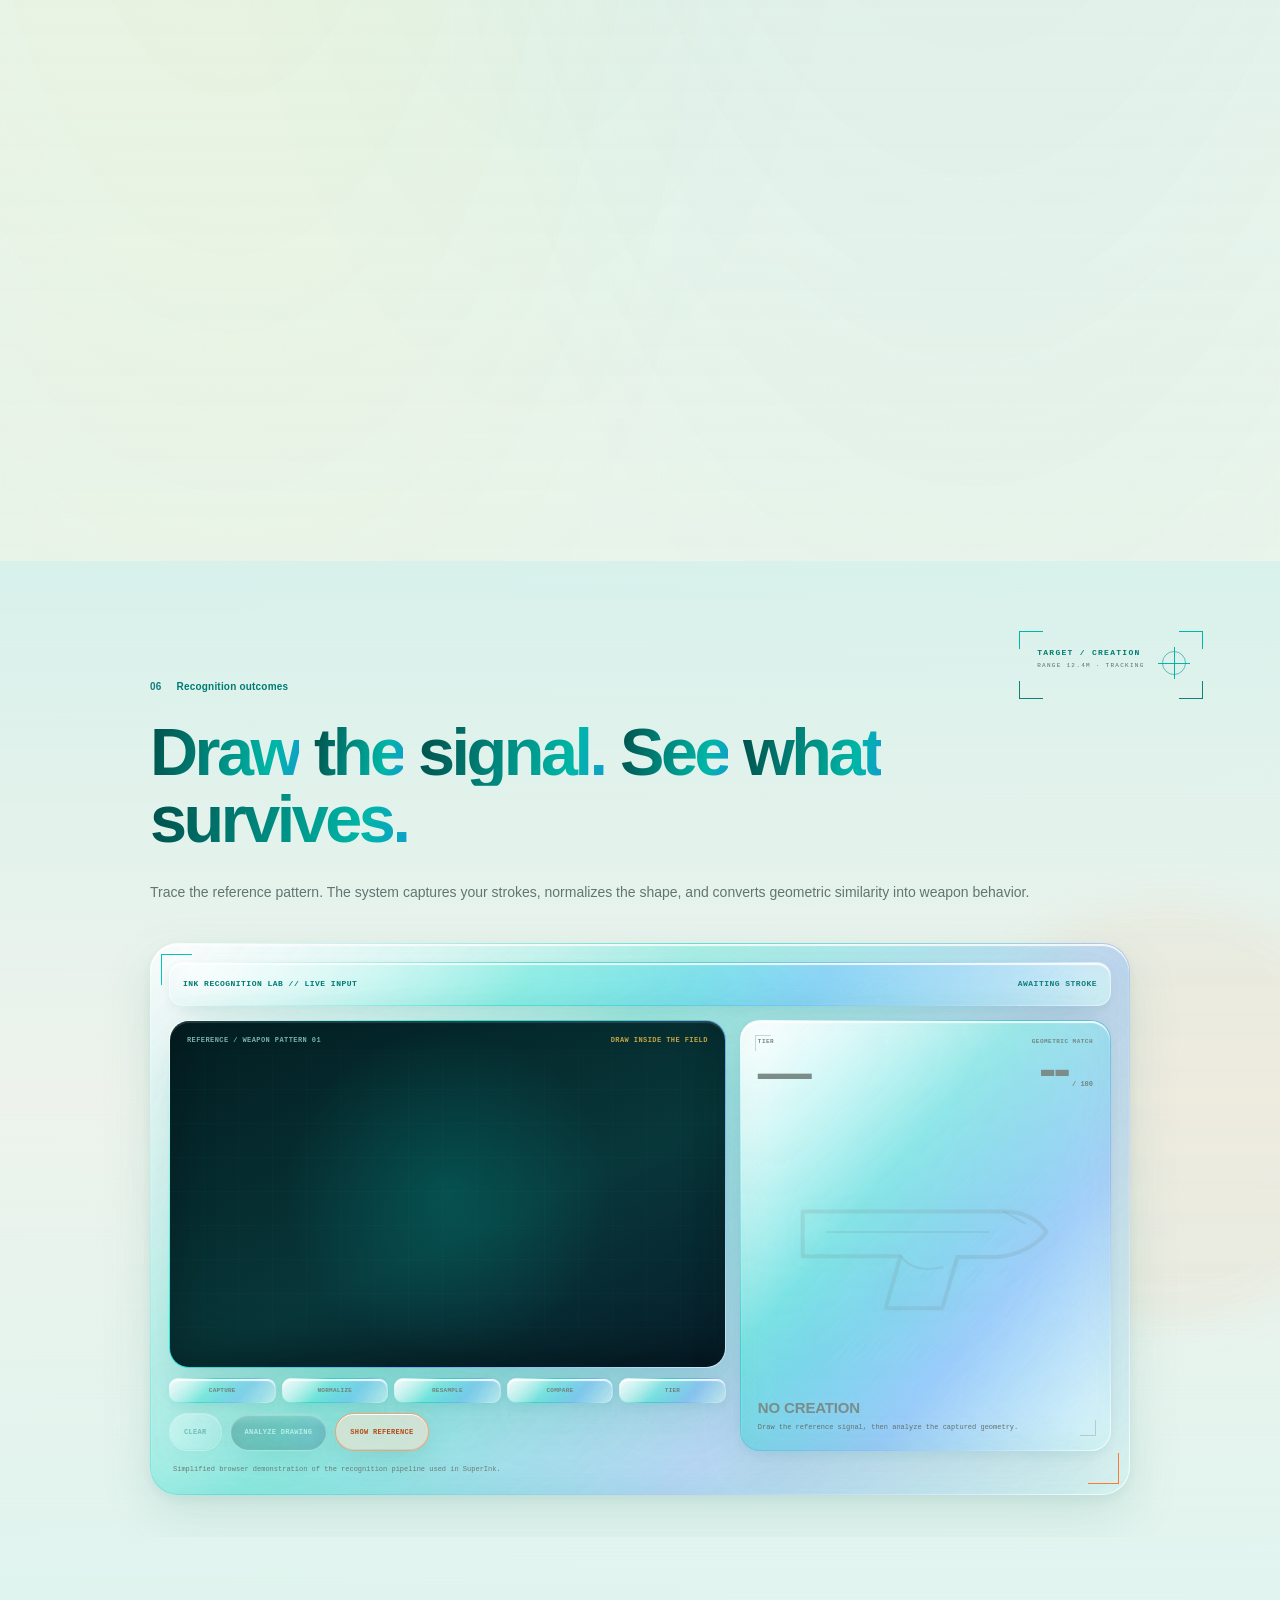
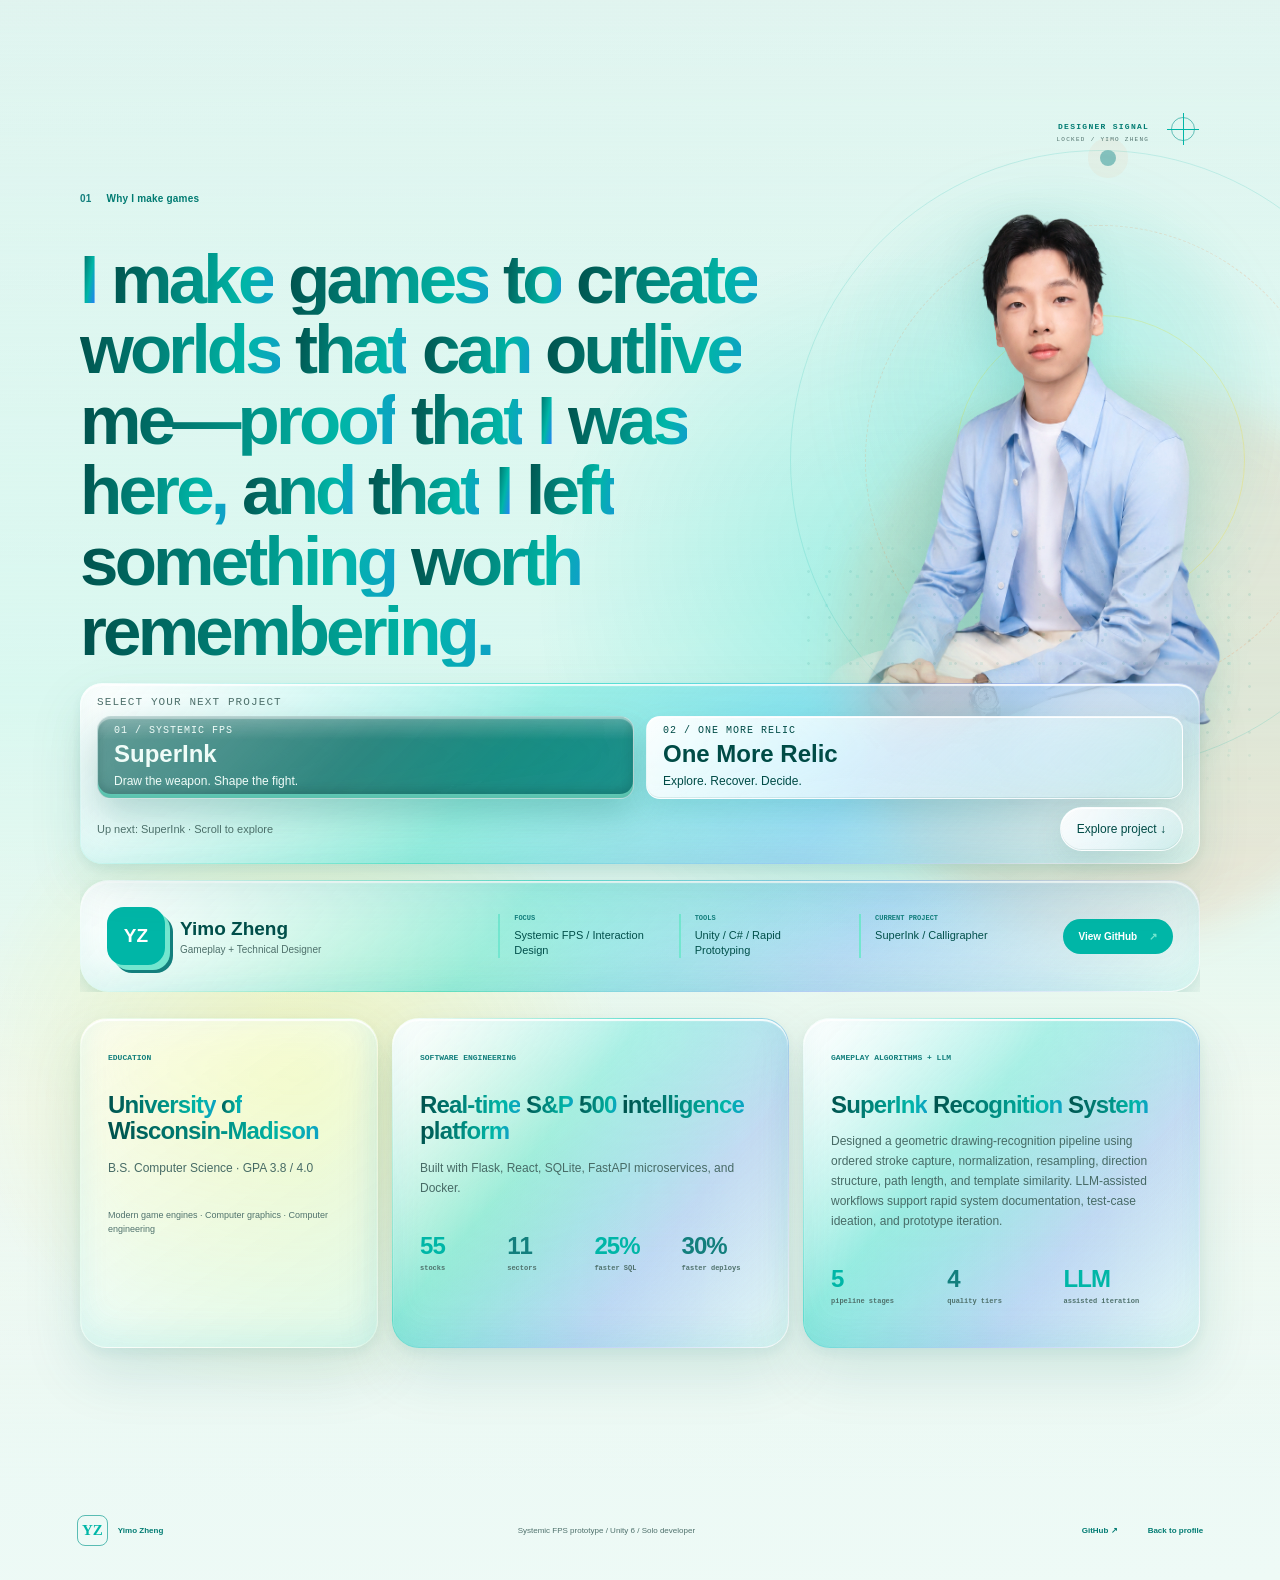
==== commit 8ea93c5a: "Open SuperInk with a scroll-driven sketch and rotatable wireframe AK" ====
--- a/site/index.html
+++ b/site/index.html
@@ -13,6 +13,7 @@
       <link rel="stylesheet" href="./styles-project-selector.css?v=20260908-compact">
   <link rel="stylesheet" href="./styles-relic-showcase.css?v=gallery-reading-18">
   <link rel="stylesheet" href="./styles-liquid-glass.css?v=glass-03">
+    <link rel="stylesheet" href="./ink-studio.css">
   </head>
   <body>
     <div class="cursor" aria-hidden="true"><i></i></div>
@@ -34,6 +35,13 @@
     </header>
 
     <main>
+      <section id="ink-studio" aria-labelledby="studio-title">
+        <div class="studio-pin">
+          <div class="studio-heading"><h1 id="studio-title">SuperInk</h1><p data-studio-hint></p></div>
+          <canvas class="studio-canvas" tabindex="0" aria-label="SuperInk drawing and model viewer"></canvas>
+          <div class="studio-controls"><button type="button" data-studio-reset>Redraw</button><button type="button" data-studio-next>Preview model ↓</button></div>
+        </div>
+      </section>
       <section class="hero" id="hero" aria-labelledby="hero-title">
         <canvas id="brush-canvas" aria-hidden="true"></canvas>
         <div class="paper-grain" aria-hidden="true"></div>
@@ -404,7 +412,7 @@
       <div><span class="seal small" aria-hidden="true">YZ</span><strong>Yimo Zheng</strong></div>
       <p>Systemic FPS prototype / Unity 6 / Solo developer</p>
       <a href="https://github.com/zhengyimo882-glitch" target="_blank" rel="noreferrer">GitHub ↗</a>
-      <a href="#about">Back to profile ↑</a>
+      <a href="#about">Back to profile</a>
     </footer>
 
     <script src="./vendor/gsap-3.13.0/gsap.min.js" defer></script>
@@ -415,7 +423,8 @@
     <script src="./script-recognition-lab.js" defer></script>
       <script src="./relic-config.js?v=shop-en-17" defer></script>
     <script src="./script-relic-gallery.js?v=bilingual-01" defer></script><script src="./script-relic.js?v=bilingual-01" defer></script>
-    <script src="./script-project-selector.js?v=bilingual-01" defer></script>
+    <script src="./script-project-selector.js?v=studio-1" defer></script>
     <script src="./script-relic-text.js?v=bilingual-01" defer></script>
+    <script src="./ink-studio.js" defer></script>
   </body>
 </html>
--- a/site/ink-studio.css
+++ b/site/ink-studio.css
@@ -0,0 +1,25 @@
+#ink-studio { position:relative; height:235vh; height:235svh; background:#092b30; color:#dcfff6; }
+#ink-studio[hidden] { display:none; }
+.studio-pin { height:100vh; height:100svh; position:sticky; top:0; overflow:hidden; isolation:isolate; background:radial-gradient(ellipse at 65% 60%,#196060 0%,transparent 50%),linear-gradient(135deg,#031c23,#0e4145); }
+.studio-pin::before { content:""; position:absolute; inset:0; pointer-events:none; background-image:linear-gradient(#97ffe716 1px,transparent 1px),linear-gradient(90deg,#97ffe716 1px,transparent 1px); background-size:40px 40px; mask-image:linear-gradient(145deg,#000,transparent 88%); }
+.studio-heading { position:absolute; top:max(100px,15%); left:7%; z-index:1; pointer-events:none; }
+.studio-heading h1 { margin:0; font-size:clamp(40px,6vw,90px); line-height:1; letter-spacing:-.07em; color:#dcfff6; }
+.studio-heading p { font:500 clamp(14px,1.4vw,20px)/1.5 system-ui; max-width: min(85vw,600px); color:#a6e9dd; }
+.studio-canvas { position:absolute; left:4%; top:34%; width:92%; height:49%; cursor:crosshair; touch-action:none; }
+.studio-canvas.model-ready { cursor:grab; }
+.studio-canvas.model-ready:active { cursor:grabbing; }
+.studio-controls { position:absolute; bottom:6%; left:7%; display:flex; gap:.65rem; }
+.studio-controls button,.studio-switch { border:1px solid #7de0c780; padding:.65em 1em; border-radius:2rem; background:#103e41cc; color:#dcfff6; backdrop-filter:blur(12px); cursor:pointer; font:600 13px/1.3 system-ui; }
+.studio-switch { font-size:11px; white-space:nowrap; }
+.site-header .project-code { display:flex; align-items:center; gap:6px; }
+.site-header .project-code [data-project-code] { display:none; }
+@media(max-width:650px){.site-header .studio-switch {padding:6px;font-size:10px;} .studio-heading{top:18%} }
+@media(prefers-reduced-motion:reduce){#ink-studio{height:145svh}}
+body:not(.viewing-relic) {
+  --cream:#effcf8; --cream-warm:#dbf3ee; --yellow:#73e6cf; --orange:#137f7d;
+  background:linear-gradient(175deg,#092b30,#e6f9f3 20%,#c5ebe4 65%,#eefaf6);
+}
+body:not(.viewing-relic) .site-header { backdrop-filter:blur(20px) saturate(135%); }
+
+main > #ink-studio { overflow:visible; }
+main > #ink-studio::before, main > #ink-studio::after { content:none; }
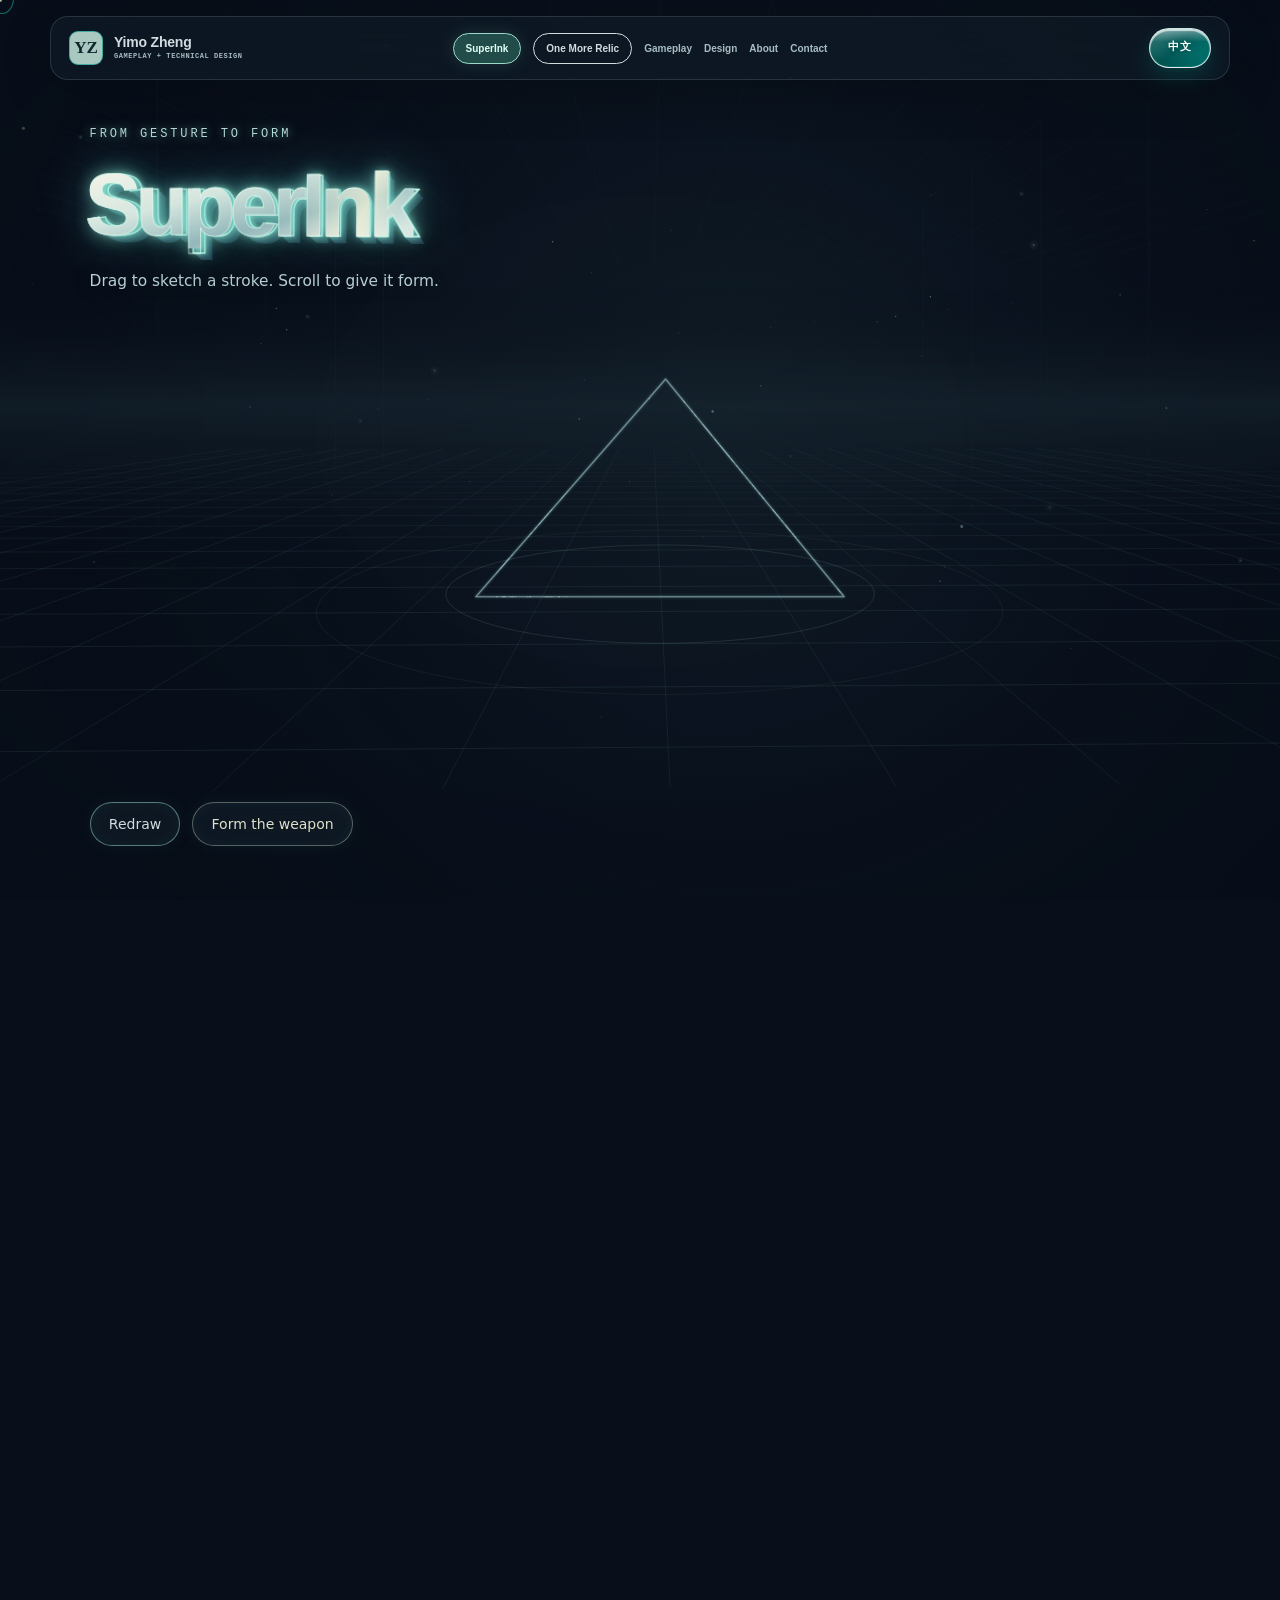
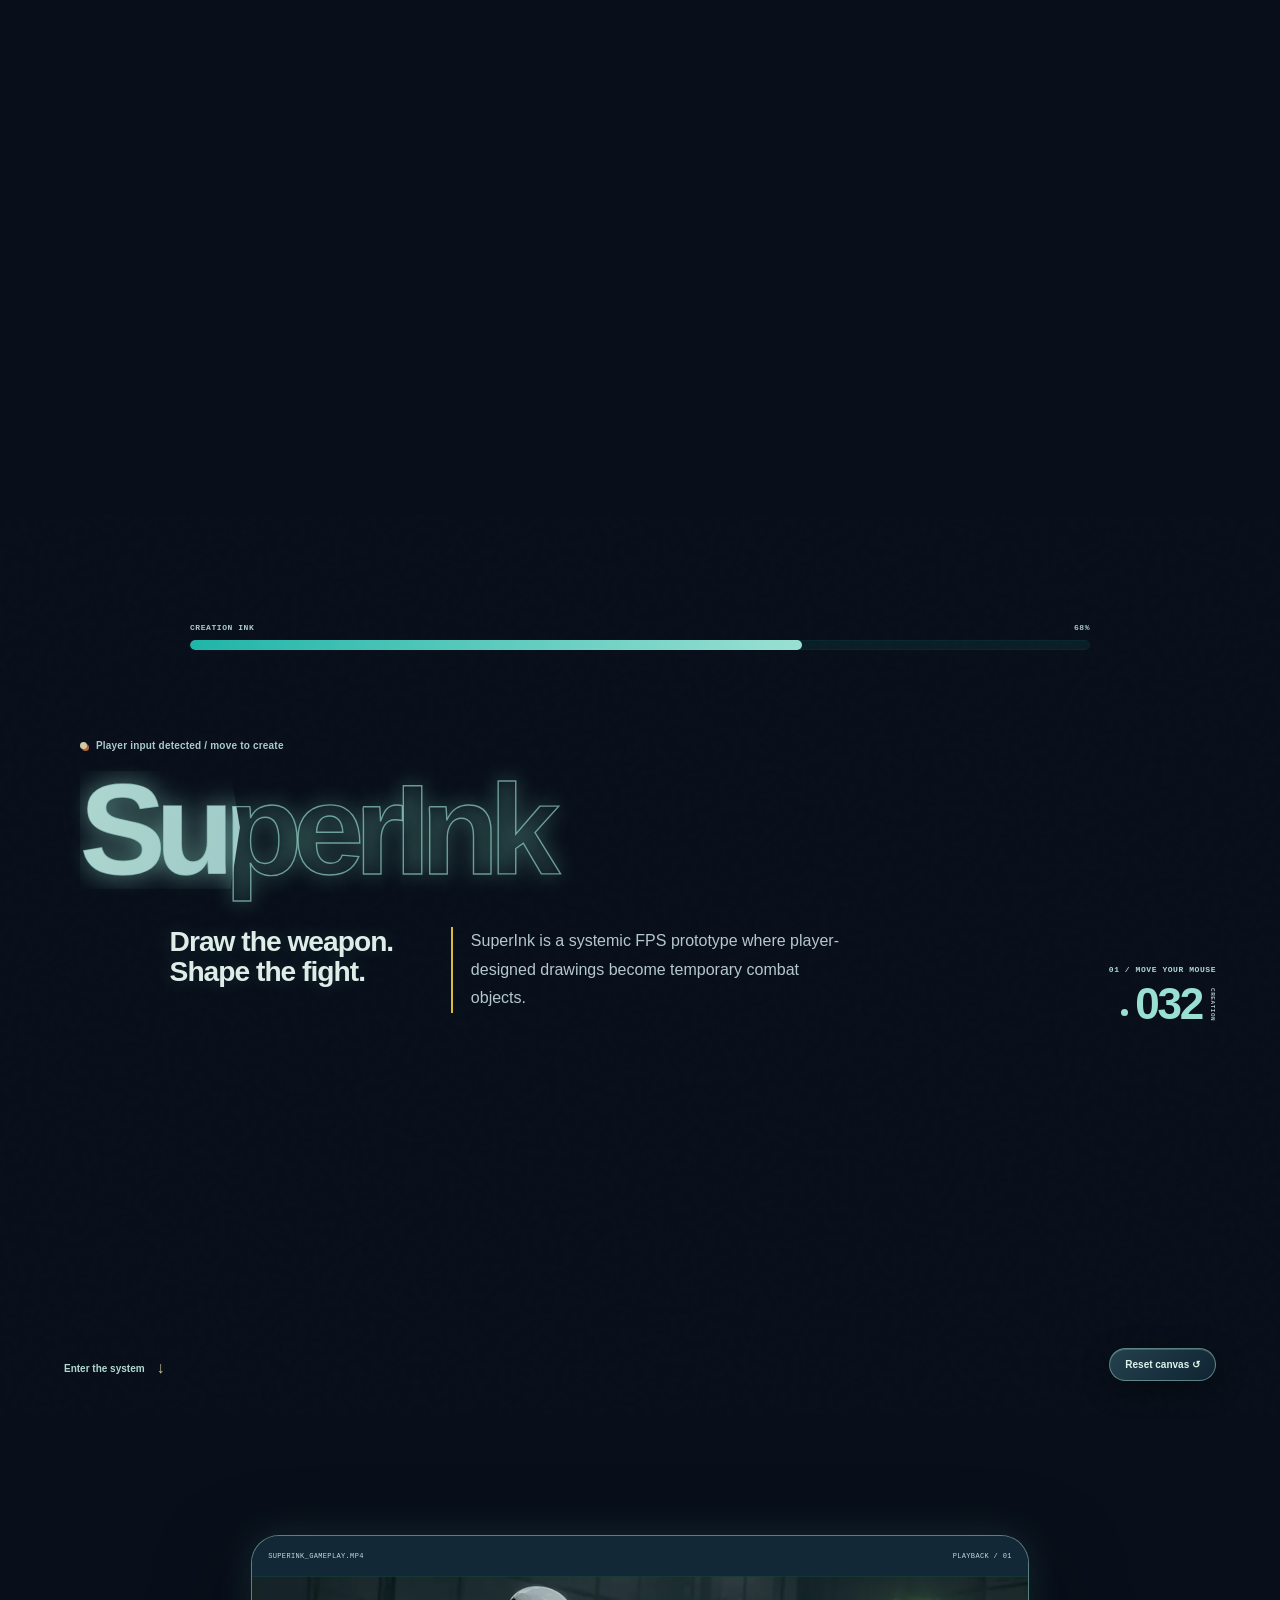
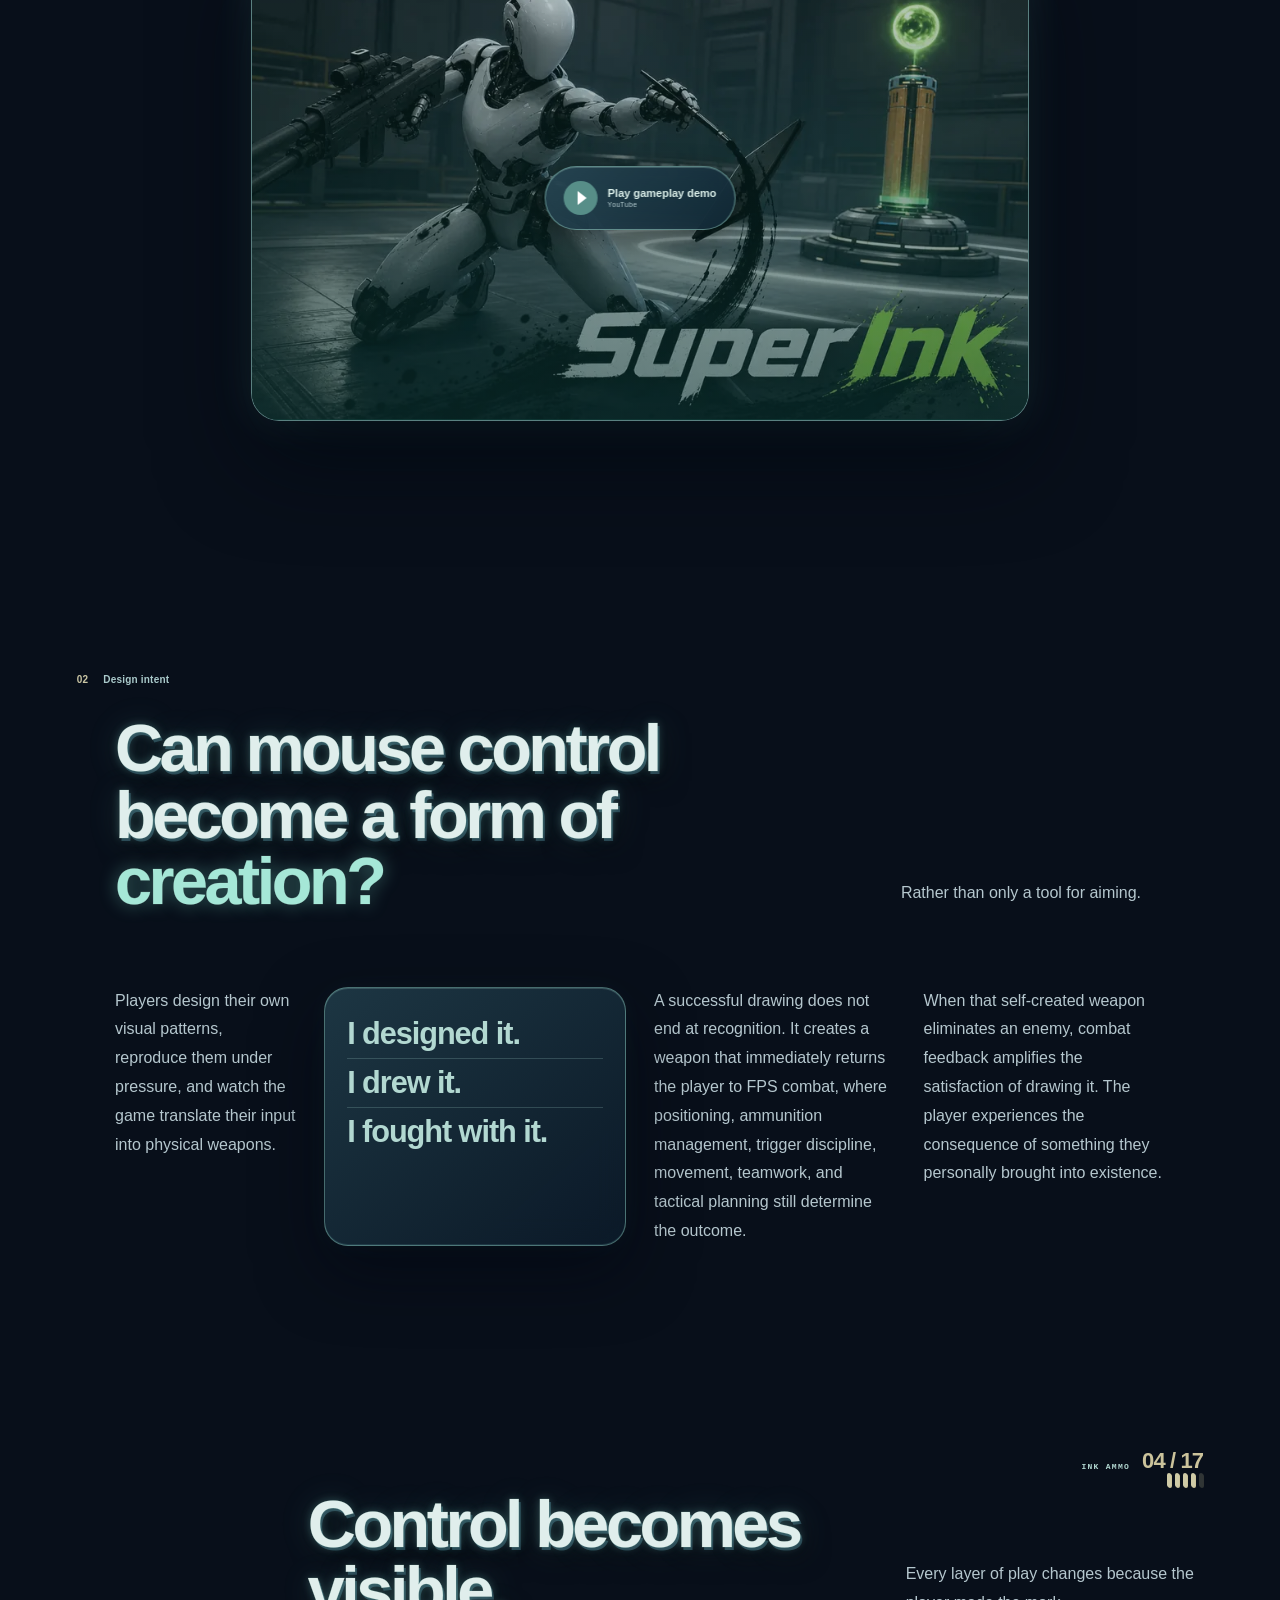
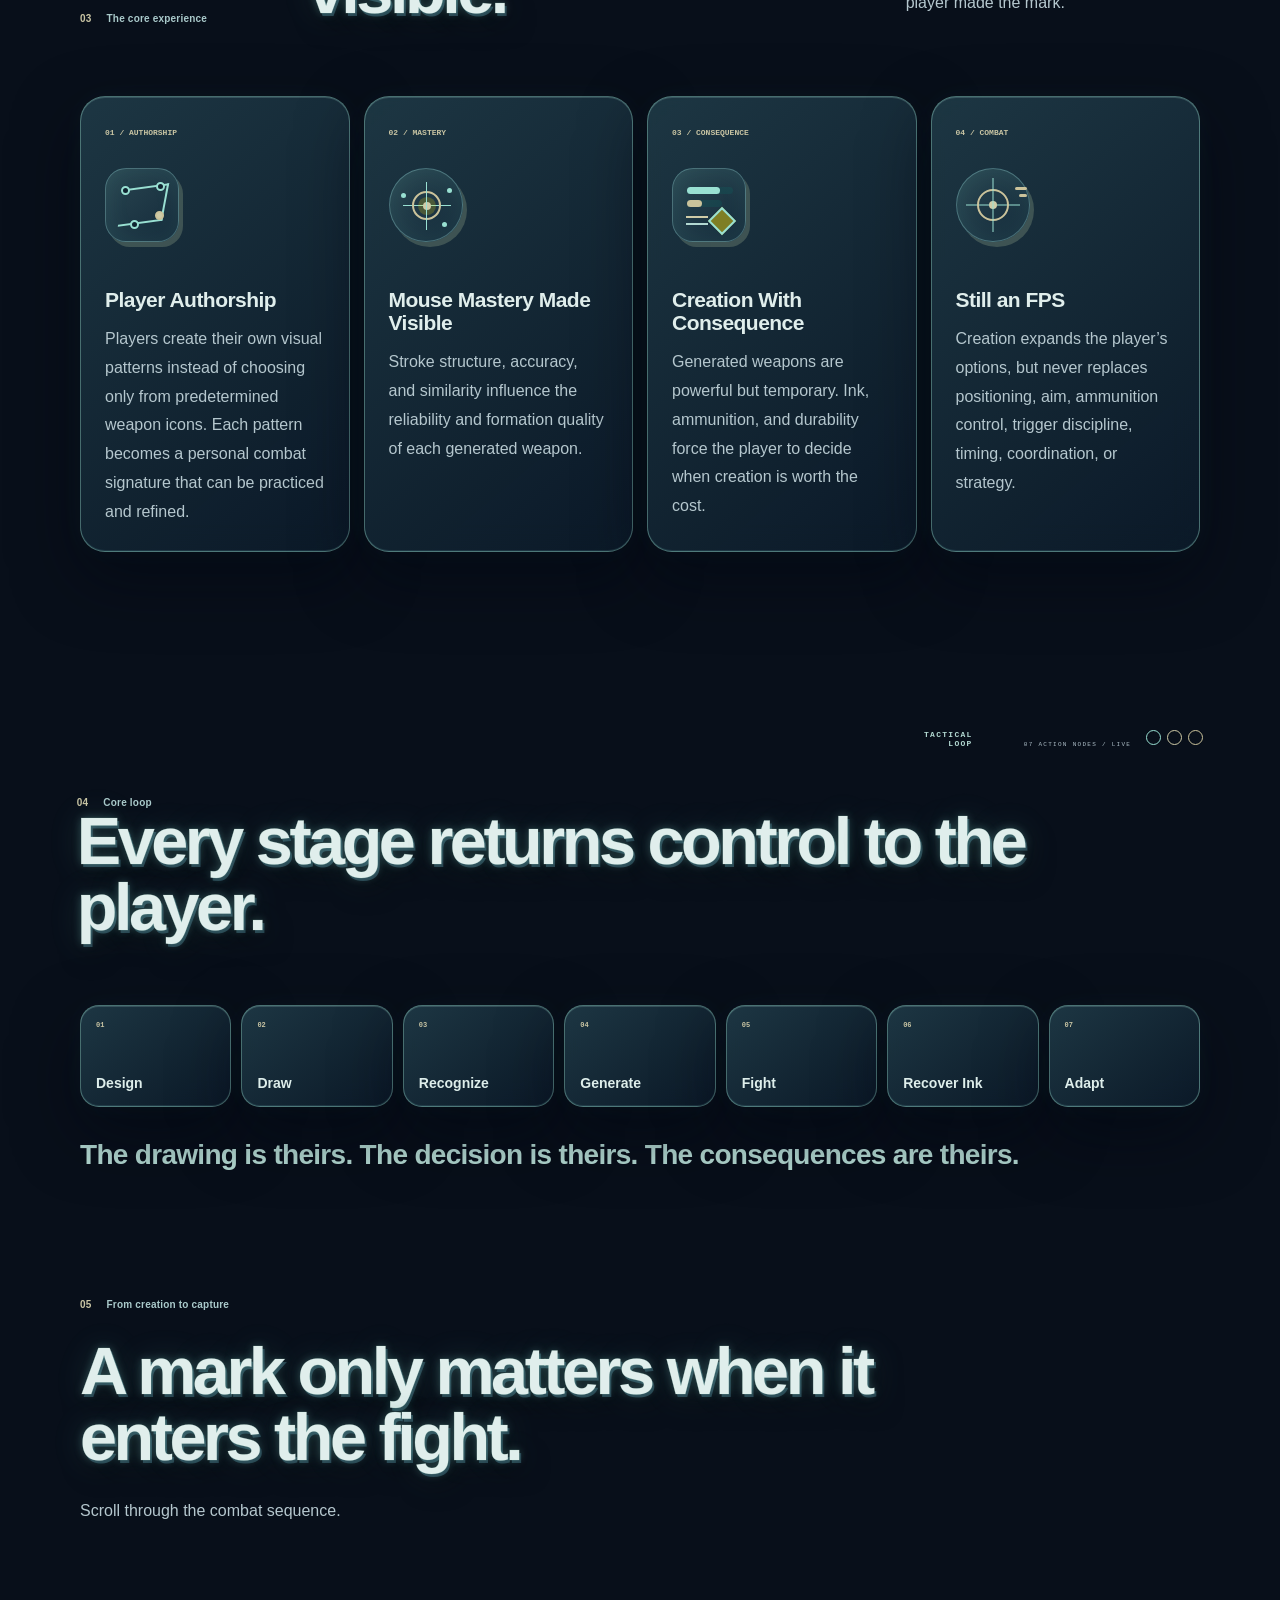
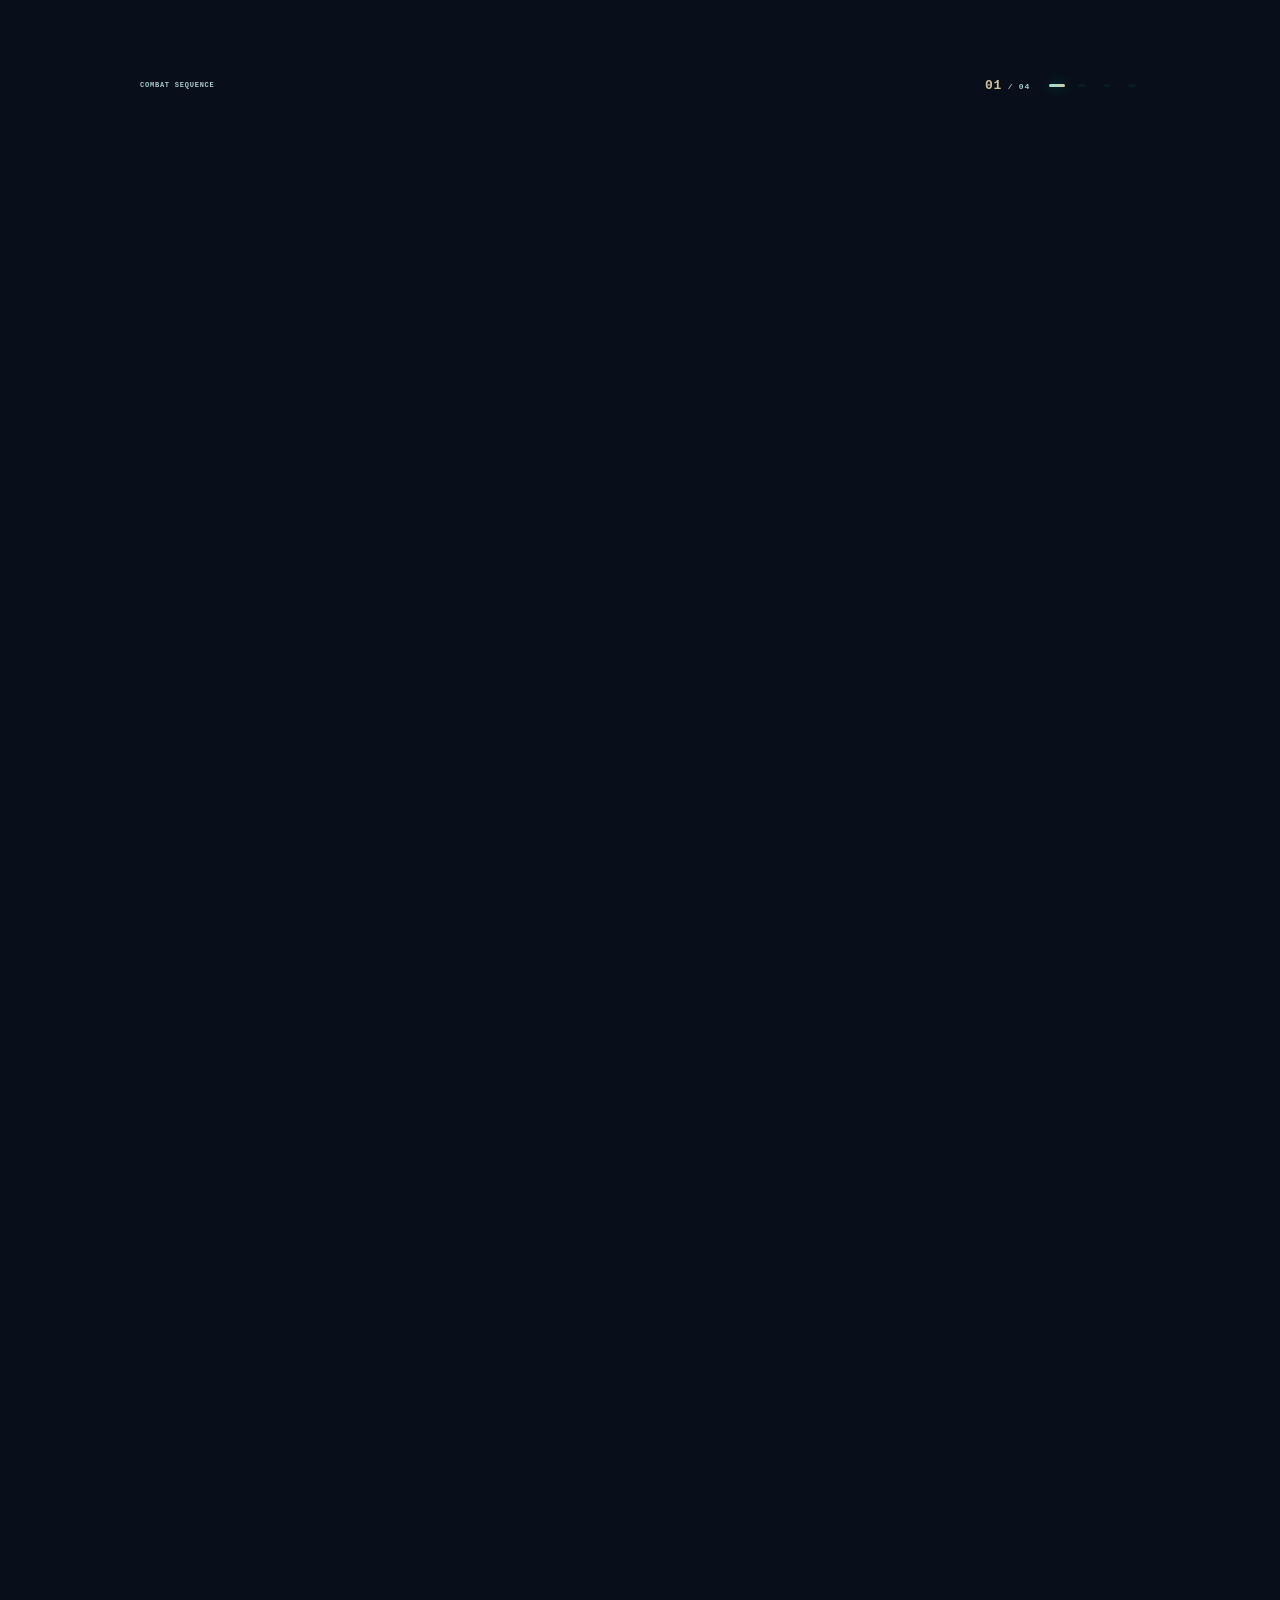
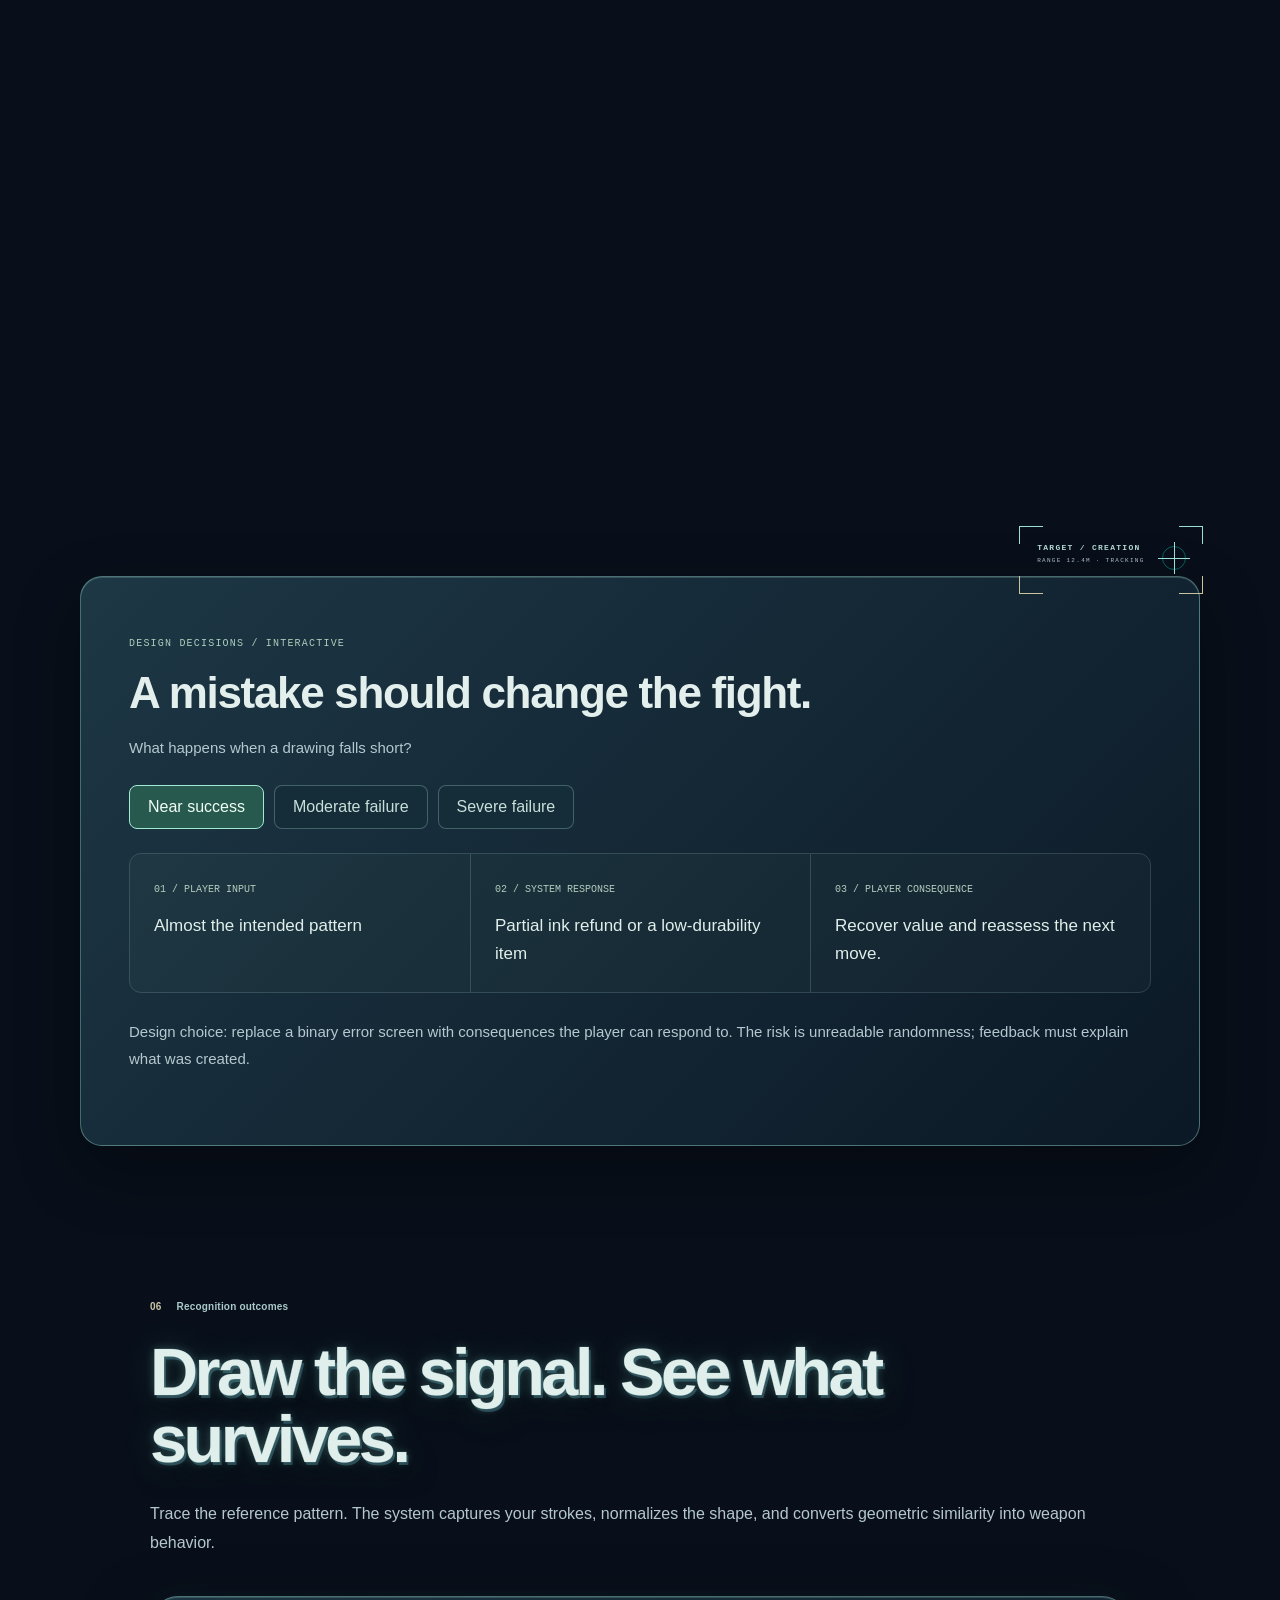
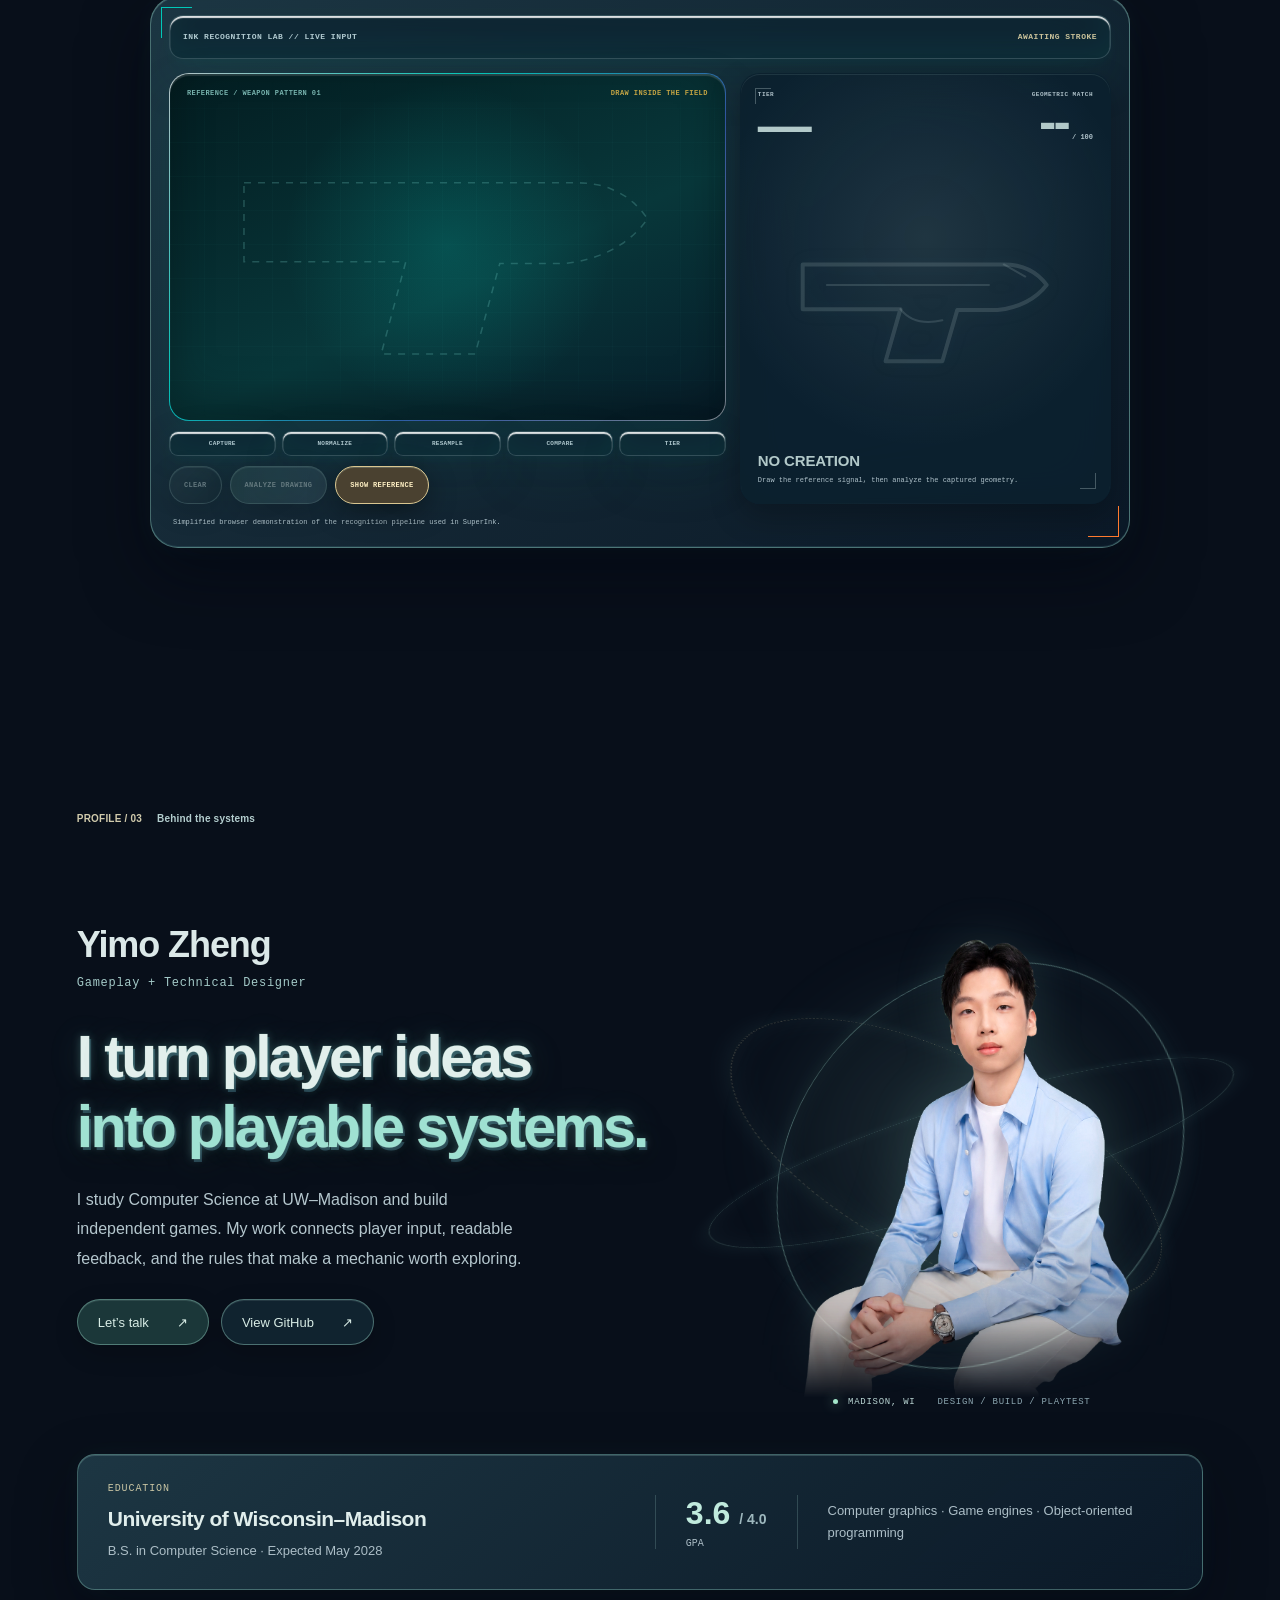
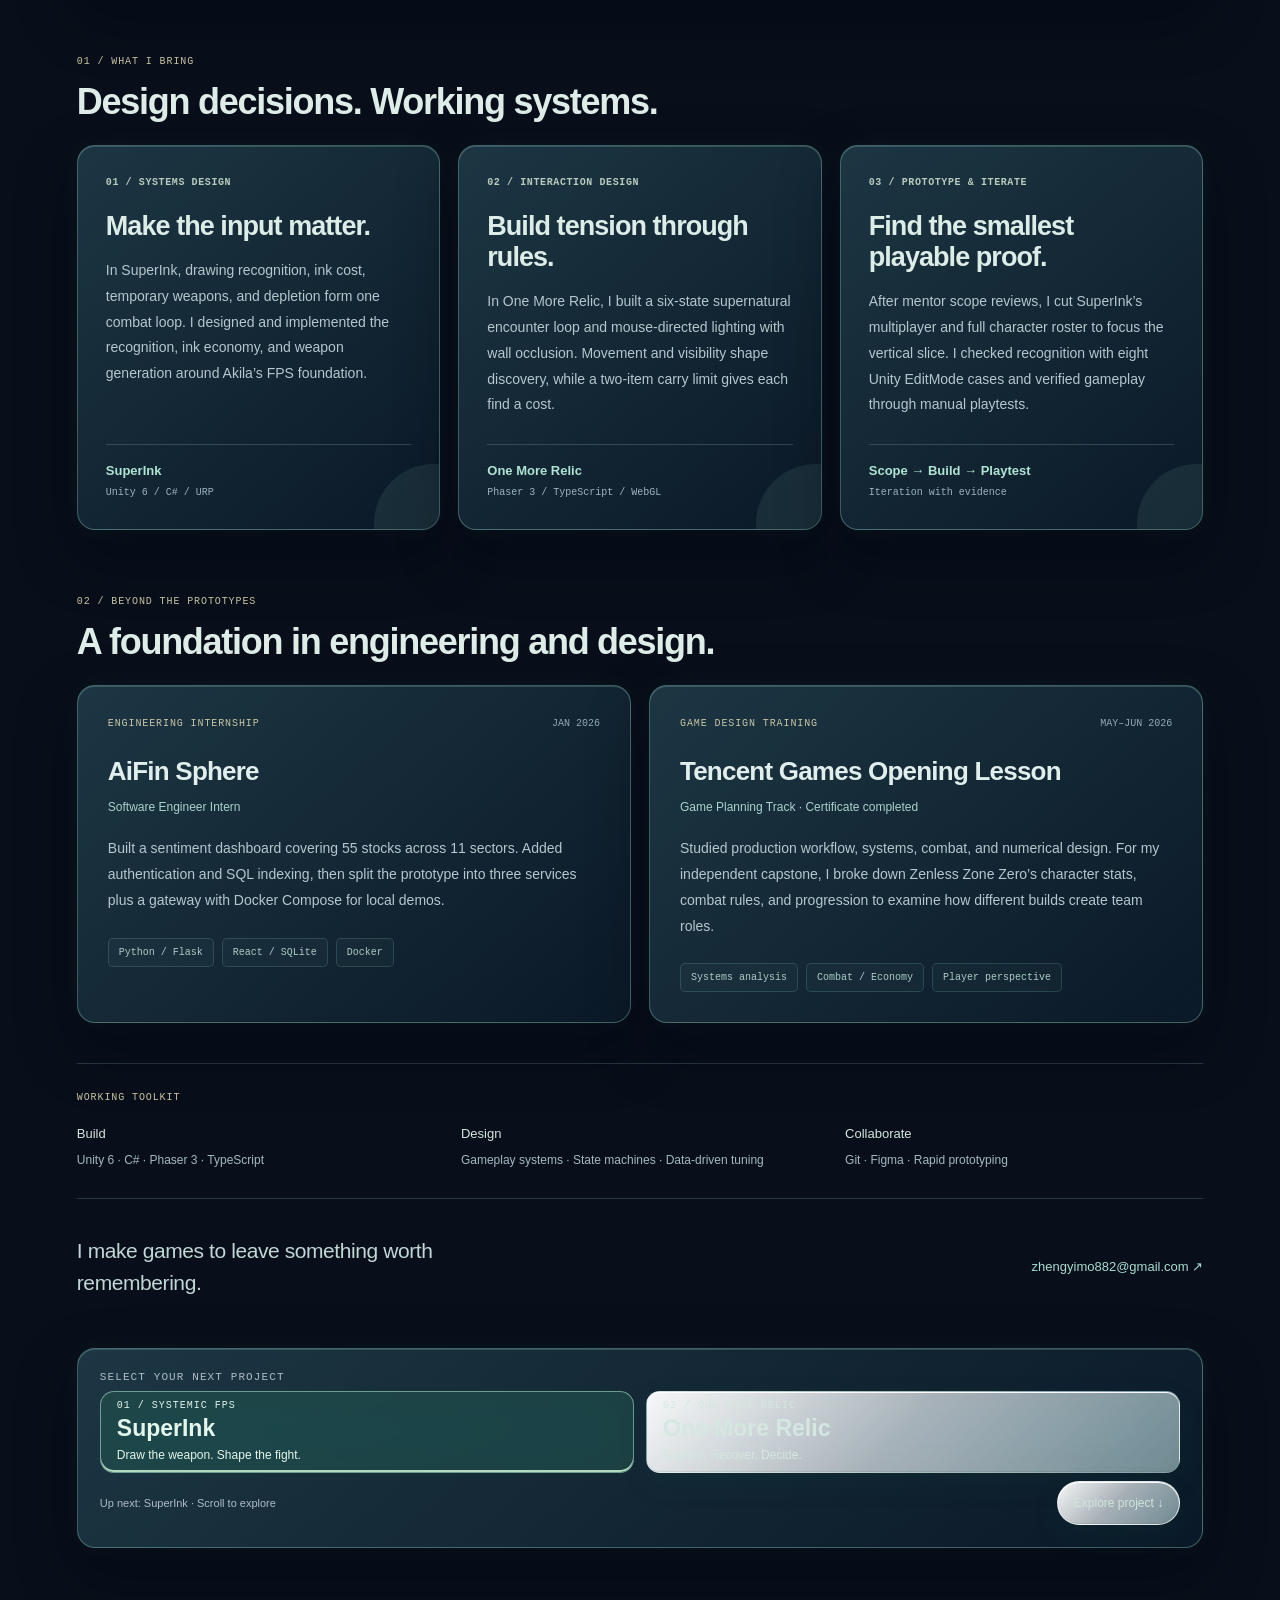
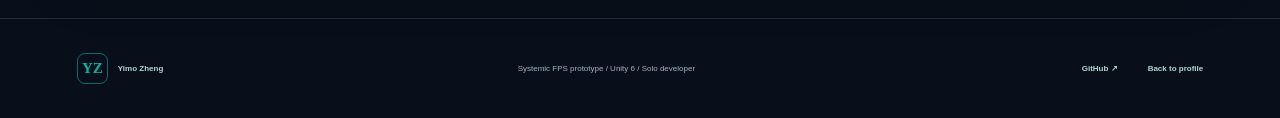
==== commit f2a85d06: "Refine spatial portfolio, AK inspection, and project navigation Add detailed AK rendering with fixed" ====
--- a/site/index.html
+++ b/site/index.html
@@ -13,8 +13,16 @@
       <link rel="stylesheet" href="./styles-project-selector.css?v=20260908-compact">
   <link rel="stylesheet" href="./styles-relic-showcase.css?v=gallery-reading-18">
   <link rel="stylesheet" href="./styles-liquid-glass.css?v=glass-03">
-    <link rel="stylesheet" href="./ink-studio.css">
-  </head>
+    <link rel="stylesheet" href="./ink-studio.css?v=space-4">
+    <link rel="stylesheet" href="./superink-space.css?v=profile-1">
+    <link rel="stylesheet" href="./superink-arrivals.css?v=arrival-7">
+    <link rel="stylesheet" href="./about-profile.css?v=profile-2">
+    <link rel="stylesheet" href="./portfolio-navigation.css?v=design-1">
+    <link rel="stylesheet" href="./relic-space.css?v=tomb-2">
+    <link rel="stylesheet" href="./relic-descent.css?v=descent-1">
+    <link rel="stylesheet" href="./media-balance.css?v=balance-1">
+  <link rel="stylesheet" href="./ak-inspection.css?v=inspect-2">
+</head>
   <body>
     <div class="cursor" aria-hidden="true"><i></i></div>
     <div class="scroll-progress" aria-hidden="true"><span></span></div>
@@ -37,7 +45,15 @@
     <main>
       <section id="ink-studio" aria-labelledby="studio-title">
         <div class="studio-pin">
-          <div class="studio-heading"><h1 id="studio-title">SuperInk</h1><p data-studio-hint></p></div>
+          <div class="studio-heading">
+            <h1 id="studio-title" aria-label="SuperInk">
+              <span class="studio-title-depth" aria-hidden="true">SuperInk</span>
+              <span class="studio-title-outline" aria-hidden="true">SuperInk</span>
+              <span class="studio-title-face" aria-hidden="true">SuperInk</span>
+              <span class="studio-title-light" aria-hidden="true">SuperInk</span>
+            </h1>
+            <p data-studio-hint aria-live="polite" aria-atomic="true"></p>
+          </div>
           <canvas class="studio-canvas" tabindex="0" aria-label="SuperInk drawing and model viewer"></canvas>
           <div class="studio-controls"><button type="button" data-studio-reset>Redraw</button><button type="button" data-studio-next>Preview model ↓</button></div>
         </div>
@@ -350,60 +366,74 @@
       </section>
       </div>
 
-      <section class="legacy-section" id="about" aria-labelledby="legacy-title">
-        <div class="legacy-orbit" aria-hidden="true"><i></i><i></i><i></i><b></b></div>
-        <div class="fps-section-hud radar-hud" aria-hidden="true">
-          <b>DESIGNER SIGNAL</b>
-          <small>LOCKED / YIMO ZHENG</small>
-          <i></i>
-        </div>
+      <section class="legacy-section si-space-section" id="about" aria-labelledby="legacy-title">
         <div class="legacy-content">
-          <div class="section-label"><span>01</span> Why I make games</div>
-          <h2 id="legacy-title">I make games to create worlds that can outlive me—proof that I was here, and that I left something worth remembering.</h2>
-          <figure class="about-portrait">
-            <img src="./assets/yimo-portrait-cutout.png" alt="Portrait of Yimo Zheng">
-          </figure>
-          <div class="legacy-meta">
-            <div class="profile-card">
-              <span class="profile-mark">YZ</span>
-              <div><strong>Yimo Zheng</strong><small>Gameplay + Technical Designer</small></div>
-            </div>
-            <dl>
-              <div><dt>Focus</dt><dd>Systemic FPS / Interaction Design</dd></div>
-              <div><dt>Tools</dt><dd>Unity / C# / Rapid Prototyping</dd></div>
-              <div><dt>Current Project</dt><dd>SuperInk / Calligrapher</dd></div>
-            </dl>
-            <a href="https://github.com/zhengyimo882-glitch" target="_blank" rel="noreferrer">View GitHub <span>↗</span></a>
-          </div>
-          <div class="resume-highlights" aria-label="Selected resume highlights">
-            <article class="education-highlight">
-              <span>Education</span>
-              <h3>University of Wisconsin-Madison</h3>
-              <p>B.S. Computer Science · GPA 3.8 / 4.0</p>
-              <small>Modern game engines · Computer graphics · Computer engineering</small>
-            </article>
+          <div class="section-label"><span>PROFILE / 03</span> Behind the systems</div>
+          <div class="about-hero">
+            <div class="about-intro">
+              <p class="about-name">Yimo Zheng</p>
+              <p class="about-role">Gameplay + Technical Designer</p>
+              <h2 id="legacy-title">I turn player ideas <em>into playable systems.</em></h2>
+              <p class="about-summary">I study Computer Science at UW–Madison and build independent games. My work connects player input, readable feedback, and the rules that make a mechanic worth exploring.</p>
+              <div class="about-links">
+                <a href="mailto:zhengyimo882@gmail.com">Let’s talk <span aria-hidden="true">↗</span></a>
+                <a href="https://github.com/zhengyimo882-glitch" target="_blank" rel="noopener noreferrer">View GitHub <span aria-hidden="true">↗</span></a>
+              </div>
+            </div>
+            <figure class="about-portrait">
+              <div class="about-orbits" aria-hidden="true"><i></i><i></i><i></i></div>
+              <img src="./assets/yimo-portrait-cutout.png" alt="Portrait of Yimo Zheng" loading="lazy" width="1023" height="1537">
+              <figcaption><span class="about-signal" aria-hidden="true"></span> MADISON, WI <span>DESIGN / BUILD / PLAYTEST</span></figcaption>
+            </figure>
+          </div>
+
+          <div class="legacy-meta about-education">
+            <div><span class="about-kicker">Education</span><h3>University of Wisconsin–Madison</h3><p>B.S. in Computer Science · Expected May 2028</p></div>
+            <div class="about-gpa"><strong>3.6 <small>/ 4.0</small></strong><span>GPA</span></div>
+            <p class="about-coursework">Computer graphics · Game engines · Object-oriented programming</p>
+          </div>
+
+          <div class="about-section-heading"><span class="about-kicker">01 / What I bring</span><h3>Design decisions. Working systems.</h3></div>
+          <div class="resume-highlights">
             <article>
-              <span>Software Engineering</span>
-              <h3>Real-time S&amp;P 500 intelligence platform</h3>
-              <p>Built with Flask, React, SQLite, FastAPI microservices, and Docker.</p>
-              <div class="resume-stats">
-                <strong>55<small>stocks</small></strong>
-                <strong>11<small>sectors</small></strong>
-                <strong>25%<small>faster SQL</small></strong>
-                <strong>30%<small>faster deploys</small></strong>
-              </div>
+              <span>01 / SYSTEMS DESIGN</span><h3>Make the input matter.</h3>
+              <p>In SuperInk, drawing recognition, ink cost, temporary weapons, and depletion form one combat loop. I designed and implemented the recognition, ink economy, and weapon generation around Akila’s FPS foundation.</p>
+              <div class="about-evidence"><b>SuperInk</b><span>Unity 6 / C# / URP</span></div>
             </article>
             <article>
-              <span>Gameplay Algorithms + LLM</span>
-              <h3>SuperInk Recognition System</h3>
-              <p>Designed a geometric drawing-recognition pipeline using ordered stroke capture, normalization, resampling, direction structure, path length, and template similarity. LLM-assisted workflows support rapid system documentation, test-case ideation, and prototype iteration.</p>
-              <div class="resume-stats compact">
-                <strong>5<small>pipeline stages</small></strong>
-                <strong>4<small>quality tiers</small></strong>
-                <strong>LLM<small>assisted iteration</small></strong>
-              </div>
-            </article>
-          </div>
+              <span>02 / INTERACTION DESIGN</span><h3>Build tension through rules.</h3>
+              <p>In One More Relic, I built a six-state supernatural encounter loop and mouse-directed lighting with wall occlusion. Movement and visibility shape discovery, while a two-item carry limit gives each find a cost.</p>
+              <div class="about-evidence"><b>One More Relic</b><span>Phaser 3 / TypeScript / WebGL</span></div>
+            </article>
+            <article>
+              <span>03 / PROTOTYPE &amp; ITERATE</span><h3>Find the smallest playable proof.</h3>
+              <p>After mentor scope reviews, I cut SuperInk’s multiplayer and full character roster to focus the vertical slice. I checked recognition with eight Unity EditMode cases and verified gameplay through manual playtests.</p>
+              <div class="about-evidence"><b>Scope → Build → Playtest</b><span>Iteration with evidence</span></div>
+            </article>
+          </div>
+
+          <div class="about-section-heading"><span class="about-kicker">02 / Beyond the prototypes</span><h3>A foundation in engineering and design.</h3></div>
+          <div class="about-experience">
+            <article class="about-panel">
+              <div class="about-entry-top"><span class="about-kicker">Engineering internship</span><time datetime="2026-01">JAN 2026</time></div>
+              <h3>AiFin Sphere</h3><p class="about-position">Software Engineer Intern</p>
+              <p>Built a sentiment dashboard covering 55 stocks across 11 sectors. Added authentication and SQL indexing, then split the prototype into three services plus a gateway with Docker Compose for local demos.</p>
+              <div class="about-tags"><span>Python / Flask</span><span>React / SQLite</span><span>Docker</span></div>
+            </article>
+            <article class="about-panel">
+              <div class="about-entry-top"><span class="about-kicker">Game design training</span><span>MAY–JUN 2026</span></div>
+              <h3>Tencent Games Opening Lesson</h3><p class="about-position">Game Planning Track · Certificate completed</p>
+              <p>Studied production workflow, systems, combat, and numerical design. For my independent capstone, I broke down Zenless Zone Zero’s character stats, combat rules, and progression to examine how different builds create team roles.</p>
+              <div class="about-tags"><span>Systems analysis</span><span>Combat / Economy</span><span>Player perspective</span></div>
+            </article>
+          </div>
+
+          <div class="about-toolkit">
+            <span class="about-kicker">Working toolkit</span>
+            <dl><div><dt>Build</dt><dd>Unity 6 · C# · Phaser 3 · TypeScript</dd></div><div><dt>Design</dt><dd>Gameplay systems · State machines · Data-driven tuning</dd></div><div><dt>Collaborate</dt><dd>Git · Figma · Rapid prototyping</dd></div></dl>
+          </div>
+          <div class="about-contact"><p>I make games to leave something worth remembering.</p><a href="mailto:zhengyimo882@gmail.com">zhengyimo882@gmail.com <span aria-hidden="true">↗</span></a></div>
+          <div class="about-projects"></div>
         </div>
       </section>
     </main>
@@ -417,14 +447,19 @@
 
     <script src="./vendor/gsap-3.13.0/gsap.min.js" defer></script>
     <script src="./vendor/gsap-3.13.0/ScrollTrigger.min.js" defer></script>
-    <script src="./script-i18n.js?v=bilingual-02" defer></script>
-    <script src="./script-superink-v11.js" defer></script>
-    <script src="./script-concept-story.js?v=20260728-order" defer></script>
+    <script src="./script-i18n.js?v=balance-1" defer></script>
+    <script src="./script-superink-v11.js?v=scroll-ink-1" defer></script>
+    <script src="./script-concept-story.js?v=arrival-5" defer></script>
     <script src="./script-recognition-lab.js" defer></script>
-      <script src="./relic-config.js?v=shop-en-17" defer></script>
-    <script src="./script-relic-gallery.js?v=bilingual-01" defer></script><script src="./script-relic.js?v=bilingual-01" defer></script>
-    <script src="./script-project-selector.js?v=studio-1" defer></script>
+      <script src="./relic-config.js?v=balance-1" defer></script>
+    <script src="./script-relic-gallery.js?v=balance-1" defer></script><script src="./script-relic.js?v=balance-1" defer></script>
+    <script src="./script-project-selector.js?v=restart-1" defer></script>
     <script src="./script-relic-text.js?v=bilingual-01" defer></script>
-    <script src="./ink-studio.js" defer></script>
+    <script src="./ink-studio.js?v=inspect-2" defer></script>
+    <script src="./superink-arrivals.js?v=profile-1" defer></script>
+    <script src="./design-evidence.js?v=balance-1" defer></script>
+    <script src="./relic-space.js?v=tomb-3" defer></script>
+    <script src="./relic-descent.js?v=balance-1" defer></script>
+    <script type="module" src="./ak-model.js?v=inspect-2"></script>
   </body>
 </html>
--- a/site/ink-studio.css
+++ b/site/ink-studio.css
@@ -1,25 +1,124 @@
-#ink-studio { position:relative; height:235vh; height:235svh; background:#092b30; color:#dcfff6; }
+#ink-studio { position:relative; height:235vh; height:235svh; color:#e7f1f2; background:#080f1a; }
 #ink-studio[hidden] { display:none; }
-.studio-pin { height:100vh; height:100svh; position:sticky; top:0; overflow:hidden; isolation:isolate; background:radial-gradient(ellipse at 65% 60%,#196060 0%,transparent 50%),linear-gradient(135deg,#031c23,#0e4145); }
-.studio-pin::before { content:""; position:absolute; inset:0; pointer-events:none; background-image:linear-gradient(#97ffe716 1px,transparent 1px),linear-gradient(90deg,#97ffe716 1px,transparent 1px); background-size:40px 40px; mask-image:linear-gradient(145deg,#000,transparent 88%); }
-.studio-heading { position:absolute; top:max(100px,15%); left:7%; z-index:1; pointer-events:none; }
-.studio-heading h1 { margin:0; font-size:clamp(40px,6vw,90px); line-height:1; letter-spacing:-.07em; color:#dcfff6; }
-.studio-heading p { font:500 clamp(14px,1.4vw,20px)/1.5 system-ui; max-width: min(85vw,600px); color:#a6e9dd; }
-.studio-canvas { position:absolute; left:4%; top:34%; width:92%; height:49%; cursor:crosshair; touch-action:none; }
-.studio-canvas.model-ready { cursor:grab; }
-.studio-canvas.model-ready:active { cursor:grabbing; }
-.studio-controls { position:absolute; bottom:6%; left:7%; display:flex; gap:.65rem; }
-.studio-controls button,.studio-switch { border:1px solid #7de0c780; padding:.65em 1em; border-radius:2rem; background:#103e41cc; color:#dcfff6; backdrop-filter:blur(12px); cursor:pointer; font:600 13px/1.3 system-ui; }
-.studio-switch { font-size:11px; white-space:nowrap; }
+.studio-pin { height:100vh; height:100svh; position:sticky; top:0; overflow:hidden; isolation:isolate; background:radial-gradient(ellipse at 65% 45%,#14283190,transparent 65%),#080f1a; }
+.studio-pin::after { content:""; position:absolute; inset:0; z-index:2; pointer-events:none; background:linear-gradient(180deg,#080f1a55,transparent 30%,transparent 75%,#080f1a),radial-gradient(ellipse at 50% 50%,transparent 35%,#050a1355); }
+.studio-heading { position:absolute; top:max(110px,14%); left:7%; z-index:3; pointer-events:none; }
+.studio-heading::before { content:"FROM GESTURE TO FORM"; display:block; margin-bottom:18px; color:#9cb8bc; font:500 12px/1.4 var(--mono,monospace); letter-spacing:.24em; }
+.studio-heading h1 { margin:0; font-size:clamp(46px,6.6vw,96px); line-height:1; letter-spacing:-.065em; color:#e6eff0; text-shadow:0 0 50px #87c9c718; }
+.studio-heading p { font:400 clamp(15px,1.2vw,18px)/1.6 system-ui; max-width:min(85vw,560px); color:#9fb5bc; }
+#ink-studio .studio-canvas,#ink-studio .studio-space { position:absolute; inset:0; display:block; width:100%; height:100%; border:0; border-radius:0; background:transparent; box-shadow:none; }
+#ink-studio .studio-space { z-index:0; pointer-events:none; }
+#ink-studio .studio-canvas { z-index:1; cursor:crosshair; touch-action:pan-y; outline:none; }
+#ink-studio .studio-canvas.model-ready { cursor:grab; }
+#ink-studio .studio-canvas.model-ready:active { cursor:grabbing; }
+.studio-pin:has(.studio-canvas:focus-visible) .studio-heading p { color:#d2ebe8; text-decoration:underline; text-underline-offset:6px; }
+.studio-controls { position:absolute; bottom:6%; left:7%; z-index:4; display:flex; gap:.75rem; }
+.studio-controls button,.studio-switch { min-height:44px; border:1px solid #a4c1c52e; padding:.8em 1.3em; border-radius:99px; background:#15232e80; color:#cfdddf; backdrop-filter:blur(18px); cursor:pointer; font:500 14px/1.3 system-ui; transition:background .2s,border-color .2s,box-shadow .2s; }
+.studio-controls button:hover,.studio-switch:hover { background:#23404b99; border-color:#a5dbce77; box-shadow:0 0 25px #7bc5b91c; }
+.studio-controls button:focus-visible,.studio-switch:focus-visible { outline:2px solid #c0d9d1; outline-offset:5px; }
+.studio-controls [data-studio-next] { border-color:#b2c4ad70; color:#e0e1c9; }
+.studio-switch { white-space:nowrap; }
 .site-header .project-code { display:flex; align-items:center; gap:6px; }
 .site-header .project-code [data-project-code] { display:none; }
-@media(max-width:650px){.site-header .studio-switch {padding:6px;font-size:10px;} .studio-heading{top:18%} }
-@media(prefers-reduced-motion:reduce){#ink-studio{height:145svh}}
-body:not(.viewing-relic) {
-  --cream:#effcf8; --cream-warm:#dbf3ee; --yellow:#73e6cf; --orange:#137f7d;
-  background:linear-gradient(175deg,#092b30,#e6f9f3 20%,#c5ebe4 65%,#eefaf6);
+body:not(.viewing-relic) { --cream:#e8eeec; --cream-warm:#dbe5e3; --yellow:#b9d5cb; --orange:#a6b696; background:linear-gradient(175deg,#080f1a,#dce7e5 25%,#c4d6d4 65%,#e6edeb); }
+body:not(.viewing-relic) .site-header { color:#d0dddf; background:#101c29a6; border-color:#a8c5c32b; box-shadow:0 12px 50px #0003; backdrop-filter:blur(24px); }
+body:not(.viewing-relic) .site-header .identity small,body:not(.viewing-relic) .site-header nav a,body:not(.viewing-relic) .site-header .project-code { color:#a8bec3; }
+body:not(.viewing-relic) .site-header .seal { background:#a9c8c0; color:#12242c; }
+main > #ink-studio { overflow:visible; }
+main > #ink-studio::before,main > #ink-studio::after { content:none; }
+@media(max-width:650px) {
+  .studio-heading { top:17%; }
+  .studio-heading::before { font-size:10px; letter-spacing:.17em; margin-bottom:12px; }
+  .studio-heading p { max-width:82vw; }
+  .site-header .studio-switch { padding:6px 9px; font-size:11px; }
+  .studio-controls { bottom:8%; }
 }
-body:not(.viewing-relic) .site-header { backdrop-filter:blur(20px) saturate(135%); }
+@media(max-height:550px) and (min-aspect-ratio: 1.65) {
+  .studio-heading { top:100px; }
+  .studio-heading::before { font-size:10px; margin-bottom:10px; }
+  .studio-heading h1 { font-size:40px; }
+  .studio-heading p { max-width:35vw; font-size:14px; }
+  .studio-controls { bottom:6%; }
+}
+@media(prefers-reduced-motion:reduce) { #ink-studio { height:145svh; } .studio-controls button { transition:none; } }
 
-main > #ink-studio { overflow:visible; }
-main > #ink-studio::before, main > #ink-studio::after { content:none; }
+/* Physical typography: a dark extrusion, offset contour, metal face and light. */
+.studio-heading {
+  perspective:1000px;
+  perspective-origin:35% 55%;
+  --type-rx:-4deg; --type-ry:-7deg; --type-x:0px; --type-y:0px;
+  --type-light:135%; --type-depth:12px;
+}
+.studio-heading::before {
+  transform:translateX(calc(var(--type-x) * -.35));
+  text-shadow:0 0 18px #9ec9c333;
+}
+.studio-heading h1 {
+  display:grid;
+  width:max-content;
+  max-width:100%;
+  position:relative;
+  transform-style:preserve-3d;
+  transform-origin:35% 50%;
+  transform:translate3d(var(--type-x),var(--type-y),0) rotateX(var(--type-rx)) rotateY(var(--type-ry));
+  text-shadow:none;
+  will-change:transform;
+}
+.studio-heading h1 > span {
+  grid-area:1 / 1;
+  display:block;
+  white-space:nowrap;
+  backface-visibility:hidden;
+}
+.studio-title-depth {
+  color:#233d4b;
+  transform:translate3d(2px,3px,0);
+  text-shadow:1px 1px 0 #294653,2px 2px 0 #284450,3px 3px 0 #25404d,4px 4px 0 #223b48,5px 5px 0 #203744,6px 6px 0 #1d3340,8px 9px 15px #020810b3,15px 19px 34px #02081080;
+}
+.studio-title-outline {
+  color:transparent;
+  -webkit-text-stroke:.65px #a9c8c35c;
+  transform:translate3d(0,0,var(--type-depth));
+  text-shadow:0 0 20px #7ab5af1a;
+}
+.studio-title-face {
+  color:#dce8e4;
+  background:linear-gradient(165deg,#f5f4e9 5%,#d5e6df 38%,#93b7ba 64%,#d5e2de 86%);
+  background-clip:text;
+  -webkit-background-clip:text;
+  -webkit-text-fill-color:transparent;
+  transform:translateZ(30px);
+  -webkit-text-stroke:.35px #e0eee833;
+}
+.studio-title-light {
+  color:transparent;
+  background:linear-gradient(110deg,transparent 34%,#d9ebdf15 42%,#fff9dba6 49%,#e0f6ec44 53%,transparent 64%);
+  background-size:260% 100%;
+  background-position:var(--type-light) 50%;
+  background-clip:text;
+  -webkit-background-clip:text;
+  -webkit-text-fill-color:transparent;
+  transform:translateZ(31px);
+  opacity:.7;
+}
+.studio-heading p {
+  margin-top:24px;
+  min-height:3.2em;
+  text-shadow:0 2px 14px #0008;
+  transform-origin:left center;
+}
+body:not(.viewing-relic) :is(.intent-heading,.experience-heading,.proof-copy,.loop-section,.legacy-content) h2 {
+  text-shadow:0 1px 0 #f6fffa80,1px 2px 0 #40746b1c,3px 5px 14px #173c3920;
+}
+@media(max-width:650px) {
+  .studio-heading { perspective:850px; }
+  .studio-heading p { margin-top:20px; }
+}
+@media(max-height:550px) and (min-aspect-ratio:1.65) {
+  .studio-heading p { margin-top:18px; }
+}
+@media(prefers-reduced-motion:reduce) {
+  .studio-heading h1 { transform:none; will-change:auto; }
+  .studio-heading::before { transform:none; }
+  .studio-title-light { background-position:45% 50%; }
+}
--- a/site/superink-space.css
+++ b/site/superink-space.css
@@ -0,0 +1,110 @@
+/* One fixed world behind the whole SuperInk case study. */
+body:not(.viewing-relic) { background:#080f1a; }
+body > .superink-space { position:fixed; inset:0; width:100%; height:100%; z-index:0; pointer-events:none; border:0; outline:0; }
+body.viewing-relic > .superink-space { display:none; }
+body > main,body > footer { position:relative; z-index:1; }
+body:not(.viewing-relic) #ink-studio,body:not(.viewing-relic) .studio-pin { background:transparent; }
+body:not(.viewing-relic) .studio-pin::after { background:radial-gradient(ellipse at 50% 48%,transparent 35%,#050a132e); }
+body:not(.viewing-relic) .continuous-project-surface { background:transparent; }
+body:not(.viewing-relic) .continuous-project-surface::before { content:none; }
+
+/* The face stays sharp; the contour carries the bloom. */
+.studio-title-outline {
+  -webkit-text-stroke:1.5px #b0f4e7;
+  text-shadow:0 0 7px #90f9dfcc,0 0 22px #62d9c694,0 0 50px #42b4bb59;
+  transform:translate3d(2px,1px,var(--type-depth));
+}
+.studio-title-face { -webkit-text-stroke:.8px #e0fff2bb; filter:drop-shadow(0 0 8px #a3e9d858) drop-shadow(0 0 24px #5db8bc35); }
+.studio-title-light { opacity:1; }
+.studio-heading::before { color:#b3d9d6; text-shadow:0 0 10px #a2f0db88,0 0 25px #70b4c14d; }
+.studio-heading p { color:#bad2d8; }
+.studio-controls button { border-color:#a5e9d97a; box-shadow:inset 0 0 16px #8ad3c70d,0 0 18px #5dbbba12; }
+
+/* Scoped tokens leave the other project and personal profile independent. */
+body:not(.viewing-relic) .si-space-section {
+  --ink:#dbe8e8; --muted:#adbec7; --cream:#102330; --cream-warm:#162e3a;
+  --turquoise:#99e0d2; --turquoise-dark:#b2d8d1; --turquoise-deep:#deeeeb;
+  --yellow:#cfcba7; --orange:#cbc39b; --glass:#142a38b8; --line:#a7d4cd36;
+  --shadow:0 25px 60px #01081070;
+  color:var(--ink);
+  background:transparent;
+  perspective:1400px;
+}
+body:not(.viewing-relic) main .si-space-section::before,
+body:not(.viewing-relic) main .si-space-section::after { content:none; }
+body:not(.viewing-relic) .si-space-section :is(h2,h3) { color:#e0eeec; }
+body:not(.viewing-relic) .si-space-section h2 {
+  -webkit-text-stroke:.45px #c9f8e657;
+  text-shadow:0 0 10px #8dded949,0 0 32px #6abcb932,2px 3px 0 #243e4b,5px 10px 25px #0009;
+}
+body:not(.viewing-relic) .si-space-section :is(h2,h3) .ink-word {
+  text-shadow:0 0 9px #8dded94d,0 0 24px #6abcb92e,1px 2px 0 #254350;
+}
+body:not(.viewing-relic) .si-space-section .intent-heading h2 em { color:#a5e7d7; text-shadow:0 0 18px #7addc96b; }
+body:not(.viewing-relic) .si-space-section :is(.intent-body > p,.principle-grid p,.proof-copy > p,.hero-statement p,.story-intro > p,.experience-heading > p,.intent-heading > p) {
+  color:#b5c7ce; font-size:16px; line-height:1.8;
+}
+body:not(.viewing-relic) .si-space-section :is(.section-label,.hero-index,.reserve-label,.story-status) { color:#aacacb; }
+body:not(.viewing-relic) .si-space-section :is(.section-label span,.principle-grid article > span,.loop-section li span) { color:#c9c5a4; }
+body:not(.viewing-relic) .si-space-section .hero-statement strong { color:#dfede9; text-shadow:0 0 20px #8bd3c431; }
+body:not(.viewing-relic) .si-space-section .title-ghost { -webkit-text-stroke:1.4px #a4e8dc9c; text-shadow:0 0 22px #84dec34d; }
+body:not(.viewing-relic) .si-space-section .title-fill { background-image:linear-gradient(105deg,#85b5ba,#e4f2e5 38%,#fffbdc 49%,#b5dcd3 62%,#85b5ba); filter:drop-shadow(0 0 15px #a0e6d866); }
+
+/* Elevated, translucent surfaces sit in front of the moving grid. */
+body:not(.viewing-relic) .si-space-section :is(.principle-grid article,.intent-body blockquote,.loop-section li,.recognition-lab) {
+  border:1px solid #9de4d366;
+  background:linear-gradient(140deg,#213e4bd6,#0c1c2bcc);
+  box-shadow:inset 0 1px 0 #c2eee82e,inset 0 -1px 0 #57929b33,0 25px 65px #01061080,0 0 26px #79d2ca0d;
+  backdrop-filter:blur(14px);
+}
+body:not(.viewing-relic) .si-space-section :is(.principle-grid article,.loop-section li,.intent-body blockquote):hover {
+  border-color:#c5f9e7ba;
+  background:radial-gradient(ellipse at var(--panel-light-x,50%) var(--panel-light-y,10%),#8bc7c52b,transparent 65%),linear-gradient(140deg,#284957e8,#0e2030e0);
+  box-shadow:inset 0 1px 0 #d9fff45e,0 32px 65px #01061099,0 0 30px #7ddac329;
+}
+body:not(.viewing-relic) .si-space-section .si-depth-panel {
+  rotate:var(--panel-axis-x,1) var(--panel-axis-y,0) 0 var(--panel-angle,0deg);
+  transition:rotate .16s ease-out,transform .4s ease,border-color .25s,box-shadow .25s;
+}
+body:not(.viewing-relic) .si-space-section :is(.principle-grid article,.loop-section li)::before { border-color:#b7f1d8aa; }
+body:not(.viewing-relic) .si-space-section .ui-glyph { background:linear-gradient(140deg,#294651,#142a3a); border-color:#91ceca66; box-shadow:inset 0 0 25px #7de5cf16,4px 5px 0 #c8d9ab38; }
+body:not(.viewing-relic) .si-space-section .ui-glyph:hover { box-shadow:inset 0 0 28px #7de5cf25,7px 8px 0 #c8d9ab50; }
+body:not(.viewing-relic) .si-space-section .video-frame {
+  border:1px solid #adebdc7a; background:#0d1e2b;
+  box-shadow:inset 0 1px 0 #dcfff22e,0 38px 90px #010710a6,0 0 38px #80d6ca26;
+}
+body:not(.viewing-relic) .si-space-section .video-top { background:#122836; color:#c5dadc; }
+body:not(.viewing-relic) .si-space-section :is(.video-play,.reset-ink,.lab-controls button) {
+  color:#def2ec; border-color:#ace8d773;
+  background:linear-gradient(135deg,#284653e8,#112735e8);
+  box-shadow:inset 0 1px 0 #d5fff332,0 8px 28px #0006;
+}
+body:not(.viewing-relic) .si-space-section :is(.video-play,.reset-ink,.lab-controls button):hover:not(:disabled) {
+  background:linear-gradient(135deg,#355b65,#1b3947);border-color:#c7fce9;
+}
+body:not(.viewing-relic) .si-space-section .video-play small { color:#b6cdd2; }
+body:not(.viewing-relic) .si-space-section .video-play i { background:#578e88; }
+body:not(.viewing-relic) .si-space-section .story-card { border-color:#a5e2d47d; box-shadow:0 38px 100px #000a,0 0 35px #79cfbe1f; }
+body:not(.viewing-relic) .si-space-section .story-copy h3 { text-shadow:0 2px 10px #000b; }
+body:not(.viewing-relic) .si-space-section .lab-status-bar,
+body:not(.viewing-relic) .si-space-section .lab-pipeline li { background:#102531d9; border-color:#9dccca40; color:#b1cad0; }
+body:not(.viewing-relic) .si-space-section .lab-pipeline li.is-active { background:#23504e; border-color:#9ee8d5; color:#e4fff2; }
+body:not(.viewing-relic) .si-space-section .lab-pipeline li.is-complete { color:#a7e4d2; }
+body:not(.viewing-relic) .si-space-section .lab-result {
+  --result-accent:#b2c9c9;
+  background:radial-gradient(circle at 50% 38%,color-mix(in srgb,var(--result-accent) 12%,transparent),transparent 65%),#0d202ee8;
+  box-shadow:inset 0 1px 0 #c2e8df1a,0 12px 30px #0004;
+}
+body:not(.viewing-relic) .si-space-section .lab-result[data-tier="a"] { --result-accent:#9ce6d7; }
+body:not(.viewing-relic) .si-space-section .lab-result[data-tier="b"] { --result-accent:#b4c7ff; }
+body:not(.viewing-relic) .si-space-section .lab-result[data-tier="c"] { --result-accent:#e7b987; }
+body:not(.viewing-relic) .si-space-section .lab-result[data-tier="d"] { --result-accent:#b1bfc4; }
+body:not(.viewing-relic) .si-space-section :is(.lab-grade span,.lab-score span,.lab-score small,.lab-result-copy p,.lab-disclaimer) { color:#afc2ca; }
+body:not(.viewing-relic) .si-space-section .lab-controls .lab-primary-action { background:linear-gradient(110deg,#265b58,#345c70);color:#e5faf2; }
+body:not(.viewing-relic) .si-space-section #lab-reference[aria-pressed="true"] { background:#4a4130; border-color:#dac690; color:#fff0c4; }
+body:not(.viewing-relic) .si-space-section :focus-visible { outline-color:#bcf6dd; }
+
+/* The profile continues this world; its layout lives in about-profile.css. */
+@media(prefers-reduced-motion:reduce) {
+  body:not(.viewing-relic) .si-space-section .si-depth-panel { rotate:none; transition:none; }
+}
--- a/site/superink-arrivals.css
+++ b/site/superink-arrivals.css
@@ -0,0 +1,46 @@
+/* Arrival effects are finite: content returns to its normal readable state. */
+.si-motion-scope { overflow:visible !important; }
+.si-motion-scope [data-si-arrival] { animation:none !important; }
+/* Baseline stays visible until a working controller has armed the entrance. */
+.si-motion-scope [data-si-state="pending"] { opacity:1; }
+.si-motion-scope.si-arrivals-ready [data-si-state="pending"] { opacity:0; }
+.si-motion-scope [data-si-state="running"] {
+  will-change:transform,opacity,filter;
+  transition:none !important;
+  rotate:none !important;
+  backface-visibility:hidden;
+}
+.si-motion-scope [data-si-state="done"] { opacity:1; }
+.si-motion-scope :is(.video-frame,.video-player > img,.video-reticle,.fps-section-hud,.hud-corners) {
+  animation:none !important;
+}
+.si-motion-scope [data-si-arrival="fold"] { transform-origin:50% 85%; }
+.si-motion-scope [data-si-arrival="orbitLeft"] { transform-origin:15% 50%; }
+.si-motion-scope [data-si-arrival="orbitRight"] { transform-origin:85% 50%; }
+.si-motion-scope [data-si-arrival="shutter"] { transform-origin:50% 50%; }
+.si-motion-scope [data-si-arrival="trace"] { transform-origin:left center; }
+.si-motion-scope .intent-body blockquote { perspective:1100px; }
+
+/* Four image apertures follow the four independent scroll-driven trajectories. */
+.si-motion-scope.story-ready .story-card img {
+  clip-path:var(--story-image-clip,none);
+  filter:blur(var(--story-image-blur,0px)) saturate(1.08) contrast(1.04);
+}
+.si-motion-scope.story-ready .story-card:nth-of-type(1) .story-copy h3 {
+  transform:perspective(900px) translateZ(calc(var(--story-copy-y,0px) * -3));
+}
+.si-motion-scope.story-ready .story-card:nth-of-type(2) .story-copy h3 {
+  transform:translateX(calc(var(--story-copy-y,0px) * -1.5));
+}
+.si-motion-scope.story-ready .story-card:nth-of-type(3) .story-copy h3 {
+  transform:perspective(900px) rotateX(var(--story-copy-tilt,0deg));
+}
+.si-motion-scope.story-ready .story-card:nth-of-type(4) .story-copy h3 {
+  transform:translateX(calc(var(--story-copy-y,0px) * 1.5));
+}
+.si-motion-scope.story-ready .story-copy p { transform:translateY(calc(var(--story-copy-y,0px) * .4)); }
+@media(prefers-reduced-motion:reduce) {
+  .si-motion-scope [data-si-arrival] { opacity:1 !important; will-change:auto; }
+  .si-motion-scope.story-ready .story-card img { clip-path:none; filter:saturate(1.08) contrast(1.04); }
+  .si-motion-scope.story-ready .story-card .story-copy :is(h3,p) { transform:none; }
+}
--- a/site/about-profile.css
+++ b/site/about-profile.css
@@ -0,0 +1,107 @@
+/* The profile occupies the same world as the case study. */
+body #about {
+  --ink:#dbe8e8; --muted:#adbec7; --turquoise:#99e0d2;
+  --turquoise-dark:#b2d8d1; --turquoise-deep:#deeeeb;
+  --yellow:#cfcba7; --orange:#cbc39b; --line:#a7d4cd36;
+  min-height:0; padding:130px max(6vw,24px) 70px;
+  color:var(--ink); background:transparent; perspective:1400px;
+  scroll-margin-top:100px;
+}
+body.viewing-relic #about { background:radial-gradient(ellipse at 80% 12%,#24434c88,transparent 45%),#080f1a; }
+#about::before,#about::after { content:none; }
+#about .legacy-content { width:min(1200px,100%); }
+#about .section-label { color:#b4cecf; }
+#about .section-label span { color:#d0caac; }
+#about .about-hero { display:grid; grid-template-columns:1.25fr 1fr; gap:40px; align-items:center; margin:35px 0 45px; }
+#about .about-intro { min-width:0; position:relative; z-index:2; }
+#about .about-name { margin:0 0 8px; font:650 clamp(25px,3vw,36px)/1.2 var(--display); letter-spacing:-.03em; }
+#about .about-role { margin:0 0 32px; color:#a3c9c7; font:12px/1.6 var(--mono); letter-spacing:.06em; }
+#about h2 { max-width:none; margin:0; font:650 clamp(38px,4.6vw,66px)/1.08 var(--display); letter-spacing:-.045em; color:#e2efec; text-wrap:balance; -webkit-text-stroke:.45px #c9f8e657; text-shadow:0 0 10px #8dded949,0 0 32px #6abcb932,2px 3px 0 #243e4b,5px 10px 25px #0009; }
+#about h2::first-letter { color:inherit; }
+#about h2 em { display:block; margin-top:6px; color:#9fe1d2; font-style:normal; }
+#about .about-summary { max-width:52ch; margin:26px 0; color:#b5c7ce; font-size:16px; line-height:1.85; }
+#about .about-links { display:flex; gap:12px; flex-wrap:wrap; }
+#about .about-links a { display:inline-flex; gap:28px; align-items:center; min-height:46px; padding:10px 20px; border:1px solid #9edccb6b; border-radius:999px; color:#d8ece5; font-size:13px; background:#17313f99; box-shadow:inset 0 1px 0 #e1fff21a,0 8px 24px #0003; transition:background .25s,box-shadow .25s; }
+#about .about-links a:first-child { background:#28534f99; }
+#about .about-links a:hover { background:#315458; box-shadow:0 0 22px #8ad8c529; }
+#about a:focus-visible,#about button:focus-visible { outline:2px solid #bef4df; outline-offset:5px; }
+#about .about-portrait { position:relative; inset:auto; justify-self:center; width:100%; max-width:440px; aspect-ratio:4/5; margin:0; opacity:1; transform:none; animation:none; isolation:isolate; }
+#about.si-arrivals-ready [data-si-state="pending"] { opacity:0; }
+#about .about-portrait::before { inset:12% -5% 10%; background:radial-gradient(ellipse,#8dcfc329,transparent 65%); filter:blur(24px); }
+#about .about-portrait::after { content:none; }
+#about .about-portrait img { position:absolute; inset:0; width:100%; height:100%; object-fit:contain; object-position:center bottom; filter:saturate(1.18) contrast(1.04) drop-shadow(0 0 24px #8ad5c322); opacity:1; mask-image:linear-gradient(#000 65%,#000b 84%,transparent 98%); -webkit-mask-image:linear-gradient(#000 65%,#000b 84%,transparent 98%); }
+#about .about-orbits { position:absolute; inset:13% 0 8%; perspective:900px; }
+#about .about-orbits i { position:absolute; inset:0; border:1px solid #9ed9cd66; border-radius:50%; box-shadow:0 0 24px #78bdc318,inset 0 0 35px #78bdc310; transform:rotateX(25deg) rotateY(-24deg); }
+#about .about-orbits i:nth-child(2) { inset:8% -4%; border-style:dashed; border-color:#d0cfa444; transform:rotateX(54deg) rotateY(27deg); }
+#about .about-orbits i:nth-child(3) { inset:18% -12%; transform:rotateX(68deg) rotateY(-18deg); border-color:#9ed9cd33; }
+#about figcaption { position:absolute; bottom:0; left:0; right:0; display:flex; align-items:center; justify-content:center; gap:10px; color:#b9d5d3; font:9px/1.6 var(--mono); letter-spacing:.08em; }
+#about figcaption > span:last-child { color:#8ca6b0; margin-left:12px; }
+#about .about-signal { width:5px; height:5px; border-radius:50%; background:#a5e7cb; box-shadow:0 0 12px #a5e7cbaa; }
+#about :is(.legacy-meta,.resume-highlights article,.about-panel,.project-selector) { border:1px solid #9de4d355; background:linear-gradient(140deg,#213e4bd6,#0c1c2bcc); box-shadow:inset 0 1px 0 #c2eee82e,0 24px 60px #01061066,0 0 26px #79d2ca0d; backdrop-filter:blur(14px); border-radius:18px; }
+#about .legacy-meta { margin:0; padding:26px 30px; grid-template-columns:minmax(0,1.5fr) auto minmax(0,1fr); gap:30px; }
+#about .about-kicker { display:block; color:#c9c5a4; font:10px/1.6 var(--mono); letter-spacing:.09em; text-transform:uppercase; }
+#about .about-education h3 { margin:8px 0; font:600 21px/1.3 var(--display); color:#e0eeec; letter-spacing:-.025em; }
+#about .about-education p { margin:0; color:#acbec7; font-size:13px; line-height:1.7; }
+#about .about-gpa { display:grid; gap:6px; padding:0 30px; border-left:1px solid var(--line); border-right:1px solid var(--line); }
+#about .about-gpa strong { font:600 32px var(--display); color:#c0eadd; white-space:nowrap; }
+#about .about-gpa small { font-size:14px; color:#9eb8be; }
+#about .about-gpa > span { font:10px var(--mono); color:#adbec7; }
+#about .about-section-heading { margin:64px 0 22px; }
+#about .about-section-heading h3 { margin:10px 0 0; color:#dfede9; font:600 clamp(24px,3vw,36px)/1.2 var(--display); letter-spacing:-.035em; }
+#about .resume-highlights { margin:0; grid-template-columns:repeat(3,minmax(0,1fr)); gap:18px; }
+#about .resume-highlights article { min-height:0; padding:28px; display:flex; flex-direction:column; transition:border-color .25s,box-shadow .25s; }
+#about .resume-highlights article:hover,#about .about-panel:hover { transform:none; border-color:#b7ead48f; background:linear-gradient(140deg,#284653e8,#102333e6); box-shadow:inset 0 1px 0 #d9fff435,0 28px 65px #01061080,0 0 30px #7ddac31a; }
+#about .resume-highlights article::after { background:#8ecbc51a; }
+#about .resume-highlights article > span { font-size:10px; color:#b9cbbd; line-height:1.7; letter-spacing:.06em; }
+#about .resume-highlights h3 { margin:20px 0 16px; font-size:27px; line-height:1.15; color:#dcece7; }
+#about :is(.resume-highlights article,.about-panel) > p { margin:0; color:#b5c7ce; font-size:14px; line-height:1.85; }
+#about .about-evidence { display:grid; gap:6px; margin-top:auto; padding-top:26px; }
+#about .about-evidence b { padding-top:18px; border-top:1px solid var(--line); font-size:13px; font-weight:600; color:#b0e4d4; }
+#about .about-evidence span { font:10px/1.7 var(--mono); color:#9db3be; }
+#about .about-experience { display:grid; grid-template-columns:repeat(2,minmax(0,1fr)); gap:18px; }
+#about .about-panel { padding:30px; transition:border-color .25s,box-shadow .25s; }
+#about .about-entry-top { display:flex; gap:15px; justify-content:space-between; align-items:baseline; }
+#about .about-entry-top > :last-child { color:#93abb5; font:10px/1.6 var(--mono); white-space:nowrap; }
+#about .about-panel h3 { margin:24px 0 8px; color:#e0eeec; font:600 26px/1.2 var(--display); letter-spacing:-.03em; }
+#about .about-panel .about-position { color:#abd2ce; font-size:12px; margin-bottom:18px; }
+#about .about-tags { display:flex; flex-wrap:wrap; gap:8px; margin-top:24px; }
+#about .about-tags span { padding:5px 10px; color:#adcbc9; background:#91d2c309; border:1px solid #91d2c32e; border-radius:5px; font:10px/1.7 var(--mono); }
+#about .about-toolkit { margin-top:40px; padding:26px 0; border-top:1px solid var(--line); border-bottom:1px solid var(--line); }
+#about .about-toolkit dl { display:grid; grid-template-columns:repeat(3,minmax(0,1fr)); gap:26px; margin:20px 0 0; }
+#about .about-toolkit dt { font-size:13px; color:#d5e6e2; }
+#about .about-toolkit dd { margin:8px 0 0; color:#a2b8c1; font-size:12px; line-height:1.9; }
+#about .about-contact { display:flex; gap:24px; align-items:center; justify-content:space-between; margin:36px 0 50px; }
+#about .about-contact p { margin:0; max-width:38ch; color:#c1d7d5; font:500 21px/1.5 var(--display); letter-spacing:-.02em; }
+#about .about-contact a { padding:12px 0; font-size:13px; color:#a8ddce; overflow-wrap:anywhere; }
+#about .project-selector { padding:22px; margin:0; }
+#about .project-options button { color:#d4e7e0; border-color:#a7d4cd36; }
+#about .project-options button[aria-pressed="true"] { background:#27504999; border-color:#a0dbc799; color:#e4f6eb; box-shadow:inset 0 -2px 0 #b2d8bd; }
+#about .project-options button strong { font-size:23px; }
+#about .project-continue { color:#cde7dc; }
+body:not(.viewing-relic) footer { background:transparent; color:#9eb5bd; border-top:1px solid #a7d4cd26; }
+body:not(.viewing-relic) footer :is(a,div) { color:#b2d8d1; }
+@media (max-width:1000px) {
+  #about .about-hero { gap:24px; grid-template-columns:1.2fr 1fr; }
+  #about .legacy-meta { grid-template-columns:1fr auto; gap:22px; }
+  #about .about-coursework { grid-column:1/-1; padding-top:16px; border-top:1px solid var(--line); }
+  #about .about-gpa { border-right:0; padding-right:0; }
+  #about .resume-highlights { grid-template-columns:1fr; }
+  #about .resume-highlights article { padding:26px; }
+  #about .about-experience { grid-template-columns:1fr; }
+}
+@media (max-width:650px) {
+  body #about { padding:80px 22px 45px; }
+  #about .about-hero { grid-template-columns:1fr; margin-top:30px; }
+  #about h2 { font-size:40px; }
+  #about .about-portrait { width:min(100%,340px); margin:0 auto 10px; }
+  #about .about-summary { font-size:15px; }
+  #about .legacy-meta { padding:22px; grid-template-columns:1fr; gap:20px; }
+  #about .about-gpa { border:0; padding:0; }
+  #about .about-section-heading { margin-top:46px; }
+  #about .about-panel { padding:24px; }
+  #about .about-toolkit dl { grid-template-columns:1fr; gap:20px; }
+  #about .about-contact { flex-direction:column; align-items:flex-start; gap:14px; }
+  #about .about-entry-top { flex-wrap:wrap; gap:8px; }
+  #about .project-options { grid-template-columns:1fr; }
+  #about .project-selection-footer { margin-top:16px; gap:14px; }
+}
--- a/site/portfolio-navigation.css
+++ b/site/portfolio-navigation.css
@@ -0,0 +1,21 @@
+.site-header nav { display:flex; gap:12px; align-items:center; flex-wrap:wrap; }
+.site-header nav button { font:inherit; padding:9px 12px; border-radius:999px; cursor:pointer; color:inherit; background:transparent; border:1px solid currentColor; }
+.site-header nav button[aria-pressed="true"] { background:#214c49; color:#e4fff3; border-color:#9bd8c6; box-shadow:0 0 16px #82cdbc26; }
+.site-header .studio-switch { display:none; }
+.design-evidence { margin:0 auto 65px; padding:clamp(24px,4vw,48px); max-width:1120px; border:1px solid #9de4d366; border-radius:22px; background:linear-gradient(135deg,#203b49eb,#0c1927ed); color:#dbe8e8; box-shadow:0 24px 65px #0005,inset 0 1px 0 #c2eee82e; }
+.design-evidence h3 { font:600 clamp(26px,3.6vw,44px)/1.15 var(--display); color:#e2efec!important; margin:16px 0; letter-spacing:-.03em; }
+.design-evidence > p { font-size:15px; line-height:1.8; color:#b4c9cf; }
+.design-evidence .evidence-label { color:#adcdbc; font:10px/1.7 var(--mono); letter-spacing:.12em; }
+.evidence-options { display:flex; flex-wrap:wrap; gap:10px; margin:24px 0; }
+.evidence-options button { padding:12px 18px; min-height:44px; color:#c8dfd9; border:1px solid #a7d4cd50; background:#152d39; border-radius:8px; cursor:pointer; font:inherit; }
+.evidence-options button[aria-pressed="true"] { background:#28594f; border-color:#a4ead3; color:#effff4; }
+.evidence-options button:focus-visible,.site-header nav button:focus-visible { outline:2px solid #b8f2dd; outline-offset:4px; }
+.evidence-result { display:grid; grid-template-columns:repeat(3,minmax(0,1fr)); border:1px solid #a7d4cd36; border-radius:12px; overflow:hidden; }
+.evidence-result > div { padding:24px; background:#90d5c708; }
+.evidence-result > div + div { border-left:1px solid #a7d4cd36; }
+.evidence-result span { color:#b4cdbd; font:10px/1.7 var(--mono); }
+.evidence-result p { color:#e0efea; font-size:17px; line-height:1.65; margin:14px 0 0; }
+.design-evidence .evidence-rationale { margin:25px 0; }
+.design-evidence small,.design-evidence .evidence-note { color:#a2b8c1; font-size:11px; line-height:1.8; }
+@media(max-width:900px) { .site-header { flex-wrap:wrap; gap:12px; } .site-header nav { order:3; width:100%; justify-content:center; } .site-header .project-code { margin-left:auto; } }
+@media(max-width:650px) { .site-header nav { display:flex!important; gap:8px; } .site-header nav a,.site-header nav button { font-size:10px; } .evidence-result { grid-template-columns:1fr; } .evidence-result > div + div { border-left:0; border-top:1px solid #a7d4cd36; } }
--- a/site/relic-space.css
+++ b/site/relic-space.css
@@ -0,0 +1,67 @@
+/* Relic: carved stone, lamplight and old brass. SuperInk keeps its cool world. */
+body.viewing-relic .rr-hero-copy::before { content:''; position:absolute; z-index:-1; width:clamp(240px,38vw,580px); aspect-ratio:1; right:0; top:2%; border:1px solid #b3824e38; border-radius:50%; background:repeating-conic-gradient(from 0deg,#a0753822 0deg 1deg,transparent 1deg 15deg); mask-image:radial-gradient(circle,transparent 58%,#000 59%,#000 69%,transparent 70%); animation:relic-bronze-turn 95s linear infinite; pointer-events:none; }
+body.viewing-relic .rr-hero-copy::after { content:''; position:absolute; z-index:-1; width:80%; height:130%; left:-20%; top:-15%; background:radial-gradient(ellipse,#89412120,transparent 65%); animation:relic-lantern-breathe 9s ease-in-out infinite alternate; pointer-events:none; }
+body.viewing-relic .relic-depth-frame { rotate:y var(--relic-tilt,0deg); translate:0 var(--relic-lift,0px); transition:rotate .35s ease-out,translate .35s ease-out,box-shadow .35s; }
+body.viewing-relic .relic-depth-frame:hover { border-color:#cba36e8c; box-shadow:0 45px 100px #000c,0 14px 0 -7px #493021,inset 0 1px 0 #ebc38766,0 0 38px #bd79201a; }
+body.viewing-relic .rr-heading .rr-kicker { display:flex; align-items:center; gap:16px; }
+body.viewing-relic .rr-heading .rr-kicker::before { content:''; width:32px; height:1px; background:#c89a60; box-shadow:0 0 12px #ce9c5a55; }
+body.viewing-relic .rr-art-rule { background:linear-gradient(90deg,#b8794a,#7b2d25,transparent); }
+body.viewing-relic .rr-button { position:relative; overflow:hidden; }
+body.viewing-relic .rr-button::after { content:''; position:absolute; inset:-50% -20%; background:linear-gradient(110deg,transparent 40%,#ffe4b522 50%,transparent 60%); transform:translateX(-120%); transition:transform .75s ease; pointer-events:none; }
+body.viewing-relic .rr-button:hover::after { transform:translateX(120%); }
+@keyframes relic-bronze-turn { to { transform:rotate(360deg); } }
+@keyframes relic-lantern-breathe { from { transform:translate(-3%,2%) scale(.9); opacity:.55; } to { transform:translate(8%,-3%) scale(1.15); opacity:1; } }
+@media(prefers-reduced-motion:reduce) {
+  body.viewing-relic .rr-hero-copy::before,body.viewing-relic .rr-hero-copy::after { animation:none; }
+  body.viewing-relic .relic-depth-frame { rotate:none; translate:none; transition:none; }
+  body.viewing-relic .rr-button::after { display:none; }
+}
+.relic-space { display:none; position:fixed; inset:0; width:100%; height:100%; z-index:0; pointer-events:none; }
+body.viewing-relic { background:#100b09; color:#ebdcc1; }
+body.viewing-relic > .relic-space { display:block; }
+body.viewing-relic .rr-project { --ivory:#ebdcc1; --muted:#baaa95; --jade:#c49b68; --amber:#d5a45f; background:transparent; }
+body.viewing-relic :is(.rr-threshold,.rr-gallery,.rr-shop) { background:transparent; }
+body.viewing-relic .rr-threshold { height:135px; }
+body.viewing-relic .rr-section { perspective:1400px; }
+body.viewing-relic .rr-hero-copy { padding-top:35px; }
+body.viewing-relic .rr-hero h1 { color:#ead8b5; text-shadow:0 2px 0 #8b6849,0 5px 0 #382116,0 22px 40px #000b; }
+body.viewing-relic .rr-hero h1 > span:last-child { color:#bf975f; }
+body.viewing-relic .rr-hero h1 i { color:#ab4e38; }
+body.viewing-relic .rr-quote { color:#dec5a3; }
+body.viewing-relic .rr-heading h2 { text-shadow:0 2px 0 #6f4a2c,0 14px 35px #000b; }
+body.viewing-relic :is(.rr-heading,.rr-hero-copy) { position:relative; z-index:1; }
+body.viewing-relic :is(.rr-frame,.rr-scene) { border:1px solid #ac815350; background:#160e0b; box-shadow:0 35px 80px #000b,0 10px 0 -5px #35251c,inset 0 1px 0 #d3aa6c33; border-radius:3px; }
+body.viewing-relic .rr-frame figcaption { background:#20160fe8; border-color:#9f774433; color:#c0aa8c; }
+body.viewing-relic :is(.rr-art-footer,.rr-video-section,.rr-choice,.rr-shop-tools,.rr-ending) { border-color:#9f774438; }
+body.viewing-relic :is(.rr-button,.rr-hotspot,.rr-stage,.rr-expand) { border-color:#ac84516b; color:#e4cdab; background:#24180fc9; box-shadow:inset 0 1px 0 #deb98018,0 8px 24px #0004; border-radius:3px; }
+body.viewing-relic .rr-button:hover { background:#49311e; border-color:#c69b62; }
+body.viewing-relic .rr-button.rr-primary { background:#ae804c; color:#170e09; border-color:#d1ab76; }
+body.viewing-relic .rr-stage[aria-pressed="true"] { border-color:#cc9b5a; color:#f3dfba; background:#51351e66; }
+body.viewing-relic .rr-detail { background:#261a12; border-color:#ba925e; }
+body.viewing-relic .rr-hotspot[aria-pressed="true"] { background:#b68b53; color:#1b110b; box-shadow:0 0 0 8px #bf925221; }
+body.viewing-relic .rr-play > span { background:#2b1b10cc; border-color:#e1bd86; box-shadow:0 0 40px #bf822326; }
+/* Shared navigation and profile inherit the selected project's atmosphere. */
+body.viewing-relic .site-header { color:#e2cdaa; border-color:#ac815344; background:linear-gradient(130deg,#302016ed,#160f0ded); box-shadow:0 12px 40px #0006,inset 0 1px 0 #dab57920; backdrop-filter:blur(18px); }
+body.viewing-relic .site-header :is(a,strong,small,.project-code) { color:#dfc6a3; }
+body.viewing-relic .site-header nav button[aria-pressed="true"] { color:#ffe4b4; border-color:#ba925e; background:#6b3a27; box-shadow:0 0 18px #be75341a; }
+body.viewing-relic .site-header .seal { background:#883b2c; color:#efce9c; box-shadow:none; }
+body.viewing-relic .language-toggle { color:#ebd2ad; background:#3c291a; border-color:#a7835555; }
+body.viewing-relic .design-evidence { background:linear-gradient(140deg,#322317e8,#160f0ded); border-color:#b78c5355; border-radius:4px; box-shadow:0 28px 60px #0009,inset 0 1px 0 #d9b57826; }
+body.viewing-relic .design-evidence h3 { color:#ead6b4!important; }
+body.viewing-relic .design-evidence :is(p,small,.evidence-label) { color:#c3af95; }
+body.viewing-relic .evidence-options button { background:#2a1c12; border-color:#bb915844; color:#e3cba7; border-radius:3px; }
+body.viewing-relic .evidence-options button[aria-pressed="true"] { background:#713e2a; border-color:#d4a067; color:#ffe5ba; }
+body.viewing-relic .evidence-result,body.viewing-relic .evidence-result > div { border-color:#bc915733; background:#bf925307; }
+body.viewing-relic .evidence-result span { color:#d4b077; }
+body.viewing-relic .evidence-result p { color:#ecdbbf; }
+body.viewing-relic #about { background:transparent; --ink:#ebdcc1; --muted:#baaa95; --turquoise:#c49b68; --turquoise-deep:#ebdcc1; --line:#b78c5338; }
+body.viewing-relic #about :is(.legacy-meta,.resume-highlights article,.about-panel,.project-selector) { background:linear-gradient(140deg,#34251bdb,#160f0bd9); border-color:#b78c5355; box-shadow:0 24px 60px #0007,inset 0 1px 0 #deb87b22; }
+body.viewing-relic #about h2 { color:#e8d7b8; -webkit-text-stroke:0; text-shadow:0 3px 0 #5c3c25,0 12px 32px #0009; }
+body.viewing-relic #about h2 em { color:#c99f68; }
+body.viewing-relic #about :is(h3,.about-name,.about-contact p) { color:#e5d2b5; }
+body.viewing-relic #about :is(.about-summary,.about-role,.about-evidence span,.about-panel > p,.resume-highlights p) { color:#beac97; }
+body.viewing-relic #about :is(.about-links a,.project-options button[aria-pressed="true"]) { color:#ecd5ae; background:#5c3825; border-color:#ba925e66; }
+body.viewing-relic #about .about-orbits i { border-color:#bd94575c; box-shadow:0 0 25px #b87a2712; }
+body.viewing-relic footer { background:#110b08b3; color:#b9a48b; border-top:1px solid #a5804c33; }
+body.viewing-relic footer :is(a,div) { color:#d3b583; }
+@media(max-width:800px) { body.viewing-relic .rr-threshold { height:100px; } body.viewing-relic .rr-hero-copy { padding-top:20px; } }
--- a/site/relic-descent.css
+++ b/site/relic-descent.css
@@ -0,0 +1,40 @@
+body.viewing-relic #relic-intro.relic-descent-enabled { width:100%; padding:0; margin:0; perspective:none; scroll-margin-top:0; }
+.relic-descent-track { position:relative; height:520vh; height:520svh; }
+.relic-descent-pin { position:sticky; top:0; height:100vh; height:100svh; overflow:clip; }
+.relic-descent-world { position:absolute; inset:0; perspective:1100px; perspective-origin:50% 48%; }
+.relic-descent-scene { position:absolute; inset:17% 10% 13%; transform-origin:center; will-change:transform,opacity; border:1px solid #ba90565c; background:#1b110c; box-shadow:0 0 0 12px #170f0b80,0 30px 90px #000a; }
+.relic-descent-scene:not(:first-child) { visibility:hidden; }
+.relic-descent-scene > img { position:absolute; inset:0; width:100%; height:100%; object-fit:contain; }
+.relic-descent-scene::after { content:''; position:absolute; inset:0; background:linear-gradient(90deg,#100a08ed,#100a0870 50%,transparent); pointer-events:none; }
+.relic-descent-copy { position:absolute; z-index:1; left:6%; top:50%; transform:translateY(-50%); width:min(560px,60%); }
+.rr-project .relic-descent-copy h2 { font-size:clamp(32px,5.4vw,76px); color:#f0dbb7; margin:20px 0; text-shadow:0 3px 25px #000; }
+.rr-project .relic-descent-copy p { color:#d8c4a8; font-size:clamp(14px,1.4vw,18px); line-height:1.8; max-width:34ch; }
+.relic-descent-copy > span,.relic-descent-copy small { font:10px/1.8 var(--mono); color:#d0ad75; letter-spacing:.12em; }
+.relic-descent-copy small { display:block; margin-top:24px; letter-spacing:0; color:#ad9b84; }
+.relic-descent-opening { background:transparent; border:0; box-shadow:none; }
+.relic-descent-opening::after { content:none; }
+body.viewing-relic .relic-descent-opening .rr-hero-copy { padding:0; height:100%; display:flex; flex-direction:column; justify-content:center; }
+body.viewing-relic .relic-descent-opening h1 { font-size:clamp(60px,10vw,148px); margin:20px 0; }
+body.viewing-relic .relic-descent-opening .rr-quote { font-size:clamp(16px,2vw,26px); margin-top:10px!important; }
+body.viewing-relic .relic-descent-opening .rr-hero-copy > p:not(.rr-quote) { margin-top:12px; }
+body.viewing-relic .relic-descent-opening .rr-actions { margin-top:18px; }
+.relic-descent-hud { position:absolute; bottom:4%; left:10%; right:10%; display:flex; align-items:center; justify-content:space-between; gap:18px; color:#cab08a; font:10px/1.7 var(--mono); letter-spacing:.08em; }
+.relic-descent-hud a { padding:10px; border-bottom:1px solid #b38b5744; }
+@media(max-width:650px) {
+  .relic-descent-scene { inset:22% 5% 14%; }
+  .relic-descent-copy { left:7%; width:86%; top:auto; bottom:8%; transform:none; }
+  .relic-descent-scene::after { background:linear-gradient(0deg,#100a08f5,#100a0870 65%,transparent); }
+  .relic-descent-hud { left:5%; right:5%; font-size:8px; flex-wrap:wrap; gap:5px; }
+  .relic-descent-opening .rr-kicker { font-size:8px; }
+  body.viewing-relic .relic-descent-opening h1 { font-size:clamp(48px,14vw,85px); }
+}
+@media(max-height:650px) and (min-width:651px) { body.viewing-relic .relic-descent-opening h1 { font-size:70px; margin:10px 0; } body.viewing-relic .relic-descent-opening .rr-quote { font-size:18px; } }
+@media(prefers-reduced-motion:reduce) {
+  .relic-descent-track { height:auto; }
+  .relic-descent-pin { position:relative; height:auto; overflow:visible; }
+  .relic-descent-world { position:relative; perspective:none; padding:100px 20px 30px; }
+  .relic-descent-scene { position:relative; inset:auto; height:auto; min-height:480px; margin-bottom:45px; visibility:visible!important; transform:none!important; opacity:1!important; will-change:auto; }
+  .relic-descent-scene > img { position:relative; }
+  .relic-descent-copy { position:relative; inset:auto; transform:none; width:auto; padding:25px; }
+  .relic-descent-scene::after,.relic-descent-hud { display:none; }
+}
--- a/site/media-balance.css
+++ b/site/media-balance.css
@@ -0,0 +1,75 @@
+/* Keep media, captions and controls within one comfortable reading area. */
+.rr-project .rr-section { max-width:1100px; }
+.rr-project .rr-shop { padding-inline:24px; }
+body.viewing-relic #relic-intro.relic-descent-enabled { max-width:none; }
+.rr-project :is(.rr-choice-stage,.rr-shop-stage,.rr-video) { width:min(100%,900px); margin-inline:auto; }
+.rr-project .rr-choice-next > img { width:100%; height:clamp(180px,42svh,440px); aspect-ratio:auto; object-fit:contain; }
+.rr-project .rr-next-label { min-height:48px; padding:12px 20px; background:#392719; color:#f2dfbf; font-weight:600; }
+.rr-project .rr-choice-next:hover .rr-next-label { background:#513722; }
+.rr-project .rr-choice-caption { padding:12px 20px; min-height:40px; }
+.rr-project .rr-shop-stage > img { width:100%; height:clamp(180px,46svh,480px); object-fit:contain; }
+.rr-project .rr-inspect > img { max-height:46svh; object-fit:contain; }
+/* Preserve the inspect image's aspect ratio so hotspot coordinates stay aligned. */
+.rr-project .rr-inspect { width:100%; max-width:calc(46svh * 16 / 9); margin-inline:auto; }
+.rr-project .rr-support img { max-height:34svh; object-fit:contain; }
+.rr-project .rr-video { max-width:min(900px,calc(50svh * 16 / 9)); aspect-ratio:16/9; }
+.rr-project .rr-video > img { width:100%; height:100%; object-fit:contain; }
+.video-proof .video-column { width:100%; max-width:min(900px,calc(54svh * 16 / 10)); margin-inline:auto; }
+.video-frame .video-player > img { object-fit:contain; }
+/* Give narrative images their own column rather than putting text over them. */
+.story-card { width:min(1000px,calc(100% - 64px)); height:min(58svh,510px); display:grid; grid-template-columns:58% 42%; align-items:center; }
+.story-card img { width:100%; height:100%; min-height:0; object-fit:contain; transform:none; }
+.story-card .story-shade { display:none; }
+.story-card .story-copy { position:relative; inset:auto; width:auto; padding:24px; }
+.story-card .story-copy h3 { font-size:clamp(24px,2.6vw,36px); line-height:1.12; margin-top:12px; }
+.story-card .story-copy p { font-size:13px; line-height:1.7; margin-top:16px; }
+.story-status { width:min(1000px,calc(100% - 64px)); }
+.rr-project .rr-gallery-sticky { max-width:1040px; top:100px; height:calc(100svh - 120px); max-height:740px; }
+.rr-project .rr-gallery-heading { margin-bottom:18px; }
+.rr-project .rr-gallery-heading h2 { font-size:clamp(24px,3vw,36px); }
+.rr-project .rr-art-stack { max-height:480px; }
+.rr-project .rr-art-card { display:grid; grid-template-columns:58% 42%; align-items:center; }
+.rr-project .rr-art-card img { width:100%; height:100%; min-height:0; max-height:480px; object-fit:contain; }
+.rr-project .rr-art-card::after { display:none; }
+.rr-project .rr-art-card .rr-art-narration { position:relative; inset:auto; width:auto; padding:24px; }
+.rr-project .rr-art-narration h3 { font-size:clamp(24px,2.6vw,34px); line-height:1.16; margin-bottom:16px; }
+.rr-project .rr-art-narration p { font-size:14px; line-height:1.75; }
+.rr-project .rr-art-eyebrow { font-size:9px; }
+.rr-project .rr-gallery-footer { flex-wrap:wrap; }
+/* The depth sequence keeps its travel, with a smaller, readable resting plane. */
+.relic-descent-scene:not(.relic-descent-opening) { inset:24% 15% 18%; display:grid; grid-template-columns:60% 40%; align-items:center; }
+.relic-descent-scene:not(.relic-descent-opening) > img { position:relative; width:100%; height:100%; min-height:0; object-fit:contain; }
+.relic-descent-scene:not(.relic-descent-opening)::after { display:none; }
+.relic-descent-scene .relic-descent-copy { position:relative; inset:auto; transform:none; width:auto; padding:24px; }
+.rr-project .relic-descent-copy h2 { font-size:clamp(26px,3vw,42px); margin:14px 0; }
+.rr-project .relic-descent-copy p { font-size:14px; }
+@media(max-width:800px) {
+  .story-card { width:calc(100% - 32px); height:min(65svh,580px); grid-template-columns:1fr; grid-template-rows:48% 52%; }
+  .story-card .story-copy { padding:16px 22px; align-self:start; }
+  .story-card .story-copy h3 { font-size:25px; }
+  .story-card .story-copy p { font-size:12px; margin-top:10px; }
+  .rr-project .rr-gallery-sticky { top:120px; height:calc(100svh - 140px); }
+  .rr-project .rr-art-stack { max-height:none; }
+  .rr-project .rr-art-card { grid-template-columns:1fr; grid-template-rows:48% 52%; }
+  .rr-project .rr-art-card .rr-art-narration { padding:14px 20px; align-self:start; }
+  .rr-project .rr-art-narration h3 { font-size:24px; margin-bottom:10px; }
+  .rr-project .rr-art-narration p { font-size:12px; line-height:1.6; }
+  .rr-project .rr-art-rule { display:none; }
+  .relic-descent-scene:not(.relic-descent-opening) { inset:23% 6% 13%; grid-template-columns:1fr; grid-template-rows:48% 52%; }
+  .relic-descent-scene .relic-descent-copy { padding:16px 22px; align-self:start; }
+  .rr-project .relic-descent-copy h2 { font-size:26px; margin:10px 0; }
+}
+/* Short screens use ordinary stacked artwork rather than clipping the copy. */
+@media(max-height:650px), (prefers-reduced-motion:reduce) {
+  .rr-project .rr-gallery-track { height:auto; }
+  .rr-project .rr-gallery-sticky { position:relative; top:0; height:auto; max-height:none; }
+  .rr-project .rr-art-stack { display:grid; gap:24px; overflow:visible; max-height:none; }
+  .rr-project .rr-art-card { position:relative; inset:auto; transform:none!important; opacity:1!important; filter:none!important; clip-path:none!important; grid-template-columns:1fr; grid-template-rows:auto auto; }
+  .rr-project .rr-art-card img { height:auto; max-height:40svh; }
+  .rr-project .rr-art-card .rr-art-narration { opacity:1; }
+  .rr-project .rr-gallery-footer,.rr-project .rr-gallery-hint { display:none; }
+}
+@media(prefers-reduced-motion:reduce) {
+  .relic-descent-scene:not(.relic-descent-opening) { inset:auto; grid-template-columns:1fr; grid-template-rows:auto auto; }
+  .relic-descent-scene:not(.relic-descent-opening) > img { height:auto; max-height:45svh; }
+}
--- a/site/ak-inspection.css
+++ b/site/ak-inspection.css
@@ -0,0 +1,16 @@
+.ak-inspection { position:absolute; inset:0; z-index:3; pointer-events:none; visibility:hidden; }
+.ak-leaders { position:absolute; inset:0; width:100%; height:100%; overflow:visible; }
+.ak-leaders g { opacity:0; }
+.ak-leaders path { fill:none; stroke:#b8f2df; stroke-width:1; stroke-dasharray:1; stroke-dashoffset:1; transition:stroke-dashoffset .55s cubic-bezier(.2,.7,.2,1); filter:drop-shadow(0 0 4px #8be6d888); }
+.ak-leaders .is-active path { stroke-dashoffset:0; }
+.ak-leaders circle { fill:#d9fff0; filter:drop-shadow(0 0 5px #9fffe5); }
+.ak-leaders .ak-anchor-ring { fill:none; stroke:#c7fff080; stroke-width:1; }
+.ak-note { position:absolute; opacity:0; padding:12px 14px 12px 16px; border-left:1px solid #aeeedb88; background:linear-gradient(100deg,#091623ed,#09162355); box-shadow:inset 12px 0 26px #83cbb309; border-radius:0 5px 5px 0; box-sizing:border-box; transform:translateY(6px); transition:transform .35s ease; }
+.ak-note.is-active { transform:translateY(0); }
+.ak-note .ak-note-kicker { display:block; font:500 10px/1.5 var(--mono,monospace); letter-spacing:.12em; color:#9ccebc; margin-bottom:7px; }
+.ak-note strong { display:block; font:500 clamp(15px,1.25vw,19px)/1.4 system-ui; color:#e1fff1; text-shadow:0 0 14px #a2e4d22b; }
+.ak-note p { margin:7px 0 0; font:400 12px/1.6 system-ui; color:#adc2c5; }
+.ak-inspection-hint { position:absolute; right:7%; bottom:8%; font:500 10px/1.5 var(--mono,monospace); letter-spacing:.15em; color:#b2d4cc; }
+@media(max-width:719px) { .ak-note { padding:9px 12px; } .ak-note .ak-note-kicker { font-size:9px; margin-bottom:4px; } .ak-note strong { font-size:15px; } .ak-note p { display:none; } .ak-inspection-hint { bottom:3.5%; left:7%; right:auto; font-size:8px; } }
+@media(max-height:550px) { .ak-note p { display:none; } .ak-note strong { font-size:14px; } .ak-inspection-hint { right:4%; bottom:7%; font-size:8px; max-width:40%; } }
+@media(prefers-reduced-motion:reduce) { .ak-note,.ak-leaders path { transition:none; } }
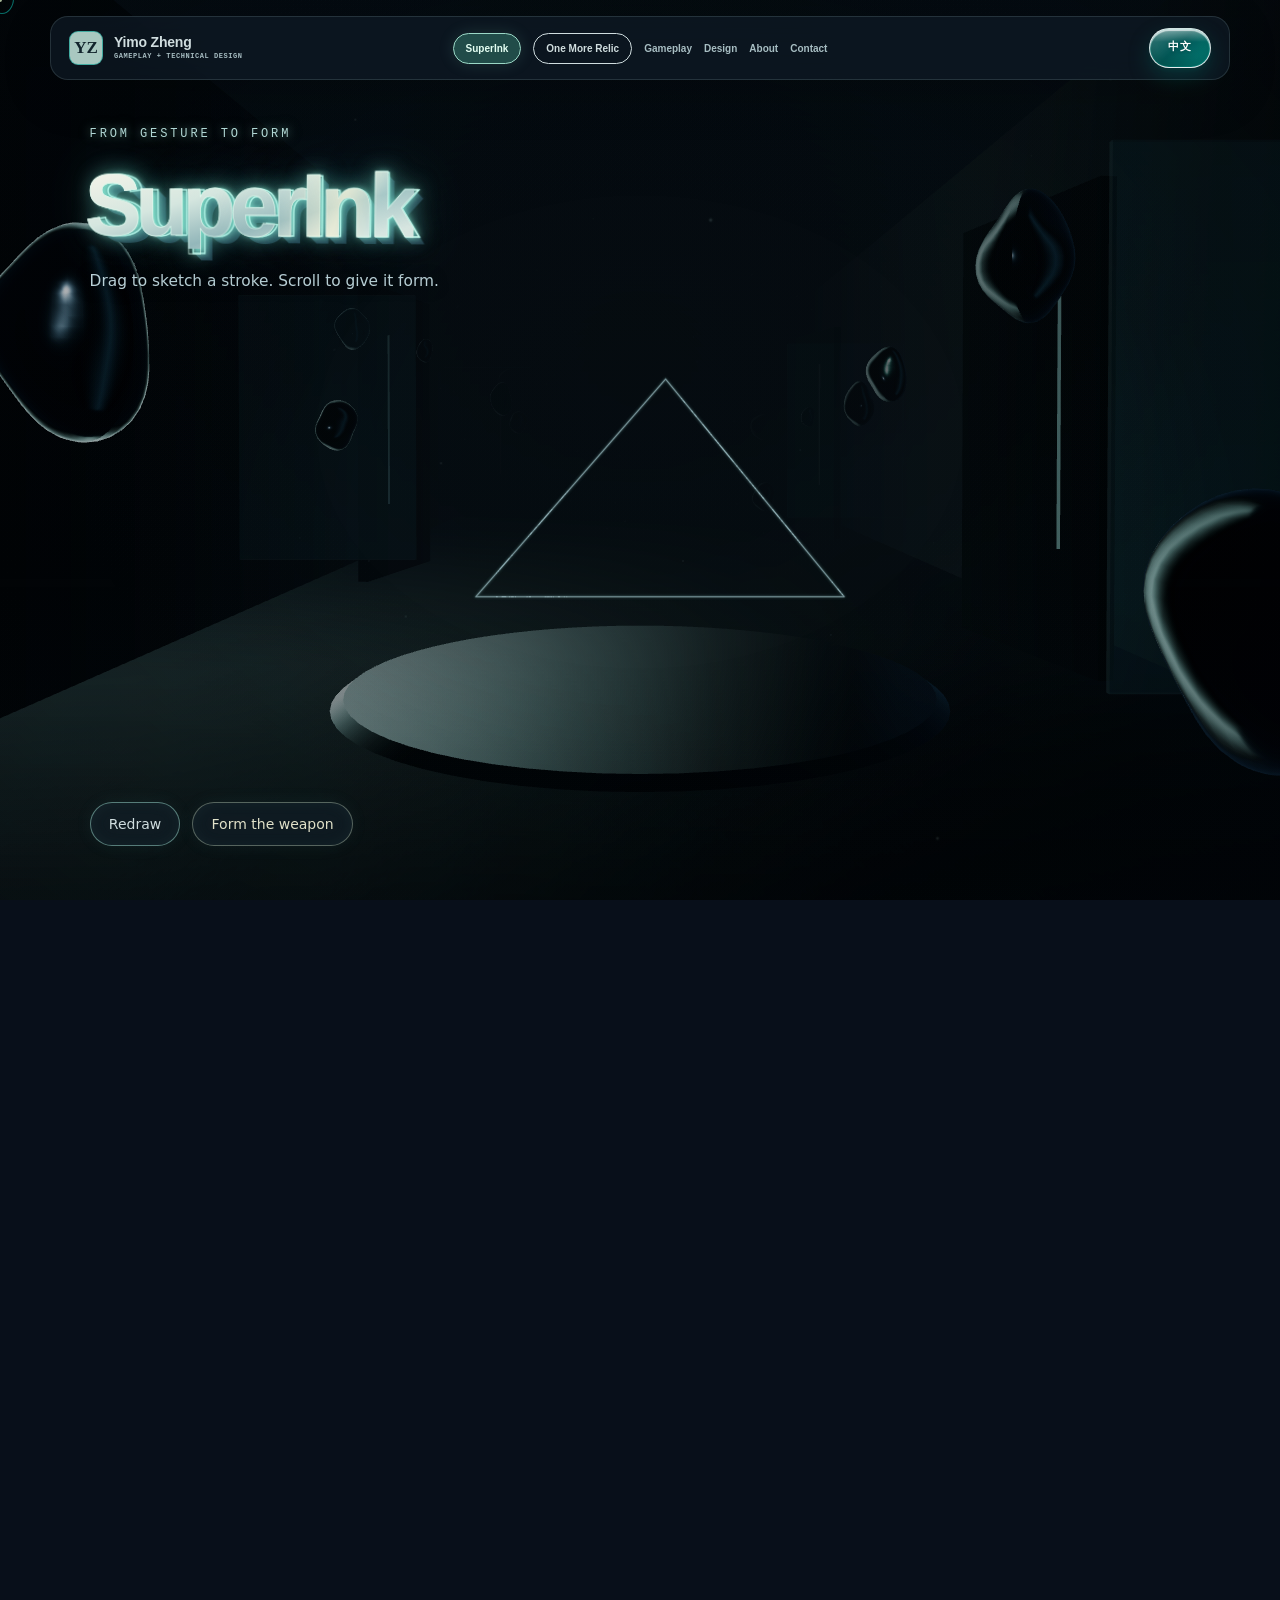
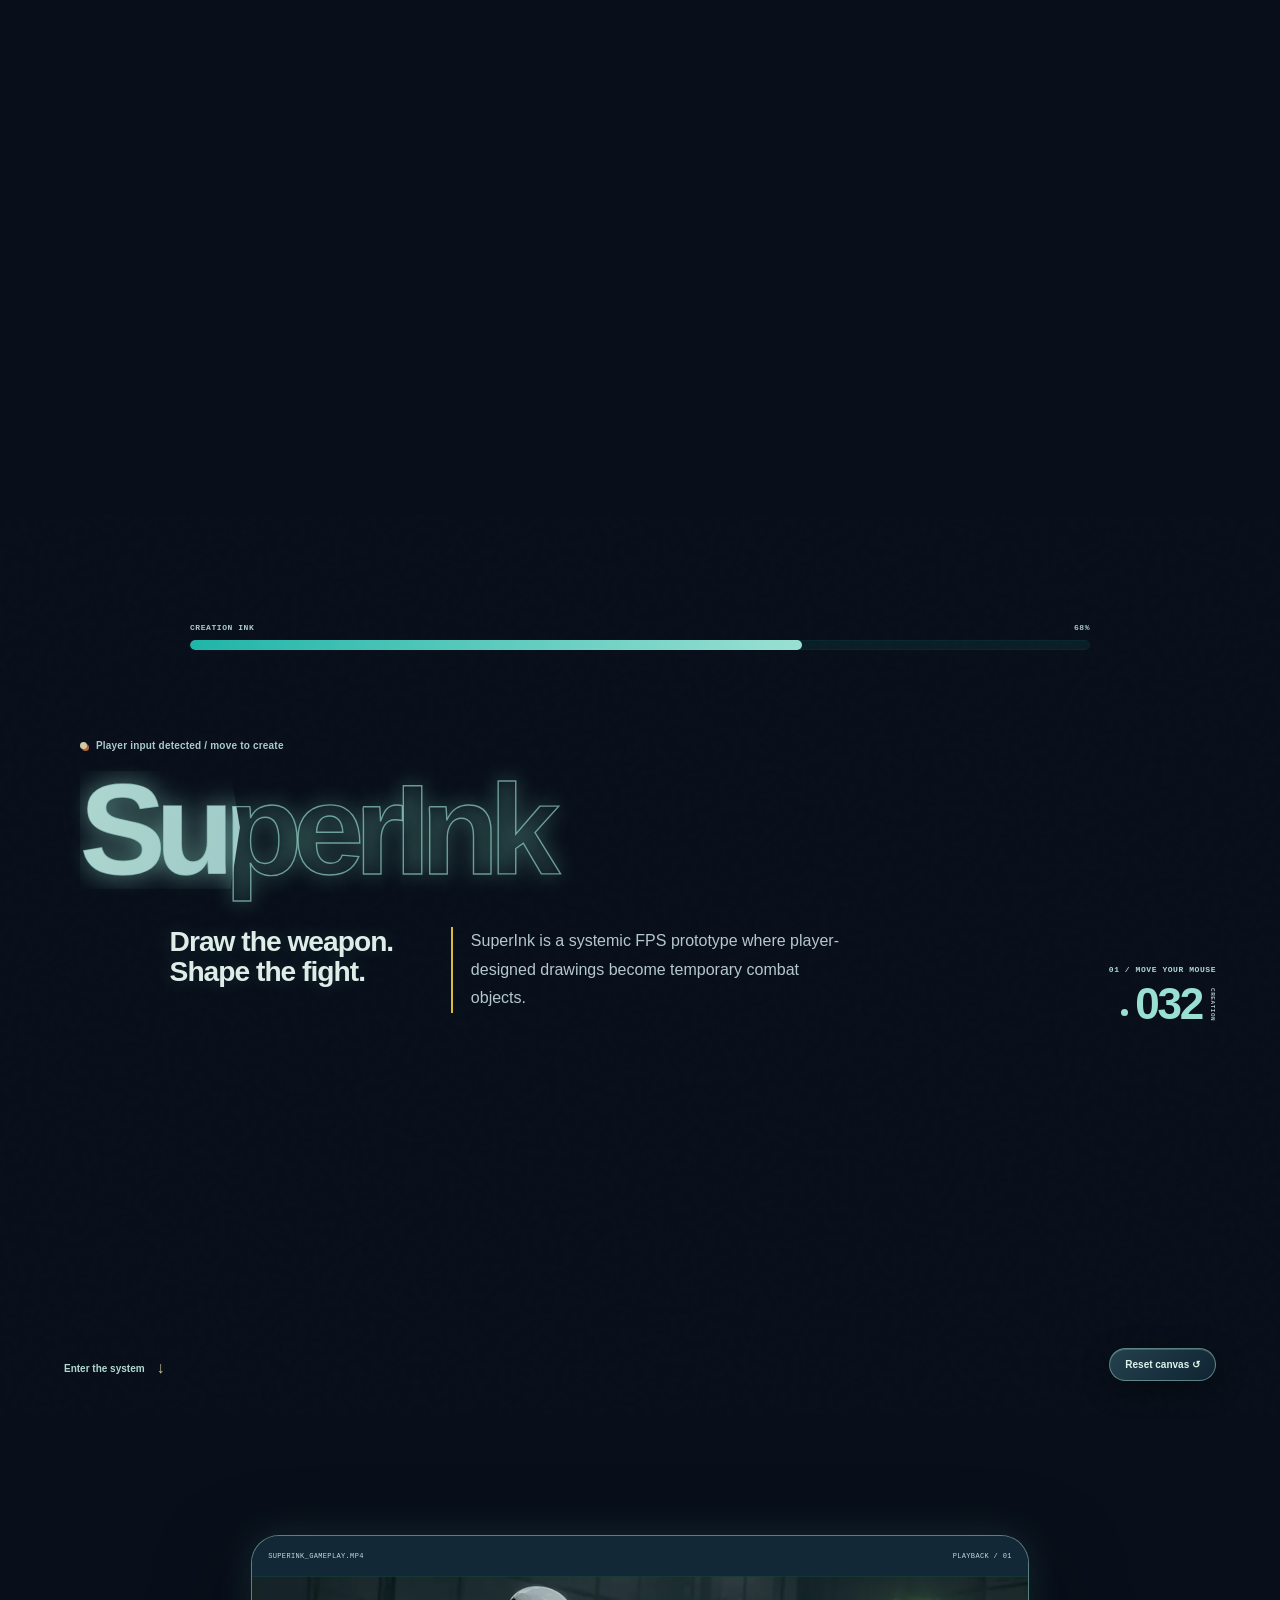
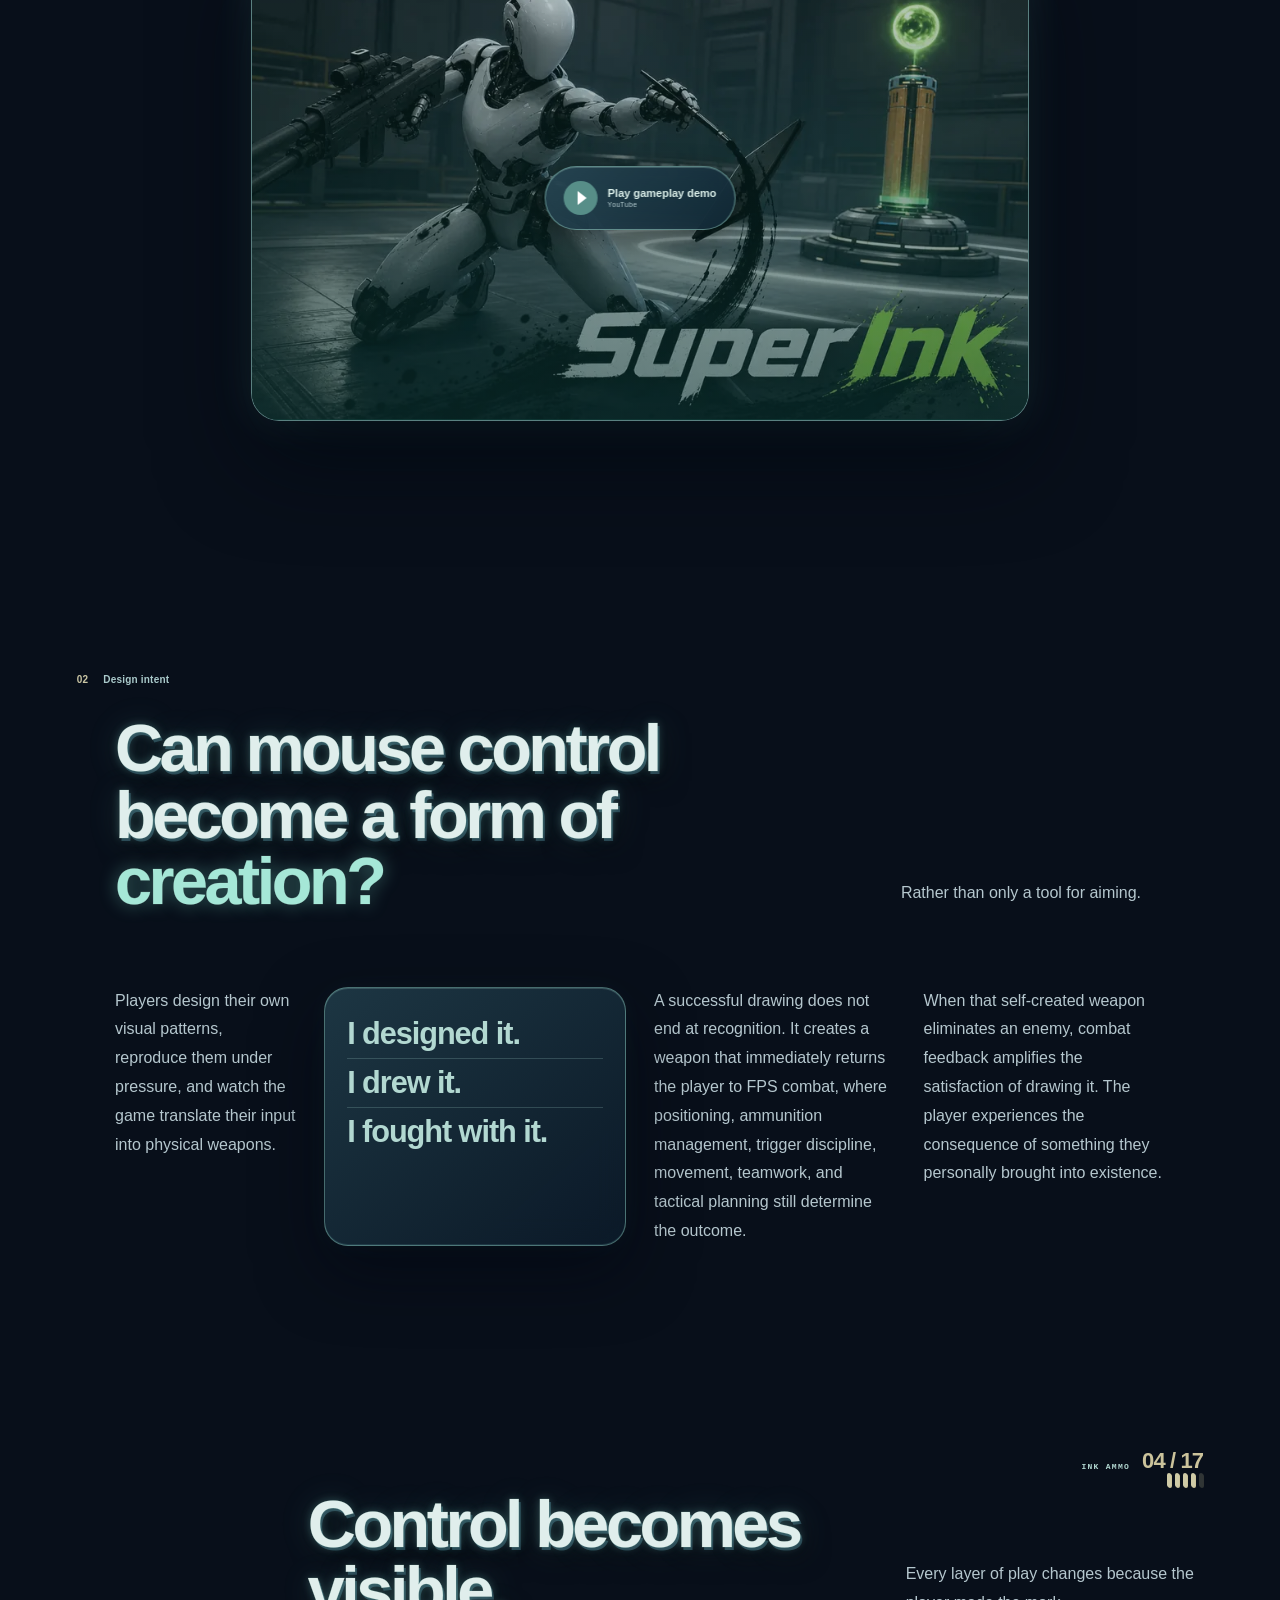
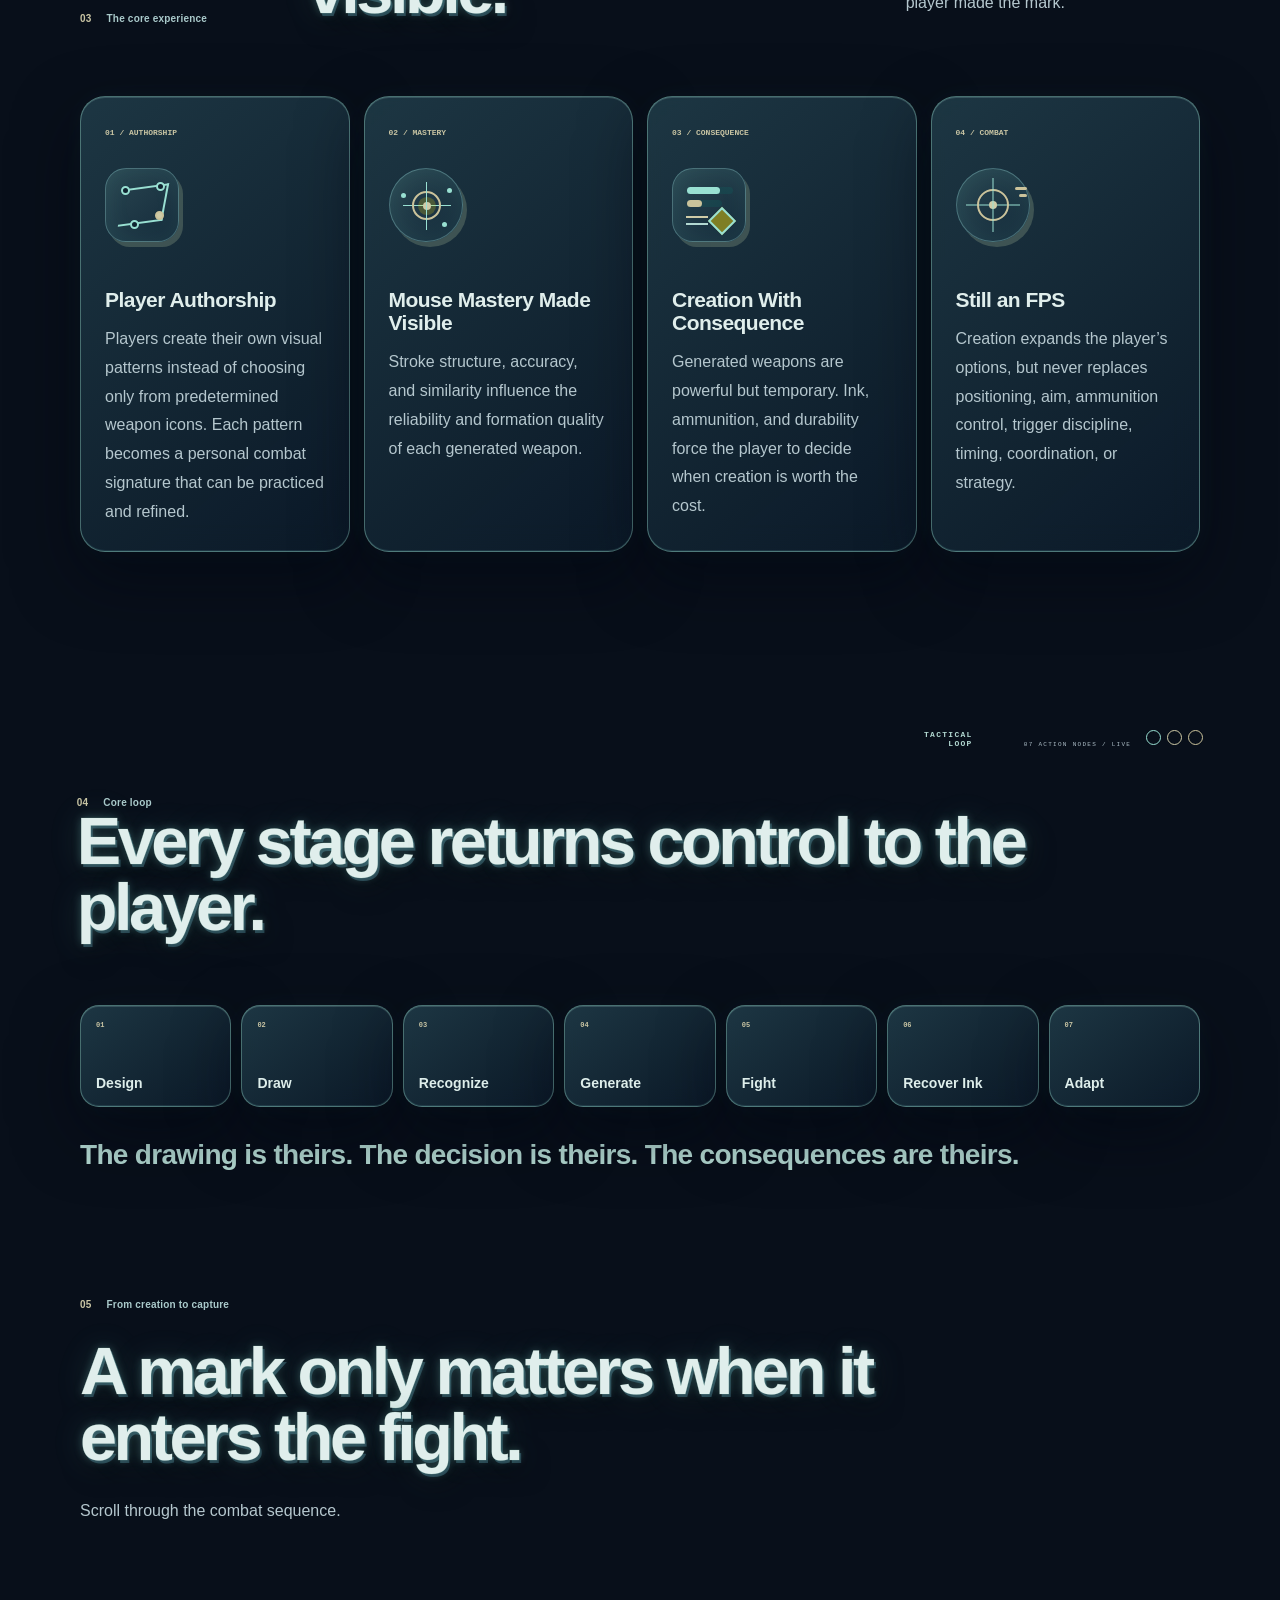
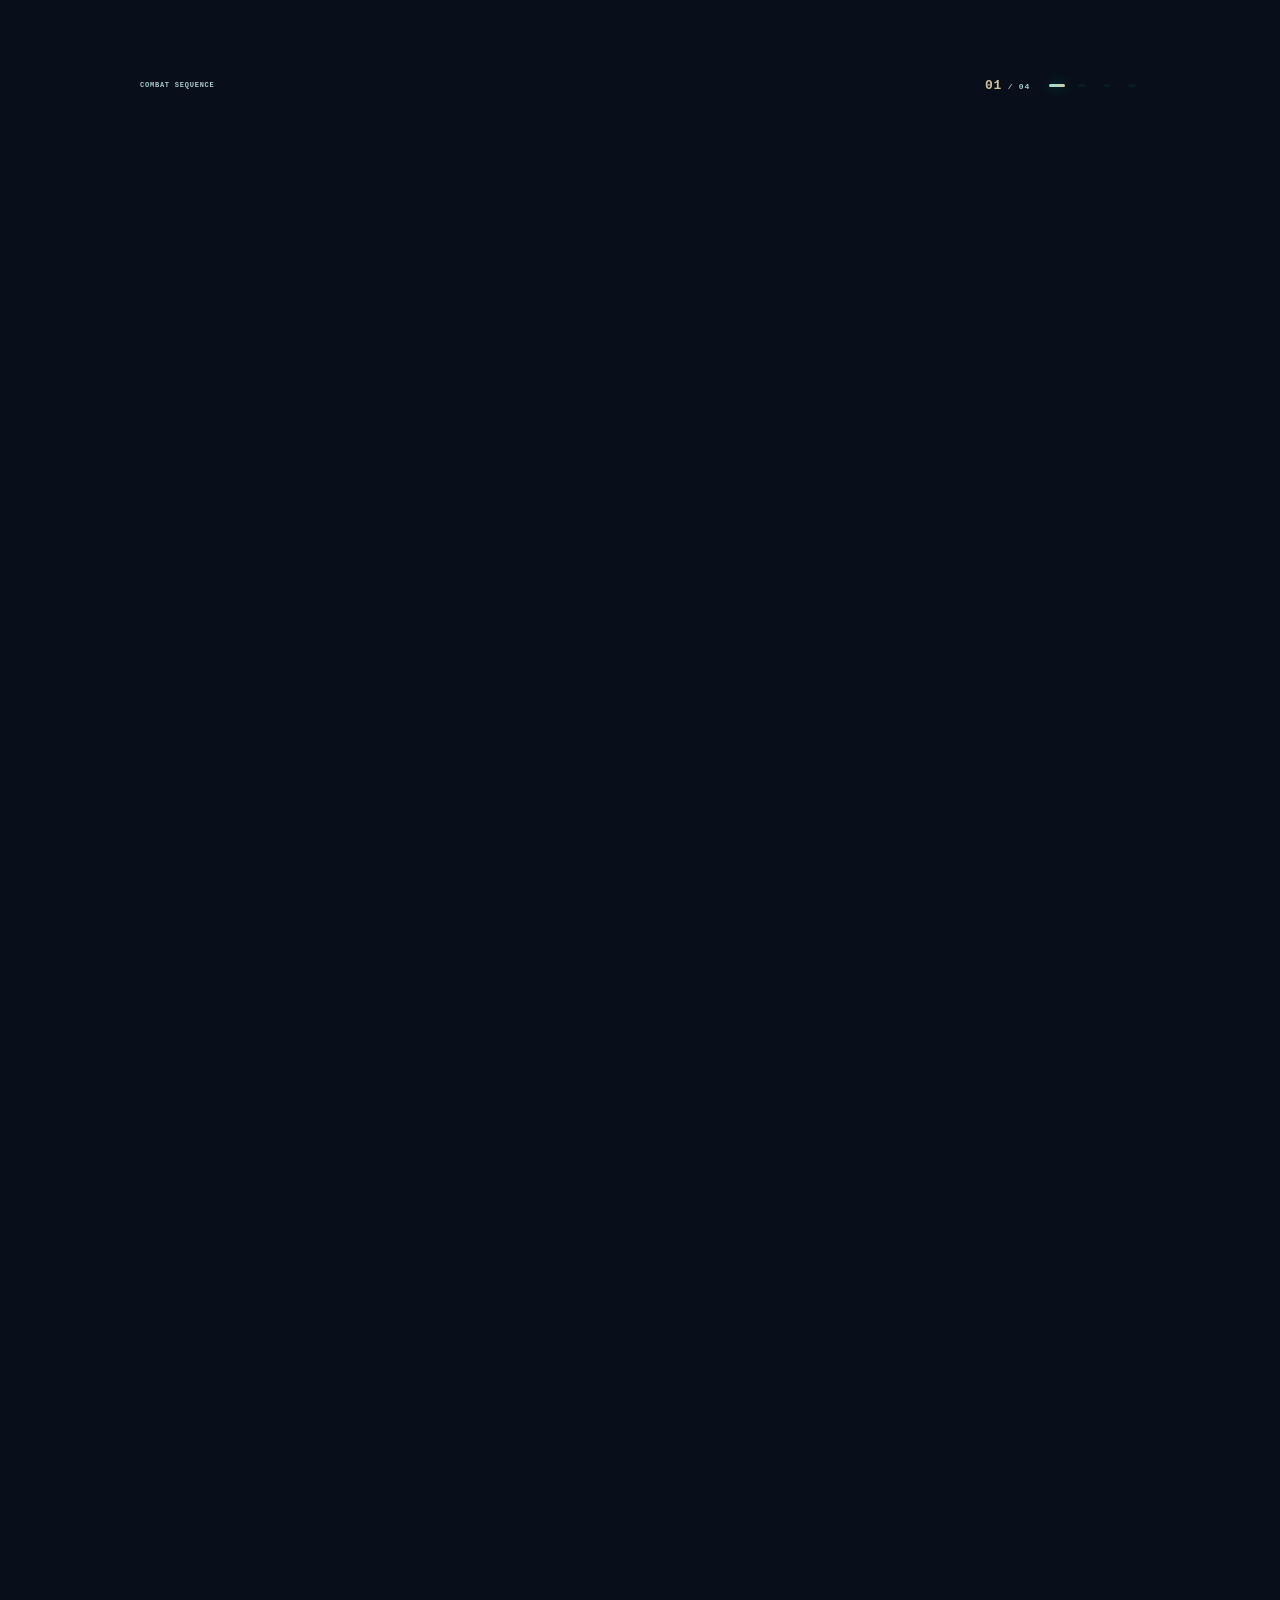
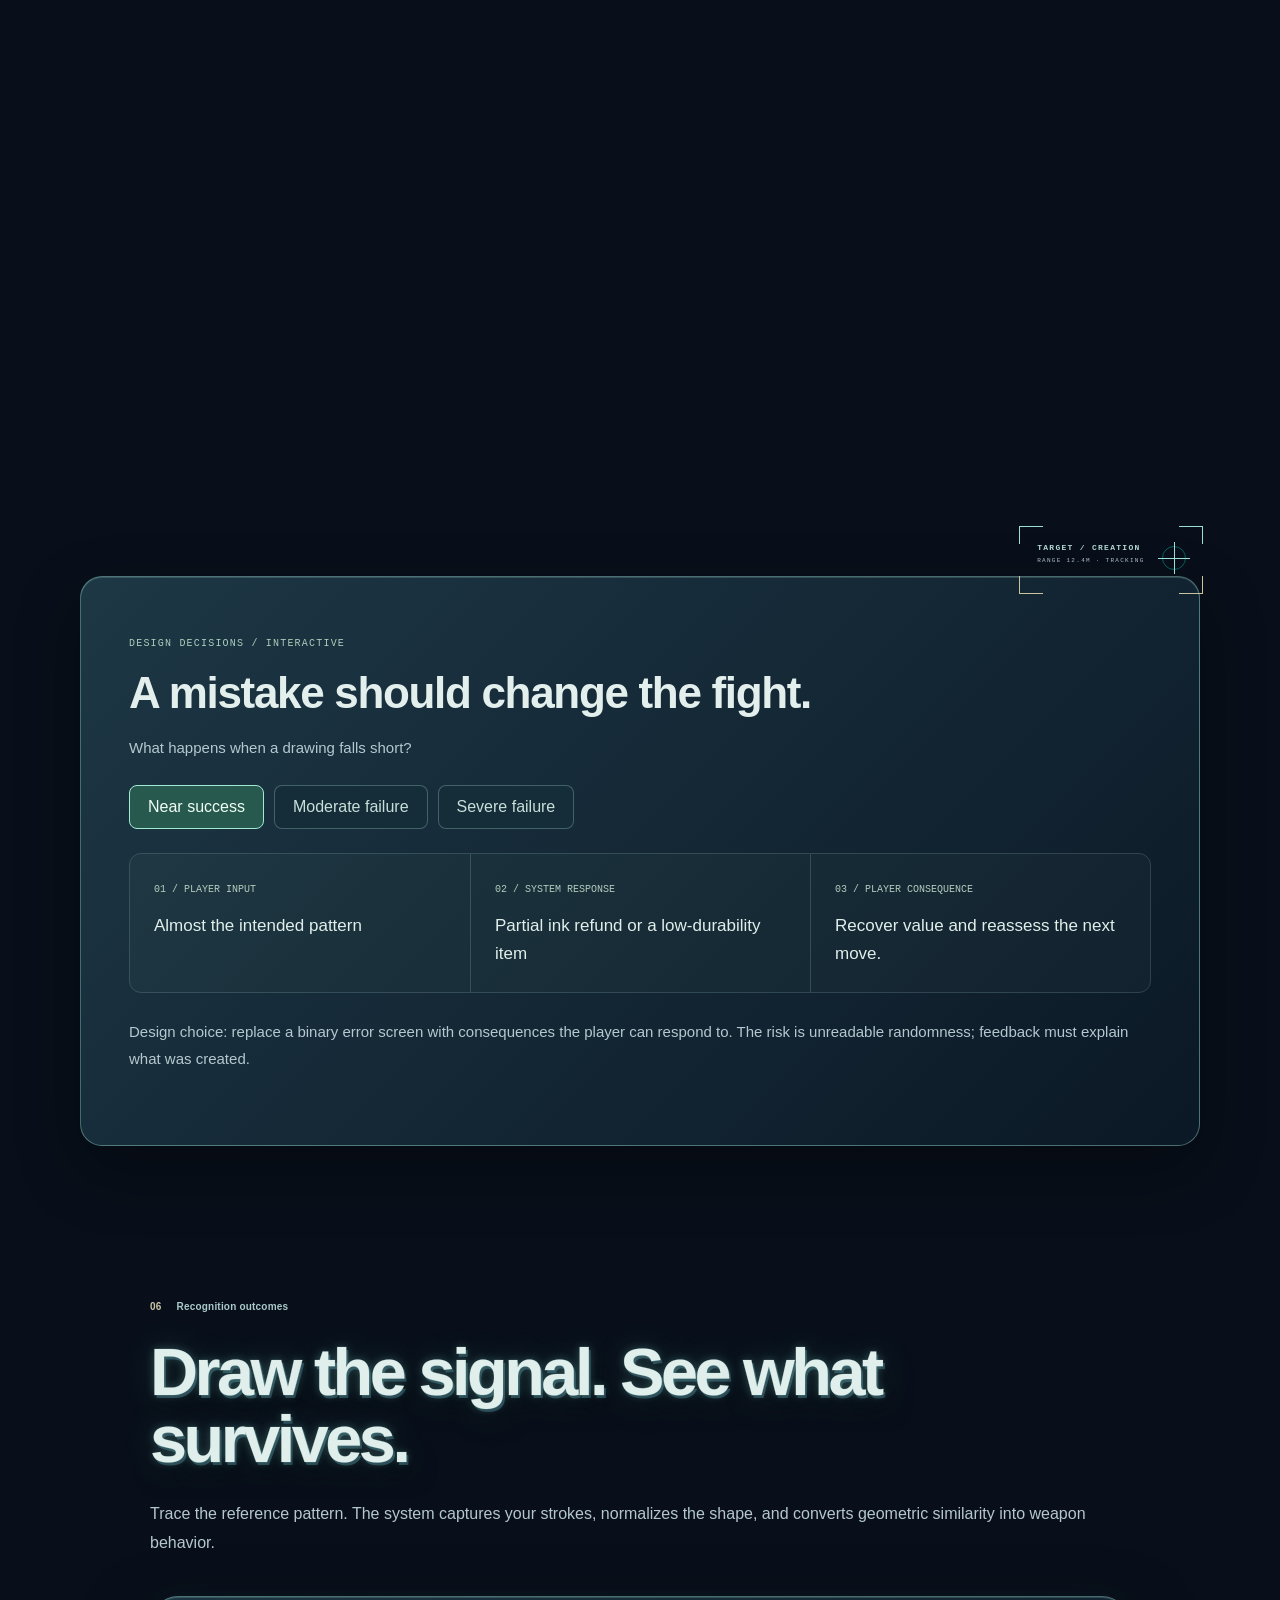
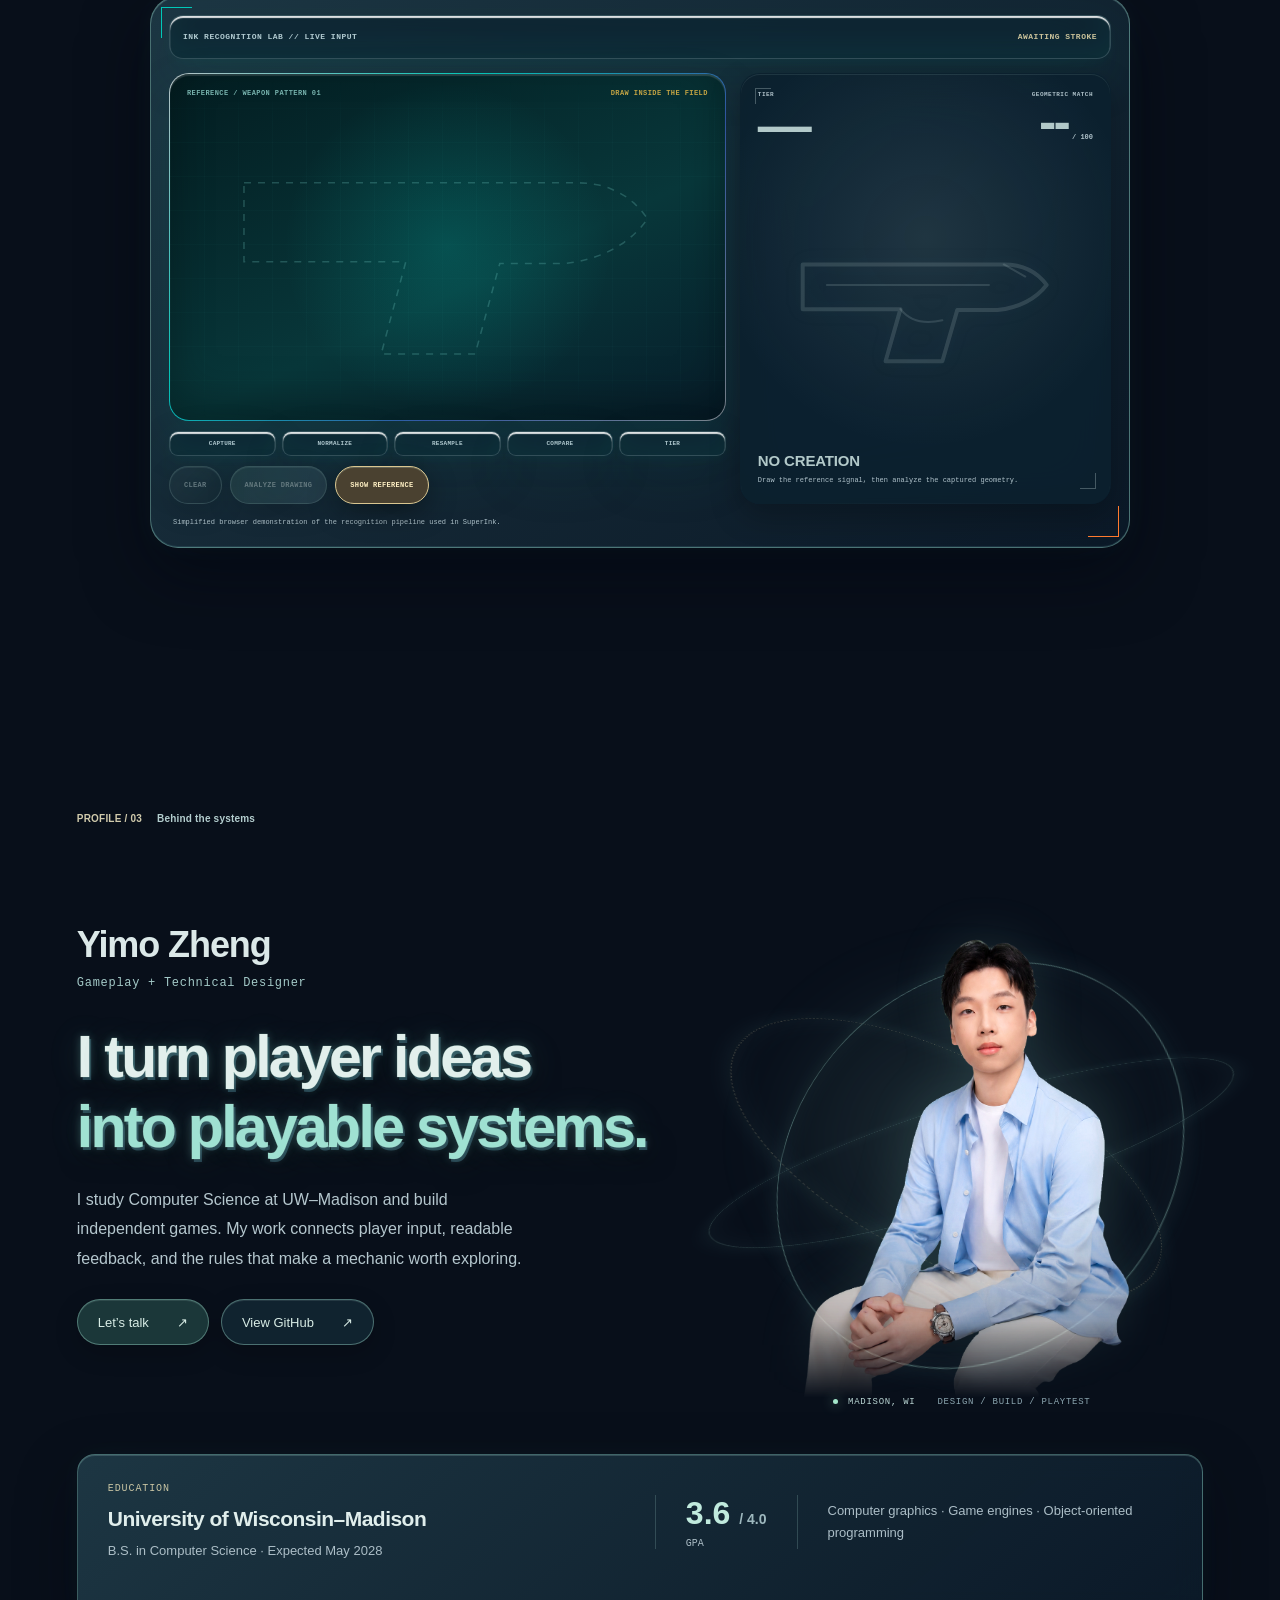
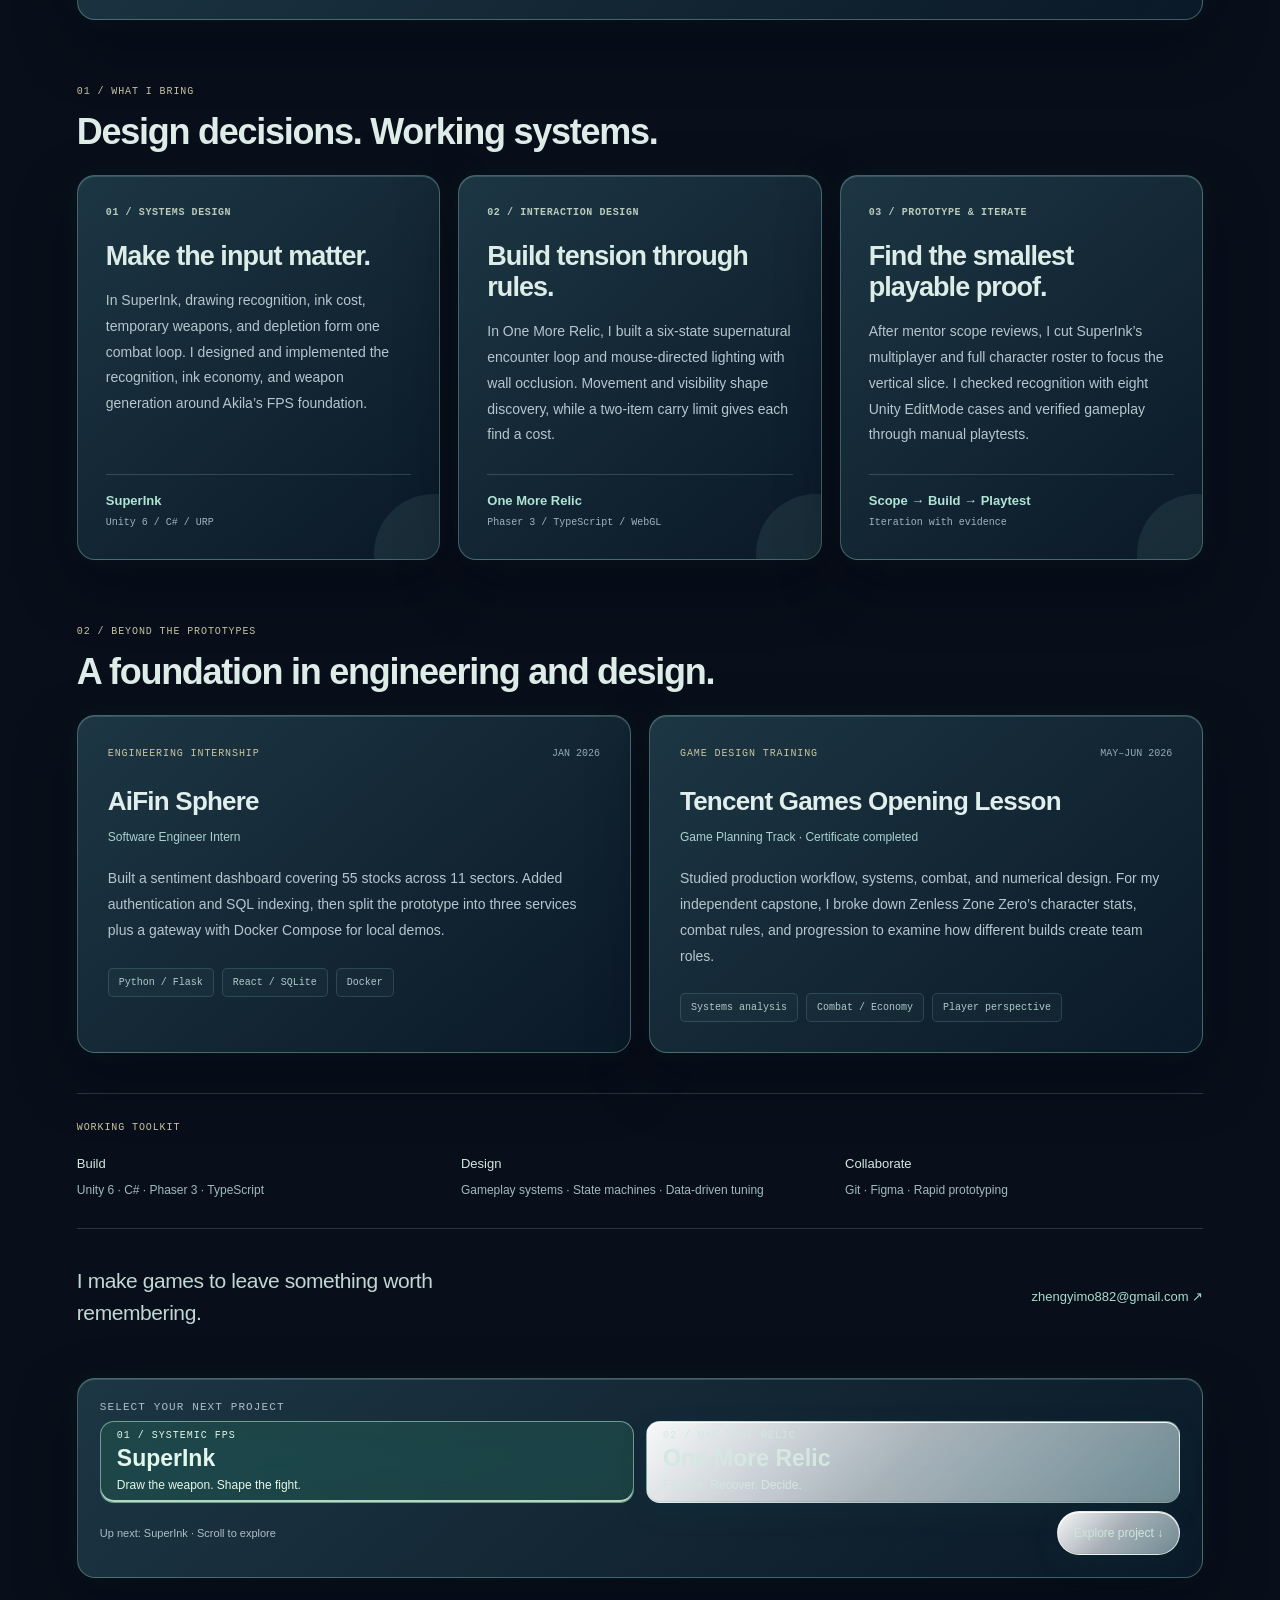
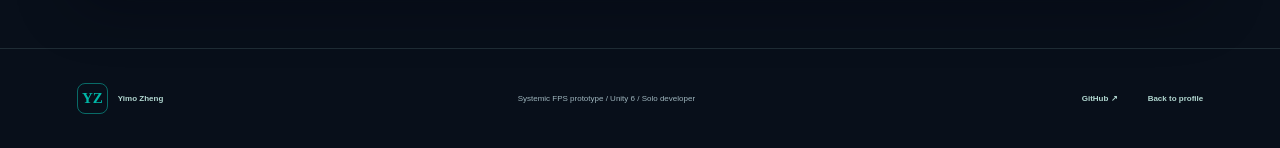
==== commit 004774b2: "Add immersive 3D project environments and Relic glass interactions and cursor" ====
--- a/site/index.html
+++ b/site/index.html
@@ -21,7 +21,10 @@
     <link rel="stylesheet" href="./relic-space.css?v=tomb-2">
     <link rel="stylesheet" href="./relic-descent.css?v=descent-1">
     <link rel="stylesheet" href="./media-balance.css?v=balance-1">
+    <link rel="stylesheet" href="./relic-glass.css?v=luxe-1">
   <link rel="stylesheet" href="./ak-inspection.css?v=inspect-2">
+<link rel="stylesheet" href="./portfolio-world.css?v=rooms-1">
+<link rel="stylesheet" href="./relic-pointer.css?v=probe-1">
 </head>
   <body>
     <div class="cursor" aria-hidden="true"><i></i></div>
@@ -455,11 +458,14 @@
     <script src="./script-relic-gallery.js?v=balance-1" defer></script><script src="./script-relic.js?v=balance-1" defer></script>
     <script src="./script-project-selector.js?v=restart-1" defer></script>
     <script src="./script-relic-text.js?v=bilingual-01" defer></script>
-    <script src="./ink-studio.js?v=inspect-2" defer></script>
+    <script src="./ink-studio.js?v=world-1" defer></script>
     <script src="./superink-arrivals.js?v=profile-1" defer></script>
     <script src="./design-evidence.js?v=balance-1" defer></script>
-    <script src="./relic-space.js?v=tomb-3" defer></script>
+    <script src="./relic-space.js?v=world-1" defer></script>
     <script src="./relic-descent.js?v=balance-1" defer></script>
+    <script src="./relic-glass.js?v=luxe-1" defer></script>
     <script type="module" src="./ak-model.js?v=inspect-2"></script>
-  </body>
+  <script type="module" src="./portfolio-world.js?v=rooms-1"></script>
+<script src="./relic-pointer.js?v=probe-1" defer></script>
+</body>
 </html>
--- a/site/relic-glass.css
+++ b/site/relic-glass.css
@@ -0,0 +1,86 @@
+/* Smoked display glass, champagne metal and fine trunk-like inset detailing. */
+body.viewing-relic { --relic-champagne:#d6bd8d; --relic-porcelain:#f4eddf; }
+body.viewing-relic .rr-luxe-perspective { perspective:1400px; }
+body.viewing-relic .rr-luxe-panel {
+  position:relative;
+  --luxe-angle:0deg; --luxe-axis-x:1; --luxe-axis-y:0; --luxe-light-x:50%; --luxe-light-y:50%; --luxe-glint:0;
+  rotate:var(--luxe-axis-x) var(--luxe-axis-y) 0 var(--luxe-angle);
+  transform-origin:50% 50%;
+  border:1px solid #d3bd8d45;
+  border-radius:8px;
+  background:linear-gradient(125deg,#b5a18314,transparent 38%,#0002),linear-gradient(155deg,#342b23b8,#191410bd 68%,#241c16a6);
+  backdrop-filter:blur(20px) saturate(115%);
+  -webkit-backdrop-filter:blur(20px) saturate(115%);
+  box-shadow:inset 0 1px 0 #ffedc542,inset 1px 0 0 #f8e1b510,inset 0 -1px 0 #0009,0 20px 50px -20px #000b,0 3px 7px #0003;
+  transition:border-color .35s ease,box-shadow .4s ease;
+  isolation:isolate;
+}
+body.viewing-relic .rr-luxe-panel.rr-luxe-moving { will-change:rotate; }
+body.viewing-relic .rr-luxe-panel.rr-luxe-hover {
+  border-color:#ddc6998c;
+  box-shadow:inset 0 1px 0 #ffefca70,inset 1px 0 0 #ffefca18,inset 0 -1px 0 #0009,0 28px 65px -20px #000d,0 0 30px #bd98560c;
+}
+body.viewing-relic .rr-luxe-sheen {
+  position:absolute;inset:0;border-radius:inherit;pointer-events:none;z-index:6;
+  opacity:calc(.18 + var(--luxe-glint) * .68);
+  background:radial-gradient(ellipse at var(--luxe-light-x) var(--luxe-light-y),#fff4d51f,transparent 58%),linear-gradient(117deg,transparent 28%,#fff3db0a 42%,#fff3db17 43%,#fff3db03 52%,transparent 70%);
+  mix-blend-mode:screen;
+}
+body.viewing-relic .rr-luxe-trim {
+  position:absolute;inset:6px;border:1px solid #d9c49616;border-radius:3px;pointer-events:none;z-index:7;
+}
+body.viewing-relic .rr-luxe-trim::before,body.viewing-relic .rr-luxe-trim::after {
+  content:'';position:absolute;width:11px;height:11px;opacity:.6;
+}
+body.viewing-relic .rr-luxe-trim::before { left:-1px;top:-1px;border-left:1px solid #d9c496;border-top:1px solid #d9c496; }
+body.viewing-relic .rr-luxe-trim::after { right:-1px;bottom:-1px;border-right:1px solid #d9c496;border-bottom:1px solid #d9c496; }
+body.viewing-relic :is(.rr-heading,.rr-gallery-heading,.rr-ending,.design-evidence).rr-luxe-panel { padding:clamp(22px,3vw,40px); }
+body.viewing-relic .rr-heading.rr-luxe-panel { margin-bottom:32px; }
+body.viewing-relic .rr-heading h2 { font-family:Georgia,'Times New Roman',serif;font-weight:400;letter-spacing:-.035em;color:var(--relic-porcelain);text-shadow:0 7px 25px #0005; }
+body.viewing-relic .rr-heading p { max-width:58ch;color:#c9bcaa;line-height:1.85; }
+body.viewing-relic .rr-kicker { color:#d0ba90;letter-spacing:.19em;font-size:10px; }
+body.viewing-relic .relic-descent-opening .rr-hero-copy.rr-luxe-panel { height:auto;max-width:840px;padding:clamp(24px,4vw,58px);background:linear-gradient(140deg,#57473733,#19130f88 70%); }
+body.viewing-relic .relic-descent-opening h1 { font-size:clamp(54px,8vw,112px);text-shadow:0 1px 0 #af9060,0 14px 35px #0007; }
+body.viewing-relic .relic-descent-opening .rr-quote { font-style:italic;color:#ddc8a6; }
+body.viewing-relic .relic-descent-scene.rr-luxe-panel { position:absolute; }
+body.viewing-relic .rr-art-stack.rr-luxe-panel { border-radius:8px; }
+body.viewing-relic .rr-art-card { background:linear-gradient(135deg,#30271e,#17130f 70%); }
+body.viewing-relic .rr-luxe-media { overflow:hidden;background:linear-gradient(130deg,#6c584724,#17120fb8 52%,#33271d99); }
+body.viewing-relic .rr-luxe-media img { border-radius:5px; }
+body.viewing-relic .rr-frame figcaption,body.viewing-relic .rr-choice-caption {
+  background:linear-gradient(110deg,#45372b70,#171310a8);border-top:1px solid #d7be8b28;color:#c8baa3;padding:15px 22px;font-size:12px;letter-spacing:.025em;
+}
+body.viewing-relic .rr-art-card .rr-art-narration { padding:clamp(20px,3vw,38px); }
+body.viewing-relic .rr-art-narration h3 { color:var(--relic-porcelain); }
+body.viewing-relic .rr-art-narration p,body.viewing-relic .relic-descent-copy p { color:#c9bcaa; }
+body.viewing-relic .rr-art-eyebrow,body.viewing-relic .relic-descent-copy > span { color:#d1bb91;letter-spacing:.15em; }
+body.viewing-relic .rr-next-label { background:linear-gradient(110deg,#74604445,#272018b8);border-top:1px solid #e3cfa140;color:#f1e5ce;min-height:52px;letter-spacing:.06em; }
+body.viewing-relic .rr-choice-next:hover .rr-next-label { background:linear-gradient(110deg,#a0834c50,#403225b8); }
+body.viewing-relic .rr-shop-tools.rr-luxe-panel { padding:14px;gap:10px; }
+body.viewing-relic :is(.rr-gallery-footer,.rr-inspection-footer).rr-luxe-panel { padding:12px 16px;margin-top:14px;flex-shrink:0;border-radius:6px; }
+body.viewing-relic .rr-gallery-footer button { background:#c3a56e12;border:1px solid #d3bd8d45;border-radius:3px;color:#c9bcaa; }
+body.viewing-relic .rr-gallery-footer button[aria-pressed=true] { background:#c3a56e30;border-color:#d6bd8da1;color:#fff2d9; }
+body.viewing-relic .rr-luxe-control { border-radius:4px;background:linear-gradient(130deg,#c3a56e1a,#1b16108c);box-shadow:inset 0 1px 0 #f3deb429,0 5px 15px #0002;color:#e5d6bb; }
+body.viewing-relic .rr-luxe-control .rr-luxe-trim { display:none; }
+body.viewing-relic .rr-stage[aria-pressed=true],body.viewing-relic .evidence-options button[aria-pressed=true] { border-color:#d6bd8da1;background:linear-gradient(135deg,#b6985940,#57412e80);color:#fff2d9; }
+body.viewing-relic .rr-button.rr-primary { background:linear-gradient(130deg,#d6c09b,#af9263);border-color:#ebd6ae;color:#241b12;box-shadow:inset 0 1px 0 #fff6dc80,0 8px 24px #0004; }
+body.viewing-relic .rr-detail.rr-luxe-panel { padding:18px; }
+body.viewing-relic .evidence-result { background:transparent;gap:12px;border:0; }
+body.viewing-relic .evidence-result > div.rr-luxe-panel { padding:22px 20px;background:linear-gradient(140deg,#c3aa7412,#18130f70); }
+body.viewing-relic .evidence-result span { color:#cfb88a;font-size:10px;letter-spacing:.11em; }
+body.viewing-relic .evidence-result p { color:#e2d7c5; }
+body.viewing-relic .evidence-rationale { color:#b8aa95;font-size:13px;line-height:1.85; }
+body.viewing-relic .rr-ending.rr-luxe-panel { margin:45px auto 0;max-width:1040px; }
+body.viewing-relic .rr-ending h3 { font-family:Georgia,'Times New Roman',serif;font-weight:400;color:var(--relic-porcelain); }
+body.viewing-relic #about .rr-luxe-panel { background:linear-gradient(140deg,#7c63452b,#19130fb8);border-color:#d3bd8d45; }
+body.viewing-relic .rr-luxe-panel:focus-within { border-color:#e1c58d9c; }
+@media(max-width:800px) {
+  body.viewing-relic :is(.rr-heading,.rr-gallery-heading,.rr-ending,.design-evidence).rr-luxe-panel { padding:22px; }
+  body.viewing-relic .rr-luxe-panel { backdrop-filter:blur(12px);-webkit-backdrop-filter:blur(12px); }
+  body.viewing-relic .relic-descent-opening .rr-hero-copy.rr-luxe-panel { padding:24px; }
+  body.viewing-relic .relic-descent-opening h1 { font-size:clamp(45px,12vw,78px); }
+  body.viewing-relic .rr-art-card .rr-art-narration { padding:18px 22px; }
+}
+@media(max-height:650px),(prefers-reduced-motion:reduce) { body.viewing-relic .rr-art-stack.rr-luxe-panel { overflow:visible; } }
+@media(prefers-reduced-motion:reduce) { body.viewing-relic .relic-descent-scene.rr-luxe-panel { position:relative; } }
+@media(hover:none),(pointer:coarse),(prefers-reduced-motion:reduce) { body.viewing-relic .rr-luxe-panel { rotate:none;transition:none; } }
--- a/site/portfolio-world.css
+++ b/site/portfolio-world.css
@@ -0,0 +1,15 @@
+/* Physical environments have a quiet reading zone and richer side lighting. */
+.portfolio-world { position:fixed;inset:0;width:100%;height:100%;pointer-events:none;z-index:0; }
+body.world-ready > :is(.superink-space,.relic-space) { display:none!important; }
+body.world-ready::after { content:'';position:fixed;inset:0;z-index:0;pointer-events:none;background:radial-gradient(ellipse at 50% 42%,#04090d40 0%,transparent 65%),linear-gradient(0deg,#03070b50,transparent 35%,#03070b30); }
+body.world-ready.viewing-relic::after { background:radial-gradient(ellipse at 50% 45%,#100d0938,transparent 65%),linear-gradient(0deg,#0c090850,transparent 40%); }
+body.world-ready.viewing-relic .rr-hero-copy::before,body.world-ready.viewing-relic .rr-hero-copy::after { content:none; }
+body.world-ready.viewing-relic .rr-luxe-panel { background:linear-gradient(135deg,#b6a18513,transparent 45%),linear-gradient(145deg,#241d16a6,#14110ec4); }
+body.world-ready.viewing-relic :is(.rr-heading,.rr-gallery-heading,.rr-ending).rr-luxe-panel { border-color:#d3bd8d26;box-shadow:inset 0 1px 0 #fff0cf12,0 15px 45px #0003; }
+body.world-ready.viewing-relic :is(.rr-heading,.rr-gallery-heading,.rr-ending) > .rr-luxe-trim { opacity:.35; }
+body.world-ready.viewing-relic .rr-luxe-media { border-color:#d3bd8d6b; }
+body.world-ready.viewing-relic .rr-hero h1 { text-shadow:0 2px 0 #725638,0 14px 35px #0008; }
+body.world-ready:not(.viewing-relic) .studio-title-face { filter:drop-shadow(0 0 10px #a3e9d825); }
+@media(max-width:700px) { body.world-ready::after { background:linear-gradient(#070c1140,#070c1160); } }
+
+body.world-ready.viewing-relic .rr-button.rr-primary { background:linear-gradient(130deg,#d6c09b,#af9263);color:#241b12; }
--- a/site/relic-pointer.css
+++ b/site/relic-pointer.css
@@ -0,0 +1,31 @@
+.relic-pointer { position:fixed;left:0;top:0;width:0;height:0;z-index:10000;pointer-events:none;opacity:0;--pointer-gold:#d6bd8d; }
+.relic-pointer.is-visible { opacity:1; }
+.relic-pointer-tip { position:absolute;left:-4px;top:-4px;width:8px;height:8px;transform:rotate(45deg);border:1px solid var(--pointer-gold);background:linear-gradient(135deg,#f2ddb3a8,#46341bdd);box-shadow:0 0 9px #d0a25e55,inset 0 0 3px #fff4db44;transition:transform .25s,border-color .25s; }
+.relic-pointer-tip::after { content:'';position:absolute;left:2px;top:2px;width:2px;height:2px;background:#fff5d9;box-shadow:0 0 4px #ffe8b2; }
+.relic-pointer-halo { position:absolute;left:-17px;top:-17px;width:34px;height:34px;border:1px solid #d6bd8d26;border-radius:50%;background:radial-gradient(circle,#c9a36814,transparent 70%);box-shadow:0 0 15px #c3a0670b;transition:width .3s,height .3s,left .3s,top .3s,border-color .3s,background .3s; }
+.relic-pointer-halo i { position:absolute;width:8px;height:8px;border-color:var(--pointer-gold);border-style:solid;opacity:0;transition:opacity .25s,transform .4s; }
+.relic-pointer-halo i:nth-child(1) { top:0;left:0;border-width:1px 0 0 1px; }
+.relic-pointer-halo i:nth-child(2) { top:0;right:0;border-width:1px 1px 0 0; }
+.relic-pointer-halo i:nth-child(3) { bottom:0;right:0;border-width:0 1px 1px 0; }
+.relic-pointer-halo i:nth-child(4) { bottom:0;left:0;border-width:0 0 1px 1px; }
+.relic-pointer.is-image .relic-pointer-halo { width:48px;height:48px;left:-24px;top:-24px;border-color:transparent;background:radial-gradient(circle,#d8b5740c,transparent); }
+.relic-pointer.is-image .relic-pointer-halo i { opacity:.8; }
+.relic-pointer.is-inspecting .relic-pointer-halo i:nth-child(1) { transform:translate(3px,3px); }
+.relic-pointer.is-inspecting .relic-pointer-halo i:nth-child(2) { transform:translate(-3px,3px); }
+.relic-pointer.is-inspecting .relic-pointer-halo i:nth-child(3) { transform:translate(-3px,-3px); }
+.relic-pointer.is-inspecting .relic-pointer-halo i:nth-child(4) { transform:translate(3px,-3px); }
+.relic-pointer-halo small { position:absolute;top:57px;left:-12px;min-width:72px;text-align:center;font:9px/1.5 ui-monospace,monospace;letter-spacing:.16em;color:#e6d2a8;opacity:0;transform:translateY(3px);text-shadow:0 1px 5px #000;transition:opacity .25s,transform .25s; }
+.relic-pointer.is-inspecting small { opacity:.85;transform:none; }
+.relic-pointer.is-control .relic-pointer-tip { transform:rotate(90deg);border-color:#ffe5b7;box-shadow:0 0 12px #e2be7866; }
+.relic-pointer.is-control .relic-pointer-halo { width:26px;height:26px;left:-13px;top:-13px;border-color:#d6bd8d4a; }
+.relic-pointer.is-tomb { --pointer-gold:#b29a70; }
+.relic-pointer.is-tomb .relic-pointer-halo { background:radial-gradient(circle,#e1b26420,transparent 70%);box-shadow:0 0 22px 8px #d8a85f0a; }
+.relic-pointer-stamp { position:fixed;width:18px;height:18px;margin:-9px 0 0 -9px;z-index:9999;pointer-events:none;border:1px solid #d8bb85;box-shadow:inset 0 0 7px #d8bb8522,0 0 10px #d8bb8533;animation:relic-seal .6s ease-out both; }
+.relic-pointer-stamp::before { content:'';position:absolute;inset:4px;border:1px solid #d8bb8580; }
+@keyframes relic-seal { from { opacity:.75;transform:rotate(45deg) scale(.6); } to { opacity:0;transform:rotate(45deg) scale(1.7); } }
+@media(hover:hover) and (pointer:fine) {
+ body.viewing-relic.relic-pointer-active,body.viewing-relic.relic-pointer-active * { cursor:none!important; }
+ body.viewing-relic :is(p,h1,h2,h3,h4,blockquote,input,textarea,[contenteditable="true"]) { cursor:text; }
+}
+@media(hover:none),(pointer:coarse) { .relic-pointer,.relic-pointer-stamp { display:none!important; } }
+@media(prefers-reduced-motion:reduce) { .relic-pointer * { transition:none!important; }.relic-pointer-halo { display:none; }.relic-pointer-stamp { display:none; } }
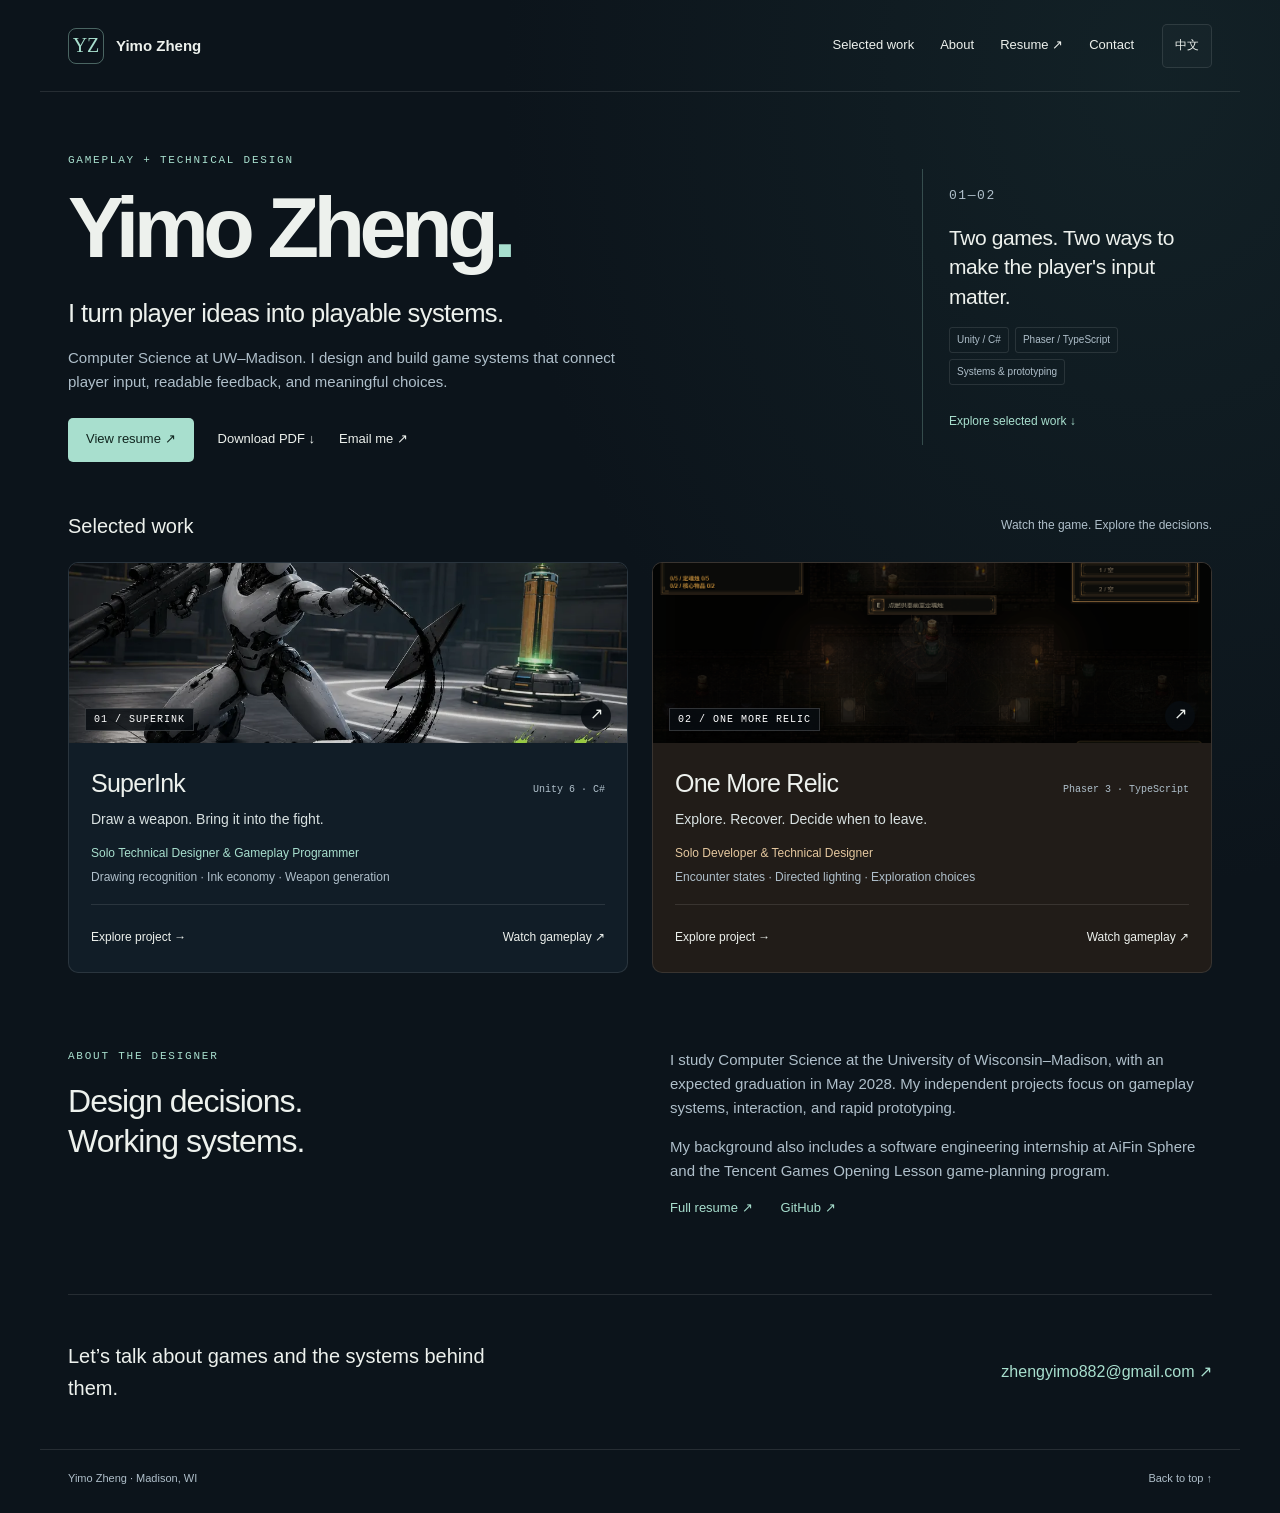
==== commit 6fff260f: "Restructure portfolio homepage and project case studies Add recruiting-focused homepage, reading and" ====
--- a/site/index.html
+++ b/site/index.html
@@ -1,471 +1,40 @@
 <!doctype html>
 <html lang="en">
-  <head>
-    <meta charset="utf-8">
-    <meta name="viewport" content="width=device-width, initial-scale=1">
-    <meta name="theme-color" content="#f8f4e9">
-    <meta name="description" content="SuperInk — a systemic FPS prototype where player-designed drawings become temporary combat objects.">
-    <title>SuperInk — Draw the weapon. Shape the fight.</title>
-    <link rel="icon" href="data:image/svg+xml,%3Csvg xmlns='http://www.w3.org/2000/svg' viewBox='0 0 64 64'%3E%3Crect width='64' height='64' rx='16' fill='%23007b72'/%3E%3Cpath d='M16 22h32v8H35l-4 18H20l5-18h-9z' fill='%23ffe000'/%3E%3C/svg%3E">
-    <link rel="stylesheet" href="./styles-superink-v11.css?v=bilingual-02">
-    <link rel="stylesheet" href="./styles-concept-story.css?v=20260727-surface">
-    <link rel="stylesheet" href="./styles-recognition-lab.css">
-      <link rel="stylesheet" href="./styles-project-selector.css?v=20260908-compact">
-  <link rel="stylesheet" href="./styles-relic-showcase.css?v=gallery-reading-18">
-  <link rel="stylesheet" href="./styles-liquid-glass.css?v=glass-03">
-    <link rel="stylesheet" href="./ink-studio.css?v=space-4">
-    <link rel="stylesheet" href="./superink-space.css?v=profile-1">
-    <link rel="stylesheet" href="./superink-arrivals.css?v=arrival-7">
-    <link rel="stylesheet" href="./about-profile.css?v=profile-2">
-    <link rel="stylesheet" href="./portfolio-navigation.css?v=design-1">
-    <link rel="stylesheet" href="./relic-space.css?v=tomb-2">
-    <link rel="stylesheet" href="./relic-descent.css?v=descent-1">
-    <link rel="stylesheet" href="./media-balance.css?v=balance-1">
-    <link rel="stylesheet" href="./relic-glass.css?v=luxe-1">
-  <link rel="stylesheet" href="./ak-inspection.css?v=inspect-2">
-<link rel="stylesheet" href="./portfolio-world.css?v=rooms-1">
-<link rel="stylesheet" href="./relic-pointer.css?v=probe-1">
+<head>
+<meta charset="utf-8"><meta name="viewport" content="width=device-width,initial-scale=1">
+<title>Yimo Zheng — Gameplay & Technical Designer</title>
+<meta name="description" content="Yimo Zheng's game design portfolio. Explore SuperInk and One More Relic, view gameplay, and download a resume.">
+<meta name="theme-color" content="#0c141b">
+<link rel="icon" href="./assets/portfolio-icon.svg" type="image/svg+xml">
+<link rel="stylesheet" href="./portfolio-home.css?v=p0-1">
+<script src="./portfolio-home.js?v=p0-1" defer></script>
 </head>
-  <body>
-    <div class="cursor" aria-hidden="true"><i></i></div>
-    <div class="scroll-progress" aria-hidden="true"><span></span></div>
-
-    <header class="site-header">
-      <a class="identity" href="#about" aria-label="Yimo Zheng, home">
-        <span class="seal" aria-hidden="true">YZ</span>
-        <span><strong>Yimo Zheng</strong><small>Gameplay + Technical Design</small></span>
-      </a>
-      <nav aria-label="Primary navigation">
-        <a href="#about">About</a>
-        <a href="#proof">Gameplay</a>
-        <a href="#intent">Intent</a>
-        <a href="#experience">Experience</a>
-        <a href="#recognition">Outcomes</a>
-      </nav>
-      <span class="project-code"><span data-project-code>SUPERINK / 01</span><button class="language-toggle" type="button" data-i18n-control aria-label="切换为中文">中文</button></span>
-    </header>
-
-    <main>
-      <section id="ink-studio" aria-labelledby="studio-title">
-        <div class="studio-pin">
-          <div class="studio-heading">
-            <h1 id="studio-title" aria-label="SuperInk">
-              <span class="studio-title-depth" aria-hidden="true">SuperInk</span>
-              <span class="studio-title-outline" aria-hidden="true">SuperInk</span>
-              <span class="studio-title-face" aria-hidden="true">SuperInk</span>
-              <span class="studio-title-light" aria-hidden="true">SuperInk</span>
-            </h1>
-            <p data-studio-hint aria-live="polite" aria-atomic="true"></p>
-          </div>
-          <canvas class="studio-canvas" tabindex="0" aria-label="SuperInk drawing and model viewer"></canvas>
-          <div class="studio-controls"><button type="button" data-studio-reset>Redraw</button><button type="button" data-studio-next>Preview model ↓</button></div>
-        </div>
-      </section>
-      <section class="hero" id="hero" aria-labelledby="hero-title">
-        <canvas id="brush-canvas" aria-hidden="true"></canvas>
-        <div class="paper-grain" aria-hidden="true"></div>
-
-        <div class="ink-reserve" aria-live="polite">
-          <div class="reserve-label">
-            <span>Creation ink</span>
-            <strong id="ink-percent">100%</strong>
-          </div>
-          <div class="reserve-track"><span id="reserve-fill"></span></div>
-        </div>
-
-        <div class="hero-title-wrap">
-          <p class="hero-index"><i></i> Player input detected / move to create</p>
-          <h1 id="hero-title" aria-label="SuperInk">
-            <span class="title-ghost" aria-hidden="true">SuperInk</span>
-            <span class="title-fill" id="title-fill">SuperInk</span>
-            <span class="completion-fx" aria-hidden="true">
-              <span class="completion-echo echo-a">SuperInk</span>
-              <span class="completion-echo echo-b">SuperInk</span>
-              <span class="completion-echo echo-c">SuperInk</span>
-              <i class="completion-scan"></i>
-              <span class="weapon-rig" aria-hidden="true">
-                <svg class="fps-pistol" viewBox="0 0 90 50" role="presentation">
-                  <path class="pistol-outline" d="M5 13H76V21H43L38 25H29L23 43H13L17 21H5Z"></path>
-                  <path class="pistol-detail" d="M10 17H68M29 21c0 5 4 8 9 6"></path>
-                </svg>
-                <span class="muzzle-flash">
-                  <i></i><i></i><i></i><b></b>
-                  <em></em><em></em><em></em><em></em>
-                </span>
-              </span>
-              <i class="completion-underline"></i>
-              <i class="completion-reticle"></i>
-            </span>
-          </h1>
-          <div class="hero-statement">
-            <strong>Draw the weapon.<br>Shape the fight.</strong>
-            <p>SuperInk is a systemic FPS prototype where player-designed drawings become temporary combat objects.</p>
-          </div>
-        </div>
-
-        <div class="creation-status">
-          <span id="creation-step">01 / MOVE YOUR MOUSE</span>
-          <div class="creation-score"><i id="creation-dot"></i><strong id="creation-output">000</strong><small>CREATION</small></div>
-        </div>
-
-        <button class="reset-ink" id="reset-ink" type="button">Reset canvas ↺</button>
-        <a class="enter-site" href="#intent"><span>Enter the system</span><i>↓</i></a>
-      </section>
-
-      <section class="intent-section" id="intent" aria-labelledby="intent-title">
-        <div class="section-label"><span>02</span> Design intent</div>
-        <div class="intent-heading">
-          <h2 id="intent-title">Can mouse control become a form of <em>creation?</em></h2>
-          <p>Rather than only a tool for aiming.</p>
-        </div>
-        <div class="intent-body">
-          <p>Players design their own visual patterns, reproduce them under pressure, and watch the game translate their input into physical weapons.</p>
-          <blockquote>
-            <span>I designed it.</span>
-            <span>I drew it.</span>
-            <span>I fought with it.</span>
-          </blockquote>
-          <p>A successful drawing does not end at recognition. It creates a weapon that immediately returns the player to FPS combat, where positioning, ammunition management, trigger discipline, movement, teamwork, and tactical planning still determine the outcome.</p>
-          <p>When that self-created weapon eliminates an enemy, combat feedback amplifies the satisfaction of drawing it. The player experiences the consequence of something they personally brought into existence.</p>
-        </div>
-      </section>
-
-      <section class="experience-section" id="experience" aria-labelledby="experience-title">
-        <div class="fps-section-hud ammo-hud" aria-hidden="true">
-          <b>INK AMMO</b><strong>04 / 17</strong>
-          <span><i></i><i></i><i></i><i></i><i></i></span>
-        </div>
-        <div class="experience-heading">
-          <div class="section-label light"><span>03</span> The core experience</div>
-          <h2 id="experience-title">Control becomes visible.</h2>
-          <p>Every layer of play changes because the player made the mark.</p>
-        </div>
-
-        <div class="principle-grid">
-          <article>
-            <span>01 / AUTHORSHIP</span>
-            <div class="ui-glyph glyph-authorship" aria-hidden="true">
-              <i></i><i></i><i></i><i></i><b></b>
-            </div>
-            <h3>Player Authorship</h3>
-            <p>Players create their own visual patterns instead of choosing only from predetermined weapon icons. Each pattern becomes a personal combat signature that can be practiced and refined.</p>
-          </article>
-          <article>
-            <span>02 / MASTERY</span>
-            <div class="ui-glyph glyph-mastery" aria-hidden="true">
-              <i></i><i></i><i></i><b></b><em></em>
-            </div>
-            <h3>Mouse Mastery Made Visible</h3>
-            <p>Stroke structure, accuracy, and similarity influence the reliability and formation quality of each generated weapon.</p>
-          </article>
-          <article>
-            <span>03 / CONSEQUENCE</span>
-            <div class="ui-glyph glyph-consequence" aria-hidden="true">
-              <i></i><i></i><b></b><em></em>
-            </div>
-            <h3>Creation With Consequence</h3>
-            <p>Generated weapons are powerful but temporary. Ink, ammunition, and durability force the player to decide when creation is worth the cost.</p>
-          </article>
-          <article>
-            <span>04 / COMBAT</span>
-            <div class="ui-glyph glyph-combat" aria-hidden="true">
-              <i></i><i></i><b></b><em></em>
-            </div>
-            <h3>Still an FPS</h3>
-            <p>Creation expands the player’s options, but never replaces positioning, aim, ammunition control, trigger discipline, timing, coordination, or strategy.</p>
-          </article>
-        </div>
-      </section>
-
-      <section class="proof-section video-proof" id="proof" aria-label="SuperInk gameplay demo">
-        <div class="video-column">
-          <div class="video-frame">
-            <div class="video-top"><span>SUPERINK_GAMEPLAY.MP4</span><span>PLAYBACK / 01</span></div>
-            <div class="video-player" id="video-player">
-              <img
-                src="[data-uri]"
-                alt="SuperInk gameplay demo thumbnail"
-                loading="lazy"
-              >
-              <button
-                class="video-play"
-                id="video-play"
-                type="button"
-                aria-label="Play SuperInk gameplay demo"
-              >
-                <i aria-hidden="true"></i>
-                <span>Play gameplay demo</span>
-                <small id="video-play-note">YouTube</small>
-              </button>
-              <div class="video-combat-hud" aria-hidden="true">
-                <span class="video-reticle"><i></i><b></b></span>
-                <strong>INK-04 / STABLE</strong>
-                <small>RANGE 18.7M</small>
-                <em>REC</em>
-              </div>
-            </div>
-          </div>
-        </div>
-
-      </section>
-
-      <section class="proof-section recognition-section" id="recognition" aria-labelledby="recognition-title">
-        <div class="fps-section-hud range-hud" aria-hidden="true">
-          <span class="hud-corners"></span>
-          <b>TARGET / CREATION</b>
-          <small>RANGE 12.4M · TRACKING</small>
-          <i></i>
-        </div>
-        <div class="proof-copy">
-          <div class="section-label"><span>06</span> Recognition outcomes</div>
-          <h2 id="recognition-title">Draw the signal. See what survives.</h2>
-          <p>Trace the reference pattern. The system captures your strokes, normalizes the shape, and converts geometric similarity into weapon behavior.</p>
-
-          <div class="recognition-lab" id="ink-recognition-lab">
-            <div class="lab-status-bar">
-              <strong>INK RECOGNITION LAB // LIVE INPUT</strong>
-              <span id="lab-status" aria-live="polite">AWAITING STROKE</span>
-            </div>
-
-            <div class="lab-layout">
-              <div class="lab-input-column">
-                <div class="lab-canvas-shell">
-                  <div class="lab-field-labels" aria-hidden="true">
-                    <span>REFERENCE / WEAPON PATTERN 01</span>
-                    <small>DRAW INSIDE THE FIELD</small>
-                  </div>
-                  <canvas
-                    id="recognition-canvas"
-                    aria-label="Draw a pattern for geometric weapon recognition"
-                  ></canvas>
-                  <div class="lab-canvas-grid" aria-hidden="true"></div>
-                </div>
-
-                <ol class="lab-pipeline" aria-label="Recognition pipeline">
-                  <li data-lab-stage="capture">CAPTURE</li>
-                  <li data-lab-stage="normalize">NORMALIZE</li>
-                  <li data-lab-stage="resample">RESAMPLE</li>
-                  <li data-lab-stage="compare">COMPARE</li>
-                  <li data-lab-stage="tier">TIER</li>
-                </ol>
-
-                <div class="lab-controls">
-                  <button id="lab-clear" type="button" disabled>CLEAR</button>
-                  <button id="lab-analyze" class="lab-primary-action" type="button" disabled>ANALYZE DRAWING</button>
-                  <button id="lab-reference" type="button" aria-pressed="true">SHOW REFERENCE</button>
-                </div>
-              </div>
-
-              <div class="lab-result" id="lab-result" data-tier="idle">
-                <div class="lab-result-readout" aria-live="polite" aria-atomic="true">
-                  <div class="lab-grade">
-                    <span>TIER</span>
-                    <strong id="lab-grade">—</strong>
-                  </div>
-                  <div class="lab-score">
-                    <span>GEOMETRIC MATCH</span>
-                    <strong id="lab-score">--</strong><small>/ 100</small>
-                  </div>
-                </div>
-
-                <div class="lab-weapon-formation" aria-hidden="true">
-                  <span class="lab-scan"></span>
-                  <svg viewBox="0 0 360 210" role="presentation">
-                    <path class="formation-path formation-main" pathLength="1" d="M48 66H264Q294 66 310 88Q292 111 257 115H214L198 170H137L153 114H48Z"></path>
-                    <path class="formation-path formation-detail" pathLength="1" d="M74 88H248M153 114Q168 133 198 126M264 66L287 79"></path>
-                    <path class="formation-crack" pathLength="1" d="M211 114L229 130L213 143L232 157"></path>
-                  </svg>
-                  <span class="lab-collapse-mark">INK COLLAPSE</span>
-                  <span class="lab-jam-risk">JAM RISK</span>
-                </div>
-
-                <div class="lab-result-copy" aria-live="polite" aria-atomic="true">
-                  <span id="lab-result-name">NO CREATION</span>
-                  <p id="lab-result-description">Draw the reference signal, then analyze the captured geometry.</p>
-                </div>
-              </div>
-            </div>
-
-            <p class="lab-disclaimer">Simplified browser demonstration of the recognition pipeline used in SuperInk.</p>
-          </div>
-        </div>
-      </section>
-
-      <div class="continuous-project-surface">
-      <section class="combat-story" id="combat-story" aria-labelledby="combat-story-title">
-        <header class="story-intro">
-          <div class="section-label light"><span>05</span> From creation to capture</div>
-          <h2 id="combat-story-title">A mark only matters when it enters the fight.</h2>
-          <p>Scroll through the combat sequence.</p>
-        </header>
-
-        <div class="story-stack">
-          <div class="story-sticky">
-            <div class="story-status" aria-hidden="true">
-              <span>COMBAT SEQUENCE</span>
-              <strong><b>01</b> / 04</strong>
-              <i></i><i></i><i></i><i></i>
-            </div>
-
-            <article class="story-card" data-story-card>
-              <img src="./assets/weapon-manifest.png" alt="Concept visualization of a weapon forming from liquid ink beside a futuristic character.">
-              <div class="story-shade" aria-hidden="true"></div>
-              <div class="story-copy">
-                <span>01 — MANIFEST</span>
-                <h3>A DRAWING BECOMES FIREPOWER.</h3>
-                <p>Ink transforms a player-authored pattern into a temporary physical weapon. Drawing quality influences its stability, ammunition, and reliability—making mouse control visible through gameplay.</p>
-              </div>
-            </article>
-
-            <article class="story-card" data-story-card>
-              <img src="./assets/advance-to-objective.png" alt="Concept visualization of a futuristic character running toward an illuminated objective while carrying a calligraphy brush.">
-              <div class="story-shade" aria-hidden="true"></div>
-              <div class="story-copy">
-                <span>02 — ADVANCE</span>
-                <h3>CREATION ONLY MATTERS IF YOU CAN TAKE IT INTO THE FIGHT.</h3>
-                <p>After generating a weapon, the player must read the battlefield, manage distance, and decide when to push toward the objective.</p>
-              </div>
-            </article>
-
-            <article class="story-card" data-story-card>
-              <img src="./assets/slide-engage.png" alt="Concept visualization of a futuristic character sliding through a combat space toward a generated weapon.">
-              <div class="story-shade" aria-hidden="true"></div>
-              <div class="story-copy">
-                <span>03 — ENGAGE</span>
-                <h3>EXPRESSION DOES NOT REPLACE FPS MASTERY.</h3>
-                <p>Movement, aim, ammunition control, trigger discipline, and timing determine whether a self-created weapon can become a real combat advantage.</p>
-              </div>
-            </article>
-
-            <article class="story-card" data-story-card>
-              <img src="./assets/objective-inscribe.png" alt="Concept visualization of a futuristic calligrapher painting an illuminated objective structure.">
-              <div class="story-shade" aria-hidden="true"></div>
-              <div class="story-copy">
-                <span>04 — INSCRIBE</span>
-                <h3>OBJECTIVES ARE CAPTURED BY WRITING ON THEM.</h3>
-                <p>Instead of passively standing inside a capture zone, players expose themselves to draw directly onto the objective—turning positioning, protection, and teamwork into visible territorial control.</p>
-              </div>
-            </article>
-          </div>
-        </div>
-      </section>
-
-      <section class="loop-section" id="loop" aria-labelledby="loop-title">
-        <div class="fps-section-hud tactical-hud" aria-hidden="true">
-          <b>TACTICAL LOOP</b>
-          <small>07 ACTION NODES / LIVE</small>
-          <span><i></i><i></i><i></i></span>
-        </div>
-        <div>
-          <div class="section-label light"><span>04</span> Core loop</div>
-          <h2 id="loop-title">Every stage returns control to the player.</h2>
-        </div>
-        <ol>
-          <li><span>01</span>Design</li><li><span>02</span>Draw</li><li><span>03</span>Recognize</li>
-          <li><span>04</span>Generate</li><li><span>05</span>Fight</li><li><span>06</span>Recover Ink</li>
-          <li><span>07</span>Adapt</li>
-        </ol>
-        <p>The drawing is theirs. The decision is theirs. The consequences are theirs.</p>
-      </section>
-      </div>
-
-      <section class="legacy-section si-space-section" id="about" aria-labelledby="legacy-title">
-        <div class="legacy-content">
-          <div class="section-label"><span>PROFILE / 03</span> Behind the systems</div>
-          <div class="about-hero">
-            <div class="about-intro">
-              <p class="about-name">Yimo Zheng</p>
-              <p class="about-role">Gameplay + Technical Designer</p>
-              <h2 id="legacy-title">I turn player ideas <em>into playable systems.</em></h2>
-              <p class="about-summary">I study Computer Science at UW–Madison and build independent games. My work connects player input, readable feedback, and the rules that make a mechanic worth exploring.</p>
-              <div class="about-links">
-                <a href="mailto:zhengyimo882@gmail.com">Let’s talk <span aria-hidden="true">↗</span></a>
-                <a href="https://github.com/zhengyimo882-glitch" target="_blank" rel="noopener noreferrer">View GitHub <span aria-hidden="true">↗</span></a>
-              </div>
-            </div>
-            <figure class="about-portrait">
-              <div class="about-orbits" aria-hidden="true"><i></i><i></i><i></i></div>
-              <img src="./assets/yimo-portrait-cutout.png" alt="Portrait of Yimo Zheng" loading="lazy" width="1023" height="1537">
-              <figcaption><span class="about-signal" aria-hidden="true"></span> MADISON, WI <span>DESIGN / BUILD / PLAYTEST</span></figcaption>
-            </figure>
-          </div>
-
-          <div class="legacy-meta about-education">
-            <div><span class="about-kicker">Education</span><h3>University of Wisconsin–Madison</h3><p>B.S. in Computer Science · Expected May 2028</p></div>
-            <div class="about-gpa"><strong>3.6 <small>/ 4.0</small></strong><span>GPA</span></div>
-            <p class="about-coursework">Computer graphics · Game engines · Object-oriented programming</p>
-          </div>
-
-          <div class="about-section-heading"><span class="about-kicker">01 / What I bring</span><h3>Design decisions. Working systems.</h3></div>
-          <div class="resume-highlights">
-            <article>
-              <span>01 / SYSTEMS DESIGN</span><h3>Make the input matter.</h3>
-              <p>In SuperInk, drawing recognition, ink cost, temporary weapons, and depletion form one combat loop. I designed and implemented the recognition, ink economy, and weapon generation around Akila’s FPS foundation.</p>
-              <div class="about-evidence"><b>SuperInk</b><span>Unity 6 / C# / URP</span></div>
-            </article>
-            <article>
-              <span>02 / INTERACTION DESIGN</span><h3>Build tension through rules.</h3>
-              <p>In One More Relic, I built a six-state supernatural encounter loop and mouse-directed lighting with wall occlusion. Movement and visibility shape discovery, while a two-item carry limit gives each find a cost.</p>
-              <div class="about-evidence"><b>One More Relic</b><span>Phaser 3 / TypeScript / WebGL</span></div>
-            </article>
-            <article>
-              <span>03 / PROTOTYPE &amp; ITERATE</span><h3>Find the smallest playable proof.</h3>
-              <p>After mentor scope reviews, I cut SuperInk’s multiplayer and full character roster to focus the vertical slice. I checked recognition with eight Unity EditMode cases and verified gameplay through manual playtests.</p>
-              <div class="about-evidence"><b>Scope → Build → Playtest</b><span>Iteration with evidence</span></div>
-            </article>
-          </div>
-
-          <div class="about-section-heading"><span class="about-kicker">02 / Beyond the prototypes</span><h3>A foundation in engineering and design.</h3></div>
-          <div class="about-experience">
-            <article class="about-panel">
-              <div class="about-entry-top"><span class="about-kicker">Engineering internship</span><time datetime="2026-01">JAN 2026</time></div>
-              <h3>AiFin Sphere</h3><p class="about-position">Software Engineer Intern</p>
-              <p>Built a sentiment dashboard covering 55 stocks across 11 sectors. Added authentication and SQL indexing, then split the prototype into three services plus a gateway with Docker Compose for local demos.</p>
-              <div class="about-tags"><span>Python / Flask</span><span>React / SQLite</span><span>Docker</span></div>
-            </article>
-            <article class="about-panel">
-              <div class="about-entry-top"><span class="about-kicker">Game design training</span><span>MAY–JUN 2026</span></div>
-              <h3>Tencent Games Opening Lesson</h3><p class="about-position">Game Planning Track · Certificate completed</p>
-              <p>Studied production workflow, systems, combat, and numerical design. For my independent capstone, I broke down Zenless Zone Zero’s character stats, combat rules, and progression to examine how different builds create team roles.</p>
-              <div class="about-tags"><span>Systems analysis</span><span>Combat / Economy</span><span>Player perspective</span></div>
-            </article>
-          </div>
-
-          <div class="about-toolkit">
-            <span class="about-kicker">Working toolkit</span>
-            <dl><div><dt>Build</dt><dd>Unity 6 · C# · Phaser 3 · TypeScript</dd></div><div><dt>Design</dt><dd>Gameplay systems · State machines · Data-driven tuning</dd></div><div><dt>Collaborate</dt><dd>Git · Figma · Rapid prototyping</dd></div></dl>
-          </div>
-          <div class="about-contact"><p>I make games to leave something worth remembering.</p><a href="mailto:zhengyimo882@gmail.com">zhengyimo882@gmail.com <span aria-hidden="true">↗</span></a></div>
-          <div class="about-projects"></div>
-        </div>
-      </section>
-    </main>
-
-    <footer>
-      <div><span class="seal small" aria-hidden="true">YZ</span><strong>Yimo Zheng</strong></div>
-      <p>Systemic FPS prototype / Unity 6 / Solo developer</p>
-      <a href="https://github.com/zhengyimo882-glitch" target="_blank" rel="noreferrer">GitHub ↗</a>
-      <a href="#about">Back to profile</a>
-    </footer>
-
-    <script src="./vendor/gsap-3.13.0/gsap.min.js" defer></script>
-    <script src="./vendor/gsap-3.13.0/ScrollTrigger.min.js" defer></script>
-    <script src="./script-i18n.js?v=balance-1" defer></script>
-    <script src="./script-superink-v11.js?v=scroll-ink-1" defer></script>
-    <script src="./script-concept-story.js?v=arrival-5" defer></script>
-    <script src="./script-recognition-lab.js" defer></script>
-      <script src="./relic-config.js?v=balance-1" defer></script>
-    <script src="./script-relic-gallery.js?v=balance-1" defer></script><script src="./script-relic.js?v=balance-1" defer></script>
-    <script src="./script-project-selector.js?v=restart-1" defer></script>
-    <script src="./script-relic-text.js?v=bilingual-01" defer></script>
-    <script src="./ink-studio.js?v=world-1" defer></script>
-    <script src="./superink-arrivals.js?v=profile-1" defer></script>
-    <script src="./design-evidence.js?v=balance-1" defer></script>
-    <script src="./relic-space.js?v=world-1" defer></script>
-    <script src="./relic-descent.js?v=balance-1" defer></script>
-    <script src="./relic-glass.js?v=luxe-1" defer></script>
-    <script type="module" src="./ak-model.js?v=inspect-2"></script>
-  <script type="module" src="./portfolio-world.js?v=rooms-1"></script>
-<script src="./relic-pointer.js?v=probe-1" defer></script>
-</body>
-</html>
+<body id="home">
+<a class="skip-link" href="#main" data-en="Skip to content" data-zh="跳到正文">Skip to content</a>
+<header class="home-header">
+<a class="home-brand" href="#home" aria-label="Yimo Zheng, home"><span>YZ</span><strong>Yimo Zheng</strong></a>
+<button class="home-menu" type="button" aria-expanded="false" aria-controls="home-nav" data-en="Menu" data-zh="菜单">Menu</button>
+<nav id="home-nav" aria-label="Primary navigation">
+<a href="#projects" data-en="Selected work" data-zh="精选作品">Selected work</a><a href="#about" data-en="About" data-zh="关于我">About</a>
+<a href="./assets/Yimo-Zheng-Resume.pdf?v=20261124-2" target="_blank" rel="noopener" data-en="Resume ↗" data-zh="简历 ↗">Resume ↗</a><a href="mailto:zhengyimo882@gmail.com" data-en="Contact" data-zh="联系">Contact</a>
+</nav><button class="home-language" type="button" aria-label="切换为中文">中文</button>
+</header>
+<main id="main">
+<section class="home-intro" aria-labelledby="name">
+<div class="intro-copy"><p class="eyebrow" data-en="GAMEPLAY + TECHNICAL DESIGN" data-zh="玩法设计 + 技术策划">GAMEPLAY + TECHNICAL DESIGN</p>
+<h1 id="name">Yimo Zheng<span>.</span></h1>
+<h2 data-en="I turn player ideas into playable systems." data-zh="让玩家的想法，成为可玩的系统。">I turn player ideas into playable systems.</h2>
+<p class="intro-description" data-en="Computer Science at UW–Madison. I design and build game systems that connect player input, readable feedback, and meaningful choices." data-zh="就读于威斯康星大学麦迪逊分校计算机科学专业。我设计并实现游戏系统，让玩家输入、清晰反馈与有意义的选择相互连接。">Computer Science at UW–Madison. I design and build game systems that connect player input, readable feedback, and meaningful choices.</p>
+<div class="home-actions"><a class="action-primary" href="./assets/Yimo-Zheng-Resume.pdf?v=20261124-2" target="_blank" rel="noopener" data-en="View resume ↗" data-zh="查看简历 ↗">View resume ↗</a><a href="./assets/Yimo-Zheng-Resume.pdf?v=20261124-2" download="Yimo-Zheng-Resume.pdf" data-en="Download PDF ↓" data-zh="下载 PDF ↓">Download PDF ↓</a><a href="mailto:zhengyimo882@gmail.com" data-en="Email me ↗" data-zh="邮件联系 ↗">Email me ↗</a></div>
+</div>
+<aside class="intro-note" aria-label="Focus"><span class="note-number">01—02</span><p data-en="Two games. Two ways to make the player's input matter." data-zh="两个游戏，让玩家的输入产生不同的意义。">Two games. Two ways to make the player's input matter.</p><div class="skill-tags"><span>Unity / C#</span><span>Phaser / TypeScript</span><span data-en="Systems & prototyping" data-zh="系统设计与原型开发">Systems & prototyping</span></div><a href="#projects" data-en="Explore selected work ↓" data-zh="浏览精选作品 ↓">Explore selected work ↓</a></aside>
+</section>
+<section class="selected-work" id="projects" aria-labelledby="work-title"><div class="section-top"><h2 id="work-title" data-en="Selected work" data-zh="精选作品">Selected work</h2><p data-en="Watch the game. Explore the decisions." data-zh="先看实机，再了解设计。">Watch the game. Explore the decisions.</p></div>
+<div class="work-grid">
+<article class="work-card ink-work"><a class="work-cover" href="./projects.html?project=superink" aria-label="Explore SuperInk"><img src="./assets/superink-gameplay-preview.webp" alt="SuperInk gameplay preview" width="1280" height="720" fetchpriority="high"><span class="cover-label">01 / SUPERINK</span><span class="cover-arrow" aria-hidden="true">↗</span></a><div class="work-copy"><div class="work-title"><h3>SuperInk</h3><span>Unity 6 · C#</span></div><p data-en="Draw a weapon. Bring it into the fight." data-zh="画出武器，带它投入战斗。">Draw a weapon. Bring it into the fight.</p><p class="work-role" data-en="Solo Technical Designer & Gameplay Programmer" data-zh="独立技术策划与玩法程序">Solo Technical Designer & Gameplay Programmer</p><p class="work-focus" data-en="Drawing recognition · Ink economy · Weapon generation" data-zh="绘画识别 · 墨水经济 · 武器生成">Drawing recognition · Ink economy · Weapon generation</p><div class="work-links"><a href="./projects.html?project=superink" data-en="Explore project →" data-zh="查看项目 →">Explore project →</a><a href="./projects.html?project=superink#proof" data-en="Watch gameplay ↗" data-zh="观看实机 ↗">Watch gameplay ↗</a></div></div></article>
+<article class="work-card relic-work"><a class="work-cover" href="./projects.html?project=relic" aria-label="Explore One More Relic"><img src="./assets/relic/gameplay-tomb-before-candle.png" alt="One More Relic tomb exploration gameplay" width="1280" height="720"><span class="cover-label">02 / ONE MORE RELIC</span><span class="cover-arrow" aria-hidden="true">↗</span></a><div class="work-copy"><div class="work-title"><h3>One More Relic</h3><span>Phaser 3 · TypeScript</span></div><p data-en="Explore. Recover. Decide when to leave." data-zh="探索、带回藏品，再决定何时离开。">Explore. Recover. Decide when to leave.</p><p class="work-role" data-en="Solo Developer & Technical Designer" data-zh="独立开发者与技术策划">Solo Developer & Technical Designer</p><p class="work-focus" data-en="Encounter states · Directed lighting · Exploration choices" data-zh="遭遇状态机 · 定向照明 · 探索抉择">Encounter states · Directed lighting · Exploration choices</p><div class="work-links"><a href="./projects.html?project=relic" data-en="Explore project →" data-zh="查看项目 →">Explore project →</a><a href="./projects.html?project=relic#relic-gameplay" data-en="Watch gameplay ↗" data-zh="观看实机 ↗">Watch gameplay ↗</a></div></div></article>
+</div></section>
+<section class="home-about" id="about" aria-labelledby="about-title"><div><p class="eyebrow" data-en="ABOUT THE DESIGNER" data-zh="关于设计者">ABOUT THE DESIGNER</p><h2 id="about-title" data-en="Design decisions. Working systems." data-zh="用可运行的系统，验证设计决策。">Design decisions. Working systems.</h2></div><div><p data-en="I study Computer Science at the University of Wisconsin–Madison, with an expected graduation in May 2028. My independent projects focus on gameplay systems, interaction, and rapid prototyping." data-zh="我在威斯康星大学麦迪逊分校学习计算机科学，预计于 2028 年 5 月毕业。我的独立项目聚焦玩法系统、交互与快速原型开发。">I study Computer Science at the University of Wisconsin–Madison, with an expected graduation in May 2028. My independent projects focus on gameplay systems, interaction, and rapid prototyping.</p><p data-en="My background also includes a software engineering internship at AiFin Sphere and the Tencent Games Opening Lesson game-planning program." data-zh="我也曾在 AiFin Sphere 完成软件工程实习，并参加腾讯游戏「开局一课」策划方向培训。">My background also includes a software engineering internship at AiFin Sphere and the Tencent Games Opening Lesson game-planning program.</p><div class="about-links"><a href="./assets/Yimo-Zheng-Resume.pdf?v=20261124-2" target="_blank" rel="noopener" data-en="Full resume ↗" data-zh="完整简历 ↗">Full resume ↗</a><a href="https://github.com/zhengyimo882-glitch" target="_blank" rel="noopener">GitHub ↗</a></div></div></section>
+<section class="home-contact" id="contact"><p data-en="Let’s talk about games and the systems behind them." data-zh="聊聊游戏，以及它们背后的系统。">Let’s talk about games and the systems behind them.</p><a href="mailto:zhengyimo882@gmail.com">zhengyimo882@gmail.com ↗</a></section>
+</main><footer class="home-footer"><span>Yimo Zheng · Madison, WI</span><a href="#home" data-en="Back to top ↑" data-zh="回到顶部 ↑">Back to top ↑</a></footer>
+</body></html>
--- a/site/portfolio-home.css
+++ b/site/portfolio-home.css
@@ -0,0 +1,4 @@
+:root{color-scheme:dark;--bg:#0c141b;--text:#edf1ed;--muted:#afbfca;--teal:#a8dfce;--line:#ffffff1b;font-family:Arial,Helvetica,sans-serif}*{box-sizing:border-box}html{scroll-behavior:smooth;scroll-padding-top:110px}body{margin:0;background:radial-gradient(ellipse at 90% 5%,#24454645,transparent 40%),var(--bg);color:var(--text);line-height:1.6}a{color:inherit;text-decoration:none}button{font:inherit;color:inherit}a:focus-visible,button:focus-visible{outline:2px solid var(--teal);outline-offset:5px}a:hover{color:var(--teal)}.skip-link{position:fixed;left:20px;top:-100px;z-index:50;background:#edf1ed;color:#0c141b;padding:12px}.skip-link:focus{top:12px}.home-header{max-width:1200px;margin:auto;min-height:92px;display:flex;align-items:center;gap:28px;padding:20px 28px;border-bottom:1px solid var(--line)}.home-brand{display:flex;align-items:center;gap:12px;margin-right:auto}.home-brand>span{border:1px solid #a8dfce66;border-radius:8px;width:36px;height:36px;display:grid;place-items:center;color:var(--teal);font:20px Georgia,serif}.home-brand strong{font-size:15px}.home-header nav{display:flex;gap:26px;align-items:center;font-size:13px}.home-header nav a{padding:10px 0}.home-language,.home-menu{border:1px solid var(--line);background:#ffffff05;border-radius:5px;padding:10px 12px;min-height:44px;cursor:pointer;font-size:12px}.home-menu{display:none}main,.home-footer{max-width:1200px;margin:auto;padding:0 28px}.home-intro{display:grid;grid-template-columns:1fr 290px;gap:70px;padding:60px 0 48px;align-items:center}.eyebrow{font:11px/1.6 Consolas,monospace;letter-spacing:.16em;color:var(--teal);margin:0 0 15px}h1{font-size:clamp(52px,6.6vw,86px);font-weight:550;line-height:1.02;letter-spacing:-.065em;margin:0 0 22px}h1 span{color:var(--teal)}.intro-copy h2{font-size:clamp(20px,2vw,26px);font-weight:400;letter-spacing:-.025em;margin:0 0 12px}.intro-description{color:var(--muted);font-size:15px;max-width:590px;margin:0}.home-actions{display:flex;gap:12px 24px;align-items:center;flex-wrap:wrap;margin-top:24px;font-size:13px}.home-actions a{min-height:44px;display:inline-flex;align-items:center}.home-actions .action-primary{padding:10px 18px;background:var(--teal);color:#10251f;border-radius:5px}.intro-note{border-left:1px solid #a8dfce40;padding:12px 0 12px 26px}.note-number{font:13px Consolas,monospace;letter-spacing:.12em;color:var(--muted)}.intro-note p{font-size:21px;line-height:1.4;letter-spacing:-.02em;margin:16px 0}.skill-tags{display:flex;flex-wrap:wrap;gap:6px;margin-bottom:22px}.skill-tags span{font-size:10px;padding:4px 7px;border:1px solid var(--line);border-radius:3px;color:var(--muted)}.intro-note>a{font-size:12px;color:var(--teal)}.section-top{display:flex;justify-content:space-between;align-items:center;gap:15px;margin-bottom:20px}.section-top h2{font-size:20px;margin:0;font-weight:500}.section-top p{margin:0;font-size:12px;color:var(--muted)}.work-grid{display:grid;grid-template-columns:1fr 1fr;gap:24px}.work-card{border:1px solid var(--line);border-radius:10px;overflow:hidden;background:#111d27}.relic-work{background:#211c18;--teal:#e4c79e}.work-cover{display:block;position:relative;overflow:hidden;height:180px;background:#040809}.work-cover img{width:100%;height:100%;object-fit:cover;object-position:50% 45%;transition:transform .5s,filter .5s;filter:brightness(.85)}.work-cover:hover img{transform:scale(1.035);filter:brightness(1)}.cover-label{position:absolute;bottom:12px;left:16px;font:10px Consolas,monospace;letter-spacing:.1em;padding:5px 8px;background:#080c11d9;border:1px solid #ffffff2b;color:#fff}.cover-arrow{position:absolute;right:16px;bottom:12px;background:#080c11d9;border-radius:50%;width:30px;height:30px;text-align:center}.work-copy{padding:20px 22px}.work-title{display:flex;align-items:baseline;justify-content:space-between;gap:10px}.work-title h3{font-size:25px;letter-spacing:-.03em;margin:0;font-weight:500}.work-title>span{font:10px Consolas,monospace;color:var(--muted)}.work-copy>p{font-size:14px;margin:5px 0 14px;color:#d8e1e1}.work-copy .work-role{font-size:12px;color:var(--teal);margin:0 0 5px}.work-copy .work-focus{font-size:12px;color:var(--muted);margin:0}.work-links{display:flex;justify-content:space-between;gap:12px;padding-top:17px;margin-top:17px;border-top:1px solid var(--line);font-size:12px}.work-links a{min-height:30px;display:inline-flex;align-items:center}.home-about{display:grid;grid-template-columns:1fr 1fr;gap:60px;padding:75px 0;border-bottom:1px solid var(--line)}.home-about h2{font-size:32px;line-height:1.25;font-weight:400;letter-spacing:-.03em;max-width:340px;margin:0}.home-about p:not(.eyebrow){font-size:15px;color:var(--muted);margin:0 0 15px}.about-links{display:flex;gap:28px;font-size:13px;color:var(--teal)}.home-contact{padding:45px 0;display:flex;justify-content:space-between;align-items:center;gap:24px}.home-contact p{font-size:20px;max-width:450px;margin:0}.home-contact a{font-size:16px;color:var(--teal);overflow-wrap:anywhere}.home-footer{padding-top:20px;padding-bottom:25px;display:flex;justify-content:space-between;border-top:1px solid var(--line);font-size:11px;color:var(--muted)}
+@media(max-width:850px){.home-header{gap:14px}.home-header nav{gap:16px}.home-intro{grid-template-columns:1fr;gap:25px;padding-top:42px}.intro-note{display:none}.home-about{gap:30px}.work-title{display:block}.work-title>span{display:block;margin-top:4px}}
+@media(max-width:600px){html{scroll-padding-top:20px}.home-header{padding:14px 20px;min-height:76px;flex-wrap:wrap;gap:12px}.home-menu{display:block}.home-header nav{order:4;width:100%;display:flex;flex-wrap:wrap;gap:4px 24px;border-top:1px solid var(--line);padding-top:8px}.js .home-header nav:not(.is-open){display:none}.home-header nav a{min-height:44px}.home-language{min-width:44px}main,.home-footer{padding-left:20px;padding-right:20px}.home-intro{padding-top:35px;padding-bottom:36px}h1{font-size:55px}.intro-copy h2{font-size:23px;max-width:310px}.intro-description{font-size:14px}.home-actions{gap:8px 18px;font-size:12px}.section-top{align-items:start}.section-top p{max-width:150px;text-align:right;font-size:11px}.work-grid{grid-template-columns:1fr;gap:20px}.work-cover{height:170px}.work-copy{padding:18px}.work-title{display:flex;flex-wrap:wrap}.work-title h3{font-size:24px}.home-about{grid-template-columns:1fr;gap:24px;padding:48px 0}.home-contact{display:block;padding:32px 0}.home-contact p{font-size:20px;margin-bottom:18px}.home-footer{font-size:10px}}
+@media(prefers-reduced-motion:reduce){html{scroll-behavior:auto}.work-cover img{transition:none}}
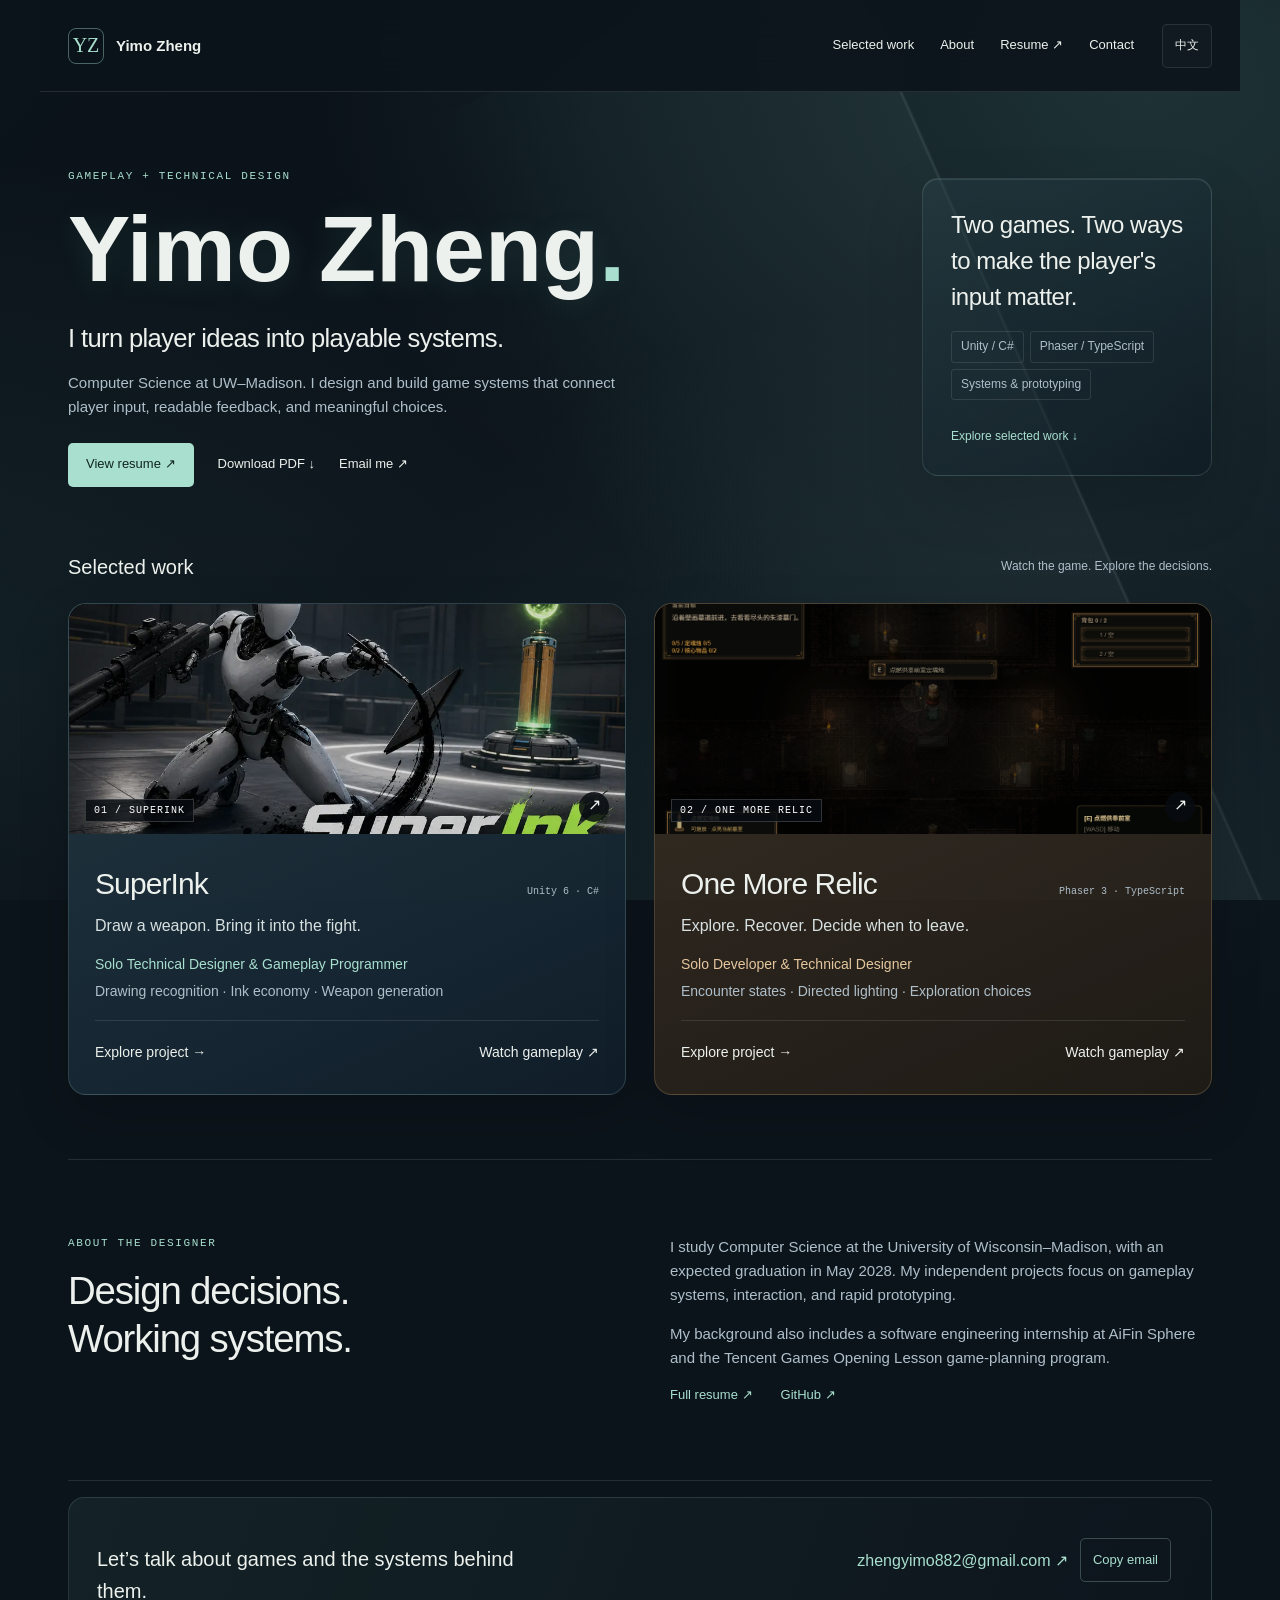
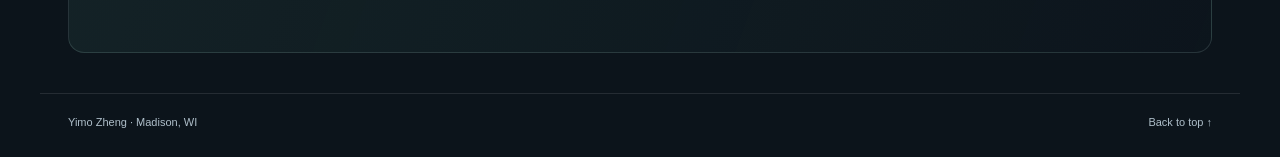
==== commit f15db108: "Polish portfolio motion and streamline project experiences Rewrite Chinese copy, shorten immersive r" ====
--- a/site/index.html
+++ b/site/index.html
@@ -6,13 +6,14 @@
 <meta name="description" content="Yimo Zheng's game design portfolio. Explore SuperInk and One More Relic, view gameplay, and download a resume.">
 <meta name="theme-color" content="#0c141b">
 <link rel="icon" href="./assets/portfolio-icon.svg" type="image/svg+xml">
-<link rel="stylesheet" href="./portfolio-home.css?v=p0-1">
-<script src="./portfolio-home.js?v=p0-1" defer></script>
+<link rel="stylesheet" href="./home-bundle.css?v=9486a8923ae4">
+<script src="./person-name.js?v=compact-zh-1" defer></script>
+<script src="./portfolio-home.js?v=compact-zh-1" defer></script>
 </head>
 <body id="home">
 <a class="skip-link" href="#main" data-en="Skip to content" data-zh="跳到正文">Skip to content</a>
 <header class="home-header">
-<a class="home-brand" href="#home" aria-label="Yimo Zheng, home"><span>YZ</span><strong>Yimo Zheng</strong></a>
+<a class="home-brand" href="#home" aria-label="Yimo Zheng, home"><span>YZ</span><strong><span class="person-name" data-person-name><span class="person-primary">Yimo Zheng</span><small class="person-roman" lang="en" translate="no" hidden>Yimo Zheng</small></span></strong></a>
 <button class="home-menu" type="button" aria-expanded="false" aria-controls="home-nav" data-en="Menu" data-zh="菜单">Menu</button>
 <nav id="home-nav" aria-label="Primary navigation">
 <a href="#projects" data-en="Selected work" data-zh="精选作品">Selected work</a><a href="#about" data-en="About" data-zh="关于我">About</a>
@@ -22,19 +23,20 @@
 <main id="main">
 <section class="home-intro" aria-labelledby="name">
 <div class="intro-copy"><p class="eyebrow" data-en="GAMEPLAY + TECHNICAL DESIGN" data-zh="玩法设计 + 技术策划">GAMEPLAY + TECHNICAL DESIGN</p>
-<h1 id="name">Yimo Zheng<span>.</span></h1>
-<h2 data-en="I turn player ideas into playable systems." data-zh="让玩家的想法，成为可玩的系统。">I turn player ideas into playable systems.</h2>
-<p class="intro-description" data-en="Computer Science at UW–Madison. I design and build game systems that connect player input, readable feedback, and meaningful choices." data-zh="就读于威斯康星大学麦迪逊分校计算机科学专业。我设计并实现游戏系统，让玩家输入、清晰反馈与有意义的选择相互连接。">Computer Science at UW–Madison. I design and build game systems that connect player input, readable feedback, and meaningful choices.</p>
+<h1 id="name"><span class="person-name" data-person-name><span class="person-primary">Yimo Zheng</span><small class="person-roman" lang="en" translate="no" hidden>Yimo Zheng</small></span><span class="name-dot">.</span></h1>
+<h2 data-en="I turn player ideas into playable systems." data-zh="把玩法想法做成真正能玩的游戏。">I turn player ideas into playable systems.</h2>
+<p class="intro-description" data-en="Computer Science at UW–Madison. I design and build game systems that connect player input, readable feedback, and meaningful choices." data-zh="我在威斯康星大学麦迪逊分校学习计算机科学，专注玩法设计与实现。我关心的是：玩家能做什么，游戏如何回应，以及这些选择为什么有趣。">Computer Science at UW–Madison. I design and build game systems that connect player input, readable feedback, and meaningful choices.</p>
 <div class="home-actions"><a class="action-primary" href="./assets/Yimo-Zheng-Resume.pdf?v=20261124-2" target="_blank" rel="noopener" data-en="View resume ↗" data-zh="查看简历 ↗">View resume ↗</a><a href="./assets/Yimo-Zheng-Resume.pdf?v=20261124-2" download="Yimo-Zheng-Resume.pdf" data-en="Download PDF ↓" data-zh="下载 PDF ↓">Download PDF ↓</a><a href="mailto:zhengyimo882@gmail.com" data-en="Email me ↗" data-zh="邮件联系 ↗">Email me ↗</a></div>
 </div>
 <aside class="intro-note" aria-label="Focus"><span class="note-number">01—02</span><p data-en="Two games. Two ways to make the player's input matter." data-zh="两个游戏，让玩家的输入产生不同的意义。">Two games. Two ways to make the player's input matter.</p><div class="skill-tags"><span>Unity / C#</span><span>Phaser / TypeScript</span><span data-en="Systems & prototyping" data-zh="系统设计与原型开发">Systems & prototyping</span></div><a href="#projects" data-en="Explore selected work ↓" data-zh="浏览精选作品 ↓">Explore selected work ↓</a></aside>
 </section>
-<section class="selected-work" id="projects" aria-labelledby="work-title"><div class="section-top"><h2 id="work-title" data-en="Selected work" data-zh="精选作品">Selected work</h2><p data-en="Watch the game. Explore the decisions." data-zh="先看实机，再了解设计。">Watch the game. Explore the decisions.</p></div>
+<section class="selected-work" id="projects" aria-labelledby="work-title"><div class="section-top"><h2 id="work-title" data-en="Selected work" data-zh="精选作品">Selected work</h2><p data-en="Watch the game. Explore the decisions." data-zh="先看看怎么玩，再聊背后的设计。">Watch the game. Explore the decisions.</p></div>
 <div class="work-grid">
 <article class="work-card ink-work"><a class="work-cover" href="./projects.html?project=superink" aria-label="Explore SuperInk"><img src="./assets/superink-gameplay-preview.webp" alt="SuperInk gameplay preview" width="1280" height="720" fetchpriority="high"><span class="cover-label">01 / SUPERINK</span><span class="cover-arrow" aria-hidden="true">↗</span></a><div class="work-copy"><div class="work-title"><h3>SuperInk</h3><span>Unity 6 · C#</span></div><p data-en="Draw a weapon. Bring it into the fight." data-zh="画出武器，带它投入战斗。">Draw a weapon. Bring it into the fight.</p><p class="work-role" data-en="Solo Technical Designer & Gameplay Programmer" data-zh="独立技术策划与玩法程序">Solo Technical Designer & Gameplay Programmer</p><p class="work-focus" data-en="Drawing recognition · Ink economy · Weapon generation" data-zh="绘画识别 · 墨水经济 · 武器生成">Drawing recognition · Ink economy · Weapon generation</p><div class="work-links"><a href="./projects.html?project=superink" data-en="Explore project →" data-zh="查看项目 →">Explore project →</a><a href="./projects.html?project=superink#proof" data-en="Watch gameplay ↗" data-zh="观看实机 ↗">Watch gameplay ↗</a></div></div></article>
-<article class="work-card relic-work"><a class="work-cover" href="./projects.html?project=relic" aria-label="Explore One More Relic"><img src="./assets/relic/gameplay-tomb-before-candle.png" alt="One More Relic tomb exploration gameplay" width="1280" height="720"><span class="cover-label">02 / ONE MORE RELIC</span><span class="cover-arrow" aria-hidden="true">↗</span></a><div class="work-copy"><div class="work-title"><h3>One More Relic</h3><span>Phaser 3 · TypeScript</span></div><p data-en="Explore. Recover. Decide when to leave." data-zh="探索、带回藏品，再决定何时离开。">Explore. Recover. Decide when to leave.</p><p class="work-role" data-en="Solo Developer & Technical Designer" data-zh="独立开发者与技术策划">Solo Developer & Technical Designer</p><p class="work-focus" data-en="Encounter states · Directed lighting · Exploration choices" data-zh="遭遇状态机 · 定向照明 · 探索抉择">Encounter states · Directed lighting · Exploration choices</p><div class="work-links"><a href="./projects.html?project=relic" data-en="Explore project →" data-zh="查看项目 →">Explore project →</a><a href="./projects.html?project=relic#relic-gameplay" data-en="Watch gameplay ↗" data-zh="观看实机 ↗">Watch gameplay ↗</a></div></div></article>
+<article class="work-card relic-work"><a class="work-cover" href="./projects.html?project=relic" aria-label="Explore One More Relic"><img src="./assets/relic/gameplay-tomb-before-candle.webp" alt="One More Relic tomb exploration gameplay" width="1280" height="720"><span class="cover-label">02 / ONE MORE RELIC</span><span class="cover-arrow" aria-hidden="true">↗</span></a><div class="work-copy"><div class="work-title"><h3>One More Relic</h3><span>Phaser 3 · TypeScript</span></div><p data-en="Explore. Recover. Decide when to leave." data-zh="探索、带回藏品，再决定何时离开。">Explore. Recover. Decide when to leave.</p><p class="work-role" data-en="Solo Developer & Technical Designer" data-zh="独立开发者与技术策划">Solo Developer & Technical Designer</p><p class="work-focus" data-en="Encounter states · Directed lighting · Exploration choices" data-zh="遭遇状态机 · 定向照明 · 探索抉择">Encounter states · Directed lighting · Exploration choices</p><div class="work-links"><a href="./projects.html?project=relic" data-en="Explore project →" data-zh="查看项目 →">Explore project →</a><a href="./projects.html?project=relic#relic-gameplay" data-en="Watch gameplay ↗" data-zh="观看实机 ↗">Watch gameplay ↗</a></div></div></article>
 </div></section>
-<section class="home-about" id="about" aria-labelledby="about-title"><div><p class="eyebrow" data-en="ABOUT THE DESIGNER" data-zh="关于设计者">ABOUT THE DESIGNER</p><h2 id="about-title" data-en="Design decisions. Working systems." data-zh="用可运行的系统，验证设计决策。">Design decisions. Working systems.</h2></div><div><p data-en="I study Computer Science at the University of Wisconsin–Madison, with an expected graduation in May 2028. My independent projects focus on gameplay systems, interaction, and rapid prototyping." data-zh="我在威斯康星大学麦迪逊分校学习计算机科学，预计于 2028 年 5 月毕业。我的独立项目聚焦玩法系统、交互与快速原型开发。">I study Computer Science at the University of Wisconsin–Madison, with an expected graduation in May 2028. My independent projects focus on gameplay systems, interaction, and rapid prototyping.</p><p data-en="My background also includes a software engineering internship at AiFin Sphere and the Tencent Games Opening Lesson game-planning program." data-zh="我也曾在 AiFin Sphere 完成软件工程实习，并参加腾讯游戏「开局一课」策划方向培训。">My background also includes a software engineering internship at AiFin Sphere and the Tencent Games Opening Lesson game-planning program.</p><div class="about-links"><a href="./assets/Yimo-Zheng-Resume.pdf?v=20261124-2" target="_blank" rel="noopener" data-en="Full resume ↗" data-zh="完整简历 ↗">Full resume ↗</a><a href="https://github.com/zhengyimo882-glitch" target="_blank" rel="noopener">GitHub ↗</a></div></div></section>
-<section class="home-contact" id="contact"><p data-en="Let’s talk about games and the systems behind them." data-zh="聊聊游戏，以及它们背后的系统。">Let’s talk about games and the systems behind them.</p><a href="mailto:zhengyimo882@gmail.com">zhengyimo882@gmail.com ↗</a></section>
-</main><footer class="home-footer"><span>Yimo Zheng · Madison, WI</span><a href="#home" data-en="Back to top ↑" data-zh="回到顶部 ↑">Back to top ↑</a></footer>
+<section class="home-about" id="about" aria-labelledby="about-title"><div><p class="eyebrow" data-en="ABOUT THE DESIGNER" data-zh="关于设计者">ABOUT THE DESIGNER</p><h2 id="about-title" data-en="Design decisions. Working systems." data-zh="从玩法设计到实际开发。">Design decisions. Working systems.</h2></div><div><p data-en="I study Computer Science at the University of Wisconsin–Madison, with an expected graduation in May 2028. My independent projects focus on gameplay systems, interaction, and rapid prototyping." data-zh="我在威斯康星大学麦迪逊分校学习计算机科学，预计于 2028 年 5 月毕业。我的独立项目聚焦玩法系统、交互与快速原型开发。">I study Computer Science at the University of Wisconsin–Madison, with an expected graduation in May 2028. My independent projects focus on gameplay systems, interaction, and rapid prototyping.</p><p data-en="My background also includes a software engineering internship at AiFin Sphere and the Tencent Games Opening Lesson game-planning program." data-zh="我也曾在 AiFin Sphere 完成软件工程实习，并参加腾讯游戏「开局一课」策划方向培训。">My background also includes a software engineering internship at AiFin Sphere and the Tencent Games Opening Lesson game-planning program.</p><div class="about-links"><a href="./assets/Yimo-Zheng-Resume.pdf?v=20261124-2" target="_blank" rel="noopener" data-en="Full resume ↗" data-zh="完整简历 ↗">Full resume ↗</a><a href="https://github.com/zhengyimo882-glitch" target="_blank" rel="noopener">GitHub ↗</a></div></div></section>
+<section class="home-contact" id="contact"><p data-en="Let’s talk about games and the systems behind them." data-zh="欢迎聊聊游戏设计与开发。">Let’s talk about games and the systems behind them.</p><a href="mailto:zhengyimo882@gmail.com">zhengyimo882@gmail.com ↗</a></section>
+</main><footer class="home-footer"><span><span class="person-name" data-person-name><span class="person-primary">Yimo Zheng</span><small class="person-roman" lang="en" translate="no" hidden>Yimo Zheng</small></span> · Madison, WI</span><a href="#home" data-en="Back to top ↑" data-zh="回到顶部 ↑">Back to top ↑</a></footer>
+<script src="./reading-polish.js?v=1" defer></script>
 </body></html>
--- a/site/home-bundle.css
+++ b/site/home-bundle.css
@@ -0,0 +1,75 @@
+:root{color-scheme:dark;--bg:#0c141b;--text:#edf1ed;--muted:#afbfca;--teal:#a8dfce;--line:#ffffff1b;font-family:Arial,Helvetica,sans-serif}*{box-sizing:border-box}html{scroll-behavior:smooth;scroll-padding-top:110px}body{margin:0;background:radial-gradient(ellipse at 90% 5%,#24454645,transparent 40%),var(--bg);color:var(--text);line-height:1.6}a{color:inherit;text-decoration:none}button{font:inherit;color:inherit}a:focus-visible,button:focus-visible{outline:2px solid var(--teal);outline-offset:5px}a:hover{color:var(--teal)}.skip-link{position:fixed;left:20px;top:-100px;z-index:50;background:#edf1ed;color:#0c141b;padding:12px}.skip-link:focus{top:12px}.home-header{max-width:1200px;margin:auto;min-height:92px;display:flex;align-items:center;gap:28px;padding:20px 28px;border-bottom:1px solid var(--line)}.home-brand{display:flex;align-items:center;gap:12px;margin-right:auto}.home-brand>span{border:1px solid #a8dfce66;border-radius:8px;width:36px;height:36px;display:grid;place-items:center;color:var(--teal);font:20px Georgia,serif}.home-brand strong{font-size:15px}.home-header nav{display:flex;gap:26px;align-items:center;font-size:13px}.home-header nav a{padding:10px 0}.home-language,.home-menu{border:1px solid var(--line);background:#ffffff05;border-radius:5px;padding:10px 12px;min-height:44px;cursor:pointer;font-size:12px}.home-menu{display:none}main,.home-footer{max-width:1200px;margin:auto;padding:0 28px}.home-intro{display:grid;grid-template-columns:1fr 290px;gap:70px;padding:60px 0 48px;align-items:center}.eyebrow{font:11px/1.6 Consolas,monospace;letter-spacing:.16em;color:var(--teal);margin:0 0 15px}h1{font-size:clamp(52px,6.6vw,86px);font-weight:550;line-height:1.02;letter-spacing:-.065em;margin:0 0 22px}h1 span{color:var(--teal)}.intro-copy h2{font-size:clamp(20px,2vw,26px);font-weight:400;letter-spacing:-.025em;margin:0 0 12px}.intro-description{color:var(--muted);font-size:15px;max-width:590px;margin:0}.home-actions{display:flex;gap:12px 24px;align-items:center;flex-wrap:wrap;margin-top:24px;font-size:13px}.home-actions a{min-height:44px;display:inline-flex;align-items:center}.home-actions .action-primary{padding:10px 18px;background:var(--teal);color:#10251f;border-radius:5px}.intro-note{border-left:1px solid #a8dfce40;padding:12px 0 12px 26px}.note-number{font:13px Consolas,monospace;letter-spacing:.12em;color:var(--muted)}.intro-note p{font-size:21px;line-height:1.4;letter-spacing:-.02em;margin:16px 0}.skill-tags{display:flex;flex-wrap:wrap;gap:6px;margin-bottom:22px}.skill-tags span{font-size:10px;padding:4px 7px;border:1px solid var(--line);border-radius:3px;color:var(--muted)}.intro-note>a{font-size:12px;color:var(--teal)}.section-top{display:flex;justify-content:space-between;align-items:center;gap:15px;margin-bottom:20px}.section-top h2{font-size:20px;margin:0;font-weight:500}.section-top p{margin:0;font-size:12px;color:var(--muted)}.work-grid{display:grid;grid-template-columns:1fr 1fr;gap:24px}.work-card{border:1px solid var(--line);border-radius:10px;overflow:hidden;background:#111d27}.relic-work{background:#211c18;--teal:#e4c79e}.work-cover{display:block;position:relative;overflow:hidden;height:180px;background:#040809}.work-cover img{width:100%;height:100%;object-fit:cover;object-position:50% 45%;transition:transform .5s,filter .5s;filter:brightness(.85)}.work-cover:hover img{transform:scale(1.035);filter:brightness(1)}.cover-label{position:absolute;bottom:12px;left:16px;font:10px Consolas,monospace;letter-spacing:.1em;padding:5px 8px;background:#080c11d9;border:1px solid #ffffff2b;color:#fff}.cover-arrow{position:absolute;right:16px;bottom:12px;background:#080c11d9;border-radius:50%;width:30px;height:30px;text-align:center}.work-copy{padding:20px 22px}.work-title{display:flex;align-items:baseline;justify-content:space-between;gap:10px}.work-title h3{font-size:25px;letter-spacing:-.03em;margin:0;font-weight:500}.work-title>span{font:10px Consolas,monospace;color:var(--muted)}.work-copy>p{font-size:14px;margin:5px 0 14px;color:#d8e1e1}.work-copy .work-role{font-size:12px;color:var(--teal);margin:0 0 5px}.work-copy .work-focus{font-size:12px;color:var(--muted);margin:0}.work-links{display:flex;justify-content:space-between;gap:12px;padding-top:17px;margin-top:17px;border-top:1px solid var(--line);font-size:12px}.work-links a{min-height:30px;display:inline-flex;align-items:center}.home-about{display:grid;grid-template-columns:1fr 1fr;gap:60px;padding:75px 0;border-bottom:1px solid var(--line)}.home-about h2{font-size:32px;line-height:1.25;font-weight:400;letter-spacing:-.03em;max-width:340px;margin:0}.home-about p:not(.eyebrow){font-size:15px;color:var(--muted);margin:0 0 15px}.about-links{display:flex;gap:28px;font-size:13px;color:var(--teal)}.home-contact{padding:45px 0;display:flex;justify-content:space-between;align-items:center;gap:24px}.home-contact p{font-size:20px;max-width:450px;margin:0}.home-contact a{font-size:16px;color:var(--teal);overflow-wrap:anywhere}.home-footer{padding-top:20px;padding-bottom:25px;display:flex;justify-content:space-between;border-top:1px solid var(--line);font-size:11px;color:var(--muted)}
+@media(max-width:850px){.home-header{gap:14px}.home-header nav{gap:16px}.home-intro{grid-template-columns:1fr;gap:25px;padding-top:42px}.intro-note{display:none}.home-about{gap:30px}.work-title{display:block}.work-title>span{display:block;margin-top:4px}}
+@media(max-width:600px){html{scroll-padding-top:20px}.home-header{padding:14px 20px;min-height:76px;flex-wrap:wrap;gap:12px}.home-menu{display:block}.home-header nav{order:4;width:100%;display:flex;flex-wrap:wrap;gap:4px 24px;border-top:1px solid var(--line);padding-top:8px}.js .home-header nav:not(.is-open){display:none}.home-header nav a{min-height:44px}.home-language{min-width:44px}main,.home-footer{padding-left:20px;padding-right:20px}.home-intro{padding-top:35px;padding-bottom:36px}h1{font-size:55px}.intro-copy h2{font-size:23px;max-width:310px}.intro-description{font-size:14px}.home-actions{gap:8px 18px;font-size:12px}.section-top{align-items:start}.section-top p{max-width:150px;text-align:right;font-size:11px}.work-grid{grid-template-columns:1fr;gap:20px}.work-cover{height:170px}.work-copy{padding:18px}.work-title{display:flex;flex-wrap:wrap}.work-title h3{font-size:24px}.home-about{grid-template-columns:1fr;gap:24px;padding:48px 0}.home-contact{display:block;padding:32px 0}.home-contact p{font-size:20px;margin-bottom:18px}.home-footer{font-size:10px}}
+@media(prefers-reduced-motion:reduce){html{scroll-behavior:auto}.work-cover img{transition:none}}
+
+/* Keep the romanized name secondary, including within project identity styles. */
+.person-name{display:inline-flex;align-items:baseline;flex-wrap:wrap;gap:.4em;letter-spacing:normal}
+.person-name .person-primary{color:inherit}
+.person-name .person-roman,body .site-header .person-name .person-roman{display:inline;font:400 .62em/1.3 Arial,Helvetica,sans-serif;letter-spacing:.015em;text-transform:none;color:inherit;opacity:.7;max-width:none;white-space:nowrap}
+.person-name .person-roman[hidden],body .site-header .person-name .person-roman[hidden]{display:none}
+.home-intro .person-name{gap:.2em .3em}
+.home-intro .person-name .person-roman{font-size:clamp(16px,2vw,25px)}
+html[lang="zh-CN"] .home-intro h1{letter-spacing:0}
+html[lang="zh-CN"] .name-dot{display:none}
+@media(max-width:600px){.home-brand .person-name{gap:.2em}.home-brand strong{font-size:14px}.home-brand .person-roman{font-size:10px}}
+
+#name .person-name{color:var(--text)}
+
+/* Lighting and material, rather than decorative symbols, define the reading space. */
+body.reading-polish{--reading-tint:119,211,193;--reading-edge:#9ddfcb;isolation:isolate;}
+body.reading-polish.viewing-relic,body.reading-polish[data-preview="relic"]{--reading-tint:203,162,100;--reading-edge:#e5c58c;}
+.reading-atmosphere{position:fixed;inset:0;z-index:-1;overflow:hidden;pointer-events:none;background:linear-gradient(130deg,#0b141a 0%,#0b1119 55%,#111a22 100%);}
+.viewing-relic .reading-atmosphere{background:linear-gradient(130deg,#1b1814,#10100e 60%,#211b15);}
+.atmosphere-light{position:absolute;inset:-15%;background:radial-gradient(ellipse at 80% 18%,rgba(var(--reading-tint),.17),transparent 44%),radial-gradient(ellipse at 4% 70%,rgba(var(--reading-tint),.08),transparent 46%);animation:reading-drift 24s ease-in-out infinite alternate;}
+.atmosphere-surface{position:absolute;right:-18vw;top:-12vh;width:70vw;height:125vh;transform:rotate(-24deg);background:linear-gradient(90deg,transparent,rgba(var(--reading-tint),.035) 18%,#cfefed0a 49.8%,#c2dfd524 50%,#04101200 50.3%);}
+.atmosphere-horizon{position:absolute;inset:0;background:radial-gradient(ellipse at 70% 105%,rgba(var(--reading-tint),.14),transparent 48%),linear-gradient(180deg,transparent 55%,#060b1133);}
+@keyframes reading-drift{from{transform:translate3d(-2%,0,0) scale(1)}to{transform:translate3d(2%,3%,0) scale(1.04)}}
+.reading-paused .atmosphere-light{animation-play-state:paused;}
+.reading-progress{position:fixed;inset:0 0 auto;height:2px;z-index:150;transform-origin:left;background:var(--reading-edge);box-shadow:0 0 12px rgba(var(--reading-tint),.4);pointer-events:none;}
+.reading-polish .home-header{position:sticky;top:0;z-index:100;background:#0c141be8;backdrop-filter:blur(18px);transition:box-shadow .3s,border-color .3s;}
+.reading-scrolled .home-header{box-shadow:0 16px 45px #0003;border-color:#bce5dc30;}
+.reading-polish .home-intro{padding-top:76px;padding-bottom:64px;gap:60px;}
+.reading-polish #name{font-size:clamp(56px,7.3vw,94px);font-weight:600;text-shadow:0 4px 28px rgba(var(--reading-tint),.12);}
+.reading-polish .eyebrow,.reading-polish .case-eyebrow{letter-spacing:.15em;}
+.reading-polish .intro-note{padding:28px;border:1px solid #b5ddd527;border-radius:16px;background:linear-gradient(145deg,#29434a69,#0d182288);box-shadow:inset 0 1px #e0fff51a,0 24px 60px #0002;}
+.reading-polish .intro-note .note-number{display:none;}
+.reading-polish .intro-note p{font-size:24px;line-height:1.5;margin-top:0;}
+.reading-polish .skill-tags span{font-size:12px;padding:5px 9px;}
+.reading-polish .work-grid{gap:28px;perspective:1300px;}
+.reading-polish .work-card{border-radius:18px;border-color:#a9d3ca2e;background:linear-gradient(155deg,#243b45e8,#111e2bef);box-shadow:0 20px 50px #0003,inset 0 1px #e7fff510;}
+.reading-polish .relic-work{background:linear-gradient(155deg,#3b3024e8,#201b16ef);border-color:#dcb87e38;}
+.reading-polish .work-cover{height:clamp(180px,18vw,245px);}
+.reading-polish .work-copy{padding:26px;}
+.reading-polish .work-copy>p{font-size:16px;}
+.reading-polish .work-copy .work-role,.reading-polish .work-copy .work-focus,.reading-polish .work-links{font-size:14px;}
+.reading-polish .work-title h3{font-size:30px;}
+.reading-polish .cover-arrow{transition:transform .3s,background .3s;}
+.reading-polish .work-card:hover .cover-arrow,.reading-polish .work-card:focus-within .cover-arrow{transform:rotate(-35deg);background:#21483deb;}
+.reading-surface{position:relative;--light-x:50%;--light-y:35%;transition:transform .35s,border-color .3s,box-shadow .3s;}
+.reading-surface::after{content:'';position:absolute;inset:0;border-radius:inherit;pointer-events:none;background:radial-gradient(420px circle at var(--light-x) var(--light-y),rgba(var(--reading-tint),.10),transparent 65%);opacity:0;transition:opacity .35s;z-index:2;}
+.reading-surface:hover::after,.reading-surface:focus-within::after{opacity:1;}
+@media(hover:hover) and (pointer:fine){.reading-polish .work-card:hover,.reading-polish .intro-note:hover{transform:perspective(1200px) rotateX(var(--tilt-x,0deg)) rotateY(var(--tilt-y,0deg)) translateY(-4px);}.reading-polish .case-decisions article:hover{transform:translateY(-3px);border-color:var(--case-accent);}}
+.reading-polish .home-about{position:relative;border-top:1px solid #b4dccb21;margin-top:64px;}
+.reading-polish .home-about h2{font-size:clamp(30px,3vw,40px);max-width:14ch;}
+.reading-polish .home-contact{padding:40px 28px;margin:16px 0 40px;border:1px solid #b5ddd527;border-radius:16px;background:linear-gradient(110deg,#23403e55,#101a2433);}
+.contact-tools{display:flex;flex-wrap:wrap;align-items:center;gap:12px;max-width:100%;}.copy-email{font:inherit;font-size:13px;color:var(--teal);background:transparent;border:1px solid #b5ddd544;border-radius:5px;padding:10px 12px;min-height:44px;cursor:pointer;}.copy-status{font-size:12px;flex-basis:100%;min-height:1.5em;color:#b5d5cb;}
+.reading-polish :is(.home-actions,.work-links,.about-links,.case-actions) a{transition:color .2s,background .2s,box-shadow .2s;}
+.reading-polish :is(.action-primary,.case-primary):hover{box-shadow:0 0 24px rgba(var(--reading-tint),.23);}
+.reading-polish :is(.home-header nav,.work-links,.about-links) a{text-decoration-color:transparent;text-underline-offset:6px;transition:text-decoration-color .2s;}
+.reading-polish :is(.home-header nav,.work-links,.about-links) a:hover{text-decoration:underline;text-decoration-color:currentColor;}
+body.reading-polish .case-lead{padding-top:145px;padding-bottom:40px;}
+body.reading-polish .case-lead h1{font-size:clamp(46px,6.3vw,86px);}
+.reading-polish .case-facts{padding:22px;background:linear-gradient(120deg,rgba(var(--reading-tint),.07),#ffffff02);border:1px solid var(--case-line);border-radius:12px;}
+.reading-polish .case-chapter{position:relative;padding-top:64px;padding-bottom:64px;}
+.reading-polish .case-chapter::before{content:'';position:absolute;left:0;top:0;width:65px;height:2px;background:linear-gradient(90deg,var(--case-accent),transparent);}
+.reading-polish .case-pipeline{border-radius:14px;gap:8px;background:transparent;border:0;overflow:visible;}
+.reading-polish .case-pipeline li{border:1px solid var(--case-line);border-radius:12px;background:linear-gradient(145deg,rgba(var(--reading-tint),.09),var(--case-surface));transition:background .3s,border-color .3s;}
+.reading-polish .case-pipeline li:hover{border-color:var(--case-accent);}
+.reading-polish .case-decisions article{border-radius:14px;background:linear-gradient(140deg,rgba(var(--reading-tint),.06),var(--case-surface));box-shadow:0 18px 45px #0002;}
+.reading-polish .case-ownership{padding:20px 24px;background:linear-gradient(90deg,rgba(var(--reading-tint),.06),transparent);}
+.reading-polish .case-validation article{border-top:1px solid var(--case-line);padding:24px;background:linear-gradient(180deg,rgba(var(--reading-tint),.045),transparent);}
+body.reading-polish .case-experience{border-radius:16px;background:linear-gradient(120deg,rgba(var(--reading-tint),.13),var(--case-surface));}
+@media(max-width:850px){.reading-polish .home-intro{padding-top:45px;padding-bottom:40px;}.reading-polish .work-copy{padding:20px;}.reading-polish .case-facts{padding:16px;}}
+@media(max-width:600px){.reading-polish .home-header{backdrop-filter:none;background:#0c141bf5;}.reading-polish #name{font-size:52px;}.reading-polish .work-title h3{font-size:26px;}.reading-polish .home-contact{padding:24px 18px;}.contact-tools{margin-top:20px;}.reading-polish .home-contact a{font-size:14px;}.reading-polish .home-about{margin-top:36px;}.atmosphere-surface{width:110vw;right:-65vw;}body.reading-polish .case-lead{padding-top:120px;}.reading-polish .case-chapter{padding-block:40px;}}
+@media(prefers-reduced-motion:reduce){.reading-polish *, .reading-polish *::after{animation:none!important;transition:none!important;}.reading-polish .reading-surface{transform:none!important;}}
